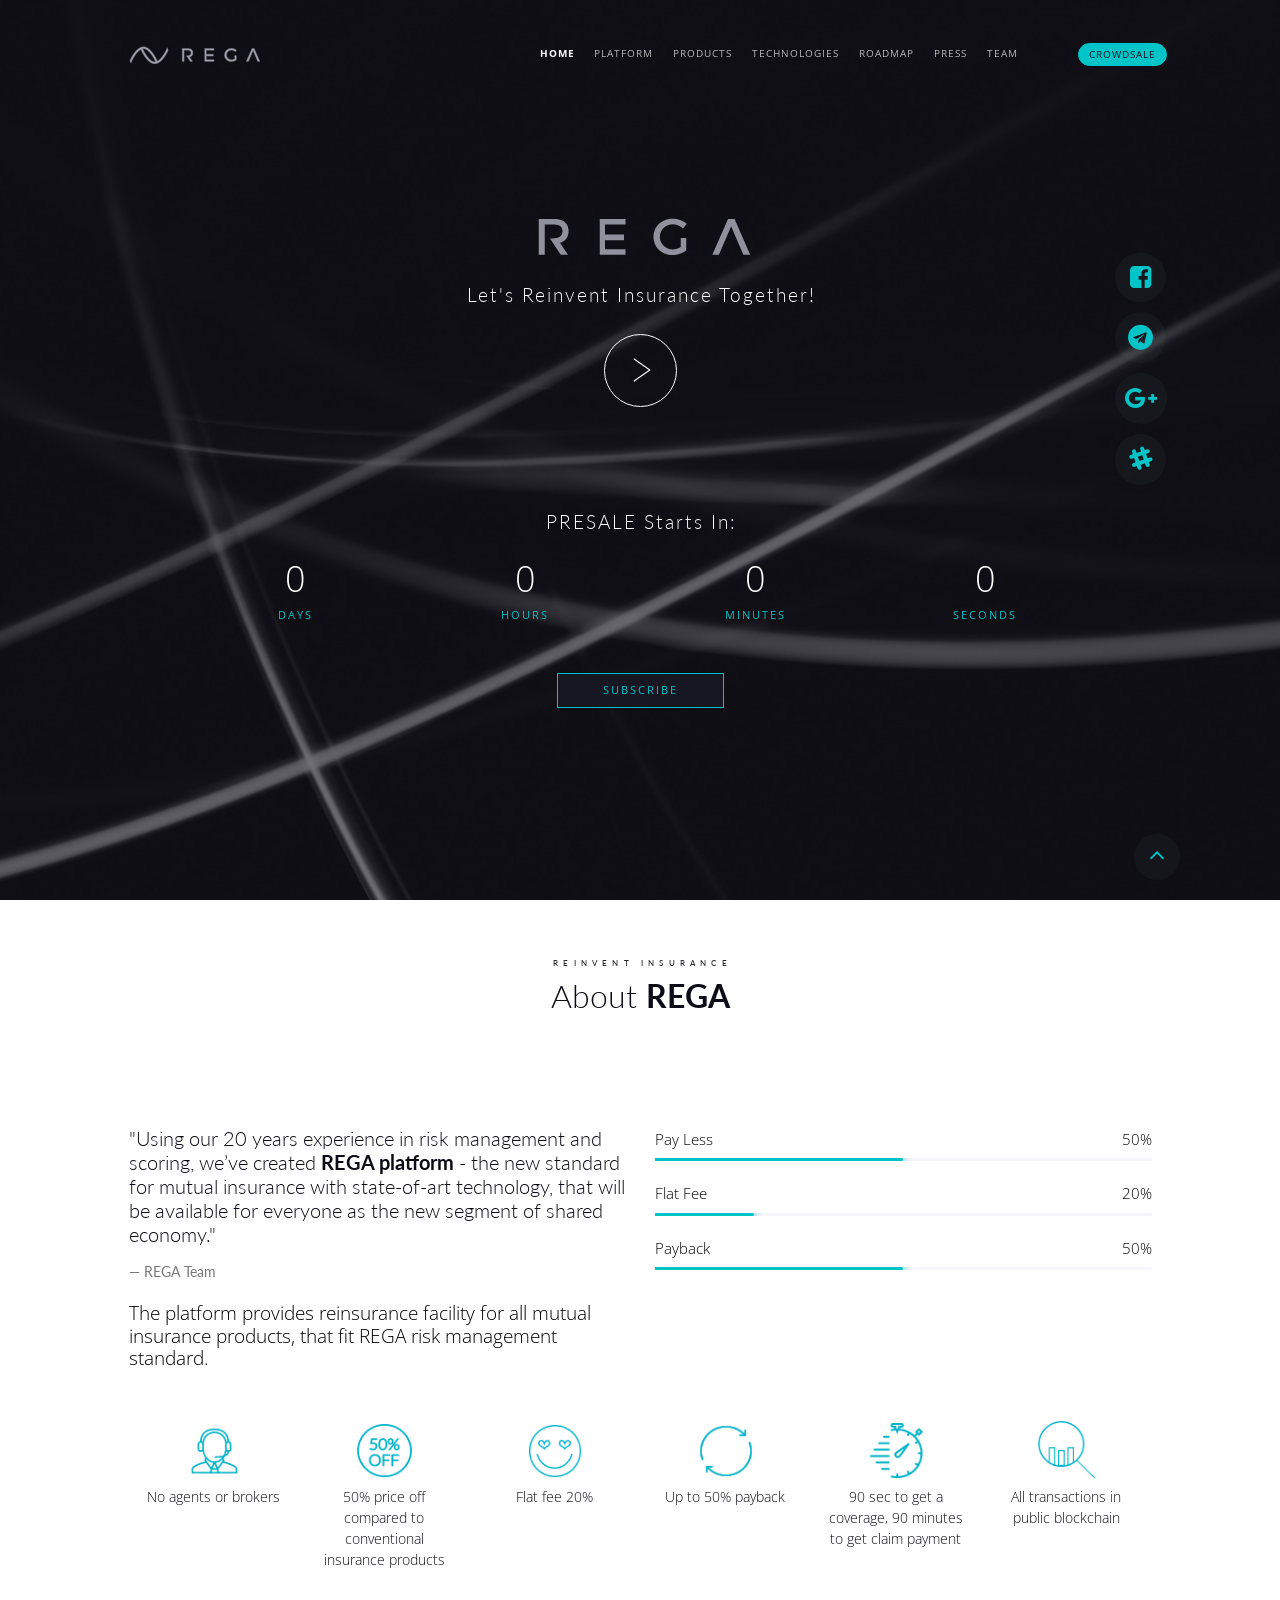
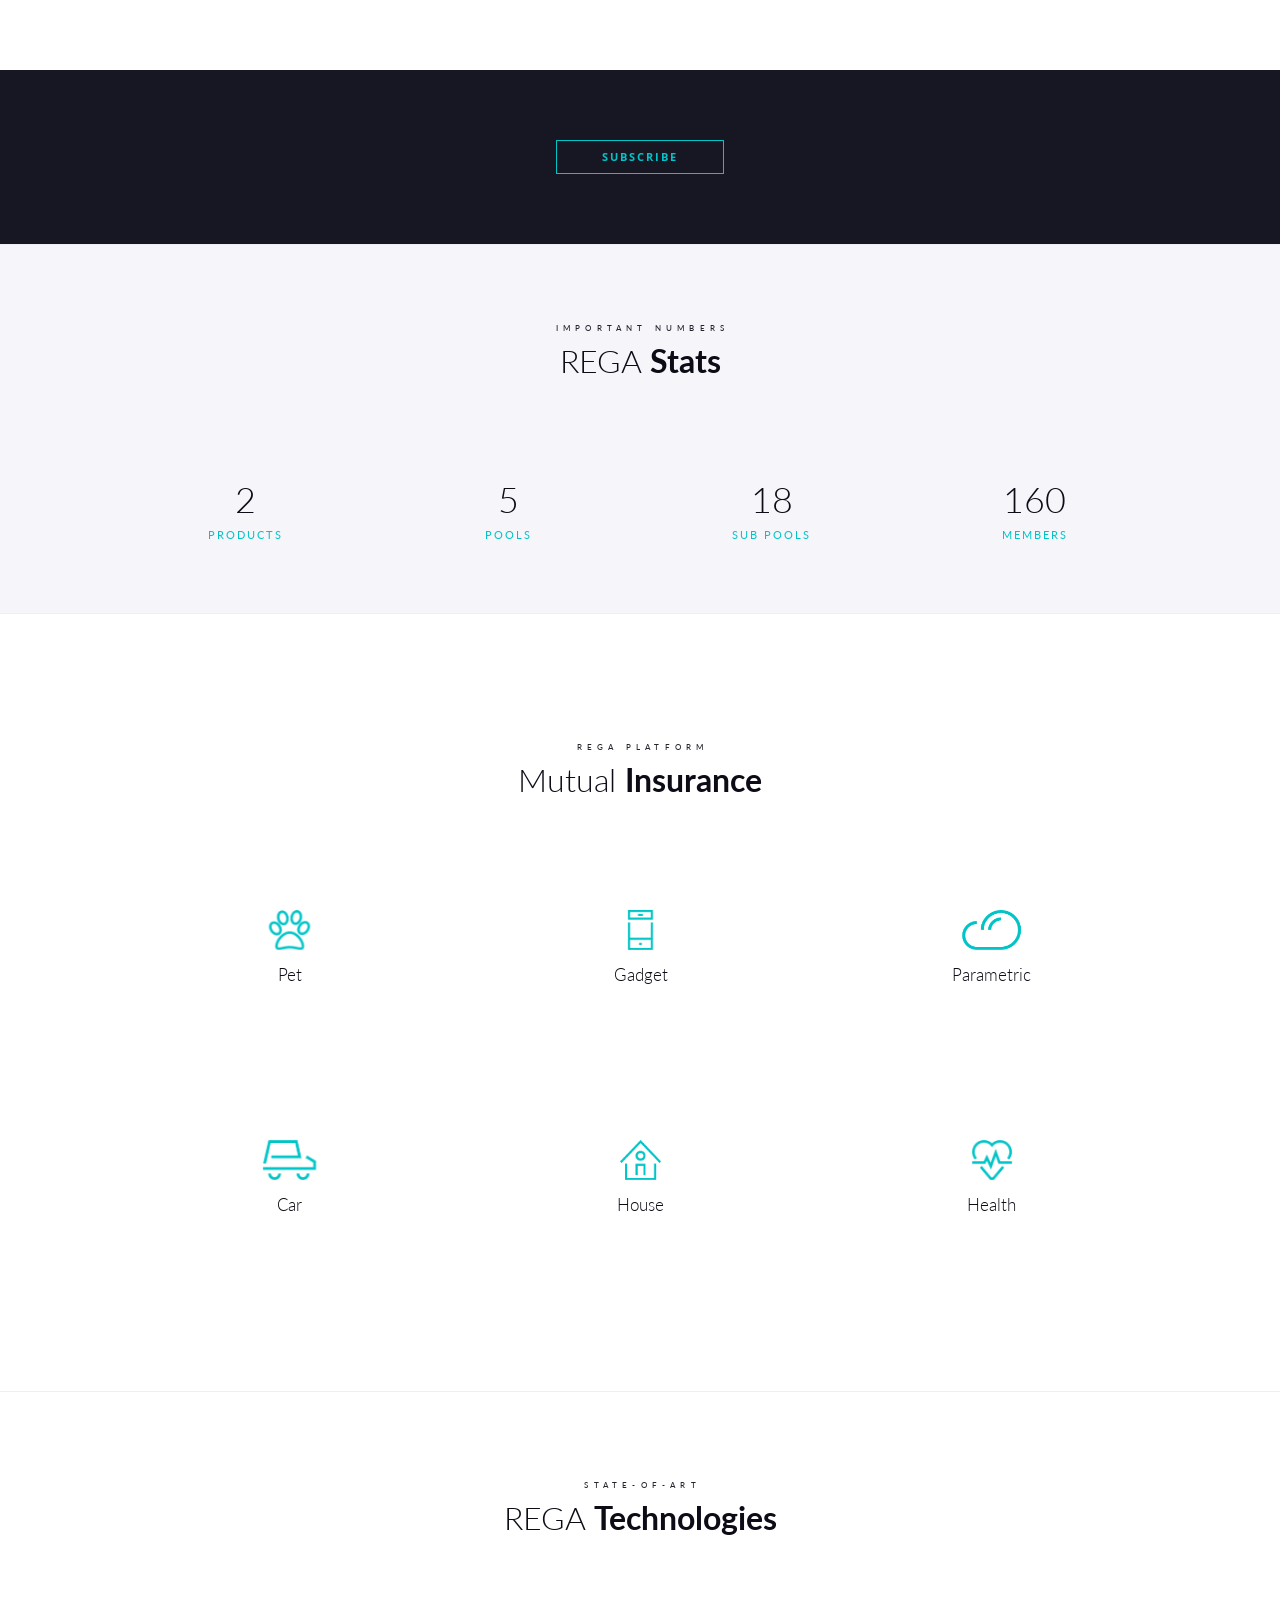
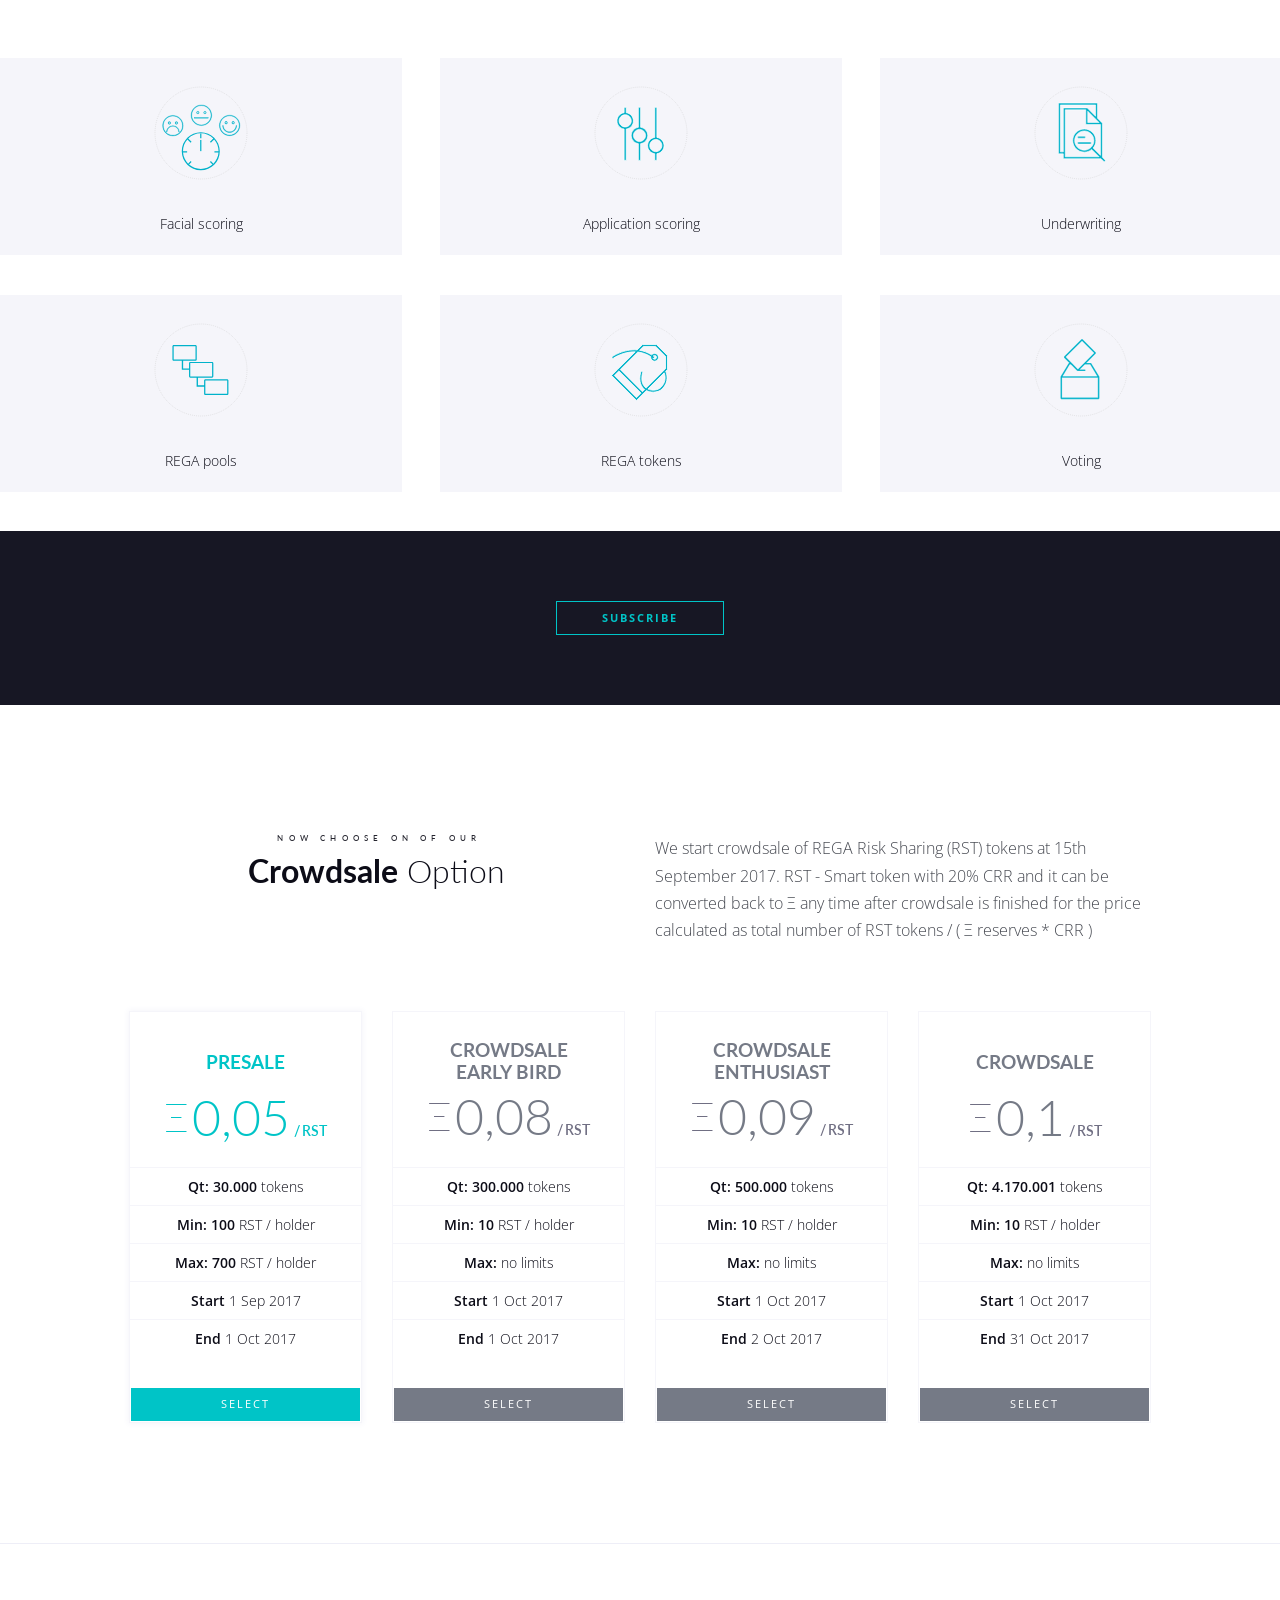
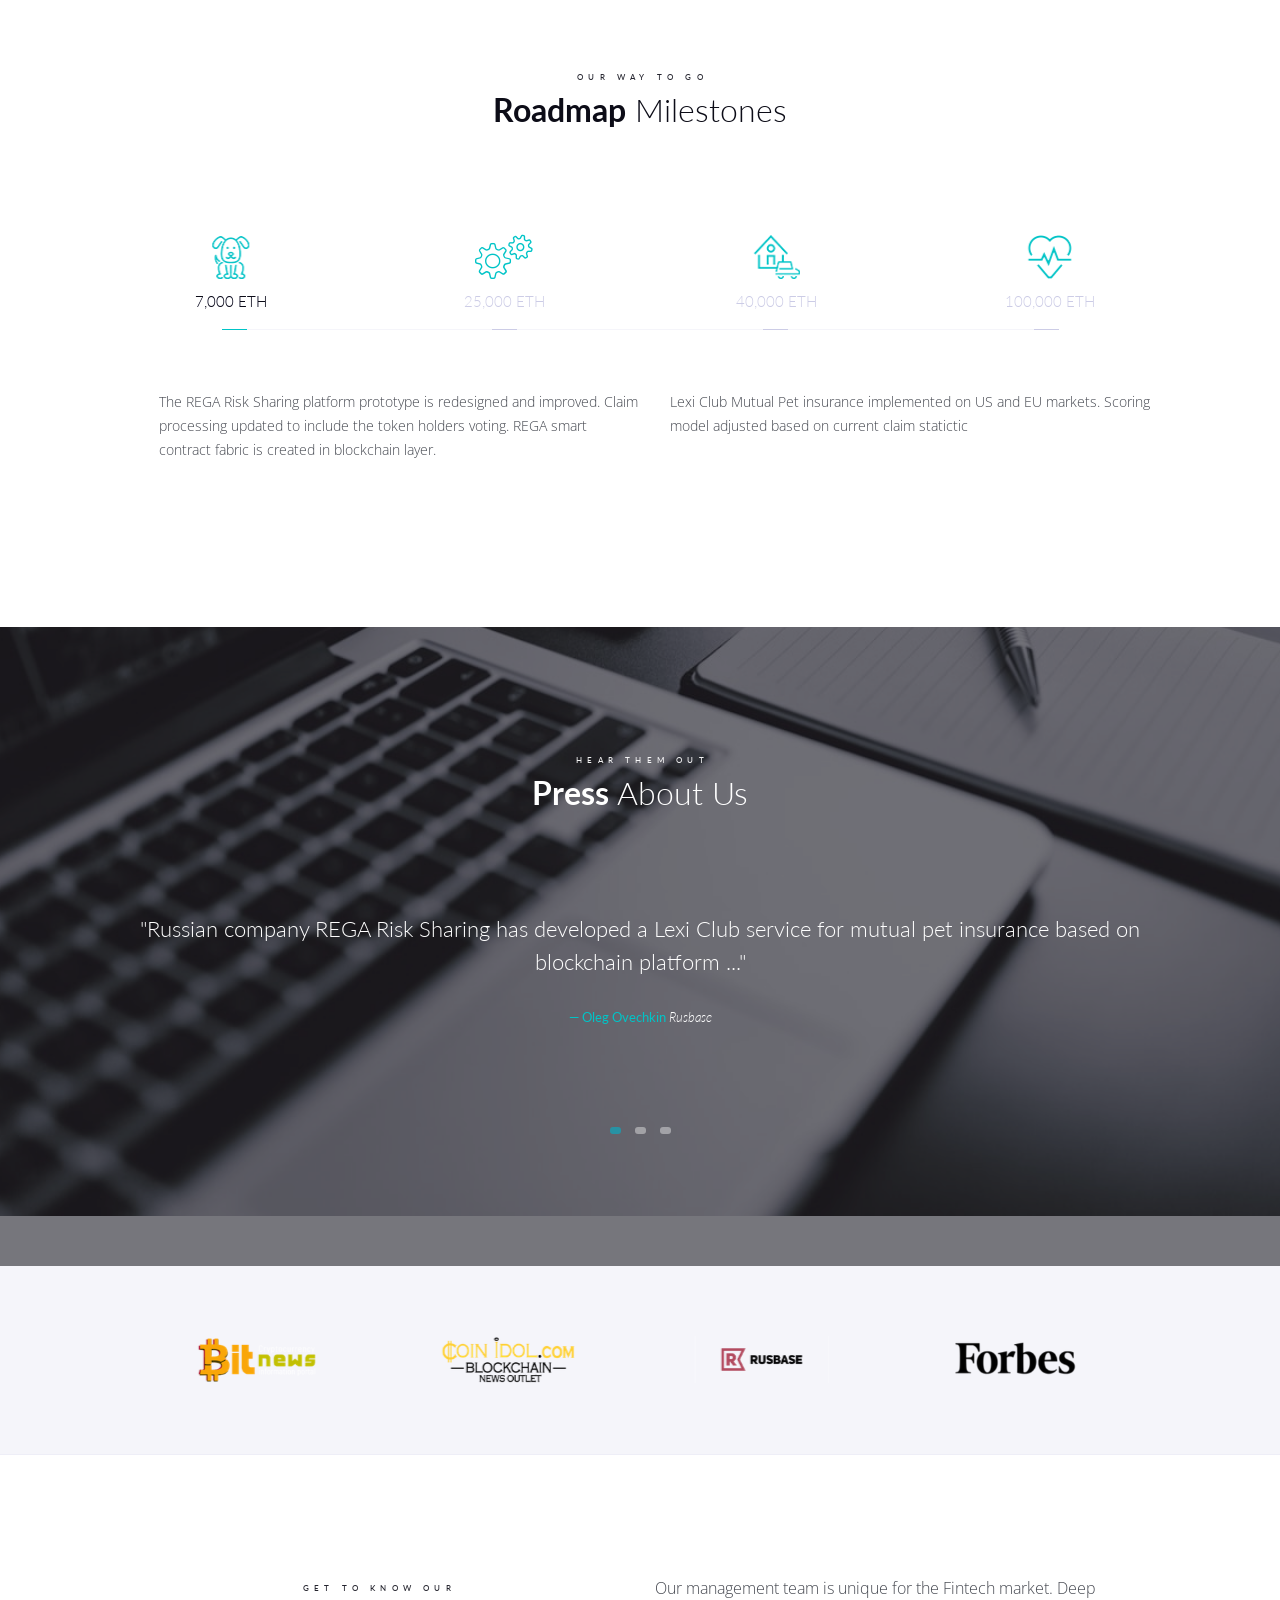
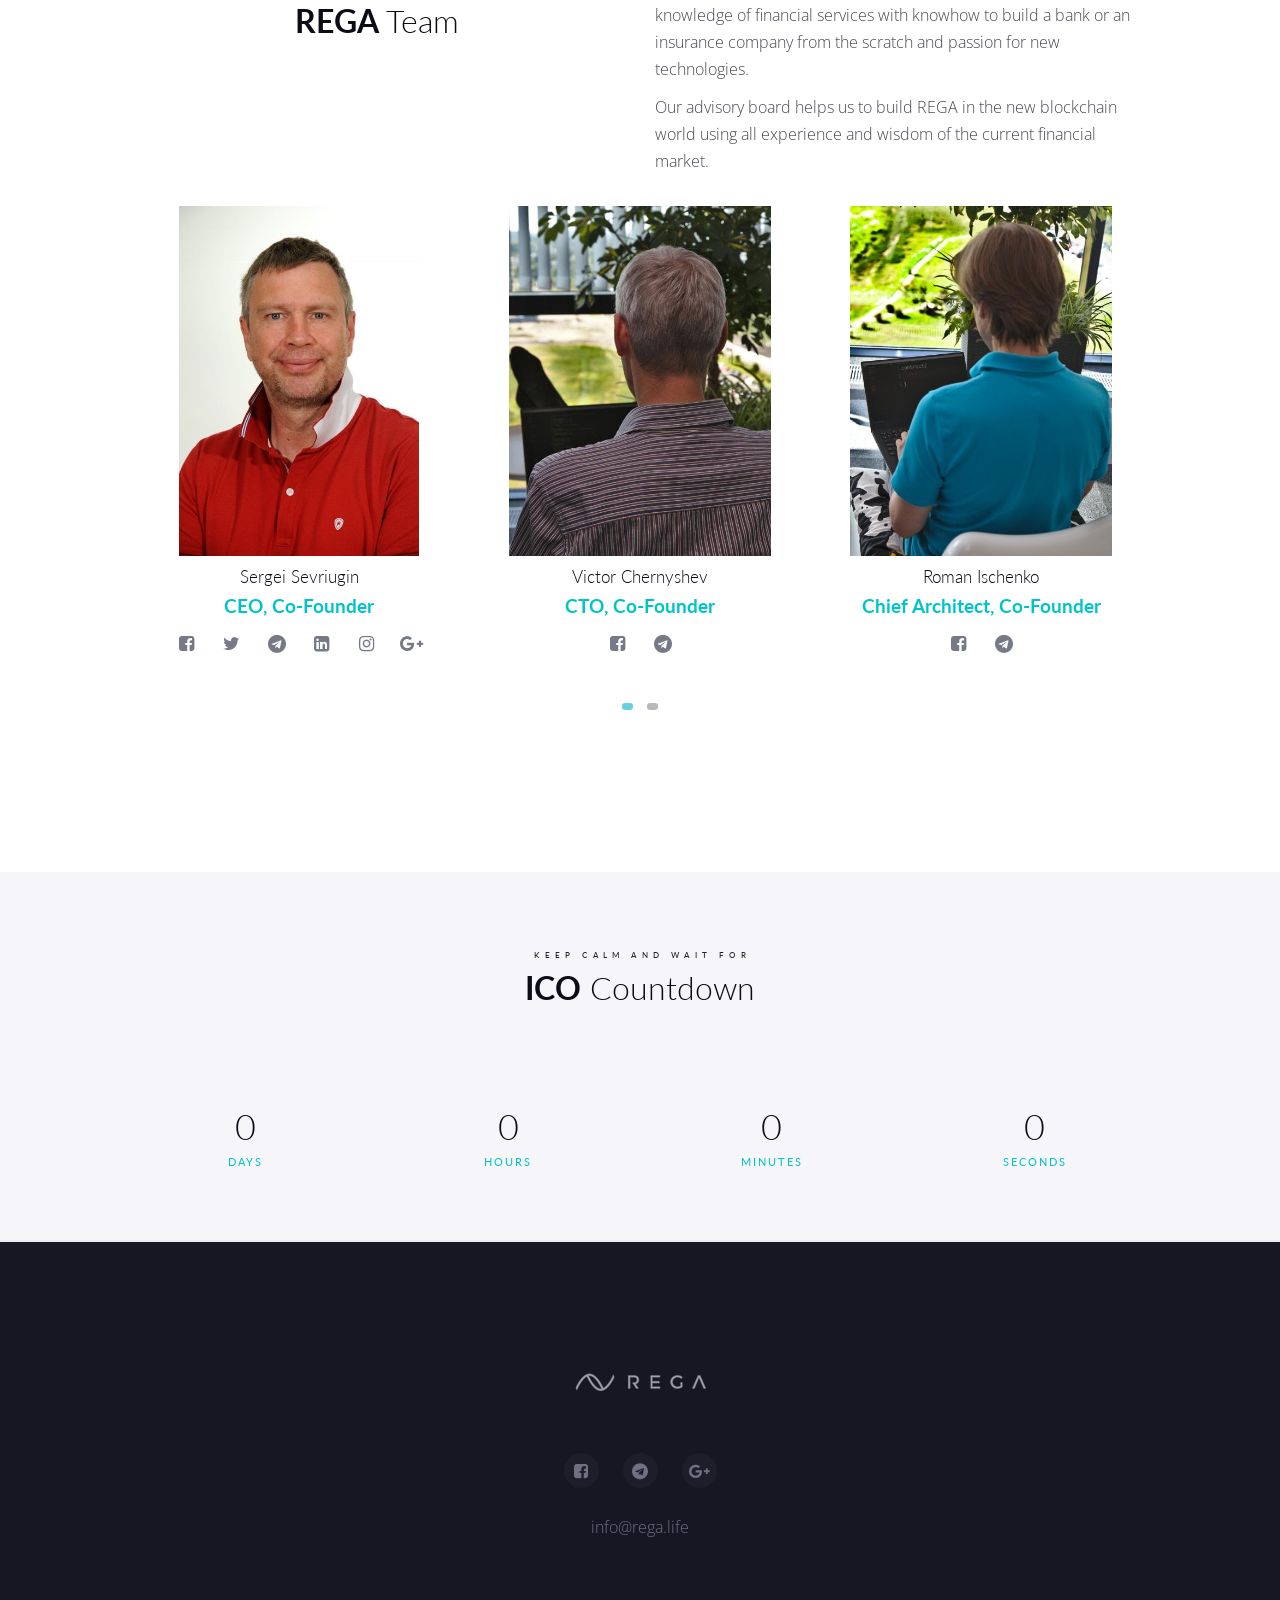
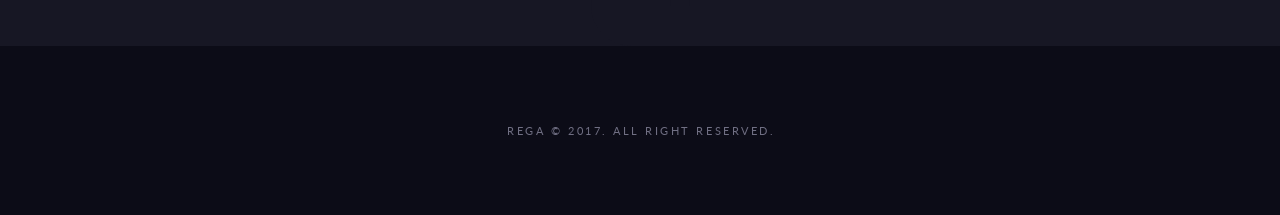
==== index.html @ 1d47ab86 "ver.1.5" ====
<!DOCTYPE html>
<html lang="en">
<head>
    <meta charset="utf-8">
    <meta http-equiv="X-UA-Compatible" content="IE=edge">
    <meta name="viewport" content="width=device-width, initial-scale=1.0, maximum-scale=1.0">
    <title>REGA</title>
    <!-- Bootstrap -->
    <link rel="stylesheet" href="css/bootstrap.min.css">
    <!-- Animation Libraries -->
    <link rel="stylesheet" href="css/animate.min.css">
    <link rel="stylesheet" href="css/magic.min.css">
    <!-- Google Fonts -->
    <link href='http://fonts.googleapis.com/css?family=Lato:100,300,400,700,900%7COpen+Sans:300,400,600,700' rel='stylesheet' type='text/css'>
    <!-- Fonts Icons -->
    <link rel="stylesheet" href="css/custom-icons.css">
    <link rel="stylesheet" href="css/et-line-icons.css">
    <link rel="stylesheet" href="http://maxcdn.bootstrapcdn.com/font-awesome/4.3.0/css/font-awesome.min.css">
    <!-- Owl Carousel -->
    <link rel="stylesheet" href="css/owl.carousel.min.css">
    <!-- Nivo Lightbox -->
    <link rel="stylesheet" href="css/nivo-lightbox/nivo-lightbox.css">
    <link rel="stylesheet" href="css/nivo-lightbox/lightbox-theme.css">
	<link rel="stylesheet" href="css/font-awesome.css">
    <!-- Animated Headlines -->
    <link rel="stylesheet" href="css/animated-hedlines.css">
    <!-- Youtube Background Player -->
    <link rel="stylesheet" href="css/YTPlayer.css">
    <!-- Main Styles -->
    <link href="css/styles.css" rel="stylesheet">
    <!-- Theme -->
    <link href="css/theme/scuba-blue.css" rel="stylesheet" data-color="" id="theme">
    <!-- Animsition -->
    <link href="css/animsition.min.css" rel="stylesheet">
    <!-- Favicon (retina) -->
    <link rel="apple-touch-icon-precomposed" sizes="57x57" href="apple-touch-icon-57x57.png" />
    <link rel="apple-touch-icon-precomposed" sizes="114x114" href="apple-touch-icon-114x114.png" />
    <link rel="apple-touch-icon-precomposed" sizes="72x72" href="apple-touch-icon-72x72.png" />
    <link rel="apple-touch-icon-precomposed" sizes="144x144" href="apple-touch-icon-144x144.png" />
    <link rel="apple-touch-icon-precomposed" sizes="120x120" href="apple-touch-icon-120x120.png" />
    <link rel="apple-touch-icon-precomposed" sizes="152x152" href="apple-touch-icon-152x152.png" />
    <link rel="icon" type="image/png" href="favicon-32x32.png" sizes="32x32" />
    <link rel="icon" type="image/png" href="favicon-16x16.png" sizes="16x16" />
    <meta name="application-name" content="&nbsp;" />
    <meta name="msapplication-TileColor" content="#FFFFFF" />
    <meta name="msapplication-TileImage" content="mstile-144x144.png" />
</head>

<body>
    <!-- Page Wrapper -->
    <div id="page" class="animsition equal" data-loader-type="loader2" data-page-loader-text="REGA" data-animsition-in="fade-in" data-animsition-out="fade-out-up-sm" style="transform-origin: 50% 50vh;">
        <div id="top"></div>
        <!-- Home Section -->
        <section id="home-section" class="home-section full-screen home-bg">
            <div class="parallax-hero full-screen overlay" data-top="transform: translate3d(0px, 0px, 0px)" data-top-bottom="transform: translate3d(0px, -200px, 0px)" data-anchor-target="#home-section">
                <div class="hs-content">
                    <div class="container container-main">
                        <div class="init-animation-2 delay0-2s hidden-xs">
                           <img src="img/rega.png" alt="logo" />
                        </div>
                        <div class="init-animation-2 delay0-4s padding-bottom-20">
                            <h1 style="line-height: 1.2; font-weight: 300; font-size: 19px;" class="font-second hs-text-8 transparent hmargin">Let's reinvent insurance together!</h1>
                        </div>
                        <div class="init-animation-5 delay0-5s">
                            <a id="btn-play" href="img/popup.jpg" class="btn-play lightbox" data-lightbox-gallery="gallery11" data-lightbox-hidpi="img/popup.jpg"></a>
                            <!--        <a class="play-vid-button big-icon lightbox" href="https://www.youtube.com/watch?v=3FaVQcEjHUc"><i class="ci-icon-uniE854"></i></a> -->
                        </div>
						<div class="home-social hidden-xs hidden-sm">
							<ul>
								<li>
									<a href="https://www.facebook.com/rega.site" class="fa fa-facebook-square wow fadeIn animated" data-wow-offset="150" data-wow-delay="0s" style="visibility: visible; animation-delay: 0s; animation-name: fadeIn;"></a>
								</li>
								<li>
									<a href="#" class="fa fa-telegram wow fadeIn animated" data-wow-offset="150" data-wow-delay=".15s" style="visibility: visible; animation-delay: 0.15s; animation-name: fadeIn;"></a>
								</li>
								<li>
									<a href="https://plus.google.com/+REGARiskSharing" class="fa fa-google-plus wow fadeIn animated" data-wow-offset="150" data-wow-delay=".3s" style="visibility: visible; animation-delay: 0.3s; animation-name: fadeIn;"></a>
								</li>
								<li>
									<a href="#" class="fa fa-slack wow fadeIn animated" data-wow-offset="150" data-wow-delay=".5s" style="visibility: visible; animation-delay: 0.5s; animation-name: fadeIn;"></a>
								</li>
							</ul>
						</div>
                    </div>
					<div class="init-animation-2 delay0-4s padding-bottom-20 fadeInUp text-center" style="opacity: 1;">
                            <h1 style="line-height: 1.2; font-weight: 300; font-size: 19px;" class="font-second hs-text-8 transparent hmargin">PRESALE starts in:</h1>
                        </div>
						<div class="hs-content-inner">
							<!-- Fact Item -->
							<div class="col-sm-3 fact-item col-xs-6 margin-bottom-xs-40">
								<div class="fact-number">
									<p id="ico-days-top">99</p>
								</div>
								<div class="fact-text">
									<p>days</p>
								</div>
							</div>
							<!--/ End Fact Item -->
							<div class="fact-item col-sm-3 col-xs-6 margin-bottom-xs-40">
								<div class="fact-number">
									<p id="ico-hours-top">23</p>
								</div>
								<div class="fact-text">
									<p>hours</p>
								</div>
							</div>
							<!--/ End Fact Item -->
							<div class="fact-item col-sm-3 col-xs-6 margin-bottom-xs-40">
								<div class="fact-number">
									<p id="ico-minutes-top">59</p>
								</div>
								<div class="fact-text">
									<p>minutes</p>
								</div>
							</div>
							<!--/ End Fact Item -->
							<div class="fact-item col-sm-3 col-xs-6">
								<div class="fact-number">
									<p id="ico-seconds-top">59</p>
								</div>
								<div class="fact-text">
									<p>seconds</p>
								</div>
							</div>
							<!--/ End Fact Item -->
						</div>
						<div class="subscribe">
								<a class="btn btn-animated btn-split btn-colored ripple-alone" data-text="Subscribe" data-toggle="modal" data-target="#Subscribe"><span>&nbsp;&nbsp;&nbsp;&nbsp;&nbsp;Subscribe&nbsp;&nbsp;&nbsp;&nbsp;&nbsp;</span></a>
						</div>
                </div>
            </div>
        </section>
        <!--/ End Home Section -->
        <!-- Navbar -->
        <div class="position-relative">
            <!-- sticky: 1) remove"transp-nav" class, add class="sticky-navbar" to #nav-wrapper | 2) remove navbar-fixed-top class from #nav [and navbar-transparent class too] -->
            <div id="nav-wrapper" class="transp-nav">
                <nav id="nav" class="navbar navbar-fixed-top navbar-transparent navbar-dark ripple-group-parent init-animation-1" role="navigation">
                    <div class="container in-page-scroll">
                        <!-- Brand and toggle get grouped for better mobile display -->
                        <div class="navbar-header">
                            <button type="button" id="animated-navicon" class="navbar-toggle" data-toggle="collapse" data-target="#mobile-navbar-collapse">
                                <span class="sr-only">Toggle navigation</span>
                                <span class="icon-bar"></span>
                                <span class="icon-bar"></span>
                                <span class="icon-bar"></span>
                            </button>
                            <a class="navbar-brand ripple-group" href="#top">
                                <div class="navbar-logo pull-left">
                                    <img src="img/rega_logo_rgb-01.png" alt="logo" />
                                </div>
                            </a>
                        </div>
                        <!-- Collect the nav links, forms, and other content for toggling -->
                        <div class="collapse navbar-collapse" id="mobile-navbar-collapse">
                            <ul class="nav navbar-nav navbar-right cl-effect-5">
                                <li>
                                    <a class="ripple-group" href="#top">
                                        <span data-hover="home">home</span>
                                    </a>
                                </li>
                                <li>
                                    <a class="ripple-group" href="#platform-section">
                                        <span data-hover="platform">platform</span>
                                    </a>
                                </li>
                                <li>
                                    <a class="ripple-group" href="#products-section">
                                        <span data-hover="products">products</span>
                                    </a>
                                </li>
                                <li>
                                    <a class="ripple-group" href="#technologies-section">
                                        <span data-hover="technologies">technologies</span>
                                    </a>
                                </li>
                                <li>
                                    <a class="ripple-group" href="#process-section">
                                        <span data-hover="roadmap">roadmap</span>
                                    </a>
                                </li>
                                <li>
                                    <a class="ripple-group" href="#client-testimonials">
                                        <span data-hover="press">press</span>
                                    </a>
                                </li>
                                <li>
                                    <a class="ripple-group" href="#team-section">
                                        <span data-hover="team">team</span>
                                    </a>
                                </li>
                                <li>
                                    <a class="ripple-group" href="#pricing-section">
                                        <span data-hover="crowdsale">crowdsale</span>
                                    </a>
                                </li>
                            </ul>
                        </div>
                        <!-- /.navbar-collapse -->
                    </div>
                    <!-- /.container -->
                </nav>
            </div>
        </div>
        <!--/ End Navbar -->
        <div id="page-2">
            <!-- About Section -->
            <section id="platform-section" class="about-section section">
                <div class="container">
                    <div class="section-title">
                        <div class=" section-title-more">
                            reinvent insurance
                        </div>
                        <div>
                            <h2 class="section-title-heading">about <span>REGA</span></h2>
                        </div>
                    </div>
                    <div class="row">
                        <div class="col-sm-6 wow fadeInUp margin-bottom-xs-40">
                            <blockquote class=" about-quote wow fadeInUp" data-wow-delay="0s">
                                <p>"Using our 20 years experience in risk management and scoring, we’ve created <b>REGA platform</b>  - the new standard for mutual insurance with state-of-art technology, that will be available for everyone as the new segment of shared economy."</p>
                                <footer class="">REGA team
                                </footer>
                            </blockquote>
                            <p style="color:#000; line-height: 1.2; font-weight: 300; font-size: 19px;" class="section-text wow fadeInUp" data-wow-delay=".3s">The platform provides reinsurance facility for all mutual insurance products, that fit REGA risk management standard.</p>
                        </div>
                        <!--/.col -->
                        <div id="skillbars" class="skillbars col-sm-6">
                            <div class="skillbar-container wow fadeInUp animated" data-wow-delay="0s">
                                <p class="skillbar-title">pay less
                                    <span>50%</span>
                                </p>
                                <!-- Skill Bar Precent_ to change the percent change the data-percent="..." -->
                                <div class="skillbar">
                                    <div class="skillbar-bar" data-percent="50%"></div>
                                </div>
                            </div>
                            <!--/ End Skill Bar -->
                            <div class="skillbar-container wow fadeInUp animated" data-wow-delay=".3s">
                                <p class="skillbar-title">flat fee
                                    <span>20%</span>
                                </p>
                                <div class="skillbar">
                                    <div class="skillbar-bar delay0-4s" data-percent="20%"></div>
                                </div>
                            </div>
                            <!--/ End Skill Bar -->
                            <div class="skillbar-container wow fadeInUp animated" data-wow-delay=".6s">
                                <p class="skillbar-title">payback
                                    <span>50%</span>
                                </p>
                                <div class="skillbar">
                                    <div class="skillbar-bar delay0-8s" data-percent="50%"></div>
                                </div>
                            </div>
                            <!--/ End Skill Bar -->
                        </div>
                        <!--/.col -->
                        <div class="col-sm-12 wow fadeInUp margin-bottom-xs-40">
                            <div class="col-sm-4 col-md-2 advantage">
								<img src="img/agent.png" class="img-responsive" alt="">
                                <p class="margin-top">No agents or brokers</p>
							</div>
							<div class="col-sm-4 col-md-2 advantage">
								<img src="img/50pro.png" class="img-responsive" alt="">
                                <p class="margin-top">50% price off compared to conventional insurance products</p>
							</div>
							<div class="col-sm-4 col-md-2 advantage">
								<img src="img/smile.png" class="img-responsive" alt="">
                                <p class="margin-top">Flat fee 20%</p>
							</div>
							<div class="col-sm-4 col-md-2 advantage">
								<img src="img/reload.png" class="img-responsive" alt="">
                                <p class="margin-top">Up to 50% payback</p>
							</div>
							<div class="col-sm-4 col-md-2 advantage">
								<img src="img/timer.png" class="img-responsive" alt="">
                                <p class="margin-top">90 sec to get a coverage, 90 minutes to get claim payment</p>
							</div>
							<div class="col-sm-4 col-md-2 advantage">
								<img src="img/magnifier.png" class="img-responsive" alt="">
                                <p class="margin-top">All transactions in public blockchain</p>
							</div>
                        </div>
                    </div>
                    <!--/.row -->
                </div>
                <!--/.container -->
            </section>
            <!--/ End About Section -->
            <!-- Project Order Section -->
            <div class="project-order-section in-page-scroll small-section text-center">
                <a class="btn btn-animated btn-split btn-colored ripple-alone" data-text="Subscribe" data-toggle="modal" data-target="#Subscribe"><span>&nbsp;&nbsp;&nbsp;&nbsp;&nbsp;Subscribe&nbsp;&nbsp;&nbsp;&nbsp;&nbsp;</span></a>
            </div>
            <!--/ End Project Order Section -->
            <hr />
            <!-- Facts Section -->
            <div id="facts-section" class="facts-section text-center font-second small-section">
                <div class="container">
                    <div class="row">
						<div class="section-title">
                        <div class=" section-title-more">
                            Important numbers
                        </div>
							<div>
								<h1 class="section-title-heading">REGA <span>stats</span></h1>
							</div>
						</div>
                        <!-- Fact Item -->
                        <div class="col-sm-3 fact-item col-xs-6 margin-bottom-xs-40">
                            <div class="fact-number">
                                <p class="counter">2</p>
                            </div>
                            <div class="fact-text">
                                <p>products</p>
                            </div>
                        </div>
                        <!--/ End Fact Item -->
                        <div class="fact-item col-sm-3 col-xs-6 margin-bottom-xs-40">
                            <div class="fact-number">
                                <p class="counter">5</p>
                            </div>
                            <div class="fact-text">
                                <p>Pools</p>
                            </div>
                        </div>
                        <!--/ End Fact Item -->
                        <div class="fact-item col-sm-3 col-xs-6 margin-bottom-xs-40">
                            <div class="fact-number">
                                <p class="counter">18</p>
                            </div>
                            <div class="fact-text">
                                <p>Sub Pools</p>
                            </div>
                        </div>
                        <!--/ End Fact Item -->
                        <div class="fact-item col-sm-3 col-xs-6 margin-bottom-xs-40">
                            <div class="fact-number">
                                <p class="counter">160</p>
                            </div>
                            <div class="fact-text">
                                <p>members</p>
                            </div>
                        </div>
                        <!--/ End Fact Item -->
                    </div>
                    <!-- /.row -->
                </div>
                <!-- /.container -->
            </div>
            <!--/ End Facts Section -->
            <hr />
            <!-- Services Section -->
            <section id="products-section" class="services-section section">
                <div class="container">
                    <div class="section-title">
                        <div class=" section-title-more">
                            REGA platform
                        </div>
                        <div>
                            <h1 class="section-title-heading">mutual <span>insurance</span></h1>
                        </div>
                    </div>
                    <div class="services-section-items padding-top-sm-10 row">
                        <div class="services-section-item col-sm-4 margin-bottom-xs-40 wow fadeInUpLeftScale">
                            <div class="services-section-item-icon">
                                <img src="img/pet.png" alt="pet">
                                <!--<i class="fa fa-paw" aria-hidden="true"></i>-->
                            </div>
                            <h4 class="services-item-title font-second">pet</h4>
                            <div class="services-section-item-text">
                                <p>Join Lexi Club mutual pet insurance and get up to 80% payback on vet bills. If nothing has happened with your pet get up to 50% investment back</p>
                                <a href="http://lexiclub.org/indexEN.html" class="btn" data-text="try">try</a>
                            </div>
                        </div>
                        <!--/ End Services Section Item -->
                        <div class="services-section-item col-sm-4 margin-bottom-xs-40 wow fadeInUpScale">
                            <div class="services-section-item-icon">
                                <img src="img/gadget.png" alt="pet">
                                <!--<i class="fa fa-mobile fa-lg" aria-hidden="true"></i>-->
                            </div>
                            <h4 class="services-item-title font-second">gadget</h4>
                            <div class="services-section-item-text">
                                <p>Invest around 2,5% of your gadget price to the REGA Pool to protect your gadget from selected risks without overhead of financial institutions</p>
                                <a href="https://play.google.com/store/apps/details?id=site.REGA.REGA" class="btn" data-text="try">try prototype</a>
                            </div>
                        </div>
                        <!--/ End Services Section Item -->
                        <div class="services-section-item col-sm-4 margin-bottom-xs-40 wow fadeInUpRightScale">
                            <div class="services-section-item-icon">
                                <img src="img/parametric.png" alt="parametric">
                                <!--<i class="fa fa-cloud" aria-hidden="true"></i>-->
                            </div>
                            <h4 class="services-item-title font-second">parametric</h4>
                            <div class="services-section-item-text">
                                <p>Use data from various sensors and detectors to trigger insurance payment upon occurrence of certain event</p><br>
                                <a href="regawhitepaper.pdf" class="btn" data-text="try">read</a>
                            </div>
                        </div>
                        <!--/ End Services Section Item -->
                        <div class="services-section-item col-sm-4 margin-bottom-xs-40 wow fadeInUpLeftScale">
                            <div class="services-section-item-icon">
                                <img src="img/car.png" alt="car">
                                <!--<i class="fa fa-car" aria-hidden="true"></i>-->
                            </div>
                            <h4 class="services-item-title font-second">car</h4>
                            <div class="services-section-item-text">
                                <p>Car owners can invest in REGA Car Protection Pool and in case of an accident the Pool funds will be used to cover cost of car repair</p>
                                <a href="regawhitepaper.pdf" class="btn" data-text="try">read</a>
                            </div>
                        </div>
                        <!--/ End Services Section Item -->
                        <div class="services-section-item col-sm-4 margin-bottom-xs-40 wow fadeInUpScale">
                            <div class="services-section-item-icon">
                                <img src="img/house.png" alt="house">
                                <!--<i class="fa fa-home" aria-hidden="true"></i>-->
                            </div>
                            <h4 class="services-item-title font-second">house</h4>
                            <div class="services-section-item-text">
                                <p>Drones can be used in REGA Mutual Real Estate Insurance to check the property condition and provide evidence, when insurance case has happened and the property is damaged</p>
                                <a href="regawhitepaper.pdf" class="btn" data-text="try">read</a>
                            </div>
                        </div>
                        <!--/ End Services Section Item -->
                        <div class="services-section-item col-sm-4 wow fadeInUpRightScale">
                            <div class="services-section-item-icon">
                                <img src="img/health.png" alt="health">
                                <!--<i class="fa fa-male" aria-hidden="true"></i>-->
                            </div>
                            <h4 class="services-item-title font-second">health</h4>
                            <div class="services-section-item-text">
                                <p>Parametric data from personal assistants, smart watches, fitness trackers, health applications will be used to adjust scoring models. REGA Mutual Health insurance products will provide price effective solution for everyone</p>
                                <a href="regawhitepaper.pdf" class="btn" data-text="try">read</a>
                            </div>
                        </div>
                        <!--/ End Services Section Item -->
                    </div>
                    <!--/.row -->
                </div>
                <!--/.container -->
            </section>
            <!--/ End Services Section -->
            <hr />
            <!--Start Works Section -->
            <section id="technologies-section" class="portfolio-section section text-center no-padding-bottom">
                <div class="container">
                    <div class="section-title">
                        <div class=" section-title-more">
                            state-of-art
                        </div>
                        <div>
                            <h1 class="section-title-heading">REGA <span>technologies</span></h1>
                        </div>
                    </div>
                    <!-- Start Works Buttons -->
					<!--
                    <div id="portfolio-filters" class="portfolio-filters margin-top-20 ripple-group-parent wow fadeIn" data-wow-offset="100" data-wow-delay=".1s">
                        <a class="btn btn-animated btn-split ripple-group" data-text="all" data-filter="*">
                            <span class="btn-icon icon-global"></span>
                        </a>
                        <span class="btn-seperator">|</span>
                        <a class="btn btn-animated btn-split ripple-group" data-text="blockchain" data-filter=".blockchain">
                            <span class="btn-icon icon-attachment"></span>
                        </a>
                        <span class="btn-seperator">|</span>
                        <a class="btn btn-animated btn-split ripple-group" data-text="scoring" data-filter=".scoring">
                            <span class="btn-icon icon-gears"></span>
                        </a>
                        <span class="btn-seperator">|</span>
                        <a class="btn btn-animated btn-split ripple-group" data-text="underwriting" data-filter=".underwriting">
                            <span class="btn-icon icon-lightbulb"></span>
                        </a>
                    </div>
					-->
                    <!--/ End Works Buttons -->
                </div>
                <!-- /.container -->
                <!-- Works Items -->
                <ul id="portfolio-container" class="portfolio-container colored-mask gapped clearlist row portfolio-hover-effect">
                    <li class="portfolio-item scoring col-sm-6 col-md-4 col-xs-12">
                        <div class="portfolio-item-img">
						<svg version="1.1" id="facial_scoring_1_" xmlns="http://www.w3.org/2000/svg" xmlns:xlink="http://www.w3.org/1999/xlink" x="0px"
							 y="0px" width="150px" height="150px" viewBox="0 0 150 150" enable-background="new 0 0 150 150" xml:space="preserve">
						<g id="facial_scoring">
							<g id="circle">
								
									<circle fill="none" stroke="#CCCCCC" stroke-width="0.5" stroke-miterlimit="10" stroke-dasharray="1.0033,1.0033" cx="75" cy="75" r="46"/>
							</g>
							<g id="Слой_10">
								<g>
									<g>
										<path fill="#00B2CA" d="M74.775,74.129c-10.483,0-19.012,8.529-19.012,19.014c0,10.483,8.528,19.017,19.012,19.017
											s19.014-8.529,19.014-19.017C93.789,82.658,85.26,74.129,74.775,74.129z M63.051,106.5l2.51-2.51l-0.867-0.867l-2.537,2.537
											c-2.887-2.91-4.773-6.813-5.107-11.143h4.081V93.29h-4.136c0-0.051-0.004-0.103-0.004-0.153c0-4.484,1.675-8.591,4.429-11.725
											l3.275,3.273l0.867-0.867l-3.305-3.305c3.218-3.188,7.643-5.167,12.521-5.167c4.876,0,9.303,1.979,12.519,5.167l-3.304,3.305
											l0.866,0.867l3.274-3.273c2.755,3.134,4.429,7.234,4.429,11.725c0,0.055-0.002,0.104-0.002,0.153h-4.138v1.228h4.082
											c-0.334,4.328-2.22,8.229-5.108,11.143l-2.537-2.537l-0.865,0.867l2.507,2.51c-3.133,2.752-7.235,4.428-11.725,4.428
											C70.287,110.928,66.186,109.252,63.051,106.5z"/>
										<rect x="74.163" y="81.948" fill="#00B2CA" width="1.228" height="11.188"/>
										<rect x="74.163" y="75.509" fill="#00B2CA" width="1.228" height="4.753"/>
									</g>
								</g>
							</g>
							<g id="Слой_11">
								<g>
									<g>
										<path fill="#00B2CA" stroke="#00B2CA" stroke-width="0.3" stroke-miterlimit="10" d="M46.894,77.885
											c-5.648,0-10.243-4.595-10.243-10.243c0-5.646,4.595-10.24,10.243-10.24c5.647,0,10.243,4.596,10.243,10.24
											C57.137,73.291,52.541,77.885,46.894,77.885z M46.894,58.061c-5.284,0-9.582,4.301-9.582,9.582c0,5.284,4.298,9.582,9.582,9.582
											c5.282,0,9.582-4.298,9.582-9.582C56.476,62.359,52.176,58.061,46.894,58.061z"/>
									</g>
									<g>
										<path fill="#00B2CA" stroke="#00B2CA" stroke-width="0.3" stroke-miterlimit="10" d="M53.32,74.069h-0.604
											c0-3.212-2.612-5.824-5.824-5.824s-5.825,2.612-5.825,5.824h-0.604c0-3.544,2.885-6.431,6.429-6.431S53.32,70.524,53.32,74.069z
											"/>
									</g>
									<g>
										<g>
											<path fill="#00B2CA" stroke="#00B2CA" stroke-width="0.1" stroke-miterlimit="10" d="M43.369,66.431
												c-0.79,0-1.432-0.642-1.432-1.432s0.643-1.432,1.432-1.432c0.79,0,1.432,0.643,1.432,1.432
												C44.8,65.789,44.159,66.431,43.369,66.431z M43.369,64.228c-0.425,0-0.771,0.35-0.771,0.771s0.347,0.771,0.771,0.771
												c0.425,0,0.771-0.346,0.771-0.771S43.794,64.228,43.369,64.228z"/>
										</g>
										<g>
											<path fill="#00B2CA" stroke="#00B2CA" stroke-width="0.1" stroke-miterlimit="10" d="M50.418,66.431
												c-0.79,0-1.432-0.642-1.432-1.432s0.642-1.432,1.432-1.432c0.789,0,1.432,0.643,1.432,1.432
												C51.85,65.789,51.207,66.431,50.418,66.431z M50.418,64.228c-0.426,0-0.771,0.35-0.771,0.771s0.346,0.771,0.771,0.771
												c0.424,0,0.771-0.346,0.771-0.771C51.188,64.574,50.842,64.228,50.418,64.228z"/>
										</g>
									</g>
								</g>
							</g>
							<g id="Слой_8">
								<g>
									<g>
										<path fill="#00B2CA" stroke="#00B2CA" stroke-width="0.3" stroke-miterlimit="10" d="M75.398,67.594
											c-5.688,0-10.317-4.629-10.317-10.316c0-5.688,4.629-10.317,10.317-10.317c5.69,0,10.319,4.629,10.319,10.317
											C85.718,62.965,81.089,67.594,75.398,67.594z M75.398,47.623c-5.321,0-9.652,4.331-9.652,9.651s4.331,9.65,9.652,9.65
											c5.323,0,9.652-4.33,9.652-9.65C85.051,51.953,80.721,47.623,75.398,47.623z"/>
									</g>
									<g>
										<g>
											<path fill="#00B2CA" stroke="#00B2CA" stroke-width="0.1" stroke-miterlimit="10" d="M71.85,56.055
												c-0.796,0-1.442-0.646-1.442-1.438s0.647-1.442,1.442-1.442s1.441,0.646,1.441,1.442C73.291,55.411,72.645,56.055,71.85,56.055
												z M71.85,53.835c-0.43,0-0.777,0.349-0.777,0.776c0,0.429,0.348,0.773,0.777,0.773c0.428,0,0.775-0.348,0.775-0.773
												C72.625,54.184,72.277,53.835,71.85,53.835z"/>
										</g>
										<g>
											<path fill="#00B2CA" stroke="#00B2CA" stroke-width="0.1" stroke-miterlimit="10" d="M78.95,56.055
												c-0.796,0-1.442-0.646-1.442-1.438s0.646-1.442,1.442-1.442c0.795,0,1.442,0.646,1.442,1.442
												C80.393,55.411,79.745,56.055,78.95,56.055z M78.95,53.835c-0.429,0-0.777,0.349-0.777,0.776c0,0.429,0.349,0.773,0.777,0.773
												c0.428,0,0.776-0.348,0.776-0.773C79.727,54.184,79.377,53.835,78.95,53.835z"/>
										</g>
									</g>
									<g>
										
											<rect x="68.243" y="59.52" fill="#00B2CA" stroke="#00B2CA" stroke-width="0.3" stroke-miterlimit="10" width="13.979" height="0.665"/>
									</g>
								</g>
							</g>
							<g id="Слой_7">
								<g>
									<g>
										<path fill="#00B2CA" stroke="#00B2CA" stroke-width="0.3" stroke-miterlimit="10" d="M103.641,77.668
											c-5.646,0-10.242-4.595-10.242-10.243c0-5.646,4.596-10.243,10.242-10.243c5.648,0,10.243,4.598,10.243,10.243
											C113.884,73.074,109.29,77.668,103.641,77.668z M103.641,57.843c-5.283,0-9.582,4.298-9.582,9.582
											c0,5.284,4.299,9.582,9.582,9.582c5.284,0,9.582-4.298,9.582-9.582C113.223,62.141,108.925,57.843,103.641,57.843z"/>
									</g>
									<g>
										<path fill="#00B2CA" stroke="#00B2CA" stroke-width="0.3" stroke-miterlimit="10" d="M103.641,74.474
											c-3.887,0-7.049-3.161-7.049-7.049h0.661c0,3.521,2.866,6.388,6.388,6.388c3.522,0,6.389-2.862,6.389-6.388h0.66
											C110.689,71.313,107.527,74.474,103.641,74.474z"/>
									</g>
									<g>
										<g>
											<path fill="#00B2CA" stroke="#00B2CA" stroke-width="0.1" stroke-miterlimit="10" d="M100.117,66.214
												c-0.79,0-1.432-0.644-1.432-1.432c0-0.789,0.642-1.436,1.432-1.436s1.432,0.646,1.432,1.436
												C101.549,65.571,100.907,66.214,100.117,66.214z M99.752,64.103c-0.242,0.131-0.406,0.388-0.406,0.679
												c0,0.425,0.346,0.771,0.771,0.771c0.425,0,0.771-0.346,0.771-0.771c0-0.425-0.348-0.771-0.771-0.771
												C99.984,64.01,99.859,64.043,99.752,64.103"/>
										</g>
										<g>
											<path fill="#00B2CA" stroke="#00B2CA" stroke-width="0.1" stroke-miterlimit="10" d="M107.166,66.214
												c-0.79,0-1.432-0.644-1.432-1.432c0-0.789,0.643-1.436,1.432-1.436s1.432,0.646,1.432,1.436
												C108.598,65.571,107.956,66.214,107.166,66.214z M107.166,64.01c-0.425,0-0.771,0.35-0.771,0.771
												c0,0.425,0.348,0.771,0.771,0.771s0.771-0.346,0.771-0.771C107.938,64.356,107.59,64.01,107.166,64.01z"/>
										</g>
									</g>
								</g>
							</g>
						</g>
						</svg>
							<p class="">Facial scoring</p>
                        </div>
                        <div class="portfolio-item-info font-second">
                            <h3 class="portfolio-item-title">facial scoring</h3>
                            <div class="portfolio-item-detail">
                                <p>scoring</p>
                                <a href="facialscoring.html" class="animsition-link icon-attachment"></a>
                            </div>
                        </div>
                    </li>
                    <!--/ End Work Item -->
                    <li class="portfolio-item scoring col-sm-6 col-md-4 col-xs-12">
                        <div class="portfolio-item-img">
                            <svg version="1.1" id="application_scoring_1_" xmlns="http://www.w3.org/2000/svg" xmlns:xlink="http://www.w3.org/1999/xlink"
								 x="0px" y="0px" width="150px" height="150px" viewBox="0 0 150 150" enable-background="new 0 0 150 150" xml:space="preserve">
							<g id="application_scoring">
								<g id="circle_1_">
									
										<circle fill="none" stroke="#CCCCCC" stroke-width="0.5" stroke-miterlimit="10" stroke-dasharray="1.0033,1.0033" cx="75" cy="75" r="46"/>
								</g>
								<g id="Слой_15">
									<g>
										<g>
											<path fill="#00B2CA" stroke="#FFFFFF" stroke-width="0.7" stroke-miterlimit="10" d="M81.779,77.466
												c0-4.183-3.123-7.643-7.157-8.188V49.269h-2.245v20.008c-4.033,0.549-7.155,4.009-7.155,8.188c0,4.188,3.122,7.646,7.155,8.193
												v16.729h2.245V85.66C78.656,85.109,81.779,81.648,81.779,77.466z M73.5,83.5c-3.326,0-6.033-2.707-6.033-6.034
												c0-3.327,2.707-6.032,6.033-6.032s6.033,2.705,6.033,6.032C79.533,80.793,76.826,83.5,73.5,83.5z"/>
											<path fill="#00B2CA" stroke="#FFFFFF" stroke-width="0.8" stroke-miterlimit="10" d="M98.09,87.568
												c0-4.187-3.121-7.646-7.156-8.192V49.269h-2.24v30.107c-4.032,0.551-7.153,4.011-7.153,8.192c0,4.184,3.121,7.643,7.153,8.189
												v6.626h2.24v-6.626C94.969,95.211,98.09,91.751,98.09,87.568z M89.811,93.602c-3.319,0-6.026-2.703-6.026-6.028
												c0-3.327,2.707-6.033,6.026-6.033c3.328,0,6.035,2.706,6.035,6.033C95.844,90.896,93.139,93.602,89.811,93.602z"/>
											<path fill="#00B2CA" stroke="#FFFFFF" stroke-width="0.8" stroke-miterlimit="10" d="M67.467,62.875
												c0-4.184-3.121-7.643-7.156-8.192V49.27h-2.24v5.413c-4.035,0.553-7.156,4.012-7.156,8.192s3.122,7.643,7.156,8.193v31.317h2.24
												V71.068C64.346,70.518,67.467,67.058,67.467,62.875z M59.188,68.908c-3.325,0-6.031-2.706-6.031-6.033s2.706-6.033,6.031-6.033
												c3.324,0,6.03,2.707,6.03,6.033C65.222,66.202,62.516,68.908,59.188,68.908z"/>
										</g>
									</g>
								</g>
							</g>
							</svg>
							<p class="">Application scoring</p>
						</div>
                        <div class="portfolio-item-info font-second">
                            <h3 class="portfolio-item-title">application scoring</h3>
                            <div class="portfolio-item-detail">
                                <p>scoring</p>
                                <a href="scoring.html" class="animsition-link icon-attachment"></a>
                            </div>
                        </div>
                    </li>
                    <!--/ End Work Item -->
                    <li class="portfolio-item underwriting col-sm-6 col-md-4 col-xs-12">
                        <div class="portfolio-item-img">
							<svg version="1.1" id="underwriting_1_" xmlns="http://www.w3.org/2000/svg" xmlns:xlink="http://www.w3.org/1999/xlink" x="0px"
								 y="0px" width="150px" height="150px" viewBox="0 0 150 150" enable-background="new 0 0 150 150" xml:space="preserve">
							<g id="underwriting">
								<g id="circle_2_">
									
										<circle fill="none" stroke="#CCCCCC" stroke-width="0.5" stroke-miterlimit="10" stroke-dasharray="1.0033,1.0033" cx="75" cy="75" r="46"/>
								</g>
								<g id="Слой_14">
									<g>
										<path fill="#00B2CA" stroke="#FFFFFF" stroke-width="0.6" stroke-miterlimit="10" d="M99.059,101.973l-2.646-2.646V65.118
											l-0.485-0.485l-4.396-4.397V45.001H52.434V95.82h4.891v4.889h37.711l2.646,2.646c0.19,0.188,0.44,0.285,0.69,0.285
											s0.5-0.098,0.688-0.285C99.439,102.971,99.439,102.354,99.059,101.973z M93.076,64.546H81.752V53.224l9.773,9.772L93.076,64.546z
											 M54.387,93.866V46.954h35.188v11.324l-7.906-7.906l-0.483-0.486H57.328v43.98H54.387L54.387,93.866z M59.273,98.752v-2.934
											V51.84h20.521V66.5h14.663v30.87l-7.344-7.345c1.699-2.017,2.729-4.609,2.729-7.445c0-6.375-5.186-11.563-11.56-11.563
											c-6.375,0-11.563,5.188-11.563,11.563c0,6.374,5.188,11.561,11.563,11.561c2.836,0,5.433-1.027,7.441-2.729l7.349,7.344
											L59.273,98.752L59.273,98.752z M78.286,92.188c-5.297,0-9.605-4.311-9.605-9.604s4.313-9.604,9.605-9.604
											s9.604,4.312,9.604,9.604C87.893,87.876,83.582,92.188,78.286,92.188z"/>
										<path fill="#00B2CA" stroke="#FFFFFF" stroke-width="0.5" stroke-miterlimit="10" d="M72.59,80.184h5.864
											c0.54,0,0.979-0.438,0.979-0.978s-0.438-0.979-0.979-0.979H72.59c-0.54,0-0.978,0.438-0.978,0.979S72.05,80.184,72.59,80.184z"/>
										<path fill="#00B2CA" stroke="#FFFFFF" stroke-width="0.5" stroke-miterlimit="10" d="M84.318,84.092H72.589
											c-0.54,0-0.978,0.438-0.978,0.979s0.438,0.979,0.978,0.979h11.729c0.539,0,0.977-0.438,0.977-0.979S84.857,84.092,84.318,84.092z
											"/>
									</g>
								</g>
							</g>
							</svg>
							<p class="">Underwriting</p>
						</div>
                        <div class="portfolio-item-info font-second">
                            <h3 class="portfolio-item-title">underwriting</h3>
                            <div class="portfolio-item-detail">
                                <p>architecture</p>
                                <a href="underwriting.html" class="animsition-link icon-attachment"></a>
                            </div>
                        </div>
                    </li>
                    <!--/ End Work Item -->
                    <li class="portfolio-item blockchain col-sm-6 col-md-4 col-xs-12">
                        <div class="portfolio-item-img">
							<svg version="1.1" id="cascade_pool_1_" xmlns="http://www.w3.org/2000/svg" xmlns:xlink="http://www.w3.org/1999/xlink" x="0px"
								 y="0px" width="150px" height="150px" viewBox="0 0 150 150" enable-background="new 0 0 150 150" xml:space="preserve">
							<g id="cascade_pool">
								<g id="circle_4_">
									
										<circle fill="none" stroke="#CCCCCC" stroke-width="0.5" stroke-miterlimit="10" stroke-dasharray="1.0033,1.0033" cx="75" cy="75" r="46"/>
								</g>
								<g id="Слой_16">
									<g>
										<path fill="#00B2CA" d="M101.141,84.193H79.387c-0.707,0-1.283,0.576-1.283,1.283v4.848H71.96v-7.688h14.104
											c0.705,0,1.283-0.575,1.283-1.282V68.158c0-0.707-0.578-1.279-1.283-1.279H64.312c-0.709,0-1.283,0.572-1.283,1.279v5.353h-5.885
											v-7.69h12.321c0.708,0,1.284-0.576,1.284-1.284V51.34c0-0.707-0.576-1.282-1.284-1.282H47.712c-0.706,0-1.283,0.575-1.283,1.282
											v13.189c0,0.709,0.577,1.284,1.283,1.284h8.082v9.04h7.234v6.499c0,0.705,0.576,1.282,1.283,1.282h6.299v9.041h7.496v6.997
											c0,0.707,0.574,1.278,1.281,1.278h21.754c0.707,0,1.282-0.571,1.282-1.278V85.479C102.422,84.77,101.848,84.193,101.141,84.193z
											 M47.712,64.563c-0.02,0-0.036-0.017-0.036-0.036v-13.19c0-0.021,0.015-0.034,0.036-0.034h21.753
											c0.021,0,0.036,0.015,0.036,0.034v13.19c0,0.021-0.018,0.035-0.036,0.035L47.712,64.563L47.712,64.563z M64.312,81.386
											c-0.02,0-0.035-0.021-0.035-0.038v-6.497v-1.352V68.15c0-0.021,0.016-0.036,0.035-0.036h21.752c0.021,0,0.035,0.02,0.035,0.036
											v13.193c0,0.019-0.016,0.038-0.035,0.038L64.312,81.386L64.312,81.386z M101.178,98.669c0,0.021-0.016,0.033-0.037,0.033H79.387
											c-0.02,0-0.037-0.017-0.037-0.033V85.477c0-0.021,0.019-0.035,0.037-0.035h21.754c0.021,0,0.037,0.018,0.037,0.035V98.669z"/>
									</g>
								</g>
							</g>
							</svg>
							<p class="">REGA pools</p>
						</div>
                        <div class="portfolio-item-info font-second">
                            <h3 class="portfolio-item-title">REGA pools</h3>
                            <div class="portfolio-item-detail">
                                <p>smart contracts</p>
                                <a href="pools.html" class="animsition-link icon-attachment"></a>
                            </div>
                        </div>
                    </li>
                    <!--/ End Work Item -->
                    <li class="portfolio-item blockchain col-sm-6 col-md-4 col-xs-12">
                        <div class="portfolio-item-img">
                            <svg version="1.1" id="Слой_3" xmlns="http://www.w3.org/2000/svg" xmlns:xlink="http://www.w3.org/1999/xlink" x="0px" y="0px"
								 width="150px" height="150px" viewBox="0 0 150 150" enable-background="new 0 0 150 150" xml:space="preserve">
							<g id="tokens">
								<g id="circle_5_">
									
										<circle fill="none" stroke="#CCCCCC" stroke-width="0.5" stroke-miterlimit="10" stroke-dasharray="1.0033,1.0033" cx="75" cy="75" r="46"/>
								</g>
								<g id="Слой_17">
									<g>
										<path fill="#00B2CA" stroke="#FFFFFF" stroke-width="0.8" stroke-miterlimit="10" d="M101.5,60.488L90.467,49.479H76.568
											l-5.479,5.46c-13.622-1.136-24.604,6.527-24.759,6.637c-0.446,0.318-0.55,0.938-0.23,1.389c0.194,0.27,0.498,0.415,0.812,0.415
											c0.2,0,0.397-0.063,0.576-0.188c0.137-0.097,9.641-6.727,21.721-6.37L51.462,74.51l0.008,0.007l-5.97,5.947l24.962,25.017
											l9.966-9.939c2.047,1.072,4.432,1.604,6.783,1.602c3.477,0,6.885-1.129,9.035-3.278c7.313-7.313,4.41-15.337,3.417-17.503
											l1.836-1.832L101.5,60.488L101.5,60.488z M89.646,51.465l9.865,9.846V73.7L80.118,93.031c-4.056-2.903-5.288-8.356-3.468-15.512
											c0.136-0.53-0.188-1.072-0.719-1.205c-0.531-0.144-1.068,0.185-1.206,0.715c-2.568,10.093,0.885,15.068,3.972,17.42l-2.276,2.271
											l-22.15-22.197l17.554-17.505c4.167,0.476,8.563,1.853,12.945,4.632c-0.035,0.219-0.063,0.444-0.063,0.674
											c0,2.153,1.752,3.907,3.906,3.907c2.148,0,3.902-1.754,3.902-3.907c0-2.152-1.754-3.906-3.902-3.906
											c-1.206,0-2.275,0.563-2.99,1.43c-4.063-2.539-8.129-3.954-12.03-4.588l3.795-3.787L89.646,51.465L89.646,51.465z M87.008,63.178
											c0.438,0.33,1.063,0.241,1.389-0.197c0.33-0.438,0.24-1.063-0.194-1.39c-0.312-0.229-0.615-0.437-0.923-0.646
											c0.349-0.337,0.813-0.547,1.336-0.547c1.06,0,1.922,0.861,1.922,1.923c0,1.06-0.86,1.921-1.922,1.921
											c-0.799,0-1.48-0.484-1.772-1.182C86.896,63.101,86.951,63.135,87.008,63.178z M48.307,80.468l4.563-4.547l22.159,22.203
											l-4.563,4.55L48.307,80.468z M94.843,92.455c-2.558,2.559-8.31,3.725-12.936,1.609l16.255-16.213
											C99.15,80.311,100.749,86.547,94.843,92.455z"/>
									</g>
								</g>
							</g>
							</svg>
							<p class="">REGA tokens</p>
						</div>
                        <div class="portfolio-item-info font-second">
                            <h3 class="portfolio-item-title">REGA tokens</h3>
                            <div class="portfolio-item-detail">
                                <p>smart contracts</p>
                                <a href="tokens.html" class="animsition-link icon-attachment"></a>
                            </div>
                        </div>
                    </li>
                    <!--/ End Work Item -->
                    <li class="portfolio-item underwriting col-sm-6 col-md-4 col-xs-12">
                        <div class="portfolio-item-img">
                            <svg version="1.1" id="Слой_2" xmlns="http://www.w3.org/2000/svg" xmlns:xlink="http://www.w3.org/1999/xlink" x="0px" y="0px"
								 width="150px" height="150px" viewBox="0 0 150 150" enable-background="new 0 0 150 150" xml:space="preserve">
							<g id="expert_voting">
								<g id="circle_6_">
									
										<circle fill="none" stroke="#CCCCCC" stroke-width="0.5" stroke-miterlimit="10" stroke-dasharray="1.0033,1.0033" cx="75" cy="75" r="46"/>
								</g>
								<g id="Слой_9">
									<g>
										<path fill="#00B2CA" stroke="#FFFFFF" stroke-width="0.2" stroke-miterlimit="10" d="M93.416,81.93
											c0-0.094-0.021-0.188-0.055-0.272c-0.01-0.021-0.021-0.044-0.029-0.063c-0.01-0.023-0.018-0.048-0.03-0.07l-8.022-13.246
											c-0.146-0.24-0.406-0.388-0.688-0.388h-4.134l9.316-9.32c0.313-0.313,0.313-0.821,0-1.135l-13.194-13.2
											c-0.313-0.313-0.821-0.313-1.137,0L58.128,61.55c-0.313,0.313-0.313,0.815,0,1.135l5.205,5.204h-0.021
											c-0.277,0-0.541,0.146-0.688,0.388l-8.028,13.247c-0.014,0.022-0.02,0.047-0.027,0.07c-0.013,0.021-0.021,0.043-0.027,0.063
											c-0.032,0.089-0.054,0.186-0.057,0.274c0,0.002-0.002,0.002-0.002,0.004v21.41c0,0.438,0.357,0.803,0.806,0.803H92.62
											c0.44,0,0.804-0.356,0.804-0.803V81.938C93.417,81.934,93.416,81.932,93.416,81.93z M76.007,45.933L88.07,57.995L71.89,74.179
											l-6.059-6.061l-6.007-6.007L76.007,45.933z M63.763,69.49h1.176l6.389,6.393c0.072,0.069,0.163,0.133,0.262,0.174
											c0.101,0.043,0.203,0.063,0.308,0.063h6.94c0.443,0,0.805-0.354,0.805-0.803s-0.355-0.804-0.805-0.804h-5.003l5.019-5.021h5.287
											l7.06,11.646H56.72L63.763,69.49z M91.811,102.543H56.082V82.736h35.729V102.543L91.811,102.543z"/>
									</g>
								</g>
							</g>
							</svg>
							<p class="">Voting</p>
						</div>
                        <div class="portfolio-item-info font-second">
                            <h3 class="portfolio-item-title">voting</h3>
                            <div class="portfolio-item-detail">
                                <p>expert community</p>
                                <a href="voting.html" class="animsition-link icon-attachment"></a>
                            </div>
                        </div>
                    </li>
                    <!--/ End Work Item -->
                </ul>
                <!--/ End Works Items -->
            </section>
            <!--/ End Works Section -->
            <!-- Project Order Section -->
            <div class="project-order-section in-page-scroll small-section text-center">
                <a class="btn btn-animated btn-split btn-colored ripple-alone" data-text="Subscribe" data-toggle="modal" data-target="#Subscribe"><span>&nbsp;&nbsp;&nbsp;&nbsp;&nbsp;Subscribe&nbsp;&nbsp;&nbsp;&nbsp;&nbsp;</span></a>
            </div>
            <!--/ End Project Order Section -->
<!-- Pricing Section -->
            <section id="pricing-section" class="pricing-section section">
                <div class="container">
                    <div class="row">
                        <div class="col-sm-6">
                            <div class="section-title">
                                <div class=" section-title-more">
                                    now choose on of our
                                </div>
                                <div>
                                    <h1 class="section-title-heading"><span>crowdsale</span> option</h1>
                                </div>
                            </div>
                        </div>
                        <div class="col-sm-6 padding-top-10">
                            <p class="section-text">We start crowdsale of REGA Risk Sharing (RST) tokens at 15th September 2017. RST - Smart token with 20% CRR and it can be converted back to Ξ any time after crowdsale is finished for the price calculated as total number of RST tokens / ( Ξ reserves * CRR )</p>
                        </div>
                    </div>
                    <div class="row padding-top-20">
						<div class="popular col-sm-3 margin-bottom-xs-40 wow fadeInUpLeftScale">
                            <div class="pricing-table">
                                <div class="pricing-header font-second">
                                    <h3 class="light">PRESALE</h3>
                                    <div class="price">
                                        <span class="currency">Ξ</span>
                                        <span class="value">0,05</span>
                                        <span class="duration">RST</span>
                                    </div>
                                </div>
                                <!--/ .pricing-header -->
                                <div class="pricing-body">
                                    <ul class="pricing-features">
                                        <li><em>Qt: 30.000</em> tokens</li>
                                        <li><em>Min: 100</em> RST / holder</li>
                                        <li><em>Max: 700</em> RST / holder</li>
                                        <li><em>Start</em> 1 Sep 2017</li>
                                        <li><em>End</em> 1 Oct 2017</li>
                                    </ul>
                                </div>
                                <!--/ .pricing-body -->
                                <footer class="pricing-footer">
                                    <a class="hidden-xs btn btn-animated btn-split ripple-alone btn-default" data-text="Select" data-toggle="modal" data-target="#PRESALE"><span>good choice</span></a>
                                    <a class="select visible-xs" href="#contact-section">
                                        <i class="icon ci-icon-uniE890"></i>
                                    </a>
                                </footer>
                                <!--/ .pricing-footer -->
                            </div>
                        </div>
                        <div class="col-sm-3 margin-bottom-xs-40 wow fadeInUpLeftScale">
                            <div class="pricing-table">
                                <div class="pricing-header font-second">
                                    <h3>CROWDSALE<br>EARLY BIRD</h3>
                                    <div class="price">
                                        <span class="currency">Ξ</span>
                                        <span class="value">0,08</span>
                                        <span class="duration">RST</span>
                                    </div>
                                </div>
                                <!--/ .pricing-header -->
                                <div class="pricing-body">
                                    <ul class="pricing-features">
										<li><em>Qt: 300.000</em> tokens</li>
                                        <li><em>Min: 10</em> RST / holder</li>
                                        <li><em>Max:</em> no limits</li>
                                        <li><em>Start</em> 1 Oct 2017</li>
                                        <li><em>End</em> 1 Oct 2017</li>
                                    </ul>
                                </div>
                                <!--/ .pricing-body -->
                                <footer class="pricing-footer">
                                    <a class="hidden-xs btn btn-animated btn-split ripple-alone btn-default" data-text="Select" data-toggle="" data-target="#early-bird"><span>good choice</span></a>
                                    <a class="select visible-xs" href="#contact-section">
                                        <i class="icon ci-icon-uniE890"></i>
                                    </a>
                                </footer>
                                <!--/ .pricing-footer -->
                            </div>
                        </div>
                        <!--/ .col -->
                        <div class="col-sm-3 margin-bottom-xs-40 wow fadeInUpScale">
                            <div class="pricing-table">
                                <div class="pricing-header font-second">
                                    <h3>CROWDSALE ENTHUSIAST</h3>
                                    <div class="price">
                                        <span class="currency">Ξ</span>
                                        <span class="value">0,09</span>
                                        <span class="duration">RST</span>
                                    </div>
                                </div>
                                <!--/ .pricing-header -->
                                <div class="pricing-body">
                                    <ul class="pricing-features">
										<li><em>Qt: 500.000</em> tokens</li>
                                        <li><em>Min: 10</em> RST / holder</li>
                                        <li><em>Max:</em> no limits</li>
                                        <li><em>Start</em> 1 Oct 2017</li>
                                        <li><em>End</em> 2 Oct 2017</li>
                                    </ul>
                                </div>
                                <!-- /.pricing-body -->
                                <footer class="pricing-footer">
                                    <a class="hidden-xs btn btn-animated btn-split ripple-alone btn-default" data-text="Select" data-toggle="" data-target="#early-bird"><span>exellent</span></a>
                                    <a class="select visible-xs" href="#contact-section">
                                        <i class="icon ci-icon-uniE890"></i>
                                    </a>
                                </footer>
                                <!--/ .pricing-footer -->
                            </div>
                        </div>
                        <!--/ .col -->
                        <div class="col-sm-3 wow fadeInUpRightScale">
                            <div class="pricing-table">
                                <div class="pricing-header font-second">
                                    <h3 class="light">CROWDSALE</h3>
                                    <div class="price">
                                        <span class="currency">Ξ</span>
                                        <span class="value">0,1</span>
                                        <span class="duration">RST</span>
                                    </div>
                                </div>
                                <!--/ .pricing-header -->
                                <div class="pricing-body">
                                    <ul class="pricing-features">
										<li><em>Qt:  4.170.001</em> tokens</li>
                                        <li><em>Min: 10</em> RST / holder</li>
                                        <li><em>Max:</em> no limits</li>
                                        <li><em>Start</em> 1 Oct 2017</li>
                                        <li><em>End</em> 31 Oct 2017</li>
                                    </ul>
                                </div>
                                <!--/ .pricing-body -->
                                <footer class="pricing-footer">
                                    <a class="hidden-xs btn btn-animated btn-split ripple-alone btn-default" data-text="select" data-toggle="" data-target="#ICO"><span>go for the top</span></a>
                                    <a class="select visible-xs" href="#contact-section">
                                        <i class="icon ci-icon-uniE890"></i>
                                    </a>
                                </footer>
                                <!--/ .pricing-footer -->
                            </div>
                        </div>
                        <!--/ .col -->
                    </div>
                    <!--/ .row -->
                </div>
                <!--/ .container -->
            </section>
            <!--/ End Pricing Section -->
            <hr />
            <!-- Process Section -->
            <section id="process-section" class="process-section section">
                <div class="container">
                    <div class="section-title">
                        <div class=" section-title-more">
                            our way to go
                        </div>
                        <div>
                            <h1 class="section-title-heading"><span>roadmap</span> milestones</h1>
                        </div>
                    </div>
                    <div class="position-relative padding-bottom-40 padding-top-100 padding-top-sm-120">
                        <!-- process headers -->
                        <ul class="process-labels font-second">
                            <!-- change [data-active] and list item to a same value -->
                            <li data-que="1" class="process-label-active wow fadeInDown" data-wow-offset="100" data-wow-delay="0s">
                                <i class="">
									<img src="img/icon_dog.png" alt="">
                                </i>
                                <span data-active="7,000&nbsp;ETH"> 7,000&nbsp;ETH</span>
                            </li>
                            <li data-que="2" class=" wow fadeInDown" data-wow-offset="100" data-wow-delay=".15s">
                                <i class="icon-gears">
                                </i>
                                <span data-active="25,000&nbsp;ETH"> 25,000&nbsp;ETH</span>
                            </li>
                            <li data-que="3" class=" wow fadeInDown" data-wow-offset="100" data-wow-delay=".3s">
                                <i class="">
									<img src="img/icon_car_home.png" alt="">
                                </i>
                                <span data-active="40,000&nbsp;ETH"> 40,000&nbsp;ETH</span>
                            </li>
                            <li data-que="4" class=" wow fadeInDown" data-wow-offset="100" data-wow-delay=".45s">
                                <i class="">
									<img src="img/health-2.png" alt="health">
                                </i>
                                <span data-active="100,000&nbsp;ETH"> 100,000&nbsp;ETH</span>
                            </li>
                        </ul>
                        <!--/ End process headers -->
                        <!-- process bar -->
                        <div class="line-process-parent">
                            <div class="line-process"></div>
                        </div>
                        <!--/ End process bar -->
                    </div>
                </div>
                <!-- /.container -->
                <!-- process contents -->
                <div id="process" class="process owl-carousel container">
                    <!-- process item -->
                    <div class="process-item section-text row container">
                        <div class="col-xs-12 col-sm-6">
                            <p>The REGA Risk Sharing platform prototype is redesigned and improved. Claim processing updated to include the token holders voting. REGA smart contract fabric is created in blockchain layer.</p>
                        </div>
                        <div class="col-xs-12 col-sm-6">
                            <p>Lexi Club Mutual Pet insurance implemented on US and EU markets. Scoring model adjusted based on current claim statictic</p>
                        </div>
                    </div>
                    <!--/ End process item -->
                    <!-- process item -->
                    <div class="process-item section-text row container">
                        <div class="col-xs-12 col-sm-6">
                            <p>REGA Risk Sharing Platform developed and available to 3rd party developers. The platform is open source.</p>
                        </div>
                        <div class="col-xs-12 col-sm-6">
                            <p>REGA gadget protection product to include Apple devices in the program. Start sale the gadget protection in US/EU markets. REGA Super Pool is capitalized and can provide reinsurance to the 3rd party products.</p>
                        </div>
                    </div>
                    <!--/ End process item -->
                    <!-- process item -->
                    <div class="process-item section-text row container">
                        <div class="col-xs-12 col-sm-6">
                            <p class="">REGA Risk Sharing platform includes new API for parametric, car and property insurance.</p>
                        </div>
                        <div class="col-xs-12 col-sm-6">
                            <p>Mutual products range is extended to include car and property insurance. Drone insurance products implemented. REGA Super Pool recapitalized to withhold new product risks. Scoring model adjusted based on current claim statictic.</p>
                        </div>
                    </div>
                    <!--/ End process item -->
                    <!-- process item -->
                    <div class="process-item section-text row container">
                        <div class="col-xs-12 col-sm-6">
                            <p class="">REGA Risk Sharing platform includes new API for the personal health insurance.</p>
                        </div>
                        <div class="col-xs-12 col-sm-6">
                            <p class="">Personal health insurance is added to the product range. Service part for the health insurance is added to the Platform. Additional capital provided to the super pool.</p>
                        </div>
                    </div>
                    <!--/ End process item -->
                </div>
                <!--/ End process contents -->
            </section>
            <!--/ End Process Section -->
            <!-- Clients Testimonials Section -->
            <section id="client-testimonials" class="client-testimonials section  overlay">
                <!-- Parallax Image Background -->
                <div class="parallax-section-bg client-testimonials-bg overlay full-screen" data-center="transform: translate3d(0px, -50%, 0px)" data-top-bottom="transform: translate3d(0px, -25%, 0px)" data-bottom-top="transform: translate3d(0px, -75%, 0px)" data-anchor-target="#client-testimonials"></div>
                <!--/ End Parallax Image Background -->
                <div class="container">
                    <div class="section-title padding-bottom-40">
                        <div class=" section-title-more">
                            hear them out
                        </div>
                        <div>
                            <h1 class="section-title-heading"><span>press</span> about us</h1>
                        </div>
                    </div>
                </div>
                <!--/ .container -->
                <div id="testimonials" class="testimonials owl-carousel carousel">
                    <div class="testimo-item">
                        <div class="container">
                            <blockquote>
                                <p>"Russian company REGA Risk Sharing has developed a Lexi Club service for mutual pet insurance based on blockchain platform ..."</p>
                                <footer class="">Oleg Ovechkin
                                    <cite title="Source Title">Rusbase</cite>
                                </footer>
                            </blockquote>
                        </div>
                        <!--/ .container -->
                    </div>
                    <!--/ End Testimonials Item -->
                    <div class="testimo-item">
                        <div class="container">
                            <blockquote>
                                <p>"About a year ago in Russia unique start-up started using the most leading edge technologies in scoring and underwriting ..."</p>
                                <footer class="">Olga Kucherova
                                    <cite title="Source Title">banki.ru</cite>
                                </footer>
                            </blockquote>
                        </div>
                        <!--/ .container -->
                    </div>
                    <!--/ End Testimonials Item -->
                    <div class="testimo-item">
                        <div class="container">
                            <blockquote>
                                <p>"REGA, a Russian Risk-Sharing startup, has developed a Blockchain-based insurance service for pets. The new service, called Lexi Club, allows signing a mutual pet health insurance using the Ethereum smart contracts platform."</p>
                                <footer class="">Nina Lyon
                                    <cite title="Source Title">coinidol.com</cite>
                                </footer>
                            </blockquote>
                        </div>
                        <!--/ .container -->
                    </div>
                    <!--/ End Testimonials Item -->
                </div>
                <!--/ End Testimonials Content -->
            </section>
            <!--/ End Clients Testimonials Section -->
            <!-- Clients Logos -->
            <div class="client-logos small-section">
                <div class="container">
                    <div id="client-logos" class="owl-carousel">
                        <div>
                            <a href="http://www.banki.ru/news/daytheme/?id=9613964">
                                <img src="img/banki.png" alt="client logo" />
                            </a>
                        </div>
                        <div>
                            <a href="https://bit.news/eng/platform-mutual-insurance-domestic-animals-using-smart-contracts-created-russia/">
                                <img src="img/bitnews.png" alt="client logo" />
                            </a>
                        </div>
                        <div>
                            <a href="https://coinidol.com/pet-health-insurance-service-on-ethereum/">
                                <img src="img/Coin-Idol.png" alt="client logo" />
                            </a>
                        </div>
                        <div>
                            <a href="https://rb.ru/news/blockchain-insurance/">
                                <img src="img/rusbase_logo.png" alt="client logo" />
                            </a>
                        </div>
                        <div>
                            <a href="http://www.forbes.ru/tehnologii/344683-pochemu-blokcheyn-v-strahovanii-eto-shans-dlya-predprinimatelya?from_alt_domain=1">
                             <img src="img/forbes-log.png" alt="client logo" />
                            </a>
                        </div>
                    </div>
                </div>
                <!--/ .container -->
            </div>
            <!--/ End Clients Logos -->
            <hr />
<!-- Team Section -->
            <section id="team-section" class="team-section section">
                <div class="container">
                    <div class="row">
                        <div class="col-sm-6">
                            <div class="section-title">
                                <div class=" section-title-more">
                                    get to know our
                                </div>
                                <div>
                                    <h2 class="section-title-heading"><span>REGA </span>team</h2>
                                </div>
                            </div>
                        </div>
                        <!-- /.col -->
                        <div class="col-sm-6 margin-bottom-xs-40">
                            <p class="section-text">Our management team is unique for the Fintech market. Deep knowledge of financial services with knowhow to build a bank or an insurance company from the scratch and passion for new technologies.</p>
                            <p class="section-text">Our advisory board helps us to build REGA in the new blockchain world using all experience and wisdom of the current financial market.</p>
                        </div>
                    </div>
                    <!-- /.col -->
                    <!-- /.row -->
                    <!-- Team Items -->
                    <div class="team-items">
                        <!-- Team Carousel -->
                        <div id="team-carousel-3" class="team-carousel owl-carousel carousel dots-under">
                            <!-- Team Item -->
                            <div class="team-item">
                                <!-- Team Item Image -->
                                <div class="team-item-img">
                                    <img src="img/sevriugin.jpg" alt="team member" />
                                </div>
                                <!--/ End Team Item Imagee -->
                                <!-- Team Item Name -->
                                <div class="team-item-name font-second">
                                    <h4 class="">sergei sevriugin</h4>
                                    <span>CEO, Co-Founder</span>
                                    <ul class="team-item-social clearlist">
                                        <li>
                                            <a href="https://facebook.com/sevriugin" class="fa fa-facebook-square"></a>
                                        </li>
                                        <li>
                                            <a href="https://twitter.com/colnagorider" class="fa fa-twitter"></a>
                                        </li>
                                        <li>
                                            <a href="https://telegram.me/sevriugin" class="fa fa-telegram"></a>
                                        </li>
                                        <li>
                                            <a href="https://www.linkedin.com/in/sevriugin/" class="fa fa-linkedin-square"></a>
                                        </li>
                                        <li>
                                            <a href="https://www.instagram.com/sevriugin/" class="fa fa-instagram"></a>
                                        </li>
                                        <li>
                                            <a href="https://plus.google.com/+%D0%A1%D0%B5%D1%80%D0%B3%D0%B5%D0%B9%D0%A1%D0%B5%D0%B2%D1%80%D1%8E%D0%B3%D0%B8%D0%BD" class="fa fa-google-plus"></a>
                                        </li>
                                    </ul>
                                </div>
                                <!--/ End Team Item Name -->
                                <!-- Team Item Info -->
								<!--
                                <div class="team-item-info">
                                    <div class="team-item-text">
                                        <h3 class="font-second">make<span> difference ..</span></h3>
                                        <p>We are trying to build new insurance market..</p>
                                    </div>
                                    <div class="skillbar-container">
                                        <p class="skillbar-title font-second">Banking
                                            <span>54%</span>
                                        </p>
                                        <div class="skillbar">
                                            <div class="skillbar-bar" data-percent="54%"></div>
                                        </div>
                                    </div>
                                    <div class="skillbar-container">
                                        <p class="skillbar-title font-second">Technology
                                            <span>46%</span>
                                        </p>
                                        <div class="skillbar">
                                            <div class="skillbar-bar delay0-2s" data-percent="46%"></div>
                                        </div>
                                    </div>
                                    <ul class="team-item-social clearlist">
                                        <li>
                                            <a href="#." class="fa fa-facebook-square"></a>
                                        </li>
                                        <li>
                                            <a href="#." class=" fa fa-twitter"></a>
                                        </li>
                                        <li>
                                            <a href="#." class="fa fa-pinterest"></a>
                                        </li>
                                    </ul>
                                </div>
								-->
                                <!--/ End Team Item Info -->
                            </div>
                            <!--/ End Team Item -->
                            <!-- Team Item -->
                            <div class="team-item">
                                <!-- Team Item Image -->
                                <div class="team-item-img">
                                    <img src="img/team/vc.jpg" alt="team member" />
                                </div>
                                <!--/ End Team Item Image -->
                                <!-- Team Item Name -->
                                <div class="team-item-name font-second">
                                    <h4 class="">Victor Chernyshev</h4>
                                    <span>CTO, Co-founder</span>
                                    <ul class="team-item-social clearlist">
                                        <li>
                                            <a href="https://facebook.com/victor.chernyshev.50" class="fa fa-facebook-square"></a>
                                        </li>
                                        <li>
                                            <a href="https://telegram.me/vc2402" class="fa fa-telegram"></a>
                                        </li>
                                    </ul>
                                </div>
                                <!--/ End Team Item Name -->
                                <!-- Team Item Info -->
								<!--
                                <div class="team-item-info">
                                    <div class="team-item-text">
                                        <h3 class="font-second">be <span>smart</span></h3>
                                        <p>We can make smarter everything around us! May be... except people</p>
                                    </div>
                                    <div class="skillbar-container">
                                        <p class="skillbar-title font-second">Smartcontracting
                                            <span>75%</span>
                                        </p>
                                        <div class="skillbar">
                                            <div class="skillbar-bar" data-percent="75%"></div>
                                        </div>
                                    </div>
                                    <div class="skillbar-container">
                                        <p class="skillbar-title font-second">Sociability
                                            <span>2%</span>
                                        </p>
                                        <div class="skillbar">
                                            <div class="skillbar-bar delay0-2s" data-percent="2%"></div>
                                        </div>
                                    </div>
                                    <ul class="team-item-social clearlist">
                                        <li>
                                            <a href="https://www.facebook.com/victor.chernyshev.50" class="fa fa-facebook-square"></a>
                                        </li>
                                    </ul>
                                </div>
								-->
                                <!--/ End Item Info -->
                            </div>
                            <!--/ End Team Item -->
                            <!-- Team Item -->
                            <div class="team-item">
                                <!-- Team Item Image -->
                                <div class="team-item-img">
                                    <img src="img/team/ri.jpg" alt="team member" />
                                </div>
                                <!--/ End Team Item Image -->
                                <!-- Team Item Name -->
                                <div class="team-item-name font-second">
                                    <h4 class="">Roman Ischenko</h4>
                                    <span>Chief Architect, Co-founder</span>
                                    <ul class="team-item-social clearlist">
                                        <li>
                                            <a href="https://facebook.com/rega.developer" class="fa fa-facebook-square"></a>
                                        </li>
                                        <li>
                                            <a href="https://telegram.me/sir_rois" class="fa fa-telegram"></a>
                                        </li>
                                    </ul>
                                </div>
                                <!--/ End Team Item Name -->
                                <!-- Team Item Info -->
								<!--
                                <div class="team-item-info">
                                    <div class="team-item-text">
                                        <h3 class="font-second">think <span>twice</span></h3>
                                        <p>Failing to plan is planning to fail</p>
                                    </div>
                                    <div class="skillbar-container">
                                        <p class="skillbar-title font-second">Machine learning
                                            <span>65%</span>
                                        </p>
                                        <div class="skillbar">
                                            <div class="skillbar-bar" data-percent="65%"></div>
                                        </div>
                                    </div>
                                    <div class="skillbar-container">
                                        <p class="skillbar-title font-second">Human learning
                                            <span>3%</span>
                                        </p>
                                        <div class="skillbar">
                                            <div class="skillbar-bar delay0-2s" data-percent="3%"></div>
                                        </div>
                                    </div>
                                    <ul class="team-item-social clearlist">
                                        <li>
                                            <a href="#." class=" fa fa-twitter"></a>
                                        </li>
                                        <li>
                                            <a href="#." class="fa fa-skype"></a>
                                        </li>
                                        <li>
                                            <a href="#." class="fa fa-pinterest"></a>
                                        </li>
                                    </ul>
                                </div>
								-->
                                <!--/ End Item Info -->
                            </div>
                            <!--/ End Team Item -->
                            <!-- Team Item -->
                            <div class="team-item">
                                <!-- Team Item Image -->
                                <div class="team-item-img">
                                    <img src="img/kiselev.jpg" alt="team member" />
                                </div>
                                <!--/ End Team Item Image -->
                                <!-- Team Item Name -->
                                <div class="team-item-name font-second">
                                    <h4 class="">Sergey Kiselev</h4>
                                    <span>Biz Dev & CMO, Co-founder</span>
                                    <ul class="team-item-social clearlist">
                                        <li>
                                            <a href="https://facebook.com/profile.php?id=100011269903251" class="fa fa-facebook-square"></a>
                                        </li>
                                        <li>
                                            <a href="https://telegram.me/sergkis" class="fa fa-telegram"></a>
                                        </li>
                                        <li>
                                            <a href="https://www.linkedin.com/in/sergey-kiselev-03b3ab12a/" class="fa fa-linkedin-square"></a>
                                        </li>
                                    </ul>
                                </div>
                                <!--/ End Team Item Name -->
                                <!-- Team Item Info -->
								<!--
                                <div class="team-item-info">
                                    <div class="team-item-text">
                                        <h3 class="font-second"><span>believe</span> in yourself - !</h3>
                                        <p>Simos ni nemo veritatis asperiores averienetur rati.</p>
                                    </div>
                                    <div class="skillbar-container">
                                        <p class="skillbar-title font-second">Insurance
                                            <span>50%</span>
                                        </p>
                                        <div class="skillbar">
                                            <div class="skillbar-bar" data-percent="81%"></div>
                                        </div>
                                    </div>
                                    <div class="skillbar-container">
                                        <p class="skillbar-title font-second">Sale & Marketing
                                            <span>50%</span>
                                        </p>
                                        <div class="skillbar">
                                            <div class="skillbar-bar delay0-2s" data-percent="50%"></div>
                                        </div>
                                    </div>
                                    <ul class="team-item-social clearlist">
                                        <li>
                                            <a href="#." class="fa fa-facebook-square"></a>
                                        </li>
                                        <li>
                                            <a href="#." class=" fa fa-twitter"></a>
                                        </li>
                                        <li>
                                            <a href="#." class="fa fa-skype"></a>
                                        </li>
                                        <li>
                                            <a href="#." class="fa fa-pinterest"></a>
                                        </li>
                                    </ul>
                                </div>
								-->
                                <!--/ End Item Info -->
                            </div>
                            <!--/ End Team Item -->
                            <!-- Team Item -->
                            <div class="team-item">
                                <!-- Team Item Image -->
                                <div class="team-item-img">
                                    <img src="img/urazaev.jpg" alt="team member" />
                                </div>
                                <!--/ End Team Item Image -->
                                <!-- Team Item Name -->
                                <div class="team-item-name font-second">
                                    <h4 class="">Maxim Urazaev</h4>
                                    <span>Lexi Pet CEO, Co-founder</span>
                                    <ul class="team-item-social clearlist">
                                        <li>
                                            <a href="https://facebook.com/max.urazaev" class="fa fa-facebook-square"></a>
                                        </li>
                                        <li>
                                            <a href="https://twitter.com/max_urazaev" class=" fa fa-twitter"></a>
                                        </li>
                                        <li>
                                            <a href="https://telegram.me/maxurazaev" class="fa fa-telegram"></a>
                                        </li>
                                        <li>
                                            <a href="https://www.linkedin.com/in/maxurazaev/" class="fa fa-linkedin-square"></a>
                                        </li>
                                    </ul>
                                </div>
                                <!--/ End Team Item Name -->
                                <!-- Team Item Info -->
								<!--
                                <div class="team-item-info">
                                    <div class="team-item-text">
                                        <h3 class="font-second"><span>Fly</span> with me ..</h3>
                                        <p>Noi nemo veritatis asperiores fimos averienetur rati.</p>
                                    </div>
                                    <div class="skillbar-container">
                                        <p class="skillbar-title font-second">Veterinary
                                            <span>75%</span>
                                        </p>
                                        <div class="skillbar">
                                            <div class="skillbar-bar" data-percent="75%"></div>
                                        </div>
                                    </div>
                                    <div class="skillbar-container">
                                        <p class="skillbar-title font-second">Technology
                                            <span>25%</span>
                                        </p>
                                        <div class="skillbar">
                                            <div class="skillbar-bar delay0-2s" data-percent="25%"></div>
                                        </div>
                                    </div>
                                    <ul class="team-item-social clearlist">
                                        <li>
                                            <a href="#." class="fa fa-facebook-square"></a>
                                        </li>
                                        <li>
                                            <a href="#." class=" fa fa-twitter"></a>
                                        </li>
                                        <li>
                                            <a href="#." class="fa fa-skype"></a>
                                        </li>
                                    </ul>
                                </div>
								-->
                                <!--/ End Item Info -->
                            </div>
                            <!--/ End Team Item -->
                            <!-- Team Item -->
                            <div class="team-item">
                                <!-- Team Item Image -->
                                <div class="team-item-img">
                                    <img src="img/morozovskii.jpg" alt="team member" />
                                </div>
                                <!--/ End Team Item Image -->
                                <!-- Team Item Name -->
                                <div class="team-item-name font-second">
                                    <h4 class="">Leonid Morozovskii</h4>
                                    <span>Co-founder</span>
                                    <ul class="team-item-social clearlist">
                                        <li>
                                            <a href="https://facebook.com/profile.php?id=100001386195909" class="fa fa-facebook-square"></a>
                                        </li>
                                        <li>
                                            <a href="https://twitter.com/LeoMorozovskii?s=07" class=" fa fa-twitter"></a>
                                        </li>
                                        <li>
                                            <a href="https://t.me/Leomoroz" class="fa fa-telegram"></a>
                                        </li>
                                        <li>
                                            <a href="https://www.linkedin.com/in/leonid-morozovskiy-83823651/" class="fa fa-linkedin-square"></a>
                                        </li>
                                    </ul>
                                </div>
                                <!--/ End Team Item Name -->
                                <!-- Team Item Info -->
								<!--
                                <div class="team-item-info">
                                    <div class="team-item-text">
                                        <h3 class="font-second"><span>Fly</span> with me ..</h3>
                                        <p>Noi nemo veritatis asperiores fimos averienetur rati.</p>
                                    </div>
                                    <div class="skillbar-container">
                                        <p class="skillbar-title font-second">Banking
                                            <span>75%</span>
                                        </p>
                                        <div class="skillbar">
                                            <div class="skillbar-bar" data-percent="75%"></div>
                                        </div>
                                    </div>
                                    <div class="skillbar-container">
                                        <p class="skillbar-title font-second">Insurance
                                            <span>25%</span>
                                        </p>
                                        <div class="skillbar">
                                            <div class="skillbar-bar delay0-2s" data-percent="25%"></div>
                                        </div>
                                    </div>
                                    <ul class="team-item-social clearlist">
                                        <li>
                                            <a href="#." class="fa fa-facebook-square"></a>
                                        </li>
                                        <li>
                                            <a href="#." class=" fa fa-twitter"></a>
                                        </li>
                                        <li>
                                            <a href="#." class="fa fa-skype"></a>
                                        </li>
                                    </ul>
                                </div>
								-->
                                <!--/ End Item Info -->
                            </div>
                            <!--/ End Team Item -->
                        </div>
                        <!--/ End Team Carousel -->
                    </div>
                    <!--/ End Team Items -->
                </div>
                <!-- /.container -->
            </section>
            <!--/ End Team Section -->
            <div id="facts-section-2" class="facts-section text-center font-second small-section">
                <div class="container">
                    <div class="row">
                        <div class="section-title">
                            <div class=" section-title-more">
                                keep calm and wait for
                            </div>
                            <div>
                                <h1 class="section-title-heading"><span>ICO</span> countdown</h1>
                            </div>
                        </div>
                        <!-- Fact Item -->
                        <div class="col-sm-3 fact-item col-xs-6 margin-bottom-xs-40">
                            <div class="fact-number">
                                <p id="ico-days-bottom">99</p>
                            </div>
                            <div class="fact-text">
                                <p>days</p>
                            </div>
                        </div>
                        <!--/ End Fact Item -->
                        <div class="fact-item col-sm-3 col-xs-6 margin-bottom-xs-40">
                            <div class="fact-number">
                                <p id="ico-hours-bottom">23</p>
                            </div>
                            <div class="fact-text">
                                <p>hours</p>
                            </div>
                        </div>
                        <!--/ End Fact Item -->
                        <div class="fact-item col-sm-3 col-xs-6 margin-bottom-xs-40">
                            <div class="fact-number">
                                <p id="ico-minutes-bottom">59</p>
                            </div>
                            <div class="fact-text">
                                <p>minutes</p>
                            </div>
                        </div>
                        <!--/ End Fact Item -->
                        <div class="fact-item col-sm-3 col-xs-6">
                            <div class="fact-number">
                                <p id="ico-seconds-bottom">59</p>
                            </div>
                            <div class="fact-text">
                                <p>seconds</p>
                            </div>
                        </div>
                        <!--/ End Fact Item -->
                    </div>
                    <!-- /.row -->
                </div>
                <!-- /.container -->
            </div>
            <hr />
            <hr />
            <!--/ End Facts Section -->
            <!-- Footer Section -->
            <footer class="footer-section section no-padding-bottom">
                <!-- footer logo -->
                <div class="footer-logo">
                    <img src="img/rega_logo_rgb-01.png" alt="logo" />
                </div>
                <!--/ End footer logo -->
                <!-- Social icons -->
                <div class="footer-social">
                    <a href="https://www.facebook.com/REGA.site" class="fa fa-facebook-square wow fadeIn" data-wow-offset="150" data-wow-delay="0s"></a>
					<a href="#" class="fa fa-telegram wow fadeIn" data-wow-offset="150" data-wow-delay=".15s"></a>
                    <a href="https://plus.google.com/+REGARiskSharing" class="fa fa-google-plus wow fadeIn" data-wow-offset="150" data-wow-delay=".3s"></a>
					<br><br>
					<a href="mailto:info@rega.life">info@rega.life</a>
					<!--<a href="#." class="fa fa-twitter wow fadeIn" data-wow-offset="150" data-wow-delay=".15s"></a>
                    <a href="#." class="fa fa-pinterest wow fadeIn" data-wow-offset="150" data-wow-delay=".45s"></a>
                    <a href="#." class="fa fa-youtube-play wow fadeIn" data-wow-offset="150" data-wow-delay=".6s"></a>-->
                </div>
                <!--/ End Social icons -->
				<div class="hidden-xs hidden-sm up-btn go-top-out in-page-scroll">
					<a href="#top"><i class="fa fa-angle-up" aria-hidden="true"></i></a>
				</div>
                <!-- go top pop-up -->
                <div id="go-top" class="go-top go-top-out in-page-scroll">
                    <div class="circle1"></div>
                    <a href="#top" class="square"><span></span></a>
                    <div class="rectangle"></div>
                    <div class="circle2"></div>
                </div>
                <!--/ End go top pop-up -->
                <div class="footer-bottom">
                    <!-- Copyright -->
                    <a class="footer-bottom-text font-second" href="http://themeforest.net/item/volar-one-page-parallax-template/11698815" target="_blank">REGA © 2017. All Right Reserved.</a>
                    <!-- End Copyright -->
                </div>
            </footer>
            <!--/ End Footer Section -->
        </div>
        <!--/ #page-2 -->
    </div>
	<div class="modal fade" id="Subscribe" tabindex="-1" role="dialog" aria-labelledby="Subscribe" aria-hidden="true">
        <div class="modal-dialog">
            <div class="modal-content">
                <div class="modal-header">
                    <button type="button" class="close" data-dismiss="modal" aria-hidden="true">&times;</button>
                    <h4 class="modal-title" id="Subscribe">Subscribe for our PRESALE</h4>
                </div>
                <div class="modal-body">
                <fieldset>
                    <div class="row">
                        <div class="input col-xs-12 col-sm-12 padding-bottom-xs-50 padding-bottom-40">
                            <label class="input-label" for="name">
                                <span class="input-label-content font-second" data-content="name">name *</span>
                            </label>
                            <input class="input-field" type="text" name="name" id="name" required />
                        </div>
                        <div class="input col-xs-12 col-sm-6 padding-bottom-xs-50 padding-bottom-50">
                            <label class="input-label" for="email">
                                <span class="input-label-content font-second" data-content="e-mail">e-mail *</span>
                            </label>
                            <input class="input-field" type="email" name="dEmail" id="fmc-email-app" required />
                        </div>
                        <div class="input col-xs-12 col-sm-6 padding-bottom-xs-60 padding-bottom-50">
                            <label class="input-label" for="company">
                                <span class="input-label-content font-second" data-content="Estimated investment">Estimated investment</span>
                            </label>
                            <input class="input-field" type="text" name="company" id="tokents" />
                        </div>
                    </div>
					<p class="text-center">PRESALE starts on Sep 1st. Book now RST tokens and we'll contact you personally</p>
                    <div id="form-messages" class="form-message"></div>
                    <div class="col-xs-12 margin-top-30 text-center">
                        <button id="btn-submit" type="submit" class="btn btn-animated btn-contact ripple-alone" for="fmc-email-app" data-text="send it"><span class="btn-icon"><span class="loader-parent"><span class="loader3"></span></span></span>
                        </button>
                    </div>
                </fieldset>
              </div>
            </div>
        </div>
    </div>
    <div class="modal fade" id="PRESALE" tabindex="-1" role="dialog" aria-labelledby="PRESALE" aria-hidden="true">
        <div class="modal-dialog">
            <div class="modal-content">
                <div class="modal-header">
                    <button type="button" class="close" data-dismiss="modal" aria-hidden="true">&times;</button>
                    <h4 class="modal-title" id="PRESALE">PRESALE</h4>
                </div>
                <div class="modal-body">
                <fieldset>
                    <div class="row">
                        <div class="input col-xs-12 col-sm-12 padding-bottom-xs-50 padding-bottom-40">
                            <label class="input-label" for="name">
                                <span class="input-label-content font-second" data-content="name">name *</span>
                            </label>
                            <input class="input-field" type="text" name="name" id="name" required />
                        </div>
                        <div class="input col-xs-12 col-sm-6 padding-bottom-xs-50 padding-bottom-50">
                            <label class="input-label" for="email">
                                <span class="input-label-content font-second" data-content="e-mail">e-mail *</span>
                            </label>
                            <input class="input-field" type="email" name="dEmail" id="fmc-email-app" required />
                        </div>
                        <div class="input col-xs-12 col-sm-6 padding-bottom-xs-60 padding-bottom-50">
                            <label class="input-label" for="company">
                                <span class="input-label-content font-second" data-content="Estimated investment">Estimated investment</span>
                            </label>
                            <input class="input-field" type="text" name="company" id="tokents" />
                        </div>
                    </div>
                    <div id="form-messages" class="form-message"></div>
                    <div class="col-xs-12 margin-top-30 text-center">
                        <button id="btn-submit" type="submit" class="btn btn-animated btn-contact ripple-alone" for="fmc-email-app" data-text="send it"><span class="btn-icon"><span class="loader-parent"><span class="loader3"></span></span></span>
                        </button>
                    </div>
                </fieldset>
              </div>
            </div>
        </div>
    </div>
    <div class="modal fade" id="early-bird" tabindex="-1" role="dialog" aria-labelledby="early-bird" aria-hidden="true">
        <div class="modal-dialog">
            <div class="modal-content">
                <div class="modal-header">
                    <button type="button" class="close" data-dismiss="modal" aria-hidden="true">&times;</button>
                    <h4 class="modal-title" id="early-bird">CROWDSALE EARLY BIRD</h4>
                </div>
                <div class="modal-body">
                <fieldset>
                    <div class="row">
                        <div class="input col-xs-12 col-sm-12 padding-bottom-xs-50 padding-bottom-40">
                            <label class="input-label" for="name">
                                <span class="input-label-content font-second" data-content="name">name *</span>
                            </label>
                            <input class="input-field" type="text" name="name" id="name" required />
                        </div>
                        <div class="input col-xs-12 col-sm-6 padding-bottom-xs-50 padding-bottom-50">
                            <label class="input-label" for="email">
                                <span class="input-label-content font-second" data-content="e-mail">e-mail *</span>
                            </label>
                            <input class="input-field" type="email" name="dEmail" id="fmc-email-app" required />
                        </div>
                        <div class="input col-xs-12 col-sm-6 padding-bottom-xs-60 padding-bottom-50">
                            <label class="input-label" for="company">
                                <span class="input-label-content font-second" data-content="Estimated investment">Estimated investment</span>
                            </label>
                            <input class="input-field" type="text" name="company" id="tokents" />
                        </div>
                    </div>
                    <div id="form-messages" class="form-message"></div>
                    <div class="col-xs-12 margin-top-30 text-center">
                        <button id="btn-submit" type="submit" class="btn btn-animated btn-contact ripple-alone" for="fmc-email-app" data-text="send it"><span class="btn-icon"><span class="loader-parent"><span class="loader3"></span></span></span>
                        </button>
                    </div>
                </fieldset>
              </div>
            </div>
        </div>
    </div>
	<div class="modal fade" id="early-bird" tabindex="-1" role="dialog" aria-labelledby="early-bird" aria-hidden="true">
        <div class="modal-dialog">
            <div class="modal-content">
                <div class="modal-header">
                    <button type="button" class="close" data-dismiss="modal" aria-hidden="true">&times;</button>
                    <h4 class="modal-title" id="early-bird">CROWDSALE ENTHUSIAST</h4>
                </div>
                <div class="modal-body">
                <fieldset>
                    <div class="row">
                        <div class="input col-xs-12 col-sm-12 padding-bottom-xs-50 padding-bottom-40">
                            <label class="input-label" for="name">
                                <span class="input-label-content font-second" data-content="name">name *</span>
                            </label>
                            <input class="input-field" type="text" name="name" id="name" required />
                        </div>
                        <div class="input col-xs-12 col-sm-6 padding-bottom-xs-50 padding-bottom-50">
                            <label class="input-label" for="email">
                                <span class="input-label-content font-second" data-content="e-mail">e-mail *</span>
                            </label>
                            <input class="input-field" type="email" name="dEmail" id="fmc-email-app" required />
                        </div>
                        <div class="input col-xs-12 col-sm-6 padding-bottom-xs-60 padding-bottom-50">
                            <label class="input-label" for="company">
                                <span class="input-label-content font-second" data-content="Estimated investment">Estimated investment</span>
                            </label>
                            <input class="input-field" type="text" name="company" id="tokents" />
                        </div>
                    </div>
                    <div id="form-messages" class="form-message"></div>
                    <div class="col-xs-12 margin-top-30 text-center">
                        <button id="btn-submit" type="submit" class="btn btn-animated btn-contact ripple-alone" for="fmc-email-app" data-text="send it"><span class="btn-icon"><span class="loader-parent"><span class="loader3"></span></span></span>
                        </button>
                    </div>
                </fieldset>
              </div>
            </div>
        </div>
    </div>
    <div class="modal fade" id="ICO" tabindex="-1" role="dialog" aria-labelledby="ICO" aria-hidden="true">
        <div class="modal-dialog">
            <div class="modal-content">
                <div class="modal-header">
                    <button type="button" class="close" data-dismiss="modal" aria-hidden="true">&times;</button>
                    <h4 class="modal-title" id="ICO">CROWDSALE</h4>
                </div>
                <div class="modal-body">
                <fieldset>
                    <div class="row">
                        <div class="input col-xs-12 col-sm-12 padding-bottom-xs-50 padding-bottom-40">
                            <label class="input-label" for="name">
                                <span class="input-label-content font-second" data-content="name">name *</span>
                            </label>
                            <input class="input-field" type="text" name="name" id="name" required />
                        </div>
                        <div class="input col-xs-12 col-sm-6 padding-bottom-xs-50 padding-bottom-50">
                            <label class="input-label" for="email">
                                <span class="input-label-content font-second" data-content="e-mail">e-mail *</span>
                            </label>
                            <input class="input-field" type="email" name="dEmail" id="fmc-email-app" required />
                        </div>
                        <div class="input col-xs-12 col-sm-6 padding-bottom-xs-60 padding-bottom-50">
                            <label class="input-label" for="company">
                                <span class="input-label-content font-second" data-content="Estimated investment">Estimated investment</span>
                            </label>
                            <input class="input-field" type="text" name="company" id="tokents" />
                        </div>
                    </div>
                    <div id="form-messages" class="form-message"></div>
                    <div class="col-xs-12 margin-top-30 text-center">
                        <button id="btn-submit" type="submit" class="btn btn-animated btn-contact ripple-alone" for="fmc-email-app" data-text="send it"><span class="btn-icon"><span class="loader-parent"><span class="loader3"></span></span></span>
                        </button>
                    </div>
                </fieldset>
              </div>
            </div>
        </div>
    </div>
    <!--/ #page -->
    <!-- JS Scripts -->
    <script src="js/modernizr.min.js"></script>
    <script src="js/jquery-2.1.1.min.js"></script>
    <script src="js/jquery.easing.1.3.min.js"></script>
    <script src="js/jquery.animsition.min.js"></script>
    <script src="js/smoothscroll.js"></script>
    <script src="js/skrollr.min.js"></script>
    <script src="js/wow.min.js"></script>
    <script src="js/waypoints.min.js"></script>
    <script src="js/bootstrap.min.js"></script>
    <script src="js/jquery.counterup.min.js"></script>
    <script src="js/owl.carousel.min.js"></script>
    <script src="js/animateSlider.js"></script>
    <script src="js/animated-headlines.js"></script>
    <script src="js/jquery.mb.YTPlayer.min.js"></script>
    <script src="js/jquery.vide.min.js"></script>
    <script src="js/jquery.particleground.min.js"></script>
    <script src="js/fss.min.js"></script>
    <script src="js/fssinit.js"></script>
    <script src="js/retina.min.js"></script>
    <script src="js/isotope.pkgd.min.js"></script>
    <script src="js/nivo-lightbox.min.js"></script>
    <script src="js/contactForm.js"></script>
    <script src="js/scripts.min.js"></script>
    <script src="js/countdown-bottom.js"></script>
	<script src="js/countdown.js"></script>
    <script src="js/mail.js"></script>
    <!--/ End JS Scripts -->
</body>

</html>
---- css/magic.min.css ----
@charset "UTF-8";.magictime{-webkit-animation-duration:1s;-moz-animation-duration:1s;-ms-animation-duration:1s;-o-animation-duration:1s;animation-duration:1s;-webkit-animation-fill-mode:both;-moz-animation-fill-mode:both;-ms-animation-fill-mode:both;-o-animation-fill-mode:both;animation-fill-mode:both;}.magic{-webkit-animation-name:magic;-moz-animation-name:magic;-ms-animation-name:magic;-o-animation-name:magic;animation-name:magic;}.openDownLeft{-webkit-animation-name:openDownLeft;-moz-animation-name:openDownLeft;-ms-animation-name:openDownLeft;-o-animation-name:openDownLeft;animation-name:openDownLeft;}.openDownRight{-webkit-animation-name:openDownRight;-moz-animation-name:openDownRight;-ms-animation-name:openDownRight;-o-animation-name:openDownRight;animation-name:openDownRight;}.openUpLeft{-webkit-animation-name:openUpLeft;-moz-animation-name:openUpLeft;-ms-animation-name:openUpLeft;-o-animation-name:openUpLeft;animation-name:openUpLeft;}.openUpRight{-webkit-animation-name:openUpRight;-moz-animation-name:openUpRight;-ms-animation-name:openUpRight;-o-animation-name:openUpRight;animation-name:openUpRight;}.openDownLeftRetourn{-webkit-animation-name:openDownLeftRetourn;-moz-animation-name:openDownLeftRetourn;-ms-animation-name:openDownLeftRetourn;-o-animation-name:openDownLeftRetourn;animation-name:openDownLeftRetourn;}.openDownRightRetourn{-webkit-animation-name:openDownRightRetourn;-moz-animation-name:openDownRightRetourn;-ms-animation-name:openDownRightRetourn;-o-animation-name:openDownRightRetourn;animation-name:openDownRightRetourn;}.openUpLeftRetourn{-webkit-animation-name:openUpLeftRetourn;-moz-animation-name:openUpLeftRetourn;-ms-animation-name:openUpLeftRetourn;-o-animation-name:openUpLeftRetourn;animation-name:openUpLeftRetourn;}.openUpRightRetourn{-webkit-animation-name:openUpRightRetourn;-moz-animation-name:openUpRightRetourn;-ms-animation-name:openUpRightRetourn;-o-animation-name:openUpRightRetourn;animation-name:openUpRightRetourn;}.openDownLeftOut{-webkit-animation-name:openDownLeftOut;-moz-animation-name:openDownLeftOut;-ms-animation-name:openDownLeftOut;-o-animation-name:openDownLeftOut;animation-name:openDownLeftOut;}.openDownRightOut{-webkit-animation-name:openDownRightOut;-moz-animation-name:openDownRightOut;-ms-animation-name:openDownRightOut;-o-animation-name:openDownRightOut;animation-name:openDownRightOut;}.openUpLeftOut{-webkit-animation-name:openUpLeftOut;-moz-animation-name:openUpLeftOut;-ms-animation-name:openUpLeftOut;-o-animation-name:openUpLeftOut;animation-name:openUpLeftOut;}.openUpRightOut{-webkit-animation-name:openUpRightOut;-moz-animation-name:openUpRightOut;-ms-animation-name:openUpRightOut;-o-animation-name:openUpRightOut;animation-name:openUpRightOut;}.perspectiveDown{-webkit-backface-visibility:visible !important;-moz-backface-visibility:visible !important;-ms-backface-visibility:visible !important;-o-backface-visibility:visible !important;backface-visibility:visible !important;-webkit-animation-name:perspectiveDown;-moz-animation-name:perspectiveDown;-ms-animation-name:perspectiveDown;-o-animation-name:perspectiveDown;animation-name:perspectiveDown;}.perspectiveLeft{-webkit-backface-visibility:visible !important;-moz-backface-visibility:visible !important;-ms-backface-visibility:visible !important;-o-backface-visibility:visible !important;backface-visibility:visible !important;-webkit-animation-name:perspectiveLeft;-moz-animation-name:perspectiveLeft;-ms-animation-name:perspectiveLeft;-o-animation-name:perspectiveLeft;animation-name:perspectiveLeft;}.perspectiveRight{-webkit-backface-visibility:visible !important;-moz-backface-visibility:visible !important;-ms-backface-visibility:visible !important;-o-backface-visibility:visible !important;backface-visibility:visible !important;-webkit-animation-name:perspectiveRight;-moz-animation-name:perspectiveRight;-ms-animation-name:perspectiveRight;-o-animation-name:perspectiveRight;animation-name:perspectiveRight;}.perspectiveUp{-webkit-backface-visibility:visible !important;-moz-backface-visibility:visible !important;-ms-backface-visibility:visible !important;-o-backface-visibility:visible !important;backface-visibility:visible !important;-webkit-animation-name:perspectiveUp;-moz-animation-name:perspectiveUp;-ms-animation-name:perspectiveUp;-o-animation-name:perspectiveUp;animation-name:perspectiveUp;}.perspectiveDownRetourn{-webkit-backface-visibility:visible !important;-moz-backface-visibility:visible !important;-ms-backface-visibility:visible !important;-o-backface-visibility:visible !important;backface-visibility:visible !important;-webkit-animation-name:perspectiveDownRetourn;-moz-animation-name:perspectiveDownRetourn;-ms-animation-name:perspectiveDownRetourn;-o-animation-name:perspectiveDownRetourn;animation-name:perspectiveDownRetourn;}.perspectiveLeftRetourn{-webkit-backface-visibility:visible !important;-moz-backface-visibility:visible !important;-ms-backface-visibility:visible !important;-o-backface-visibility:visible !important;backface-visibility:visible !important;-webkit-animation-name:perspectiveLeftRetourn;-moz-animation-name:perspectiveLeftRetourn;-ms-animation-name:perspectiveLeftRetourn;-o-animation-name:perspectiveLeftRetourn;animation-name:perspectiveLeftRetourn;}.perspectiveRightRetourn{-webkit-backface-visibility:visible !important;-moz-backface-visibility:visible !important;-ms-backface-visibility:visible !important;-o-backface-visibility:visible !important;backface-visibility:visible !important;-webkit-animation-name:perspectiveRightRetourn;-moz-animation-name:perspectiveRightRetourn;-ms-animation-name:perspectiveRightRetourn;-o-animation-name:perspectiveRightRetourn;animation-name:perspectiveRightRetourn;}.perspectiveUpRetourn{-webkit-backface-visibility:visible !important;-moz-backface-visibility:visible !important;-ms-backface-visibility:visible !important;-o-backface-visibility:visible !important;backface-visibility:visible !important;-webkit-animation-name:perspectiveUpRetourn;-moz-animation-name:perspectiveUpRetourn;-ms-animation-name:perspectiveUpRetourn;-o-animation-name:perspectiveUpRetourn;animation-name:perspectiveUpRetourn;}.puffIn{-webkit-animation-name:puffIn;-moz-animation-name:puffIn;-ms-animation-name:puffIn;-o-animation-name:puffIn;animation-name:puffIn;}.puffOut{-webkit-animation-name:puffOut;-moz-animation-name:puffOut;-ms-animation-name:puffOut;-o-animation-name:puffOut;animation-name:puffOut;}.rotateDown{-webkit-backface-visibility:visible !important;-moz-backface-visibility:visible !important;-ms-backface-visibility:visible !important;-o-backface-visibility:visible !important;backface-visibility:visible !important;-webkit-animation-name:rotateDown;-moz-animation-name:rotateDown;-ms-animation-name:rotateDown;-o-animation-name:rotateDown;animation-name:rotateDown;}.rotateLeft{-webkit-backface-visibility:visible !important;-moz-backface-visibility:visible !important;-ms-backface-visibility:visible !important;-o-backface-visibility:visible !important;backface-visibility:visible !important;-webkit-animation-name:rotateLeft;-moz-animation-name:rotateLeft;-ms-animation-name:rotateLeft;-o-animation-name:rotateLeft;animation-name:rotateLeft;}.rotateRight{-webkit-backface-visibility:visible !important;-moz-backface-visibility:visible !important;-ms-backface-visibility:visible !important;-o-backface-visibility:visible !important;backface-visibility:visible !important;-webkit-animation-name:rotateRight;-moz-animation-name:rotateRight;-ms-animation-name:rotateRight;-o-animation-name:rotateRight;animation-name:rotateRight;}.rotateUp{-webkit-backface-visibility:visible !important;-moz-backface-visibility:visible !important;-ms-backface-visibility:visible !important;-o-backface-visibility:visible !important;backface-visibility:visible !important;-webkit-animation-name:rotateUp;-moz-animation-name:rotateUp;-ms-animation-name:rotateUp;-o-animation-name:rotateUp;animation-name:rotateUp;}.slideDown{-webkit-animation-name:slideDown;-moz-animation-name:slideDown;-ms-animation-name:slideDown;-o-animation-name:slideDown;animation-name:slideDown;}.slideLeft{-webkit-animation-name:slideLeft;-moz-animation-name:slideLeft;-ms-animation-name:slideLeft;-o-animation-name:slideLeft;animation-name:slideLeft;}.slideRight{-webkit-animation-name:slideRight;-moz-animation-name:slideRight;-ms-animation-name:slideRight;-o-animation-name:slideRight;animation-name:slideRight;}.slideUp{-webkit-animation-name:slideUp;-moz-animation-name:slideUp;-ms-animation-name:slideUp;-o-animation-name:slideUp;animation-name:slideUp;}.slideDownRetourn{-webkit-animation-name:slideDownRetourn;-moz-animation-name:slideDownRetourn;-ms-animation-name:slideDownRetourn;-o-animation-name:slideDownRetourn;animation-name:slideDownRetourn;}.slideLeftRetourn{-webkit-animation-name:slideLeftRetourn;-moz-animation-name:slideLeftRetourn;-ms-animation-name:slideLeftRetourn;-o-animation-name:slideLeftRetourn;animation-name:slideLeftRetourn;}.slideRightRetourn{-webkit-animation-name:slideRightRetourn;-moz-animation-name:slideRightRetourn;-ms-animation-name:slideRightRetourn;-o-animation-name:slideRightRetourn;animation-name:slideRightRetourn;}.slideUpRetourn{-webkit-animation-name:slideUpRetourn;-moz-animation-name:slideUpRetourn;-ms-animation-name:slideUpRetourn;-o-animation-name:slideUpRetourn;animation-name:slideUpRetourn;}.swap{-webkit-animation-name:swap;-moz-animation-name:swap;-ms-animation-name:swap;-o-animation-name:swap;animation-name:swap;}.twisterInDown{-webkit-animation-name:twisterInDown;-moz-animation-name:twisterInDown;-ms-animation-name:twisterInDown;-o-animation-name:twisterInDown;animation-name:twisterInDown;}.twisterInUp{-webkit-animation-name:twisterInUp;-moz-animation-name:twisterInUp;-ms-animation-name:twisterInUp;-o-animation-name:twisterInUp;animation-name:twisterInUp;}.vanishIn{-webkit-animation-name:vanishIn;-moz-animation-name:vanishIn;-ms-animation-name:vanishIn;-o-animation-name:vanishIn;animation-name:vanishIn;}.vanishOut{-webkit-animation-name:vanishOut;-moz-animation-name:vanishOut;-ms-animation-name:vanishOut;-o-animation-name:vanishOut;animation-name:vanishOut;}.swashOut{-webkit-animation-name:swashOut;-moz-animation-name:swashOut;-ms-animation-name:swashOut;-o-animation-name:swashOut;animation-name:swashOut;}.swashIn{-webkit-animation-name:swashIn;-moz-animation-name:swashIn;-ms-animation-name:swashIn;-o-animation-name:swashIn;animation-name:swashIn;}.foolishOut{-webkit-animation-name:foolishOut;-moz-animation-name:foolishOut;-ms-animation-name:foolishOut;-o-animation-name:foolishOut;animation-name:foolishOut;}.foolishIn{-webkit-animation-name:foolishIn;-moz-animation-name:foolishIn;-ms-animation-name:foolishIn;-o-animation-name:foolishIn;animation-name:foolishIn;}.holeOut{-webkit-animation-name:holeOut;-moz-animation-name:holeOut;-ms-animation-name:holeOut;-o-animation-name:holeOut;animation-name:holeOut;}.tinRightOut{-webkit-animation-name:tinRightOut;-moz-animation-name:tinRightOut;-ms-animation-name:tinRightOut;-o-animation-name:tinRightOut;animation-name:tinRightOut;}.tinLeftOut{-webkit-animation-name:tinLeftOut;-moz-animation-name:tinLeftOut;-ms-animation-name:tinLeftOut;-o-animation-name:tinLeftOut;animation-name:tinLeftOut;}.tinUpOut{-webkit-animation-name:tinUpOut;-moz-animation-name:tinUpOut;-ms-animation-name:tinUpOut;-o-animation-name:tinUpOut;animation-name:tinUpOut;}.tinDownOut{-webkit-animation-name:tinDownOut;-moz-animation-name:tinDownOut;-ms-animation-name:tinDownOut;-o-animation-name:tinDownOut;animation-name:tinDownOut;}.tinRightIn{-webkit-animation-name:tinRightIn;-moz-animation-name:tinRightIn;-ms-animation-name:tinRightIn;-o-animation-name:tinRightIn;animation-name:tinRightIn;}.tinLeftIn{-webkit-animation-name:tinLeftIn;-moz-animation-name:tinLeftIn;-ms-animation-name:tinLeftIn;-o-animation-name:tinLeftIn;animation-name:tinLeftIn;}.tinUpIn{-webkit-animation-name:tinUpIn;-moz-animation-name:tinUpIn;-ms-animation-name:tinUpIn;-o-animation-name:tinUpIn;animation-name:tinUpIn;}.tinDownIn{-webkit-animation-name:tinDownIn;-moz-animation-name:tinDownIn;-ms-animation-name:tinDownIn;-o-animation-name:tinDownIn;animation-name:tinDownIn;}.bombRightOut{-webkit-animation-name:bombRightOut;-moz-animation-name:bombRightOut;-ms-animation-name:bombRightOut;-o-animation-name:bombRightOut;animation-name:bombRightOut;}.bombLeftOut{-webkit-animation-name:bombLeftOut;-moz-animation-name:bombLeftOut;-ms-animation-name:bombLeftOut;-o-animation-name:bombLeftOut;animation-name:bombLeftOut;}.boingInUp{-webkit-animation-name:boingInUp;-moz-animation-name:boingInUp;-ms-animation-name:boingInUp;-o-animation-name:boingInUp;animation-name:boingInUp;}.boingOutDown{-webkit-animation-name:boingOutDown;-moz-animation-name:boingOutDown;-ms-animation-name:boingOutDown;-o-animation-name:boingOutDown;animation-name:boingOutDown;}.spaceOutUp{-webkit-animation-name:spaceOutUp;-moz-animation-name:spaceOutUp;-ms-animation-name:spaceOutUp;-o-animation-name:spaceOutUp;animation-name:spaceOutUp;}.spaceOutRight{-webkit-animation-name:spaceOutRight;-moz-animation-name:spaceOutRight;-ms-animation-name:spaceOutRight;-o-animation-name:spaceOutRight;animation-name:spaceOutRight;}.spaceOutDown{-webkit-animation-name:spaceOutDown;-moz-animation-name:spaceOutDown;-ms-animation-name:spaceOutDown;-o-animation-name:spaceOutDown;animation-name:spaceOutDown;}.spaceOutLeft{-webkit-animation-name:spaceOutLeft;-moz-animation-name:spaceOutLeft;-ms-animation-name:spaceOutLeft;-o-animation-name:spaceOutLeft;animation-name:spaceOutLeft;}.spaceInUp{-webkit-animation-name:spaceInUp;-moz-animation-name:spaceInUp;-ms-animation-name:spaceInUp;-o-animation-name:spaceInUp;animation-name:spaceInUp;}.spaceInRight{-webkit-animation-name:spaceInRight;-moz-animation-name:spaceInRight;-ms-animation-name:spaceInRight;-o-animation-name:spaceInRight;animation-name:spaceInRight;}.spaceInDown{-webkit-animation-name:spaceInDown;-moz-animation-name:spaceInDown;-ms-animation-name:spaceInDown;-o-animation-name:spaceInDown;animation-name:spaceInDown;}.spaceInLeft{-webkit-animation-name:spaceInLeft;-moz-animation-name:spaceInLeft;-ms-animation-name:spaceInLeft;-o-animation-name:spaceInLeft;animation-name:spaceInLeft;}@-moz-keyframes magic{0%{opacity:1;-moz-transform-origin:100% 200%;-moz-transform:scale(1,1) rotate(0deg);}100%{opacity:0;-moz-transform-origin:200% 500%;-moz-transform:scale(0,0) rotate(270deg);}}@-webkit-keyframes magic{0%{opacity:1;-webkit-transform-origin:100% 200%;-webkit-transform:scale(1,1) rotate(0deg);}100%{opacity:0;-webkit-transform-origin:200% 500%;-webkit-transform:scale(0,0) rotate(270deg);}}@-o-keyframes magic{0%{opacity:1;-o-transform-origin:100% 200%;-o-transform:scale(1,1) rotate(0deg);}100%{opacity:0;-o-transform-origin:200% 500%;-o-transform:scale(0,0) rotate(270deg);}}@-ms-keyframes magic{0%{opacity:1;-ms-transform-origin:100% 200%;-ms-transform:scale(1,1) rotate(0deg);}100%{opacity:0;-ms-transform-origin:200% 500%;-ms-transform:scale(0,0) rotate(270deg);}}@keyframes magic{0%{opacity:1;transform-origin:100% 200%;transform:scale(1,1) rotate(0deg);}100%{opacity:0;transform-origin:200% 500%;transform:scale(0,0) rotate(270deg);}}@-moz-keyframes openDownLeft{0%{-moz-transform-origin:bottom left;-moz-transform:rotate(0deg);-moz-animation-timing-function:ease-out;}100%{-moz-transform-origin:bottom left;-moz-transform:rotate(-110deg);-moz-animation-timing-function:ease-in-out;}}@-webkit-keyframes openDownLeft{0%{-webkit-transform-origin:bottom left;-webkit-transform:rotate(0deg);-webkit-animation-timing-function:ease-out;}100%{-webkit-transform-origin:bottom left;-webkit-transform:rotate(-110deg);-webkit-animation-timing-function:ease-in-out;}}@-o-keyframes openDownLeft{0%{-o-transform-origin:bottom left;-o-transform:rotate(0deg);-o-animation-timing-function:ease-out;}100%{-o-transform-origin:bottom left;-o-transform:rotate(-110deg);-o-animation-timing-function:ease-in-out;}}@-ms-keyframes openDownLeft{0%{-ms-transform-origin:bottom left;-ms-transform:rotate(0deg);-ms-animation-timing-function:ease-out;}100%{-ms-transform-origin:bottom left;-ms-transform:rotate(-110deg);-ms-animation-timing-function:ease-in-out;}}@keyframes openDownLeft{0%{transform-origin:bottom left;transform:rotate(0deg);animation-timing-function:ease-out;}100%{transform-origin:bottom left;transform:rotate(-110deg);animation-timing-function:ease-in-out;}}@-moz-keyframes openDownRight{0%{-moz-transform-origin:bottom right;-moz-transform:rotate(0deg);-moz-animation-timing-function:ease-out;}100%{-moz-transform-origin:bottom right;-moz-transform:rotate(110deg);-moz-animation-timing-function:ease-in-out;}}@-webkit-keyframes openDownRight{0%{-webkit-transform-origin:bottom right;-webkit-transform:rotate(0deg);-webkit-animation-timing-function:ease-out;}100%{-webkit-transform-origin:bottom right;-webkit-transform:rotate(110deg);-webkit-animation-timing-function:ease-in-out;}}@-o-keyframes openDownRight{0%{-o-transform-origin:bottom right;-o-transform:rotate(0deg);-o-animation-timing-function:ease-out;}100%{-o-transform-origin:bottom right;-o-transform:rotate(110deg);-o-animation-timing-function:ease-in-out;}}@-ms-keyframes openDownRight{0%{-ms-transform-origin:bottom right;-ms-transform:rotate(0deg);-ms-animation-timing-function:ease-out;}100%{-ms-transform-origin:bottom right;-ms-transform:rotate(110deg);-ms-animation-timing-function:ease-in-out;}}@keyframes openDownRight{0%{transform-origin:bottom right;transform:rotate(0deg);animation-timing-function:ease-out;}100%{transform-origin:bottom right;transform:rotate(110deg);animation-timing-function:ease-in-out;}}@-moz-keyframes openUpLeft{0%{-moz-transform-origin:top left;-moz-transform:rotate(0deg);-moz-animation-timing-function:ease-out;}100%{-moz-transform-origin:top left;-moz-transform:rotate(110deg);-moz-animation-timing-function:ease-in-out;}}@-webkit-keyframes openUpLeft{0%{-webkit-transform-origin:top left;-webkit-transform:rotate(0deg);-webkit-animation-timing-function:ease-out;}100%{-webkit-transform-origin:top left;-webkit-transform:rotate(110deg);-webkit-animation-timing-function:ease-in-out;}}@-o-keyframes openUpLeft{0%{-o-transform-origin:top left;-o-transform:rotate(0deg);-o-animation-timing-function:ease-out;}100%{-o-transform-origin:top left;-o-transform:rotate(110deg);-o-animation-timing-function:ease-in-out;}}@-ms-keyframes openUpLeft{0%{-ms-transform-origin:top left;-ms-transform:rotate(0deg);-ms-animation-timing-function:ease-out;}100%{-ms-transform-origin:top left;-ms-transform:rotate(110deg);-ms-animation-timing-function:ease-in-out;}}@keyframes openUpLeft{0%{transform-origin:top left;transform:rotate(0deg);animation-timing-function:ease-out;}100%{transform-origin:top left;transform:rotate(110deg);animation-timing-function:ease-in-out;}}@-moz-keyframes openUpRight{0%{-moz-transform-origin:top right;-moz-transform:rotate(0deg);-moz-animation-timing-function:ease-out;}100%{-moz-transform-origin:top right;-moz-transform:rotate(-110deg);-moz-animation-timing-function:ease-in-out;}}@-webkit-keyframes openUpRight{0%{-webkit-transform-origin:top right;-webkit-transform:rotate(0deg);-webkit-animation-timing-function:ease-out;}100%{-webkit-transform-origin:top right;-webkit-transform:rotate(-110deg);-webkit-animation-timing-function:ease-in-out;}}@-o-keyframes openUpRight{0%{-o-transform-origin:top right;-o-transform:rotate(0deg);-o-animation-timing-function:ease-out;}100%{-o-transform-origin:top right;-o-transform:rotate(-110deg);-o-animation-timing-function:ease-in-out;}}@-ms-keyframes openUpRight{0%{-ms-transform-origin:top right;-ms-transform:rotate(0deg);-ms-animation-timing-function:ease-out;}100%{-ms-transform-origin:top right;-ms-transform:rotate(-110deg);-ms-animation-timing-function:ease-in-out;}}@keyframes openUpRight{0%{transform-origin:top right;transform:rotate(0deg);animation-timing-function:ease-out;}100%{transform-origin:top right;transform:rotate(-110deg);animation-timing-function:ease-in-out;}}@-moz-keyframes openDownLeftRetourn{0%{-moz-transform-origin:bottom left;-moz-transform:rotate(-110deg);-moz-animation-timing-function:ease-in-out;}100%{-moz-transform-origin:bottom left;-moz-transform:rotate(0deg);-moz-animation-timing-function:ease-out;}}@-webkit-keyframes openDownLeftRetourn{0%{-webkit-transform-origin:bottom left;-webkit-transform:rotate(-110deg);-webkit-animation-timing-function:ease-in-out;}100%{-webkit-transform-origin:bottom left;-webkit-transform:rotate(0deg);-webkit-animation-timing-function:ease-out;}}@-o-keyframes openDownLeftRetourn{0%{-o-transform-origin:bottom left;-o-transform:rotate(-110deg);-o-animation-timing-function:ease-in-out;}100%{-o-transform-origin:bottom left;-o-transform:rotate(0deg);-o-animation-timing-function:ease-out;}}@-ms-keyframes openDownLeftRetourn{0%{-ms-transform-origin:bottom left;-ms-transform:rotate(-110deg);-ms-animation-timing-function:ease-in-out;}100%{-ms-transform-origin:bottom left;-ms-transform:rotate(0deg);-ms-animation-timing-function:ease-out;}}@keyframes openDownLeftRetourn{0%{transform-origin:bottom left;transform:rotate(-110deg);animation-timing-function:ease-in-out;}100%{transform-origin:bottom left;transform:rotate(0deg);animation-timing-function:ease-out;}}@-moz-keyframes openDownRightRetourn{0%{-moz-transform-origin:bottom right;-moz-transform:rotate(110deg);-moz-animation-timing-function:ease-in-out;}100%{-moz-transform-origin:bottom right;-moz-transform:rotate(0deg);-moz-animation-timing-function:ease-out;}}@-webkit-keyframes openDownRightRetourn{0%{-webkit-transform-origin:bottom right;-webkit-transform:rotate(110deg);-webkit-animation-timing-function:ease-in-out;}100%{-webkit-transform-origin:bottom right;-webkit-transform:rotate(0deg);-webkit-animation-timing-function:ease-out;}}@-o-keyframes openDownRightRetourn{0%{-o-transform-origin:bottom right;-o-transform:rotate(110deg);-o-animation-timing-function:ease-in-out;}100%{-o-transform-origin:bottom right;-o-transform:rotate(0deg);-o-animation-timing-function:ease-out;}}@-ms-keyframes openDownRightRetourn{0%{-ms-transform-origin:bottom right;-ms-transform:rotate(110deg);-ms-animation-timing-function:ease-in-out;}100%{-ms-transform-origin:bottom right;-ms-transform:rotate(0deg);-ms-animation-timing-function:ease-out;}}@keyframes openDownRightRetourn{0%{transform-origin:bottom right;transform:rotate(110deg);animation-timing-function:ease-in-out;}100%{transform-origin:bottom right;transform:rotate(0deg);animation-timing-function:ease-out;}}@-moz-keyframes openUpLeftRetourn{0%{-moz-transform-origin:top left;-moz-transform:rotate(110deg);-moz-animation-timing-function:ease-in-out;}100%{-moz-transform-origin:top left;-moz-transform:rotate(0deg);-moz-animation-timing-function:ease-out;}}@-webkit-keyframes openUpLeftRetourn{0%{-webkit-transform-origin:top left;-webkit-transform:rotate(110deg);-webkit-animation-timing-function:ease-in-out;}100%{-webkit-transform-origin:top left;-webkit-transform:rotate(0deg);-webkit-animation-timing-function:ease-out;}}@-o-keyframes openUpLeftRetourn{0%{-o-transform-origin:top left;-o-transform:rotate(110deg);-o-animation-timing-function:ease-in-out;}100%{-o-transform-origin:top left;-o-transform:rotate(0deg);-o-animation-timing-function:ease-out;}}@-ms-keyframes openUpLeftRetourn{0%{-ms-transform-origin:top left;-ms-transform:rotate(110deg);-ms-animation-timing-function:ease-in-out;}100%{-ms-transform-origin:top left;-ms-transform:rotate(0deg);-ms-animation-timing-function:ease-out;}}@keyframes openUpLeftRetourn{0%{transform-origin:top left;transform:rotate(110deg);animation-timing-function:ease-in-out;}100%{transform-origin:top left;transform:rotate(0deg);animation-timing-function:ease-out;}}@-moz-keyframes openUpRightRetourn{0%{-moz-transform-origin:top right;-moz-transform:rotate(-110deg);-moz-animation-timing-function:ease-in-out;}100%{-moz-transform-origin:top right;-moz-transform:rotate(0deg);-moz-animation-timing-function:ease-out;}}@-webkit-keyframes openUpRightRetourn{0%{-webkit-transform-origin:top right;-webkit-transform:rotate(-110deg);-webkit-animation-timing-function:ease-in-out;}100%{-webkit-transform-origin:top right;-webkit-transform:rotate(0deg);-webkit-animation-timing-function:ease-out;}}@-o-keyframes openUpRightRetourn{0%{-o-transform-origin:top right;-o-transform:rotate(-110deg);-o-animation-timing-function:ease-in-out;}100%{-o-transform-origin:top right;-o-transform:rotate(0deg);-o-animation-timing-function:ease-out;}}@-ms-keyframes openUpRightRetourn{0%{-ms-transform-origin:top right;-ms-transform:rotate(-110deg);-ms-animation-timing-function:ease-in-out;}100%{-ms-transform-origin:top right;-ms-transform:rotate(0deg);-ms-animation-timing-function:ease-out;}}@keyframes openUpRightRetourn{0%{transform-origin:top right;transform:rotate(-110deg);animation-timing-function:ease-in-out;}100%{transform-origin:top right;transform:rotate(0deg);animation-timing-function:ease-out;}}@-moz-keyframes openDownLeftOut{0%{opacity:1;-moz-transform-origin:bottom left;-moz-transform:rotate(0deg);-moz-animation-timing-function:ease-out;}100%{opacity:0;-moz-transform-origin:bottom left;-moz-transform:rotate(-110deg);-moz-animation-timing-function:ease-in-out;}}@-webkit-keyframes openDownLeftOut{0%{opacity:1;-webkit-transform-origin:bottom left;-webkit-transform:rotate(0deg);-webkit-animation-timing-function:ease-out;}100%{opacity:0;-webkit-transform-origin:bottom left;-webkit-transform:rotate(-110deg);-webkit-animation-timing-function:ease-in-out;}}@-o-keyframes openDownLeftOut{0%{opacity:1;-o-transform-origin:bottom left;-o-transform:rotate(0deg);-o-animation-timing-function:ease-out;}100%{opacity:0;-o-transform-origin:bottom left;-o-transform:rotate(-110deg);-o-animation-timing-function:ease-in-out;}}@-ms-keyframes openDownLeftOut{0%{opacity:1;-ms-transform-origin:bottom left;-ms-transform:rotate(0deg);-ms-animation-timing-function:ease-out;}100%{opacity:0;-ms-transform-origin:bottom left;-ms-transform:rotate(-110deg);-ms-animation-timing-function:ease-in-out;}}@keyframes openDownLeftOut{0%{opacity:1;transform-origin:bottom left;transform:rotate(0deg);animation-timing-function:ease-out;}100%{opacity:0;transform-origin:bottom left;transform:rotate(-110deg);animation-timing-function:ease-in-out;}}@-moz-keyframes openDownRightOut{0%{opacity:1;-moz-transform-origin:bottom right;-moz-transform:rotate(0deg);-moz-animation-timing-function:ease-out;}100%{opacity:0;-moz-transform-origin:bottom right;-moz-transform:rotate(110deg);-moz-animation-timing-function:ease-in-out;}}@-webkit-keyframes openDownRightOut{0%{opacity:1;-webkit-transform-origin:bottom right;-webkit-transform:rotate(0deg);-webkit-animation-timing-function:ease-out;}100%{opacity:0;-webkit-transform-origin:bottom right;-webkit-transform:rotate(110deg);-webkit-animation-timing-function:ease-in-out;}}@-o-keyframes openDownRightOut{0%{opacity:1;-o-transform-origin:bottom right;-o-transform:rotate(0deg);-o-animation-timing-function:ease-out;}100%{opacity:0;-o-transform-origin:bottom right;-o-transform:rotate(110deg);-o-animation-timing-function:ease-in-out;}}@-ms-keyframes openDownRightOut{0%{opacity:1;-ms-transform-origin:bottom right;-ms-transform:rotate(0deg);-ms-animation-timing-function:ease-out;}100%{opacity:0;-ms-transform-origin:bottom right;-ms-transform:rotate(110deg);-ms-animation-timing-function:ease-in-out;}}@keyframes openDownRightOut{0%{opacity:1;transform-origin:bottom right;transform:rotate(0deg);animation-timing-function:ease-out;}100%{opacity:0;transform-origin:bottom right;transform:rotate(110deg);animation-timing-function:ease-in-out;}}@-moz-keyframes openUpLeftOut{0%{opacity:1;-moz-transform-origin:top left;-moz-transform:rotate(0deg);-moz-animation-timing-function:ease-out;}100%{opacity:0;-moz-transform-origin:top left;-moz-transform:rotate(110deg);-moz-animation-timing-function:ease-in-out;}}@-webkit-keyframes openUpLeftOut{0%{opacity:1;-webkit-transform-origin:top left;-webkit-transform:rotate(0deg);-webkit-animation-timing-function:ease-out;}100%{opacity:0;-webkit-transform-origin:top left;-webkit-transform:rotate(110deg);-webkit-animation-timing-function:ease-in-out;}}@-o-keyframes openUpLeftOut{0%{opacity:1;-o-transform-origin:top left;-o-transform:rotate(0deg);-o-animation-timing-function:ease-out;}100%{opacity:0;-o-transform-origin:top left;-o-transform:rotate(110deg);-o-animation-timing-function:ease-in-out;}}@-ms-keyframes openUpLeftOut{0%{opacity:1;-ms-transform-origin:top left;-ms-transform:rotate(0deg);-ms-animation-timing-function:ease-out;}100%{opacity:0;-ms-transform-origin:top left;-ms-transform:rotate(110deg);-ms-animation-timing-function:ease-in-out;}}@keyframes openUpLeftOut{0%{opacity:1;transform-origin:top left;transform:rotate(0deg);animation-timing-function:ease-out;}100%{opacity:0;transform-origin:top left;transform:rotate(110deg);animation-timing-function:ease-in-out;}}@-moz-keyframes openUpRightOut{0%{opacity:1;-moz-transform-origin:top right;-moz-transform:rotate(0deg);-moz-animation-timing-function:ease-out;}100%{opacity:0;-moz-transform-origin:top right;-moz-transform:rotate(-110deg);-moz-animation-timing-function:ease-in-out;}}@-webkit-keyframes openUpRightOut{0%{opacity:1;-webkit-transform-origin:top right;-webkit-transform:rotate(0deg);-webkit-animation-timing-function:ease-out;}100%{opacity:0;-webkit-transform-origin:top right;-webkit-transform:rotate(-110deg);-webkit-animation-timing-function:ease-in-out;}}@-o-keyframes openUpRightOut{0%{opacity:1;-o-transform-origin:top right;-o-transform:rotate(0deg);-o-animation-timing-function:ease-out;}100%{opacity:0;-o-transform-origin:top right;-o-transform:rotate(-110deg);-o-animation-timing-function:ease-in-out;}}@-ms-keyframes openUpRightOut{0%{opacity:1;-ms-transform-origin:top right;-ms-transform:rotate(0deg);-ms-animation-timing-function:ease-out;}100%{opacity:0;-ms-transform-origin:top right;-ms-transform:rotate(-110deg);-ms-animation-timing-function:ease-in-out;}}@keyframes openUpRightOut{0%{opacity:1;transform-origin:top right;transform:rotate(0deg);animation-timing-function:ease-out;}100%{opacity:0;transform-origin:top right;transform:rotate(-110deg);animation-timing-function:ease-in-out;}}@-moz-keyframes perspectiveDown{0%{-moz-transform-origin:0 100%;-moz-transform:perspective(800px) rotateX(0deg);}100%{-moz-transform-origin:0 100%;-moz-transform:perspective(800px) rotateX(-180deg);}}@-webkit-keyframes perspectiveDown{0%{-webkit-transform-origin:0 100%;-webkit-transform:perspective(800px) rotateX(0deg);}100%{-webkit-transform-origin:0 100%;-webkit-transform:perspective(800px) rotateX(-180deg);}}@-o-keyframes perspectiveDown{0%{-o-transform-origin:0 100%;-o-transform:perspective(800px) rotateX(0deg);}100%{-o-transform-origin:0 100%;-o-transform:perspective(800px) rotateX(-180deg);}}@-ms-keyframes perspectiveDown{0%{-ms-transform-origin:0 100%;-ms-transform:perspective(800px) rotateX(0deg);}100%{-ms-transform-origin:0 100%;-ms-transform:perspective(800px) rotateX(-180deg);}}@keyframes perspectiveDown{0%{transform-origin:0 100%;transform:perspective(800px) rotateX(0deg);}100%{transform-origin:0 100%;transform:perspective(800px) rotateX(-180deg);}}@-moz-keyframes perspectiveLeft{0%{-moz-transform-origin:0 0;-moz-transform:perspective(800px) rotateY(0deg);}100%{-moz-transform-origin:0 0;-moz-transform:perspective(800px) rotateY(-180deg);}}@-webkit-keyframes perspectiveLeft{0%{-webkit-transform-origin:0 0;-webkit-transform:perspective(800px) rotateY(0deg);}100%{-webkit-transform-origin:0 0;-webkit-transform:perspective(800px) rotateY(-180deg);}}@-o-keyframes perspectiveLeft{0%{-o-transform-origin:0 0;-o-transform:perspective(800px) rotateY(0deg);}100%{-o-transform-origin:0 0;-o-transform:perspective(800px) rotateY(-180deg);}}@-ms-keyframes perspectiveLeft{0%{-ms-transform-origin:0 0;-ms-transform:perspective(800px) rotateY(0deg);}100%{-ms-transform-origin:0 0;-ms-transform:perspective(800px) rotateY(-180deg);}}@keyframes perspectiveLeft{0%{transform-origin:0 0;transform:perspective(800px) rotateY(0deg);}100%{transform-origin:0 0;transform:perspective(800px) rotateY(-180deg);}}@-moz-keyframes perspectiveRight{0%{-moz-transform-origin:100% 0;-moz-transform:perspective(800px) rotateY(0deg);}100%{-moz-transform-origin:100% 0;-moz-transform:perspective(800px) rotateY(180deg);}}@-webkit-keyframes perspectiveRight{0%{-webkit-transform-origin:100% 0;-webkit-transform:perspective(800px) rotateY(0deg);}100%{-webkit-transform-origin:100% 0;-webkit-transform:perspective(800px) rotateY(180deg);}}@-o-keyframes perspectiveRight{0%{-o-transform-origin:100% 0;-o-transform:perspective(800px) rotateY(0deg);}100%{-o-transform-origin:100% 0;-o-transform:perspective(800px) rotateY(180deg);}}@-ms-keyframes perspectiveRight{0%{-ms-transform-origin:100% 0;-ms-transform:perspective(800px) rotateY(0deg);}100%{-ms-transform-origin:100% 0;-ms-transform:perspective(800px) rotateY(180deg);}}@keyframes perspectiveRight{0%{transform-origin:100% 0;transform:perspective(800px) rotateY(0deg);}100%{transform-origin:100% 0;transform:perspective(800px) rotateY(180deg);}}@-moz-keyframes perspectiveUp{0%{-moz-transform-origin:0 0;-moz-transform:perspective(800px) rotateX(0deg);}100%{-moz-transform-origin:0 0;-moz-transform:perspective(800px) rotateX(180deg);}}@-webkit-keyframes perspectiveUp{0%{-webkit-transform-origin:0 0;-webkit-transform:perspective(800px) rotateX(0deg);}100%{-webkit-transform-origin:0 0;-webkit-transform:perspective(800px) rotateX(180deg);}}@-o-keyframes perspectiveUp{0%{-o-transform-origin:0 0;-o-transform:perspective(800px) rotateX(0deg);}100%{-o-transform-origin:0 0;-o-transform:perspective(800px) rotateX(180deg);}}@-ms-keyframes perspectiveUp{0%{-ms-transform-origin:0 0;-ms-transform:perspective(800px) rotateX(0deg);}100%{-ms-transform-origin:0 0;-ms-transform:perspective(800px) rotateX(180deg);}}@keyframes perspectiveUp{0%{transform-origin:0 0;transform:perspective(800px) rotateX(0deg);}100%{transform-origin:0 0;transform:perspective(800px) rotateX(180deg);}}@-moz-keyframes perspectiveDownRetourn{0%{-moz-transform-origin:0 100%;-moz-transform:perspective(800px) rotateX(-180deg);}100%{-moz-transform-origin:0 100%;-moz-transform:perspective(800px) rotateX(0deg);}}@-webkit-keyframes perspectiveDownRetourn{0%{-webkit-transform-origin:0 100%;-webkit-transform:perspective(800px) rotateX(-180deg);}100%{-webkit-transform-origin:0 100%;-webkit-transform:perspective(800px) rotateX(0deg);}}@-o-keyframes perspectiveDownRetourn{0%{-o-transform-origin:0 100%;-o-transform:perspective(800px) rotateX(-180deg);}100%{-o-transform-origin:0 100%;-o-transform:perspective(800px) rotateX(0deg);}}@-ms-keyframes perspectiveDownRetourn{0%{-ms-transform-origin:0 100%;-ms-transform:perspective(800px) rotateX(-180deg);}100%{-ms-transform-origin:0 100%;-ms-transform:perspective(800px) rotateX(0deg);}}@keyframes perspectiveDownRetourn{0%{transform-origin:0 100%;transform:perspective(800px) rotateX(-180deg);}100%{transform-origin:0 100%;transform:perspective(800px) rotateX(0deg);}}@-moz-keyframes perspectiveLeftRetourn{0%{-moz-transform-origin:0 0;-moz-transform:perspective(800px) rotateY(-180deg);}100%{-moz-transform-origin:0 0;-moz-transform:perspective(800px) rotateY(0deg);}}@-webkit-keyframes perspectiveLeftRetourn{0%{-webkit-transform-origin:0 0;-webkit-transform:perspective(800px) rotateY(-180deg);}100%{-webkit-transform-origin:0 0;-webkit-transform:perspective(800px) rotateY(0deg);}}@-o-keyframes perspectiveLeftRetourn{0%{-o-transform-origin:0 0;-o-transform:perspective(800px) rotateY(-180deg);}100%{-o-transform-origin:0 0;-o-transform:perspective(800px) rotateY(0deg);}}@-ms-keyframes perspectiveLeftRetourn{0%{-ms-transform-origin:0 0;-ms-transform:perspective(800px) rotateY(-180deg);}100%{-ms-transform-origin:0 0;-ms-transform:perspective(800px) rotateY(0deg);}}@keyframes perspectiveLeftRetourn{0%{transform-origin:0 0;transform:perspective(800px) rotateY(-180deg);}100%{transform-origin:0 0;transform:perspective(800px) rotateY(0deg);}}@-moz-keyframes perspectiveRightRetourn{0%{-moz-transform-origin:100% 0;-moz-transform:perspective(800px) rotateY(180deg);}100%{-moz-transform-origin:100% 0;-moz-transform:perspective(800px) rotateY(0deg);}}@-webkit-keyframes perspectiveRightRetourn{0%{-webkit-transform-origin:100% 0;-webkit-transform:perspective(800px) rotateY(180deg);}100%{-webkit-transform-origin:100% 0;-webkit-transform:perspective(800px) rotateY(0deg);}}@-o-keyframes perspectiveRightRetourn{0%{-o-transform-origin:100% 0;-o-transform:perspective(800px) rotateY(180deg);}100%{-o-transform-origin:100% 0;-o-transform:perspective(800px) rotateY(0deg);}}@-ms-keyframes perspectiveRightRetourn{0%{-ms-transform-origin:100% 0;-ms-transform:perspective(800px) rotateY(180deg);}100%{-ms-transform-origin:100% 0;-ms-transform:perspective(800px) rotateY(0deg);}}@keyframes perspectiveRightRetourn{0%{transform-origin:100% 0;transform:perspective(800px) rotateY(180deg);}100%{transform-origin:100% 0;transform:perspective(800px) rotateY(0deg);}}@-moz-keyframes perspectiveUpRetourn{0%{-moz-transform-origin:0 0;-moz-transform:perspective(800px) rotateX(180deg);}100%{-moz-transform-origin:0 0;-moz-transform:perspective(800px) rotateX(0deg);}}@-webkit-keyframes perspectiveUpRetourn{0%{-webkit-transform-origin:0 0;-webkit-transform:perspective(800px) rotateX(180deg);}100%{-webkit-transform-origin:0 0;-webkit-transform:perspective(800px) rotateX(0deg);}}@-o-keyframes perspectiveUpRetourn{0%{-o-transform-origin:0 0;-o-transform:perspective(800px) rotateX(180deg);}100%{-o-transform-origin:0 0;-o-transform:perspective(800px) rotateX(0deg);}}@-ms-keyframes perspectiveUpRetourn{0%{-ms-transform-origin:0 0;-ms-transform:perspective(800px) rotateX(180deg);}100%{-ms-transform-origin:0 0;-ms-transform:perspective(800px) rotateX(0deg);}}@keyframes perspectiveUpRetourn{0%{transform-origin:0 0;transform:perspective(800px) rotateX(180deg);}100%{transform-origin:0 0;transform:perspective(800px) rotateX(0deg);}}@-moz-keyframes puffIn{0%{opacity:0;-moz-transform-origin:50% 50%;-moz-transform:scale(2,2);-moz-filter:blur(2px);}100%{opacity:1;-moz-transform-origin:50% 50%;-moz-transform:scale(1,1);-moz-filter:blur(0px);}}@-webkit-keyframes puffIn{0%{opacity:0;-webkit-transform-origin:50% 50%;-webkit-transform:scale(2,2);-webkit-filter:blur(2px);}100%{opacity:1;-webkit-transform-origin:50% 50%;-webkit-transform:scale(1,1);-webkit-filter:blur(0px);}}@-o-keyframes puffIn{0%{opacity:0;-o-transform-origin:50% 50%;-o-transform:scale(2,2);-webkit-filter:blur(2px);}100%{opacity:1;-o-transform-origin:50% 50%;-o-transform:scale(1,1);-webkit-filter:blur(0px);}}@-ms-keyframes puffIn{0%{opacity:0;filter:alpha(opacity=0);-ms-transform-origin:50% 50%;-ms-transform:scale(2,2);filter:blur(2px);}100%{opacity:1;filter:alpha(opacity=100);-ms-transform-origin:50% 50%;-ms-transform:scale(1,1);filter:blur(0px);}}@keyframes puffIn{0%{opacity:0;transform-origin:50% 50%;transform:scale(2,2);filter:blur(2px);}100%{opacity:1;transform-origin:50% 50%;transform:scale(1,1);filter:blur(0px);}}@-moz-keyframes puffOut{0%{opacity:1;-moz-transform-origin:50% 50%;-moz-transform:scale(1,1);-moz-filter:blur(0px);}100%{opacity:0;-moz-transform-origin:50% 50%;-moz-transform:scale(2,2);-moz-filter:blur(2px);}}@-webkit-keyframes puffOut{0%{opacity:1;-webkit-transform-origin:50% 50%;-webkit-transform:scale(1,1);-webkit-filter:blur(0px);}100%{opacity:0;-webkit-transform-origin:50% 50%;-webkit-transform:scale(2,2);-webkit-filter:blur(2px);}}@-o-keyframes puffOut{0%{opacity:1;-o-transform-origin:50% 50%;-o-transform:scale(1,1);-webkit-filter:blur(0px);}100%{opacity:0;-o-transform-origin:50% 50%;-o-transform:scale(2,2);-webkit-filter:blur(2px);}}@-ms-keyframes puffOut{0%{opacity:1;filter:alpha(opacity=100);-ms-transform-origin:50% 50%;-ms-transform:scale(1,1);filter:blur(0px);}100%{opacity:0;filter:alpha(opacity=0);-ms-transform-origin:50% 50%;-ms-transform:scale(2,2);filter:blur(2px);}}@keyframes puffOut{0%{opacity:1;transform-origin:50% 50%;transform:scale(1,1);-webkit-filter:blur(0px);}100%{opacity:0;transform-origin:50% 50%;transform:scale(2,2);-webkit-filter:blur(2px);}}@-moz-keyframes rotateDown{0%{opacity:1;-moz-transform-origin:0 0;-moz-transform:perspective(800px) rotateX(0deg) translateZ(0px);}100%{opacity:0;-moz-transform-origin:50% 100%;-moz-transform:perspective(800px) rotateX(-180deg) translateZ(300px);}}@-webkit-keyframes rotateDown{0%{opacity:1;-webkit-transform-origin:0 0;-webkit-transform:perspective(800px) rotateX(0deg) translateZ(0px);}100%{opacity:0;-webkit-transform-origin:50% 100%;-webkit-transform:perspective(800px) rotateX(-180deg) translateZ(300px);}}@-o-keyframes rotateDown{0%{opacity:1;-o-transform-origin:0 0;-o-transform:perspective(800px) rotateX(0deg) translateZ(0px);}100%{opacity:0;-o-transform-origin:50% 100%;-o-transform:perspective(800px) rotateX(-180deg) translateZ(300px);}}@-ms-keyframes rotateDown{0%{opacity:1;filter:alpha(opacity=100);-ms-transform-origin:0 0;-ms-transform:perspective(800px) rotateX(0deg) translateZ(0px);}100%{opacity:0;filter:alpha(opacity=0);-ms-transform-origin:50% 100%;-ms-transform:perspective(800px) rotateX(-180deg) translateZ(300px);}}@keyframes rotateDown{0%{opacity:1;transform-origin:0 0;transform:perspective(800px) rotateX(0deg) translateZ(0px);}100%{opacity:0;transform-origin:50% 100%;transform:perspective(800px) rotateX(-180deg) translateZ(300px);}}@-moz-keyframes rotateLeft{0%{opacity:1;-moz-transform-origin:0 0;-moz-transform:perspective(800px) rotateY(0deg) translateZ(0px);}100%{opacity:0;-moz-transform-origin:50% 0;-moz-transform:perspective(800px) rotateY(180deg) translateZ(300px);}}@-webkit-keyframes rotateLeft{0%{opacity:1;-webkit-transform-origin:0 0;-webkit-transform:perspective(800px) rotateY(0deg) translateZ(0px);}100%{opacity:0;-webkit-transform-origin:50% 0;-webkit-transform:perspective(800px) rotateY(180deg) translateZ(300px);}}@-o-keyframes rotateLeft{0%{opacity:1;-o-transform-origin:0 0;-o-transform:perspective(800px) rotateY(0deg) translateZ(0px);}100%{opacity:0;-o-transform-origin:50% 0;-o-transform:perspective(800px) rotateY(180deg) translateZ(300px);}}@-ms-keyframes rotateLeft{0%{opacity:1;filter:alpha(opacity=100);-ms-transform-origin:0 0;-ms-transform:perspective(800px) rotateY(0deg) translateZ(0px);}100%{opacity:0;filter:alpha(opacity=0);-ms-transform-origin:50% 0;-ms-transform:perspective(800px) rotateY(180deg) translateZ(300px);}}@keyframes rotateLeft{0%{opacity:1;transform-origin:0 0;transform:perspective(800px) rotateY(0deg) translateZ(0px);}100%{opacity:0;transform-origin:50% 0;transform:perspective(800px) rotateY(180deg) translateZ(300px);}}@-moz-keyframes rotateRight{0%{opacity:1;-moz-transform-origin:0 0;-moz-transform:perspective(800px) rotateY(0deg) translate3d(0px);}100%{opacity:0;-moz-transform-origin:50% 0;-moz-transform:perspective(800px) rotateY(-180deg) translateZ(150px);}}@-webkit-keyframes rotateRight{0%{opacity:1;-webkit-transform-origin:0 0;-webkit-transform:perspective(800px) rotateY(0deg) translate3d(0px);}100%{opacity:0;-webkit-transform-origin:50% 0;-webkit-transform:perspective(800px) rotateY(-180deg) translateZ(150px);}}@-o-keyframes rotateRight{0%{opacity:1;-o-transform-origin:0 0;-o-transform:perspective(800px) rotateY(0deg) translate3d(0px);}100%{opacity:0;-o-transform-origin:50% 0;-o-transform:perspective(800px) rotateY(-180deg) translateZ(150px);}}@-ms-keyframes rotateRight{0%{opacity:1;filter:alpha(opacity=100);-ms-transform-origin:0 0;-ms-transform:perspective(800px) rotateY(0deg) translate3d(0px);}100%{opacity:0;filter:alpha(opacity=0);-ms-transform-origin:50% 0;-ms-transform:perspective(800px) rotateY(-180deg) translateZ(150px);}}@keyframes rotateRight{0%{opacity:1;transform-origin:0 0;transform:perspective(800px) rotateY(0deg) translate3d(0px);}100%{opacity:0;transform-origin:50% 0;transform:perspective(800px) rotateY(-180deg) translateZ(150px);}}@-moz-keyframes rotateUp{0%{opacity:1;-moz-transform-origin:0 0;-moz-transform:perspective(800px) rotateX(0deg) translateZ(0px);}100%{opacity:0;-moz-transform-origin:50% 0;-moz-transform:perspective(800px) rotateX(180deg) translateZ(100px);}}@-webkit-keyframes rotateUp{0%{opacity:1;-webkit-transform-origin:0 0;-webkit-transform:perspective(800px) rotateX(0deg) translateZ(0px);}100%{opacity:0;-webkit-transform-origin:50% 0;-webkit-transform:perspective(800px) rotateX(180deg) translateZ(100px);}}@-o-keyframes rotateUp{0%{opacity:1;-o-transform-origin:0 0;-o-transform:perspective(800px) rotateX(0deg) translateZ(0px);}100%{opacity:0;-o-transform-origin:50% 0;-o-transform:perspective(800px) rotateX(180deg) translateZ(100px);}}@-ms-keyframes rotateUp{0%{opacity:1;filter:alpha(opacity=100);-ms-transform-origin:0 0;-ms-transform:perspective(800px) rotateX(0deg) translateZ(0px);}100%{opacity:0;filter:alpha(opacity=0);-ms-transform-origin:50% 0;-ms-transform:perspective(800px) rotateX(180deg) translateZ(100px);}}@keyframes rotateUp{0%{opacity:1;transform-origin:0 0;transform:perspective(800px) rotateX(0deg) translateZ(0px);}100%{opacity:0;transform-origin:50% 0;transform:perspective(800px) rotateX(180deg) translateZ(100px);}}@-moz-keyframes slideDown{0%{-moz-transform-origin:0 0;-moz-transform:translateY(0%);}100%{-moz-transform-origin:0 0;-moz-transform:translateY(100%);}}@-webkit-keyframes slideDown{0%{-webkit-transform-origin:0 0;-webkit-transform:translateY(0%);}100%{-webkit-transform-origin:0 0;-webkit-transform:translateY(100%);}}@-o-keyframes slideDown{0%{-o-transform-origin:0 0;-o-transform:translateY(0%);}100%{-o-transform-origin:0 0;-o-transform:translateY(100%);}}@-ms-keyframes slideDown{0%{-ms-transform-origin:0 0;-ms-transform:translateY(0%);}100%{-ms-transform-origin:0 0;-ms-transform:translateY(100%);}}@keyframes slideDown{0%{transform-origin:0 0;transform:translateY(0%);}100%{transform-origin:0 0;transform:translateY(100%);}}@-moz-keyframes slideLeft{0%{-moz-transform-origin:0 0;-moz-transform:translateX(0%);}100%{-moz-transform-origin:0 0;-moz-transform:translateX(-100%);}}@-webkit-keyframes slideLeft{0%{-webkit-transform-origin:0 0;;-webkit-transform:translateX(0%);}100%{-webkit-transform-origin:0 0;-webkit-transform:translateX(-100%);}}@-o-keyframes slideLeft{0%{-o-transform-origin:0 0;-o-transform:translateX(0%);}100%{-o-transform-origin:0 0;-o-transform:translateX(-100%);}}@-ms-keyframes slideLeft{0%{-ms-transform-origin:0 0;-ms-transform:translateX(0%);}100%{-ms-transform-origin:0 0;-ms-transform:translateX(-100%);}}@keyframes slideLeft{0%{transform-origin:0 0;transform:translateX(0%);}100%{transform-origin:0 0;transform:translateX(-100%);}}@-moz-keyframes slideRight{0%{-moz-transform-origin:0 0;-moz-transform:translateX(0%);}100%{-moz-transform-origin:0 0;-moz-transform:translateX(100%);}}@-webkit-keyframes slideRight{0%{-webkit-transform-origin:0 0;-webkit-transform:translateX(0%);}100%{-webkit-transform-origin:0 0;-webkit-transform:translateX(100%);}}@-o-keyframes slideRight{0%{-o-transform-origin:0 0;-o-transform:translateX(0%);}100%{-o-transform-origin:0 0;-o-transform:translateX(100%);}}@-ms-keyframes slideRight{0%{-ms-transform-origin:0 0;-ms-transform:translateX(0%);}100%{-ms-transform-origin:0 0;-ms-transform:translateX(100%);}}@keyframes slideRight{0%{transform-origin:0 0;transform:translateX(0%);}100%{transform-origin:0 0;transform:translateX(100%);}}@-moz-keyframes slideUp{0%{-moz-transform-origin:0 0;-moz-transform:translateY(0%);}100%{-moz-transform-origin:0 0;-moz-transform:translateY(-100%);}}@-webkit-keyframes slideUp{0%{-webkit-transform-origin:0 0;-webkit-transform:translateY(0%);}100%{-webkit-transform-origin:0 0;-webkit-transform:translateY(-100%);}}@-o-keyframes slideUp{0%{-o-transform-origin:0 0;-o-transform:translateY(0%);}100%{-o-transform-origin:0 0;-o-transform:translateY(-100%);}}@-ms-keyframes slideUp{0%{-ms-transform-origin:0 0;-ms-transform:translateY(0%);}100%{-ms-transform-origin:0 0;-ms-transform:translateY(-100%);}}@keyframes slideUp{0%{transform-origin:0 0;transform:translateY(0%);}100%{transform-origin:0 0;transform:translateY(-100%);}}@-moz-keyframes slideDownRetourn{0%{-moz-transform-origin:0 0;-moz-transform:translateY(100%);}100%{-moz-transform-origin:0 0;-moz-transform:translateY(0%);}}@-webkit-keyframes slideDownRetourn{0%{-webkit-transform-origin:0 0;-webkit-transform:translateY(100%);}100%{-webkit-transform-origin:0 0;-webkit-transform:translateY(0%);}}@-o-keyframes slideDownRetourn{0%{-o-transform-origin:0 0;-o-transform:translateY(100%);}100%{-o-transform-origin:0 0;-o-transform:translateY(0%);}}@-ms-keyframes slideDownRetourn{0%{-ms-transform-origin:0 0;-ms-transform:translateY(100%);}100%{-ms-transform-origin:0 0;-ms-transform:translateY(0%);}}@keyframes slideDownRetourn{0%{transform-origin:0 0;transform:translateY(100%);}100%{transform-origin:0 0;transform:translateY(0%);}}@-moz-keyframes slideLeftRetourn{0%{-moz-transform-origin:0 0;-moz-transform:translateX(-100%);}100%{-moz-transform-origin:0 0;-moz-transform:translateX(0%);}}@-webkit-keyframes slideLeftRetourn{0%{-webkit-transform-origin:0 0;-webkit-transform:translateX(-100%);}100%{-webkit-transform-origin:0 0;-webkit-transform:translateX(0%);}}@-o-keyframes slideLeftRetourn{0%{-o-transform-origin:0 0;-o-transform:translateX(-100%);}100%{-o-transform-origin:0 0;-o-transform:translateX(0%);}}@-ms-keyframes slideLeftRetourn{0%{-ms-transform-origin:0 0;-ms-transform:translateX(-100%);}100%{-ms-transform-origin:0 0;-ms-transform:translateX(0%);}}@keyframes slideLeftRetourn{0%{transform-origin:0 0;transform:translateX(-100%);}100%{transform-origin:0 0;transform:translateX(0%);}}@-moz-keyframes slideRightRetourn{0%{-moz-transform-origin:0 0;-moz-transform:translateX(100%);}100%{-moz-transform-origin:0 0;-moz-transform:translateX(0%);}}@-webkit-keyframes slideRightRetourn{0%{-webkit-transform-origin:0 0;-webkit-transform:translateX(100%);}100%{-webkit-transform-origin:0 0;-webkit-transform:translateX(0%);}}@-o-keyframes slideRightRetourn{0%{-o-transform-origin:0 0;-o-transform:translateX(100%);}100%{-o-transform-origin:0 0;-o-transform:translateX(0%);}}@-ms-keyframes slideRightRetourn{0%{-ms-transform-origin:0 0;-ms-transform:translateX(100%);}100%{-ms-transform-origin:0 0;-ms-transform:translateX(0%);}}@keyframes slideRightRetourn{0%{transform-origin:0 0;transform:translateX(100%);}100%{transform-origin:0 0;transform:translateX(0%);}}@-moz-keyframes slideUpRetourn{0%{-moz-transform-origin:0 0;-moz-transform:translateY(-100%);}100%{-moz-transform-origin:0 0;-moz-transform:translateY(0%);}}@-webkit-keyframes slideUpRetourn{0%{-webkit-transform-origin:0 0;-webkit-transform:translateY(-100%);}100%{-webkit-transform-origin:0 0;-webkit-transform:translateY(0%);}}@-o-keyframes slideUpRetourn{0%{-o-transform-origin:0 0;-o-transform:translateY(-100%);}100%{-o-transform-origin:0 0;-o-transform:translateY(0%);}}@-ms-keyframes slideUpRetourn{0%{-ms-transform-origin:0 0;-ms-transform:translateY(-100%);}100%{-ms-transform-origin:0 0;-ms-transform:translateY(0%);}}@keyframes slideUpRetourn{0%{transform-origin:0 0;transform:translateY(-100%);}100%{transform-origin:0 0;transform:translateY(0%);}}@-moz-keyframes swap{0%{opacity:0;-moz-transform-origin:0 100%;-moz-transform:scale(0,0) translate(-700px,0px);}100%{opacity:1;-moz-transform-origin:100% 100%;-moz-transform:scale(1,1) translate(0px,0px);}}@-webkit-keyframes swap{0%{opacity:0;-webkit-transform-origin:0 100%;-webkit-transform:scale(0,0) translate(-700px,0px);}100%{opacity:1;-webkit-transform-origin:100% 100%;-webkit-transform:scale(1,1) translate(0px,0px);;}}@-o-keyframes swap{0%{opacity:0;-o-transform-origin:0 100%;-o-transform:scale(0,0) translate(-700px,0px);}100%{opacity:1;-o-transform-origin:100% 100%;-o-transform:scale(1,1) translate(0px,0px);}}@-ms-keyframes swap{0%{opacity:0;filter:alpha(opacity=0);-ms-transform-origin:0 100%;-ms-transform:scale(0,0) translate(-700px,0px);}100%{opacity:1;filter:alpha(opacity=100);-ms-transform-origin:100% 100%;-ms-transform:scale(1,1) translate(0px,0px);}}@keyframes swap{0%{opacity:0;transform-origin:0 100%;transform:scale(0,0) translate(-700px,0px);}100%{opacity:1;transform-origin:100% 100%;transform:scale(1,1) translate(0px,0px);}}@-moz-keyframes twisterInDown{0%{opacity:0;-moz-transform-origin:0 100%;-moz-transform:scale(0,0) rotate(360deg) translateY(-100%);}30%{-moz-transform-origin:0 100%;-moz-transform:scale(0,0) rotate(360deg) translateY(-100%);}100%{opacity:1;-moz-transform-origin:100% 100%;-moz-transform:scale(1,1) rotate(0deg) translateY(0%);}}@-webkit-keyframes twisterInDown{0%{opacity:0;-webkit-transform-origin:0 100%;-webkit-transform:scale(0,0) rotate(360deg) translateY(-100%);}30%{-webkit-transform-origin:0 100%;-webkit-transform:scale(0,0) rotate(360deg) translateY(-100%);}100%{opacity:1;-webkit-transform-origin:100% 100%;-webkit-transform:scale(1,1) rotate(0deg) translateY(0%);}}@-o-keyframes twisterInDown{0%{opacity:0;-o-transform-origin:0 100%;-o-transform:scale(0,0) rotate(360deg) translateY(-100%);}30%{-o-transform-origin:0 100%;-o-transform:scale(0,0) rotate(360deg) translateY(-100%);}100%{opacity:1;-o-transform-origin:100% 100%;-o-transform:scale(1,1) rotate(0deg) translateY(0%);}}@-ms-keyframes twisterInDown{0%{opacity:0;filter:alpha(opacity=0);-ms-transform-origin:0 100%;-ms-transform:scale(0,0) rotate(360deg) translateY(-100%);}30%{-ms-transform-origin:0 100%;-ms-transform:scale(0,0) rotate(360deg) translateY(-100%);}100%{opacity:1;filter:alpha(opacity=100);-ms-transform-origin:100% 100%;-ms-transform:scale(1,1) rotate(0deg) translateY(0%);}}@keyframes twisterInDown{0%{opacity:0;transform-origin:0 100%;transform:scale(0,0) rotate(360deg) translateY(-100%);}30%{transform-origin:0 100%;transform:scale(0,0) rotate(360deg) translateY(-100%);}100%{opacity:1;transform-origin:100% 100%;transform:scale(1,1) rotate(0deg) translateY(0%);}}@-moz-keyframes twisterInUp{0%{opacity:0;-moz-transform-origin:100% 0;-moz-transform:scale(0,0) rotate(360deg) translateY(100%);}30%{-moz-transform-origin:100% 0;-moz-transform:scale(0,0) rotate(360deg) translateY(100%);}100%{opacity:1;-moz-transform-origin:0 0;-moz-transform:scale(1,1) rotate(0deg) translateY(0);}}@-webkit-keyframes twisterInUp{0%{opacity:0;-webkit-transform-origin:100% 0;-webkit-transform:scale(0,0) rotate(360deg) translateY(100%);}30%{-webkit-transform-origin:100% 0;-webkit-transform:scale(0,0) rotate(360deg) translateY(100%);}100%{opacity:1;-webkit-transform-origin:0 0;-webkit-transform:scale(1,1) rotate(0deg) translateY(0);}}@-o-keyframes twisterInUp{0%{opacity:0;-o-transform-origin:100% 0;-o-transform:scale(0,0) rotate(360deg) translateY(100%);}30%{-o-transform-origin:100% 0;-o-transform:scale(0,0) rotate(360deg) translateY(100%);}100%{opacity:1;-o-transform-origin:0 0;-o-transform:scale(1,1) rotate(0deg) translateY(0);}}@-ms-keyframes twisterInUp{0%{opacity:0;filter:alpha(opacity=0);-ms-transform-origin:100% 0;-ms-transform:scale(0,0) rotate(360deg) translateY(100%);}30%{;-ms-transform-origin:100% 0;-ms-transform:scale(0,0) rotate(360deg) translateY(100%);}100%{opacity:1;filter:alpha(opacity=100);-ms-transform-origin:0 0;-ms-transform:scale(1,1) rotate(0deg) translateY(0);}}@keyframes twisterInUp{0%{opacity:0;transform-origin:100% 0;transform:scale(0,0) rotate(360deg) translateY(100%);}30%{transform-origin:100% 0;transform:scale(0,0) rotate(360deg) translateY(100%);}100%{opacity:1;transform-origin:0 0;transform:scale(1,1) rotate(0deg) translateY(0);}}@-moz-keyframes vanishIn{0%{opacity:0;-moz-transform-origin:50% 50%;-moz-transform:scale(2,2);-webkit-filter:blur(90px);}100%{opacity:1;-moz-transform-origin:50% 50%;-moz-transform:scale(1,1);-webkit-filter:blur(0px);}}@-webkit-keyframes vanishIn{0%{opacity:0;-webkit-transform-origin:50% 50%;-webkit-transform:scale(2,2);-webkit-filter:blur(90px);}100%{opacity:1;-webkit-transform-origin:50% 50%;-webkit-transform:scale(1,1);-webkit-filter:blur(0px);}}@-o-keyframes vanishIn{0%{opacity:0;-o-transform-origin:50% 50%;-o-transform:scale(2,2);-webkit-filter:blur(90px);}100%{opacity:1;-o-transform-origin:50% 50%;-o-transform:scale(1,1);-webkit-filter:blur(0px);}}@-ms-keyframes vanishIn{0%{opacity:0;filter:alpha(opacity=0);-ms-transform-origin:50% 50%;-ms-transform:scale(2,2);-webkit-filter:blur(90px);}100%{opacity:1;filter:alpha(opacity=100);-ms-transform-origin:50% 50%;-ms-transform:scale(1,1);-webkit-filter:blur(0px);}}@keyframes vanishIn{0%{opacity:0;transform-origin:50% 50%;transform:scale(2,2);-webkit-filter:blur(90px);}100%{opacity:1;transform-origin:50% 50%;transform:scale(1,1);-webkit-filter:blur(0px);}}@-moz-keyframes vanishOut{0%{opacity:1;-moz-transform-origin:50% 50%;-moz-transform:scale(1,1);-webkit-filter:blur(0px);}100%{opacity:0;-moz-transform-origin:50% 50%;-moz-transform:scale(2,2);-webkit-filter:blur(20px);}}@-webkit-keyframes vanishOut{0%{opacity:1;-webkit-transform-origin:50% 50%;-webkit-transform:scale(1,1);-webkit-filter:blur(0px);}100%{opacity:0;-webkit-transform-origin:50% 50%;-webkit-transform:scale(2,2);-webkit-filter:blur(20px);}}@-o-keyframes vanishOut{0%{opacity:1;-o-transform-origin:50% 50%;-o-transform:scale(1,1);-webkit-filter:blur(0px);}100%{opacity:0;-o-transform-origin:50% 50%;-o-transform:scale(2,2);-webkit-filter:blur(20px);}}@-ms-keyframes vanishOut{0%{opacity:1;filter:alpha(opacity=100);-ms-transform-origin:50% 50%;-ms-transform:scale(1,1);-webkit-filter:blur(0px);}100%{opacity:0;filter:alpha(opacity=0);-ms-transform-origin:50% 50%;-ms-transform:scale(2,2);-webkit-filter:blur(20px);}}@keyframes vanishOut{0%{opacity:1;transform-origin:50% 50%;transform:scale(1,1);-webkit-filter:blur(0px);}100%{opacity:0;transform-origin:50% 50%;transform:scale(2,2);-webkit-filter:blur(20px);}}@-moz-keyframes swashOut{0%{opacity:1;-moz-transform-origin:50% 50%;-moz-transform:scale(1,1);}80%{opacity:1;-moz-transform-origin:50% 50%;-moz-transform:scale(0.9,0.9);}100%{opacity:0;-moz-transform-origin:50% 50%;-moz-transform:scale(0,0);}}@-webkit-keyframes swashOut{0%{opacity:1;-webkit-transform-origin:50% 50%;-webkit-transform:scale(1,1);transform:scale(1,1);}80%{opacity:1;-webkit-transform-origin:50% 50%;-webkit-transform:scale(0.9,0.9);}100%{opacity:0;-webkit-transform-origin:50% 50%;-webkit-transform:scale(0,0);}}@-o-keyframes swashOut{0%{opacity:1;-o-transform-origin:50% 50%;-o-transform:scale(1,1);}80%{opacity:1;-o-transform-origin:50% 50%;-o-transform:scale(0.9,0.9);}100%{opacity:0;-o-transform-origin:50% 50%;-o-transform:scale(0,0);}}@-ms-keyframes swashOut{0%{opacity:1;filter:alpha(opacity=100);-ms-transform-origin:50% 50%;-ms-transform:scale(1,1);}80%{opacity:1;filter:alpha(opacity=100);-ms-transform-origin:50% 50%;-ms-transform:scale(0.9,0.9);}100%{opacity:0;filter:alpha(opacity=0);-ms-transform-origin:50% 50%;-ms-transform:scale(0,0);}}@keyframes swashOut{0%{opacity:1;transform-origin:50% 50%;transform:scale(1,1);}80%{opacity:1;transform-origin:50% 50%;transform:scale(0.9,0.9);}100%{opacity:0;transform-origin:50% 50%;transform:scale(0,0);}}@-moz-keyframes swashIn{0%{opacity:0;-moz-transform-origin:50% 50%;-moz-transform:scale(0,0);}90%{opacity:1;-moz-transform-origin:50% 50%;-moz-transform:scale(0.9,0.9);}100%{opacity:1;-moz-transform-origin:50% 50%;-moz-transform:scale(1,1);}}@-webkit-keyframes swashIn{0%{opacity:0;-webkit-transform-origin:50% 50%;-webkit-transform:scale(0,0);}90%{opacity:1;-webkit-transform-origin:50% 50%;-webkit-transform:scale(0.9,0.9);}100%{opacity:1;-webkit-transform-origin:50% 50%;-webkit-transform:scale(1,1);}}@-o-keyframes swashIn{0%{opacity:0;-o-transform-origin:50% 50%;-o-transform:scale(0,0);}90%{opacity:1;-o-transform-origin:50% 50%;-o-transform:scale(0.9,0.9);}100%{opacity:1;-o-transform-origin:50% 50%;-o-transform:scale(1,1);}}@-ms-keyframes swashIn{0%{opacity:0;filter:alpha(opacity=0);-ms-transform-origin:50% 50%;-ms-transform:scale(0,0);}90%{opacity:1;filter:alpha(opacity=100);-ms-transform-origin:50% 50%;-ms-transform:scale(0.9,0.9);}100%{opacity:1;filter:alpha(opacity=100);-ms-transform-origin:50% 50%;-ms-transform:scale(1,1);}}@keyframes swashIn{0%{opacity:0;transform-origin:50% 50%;transform:scale(0,0);}90%{opacity:1;transform-origin:50% 50%;transform:scale(0.9,0.9);}100%{opacity:1;transform-origin:50% 50%;transform:scale(1,1);}}@-moz-keyframes foolishOut{0%{opacity:1;-moz-transform-origin:50% 50%;-moz-transform:scale(1,1) rotate(360deg);}20%{opacity:1;-moz-transform-origin:0% 0%;-moz-transform:scale(0.5,0.5) rotate(0deg);}40%{opacity:1;-moz-transform-origin:100% 0%;-moz-transform:scale(0.5,0.5) rotate(0deg);}60%{opacity:1;-moz-transform-origin:0%;-moz-transform:scale(0.5,0.5) rotate(0deg);}80%{opacity:1;-moz-transform-origin:0% 100%;-moz-transform:scale(0.5,0.5) rotate(0deg);}100%{opacity:0;-moz-transform-origin:50% 50%;-moz-transform:scale(0,0) rotate(0deg);}}@-webkit-keyframes foolishOut{0%{opacity:1;-webkit-transform-origin:50% 50%;-webkit-transform:scale(1,1) rotate(360deg);}20%{opacity:1;-webkit-transform-origin:0% 0%;-webkit-transform:scale(0.5,0.5) rotate(0deg);}40%{opacity:1;-webkit-transform-origin:100% 0%;-webkit-transform:scale(0.5,0.5) rotate(0deg);}60%{opacity:1;-webkit-transform-origin:0%;-webkit-transform:scale(0.5,0.5) rotate(0deg);}80%{opacity:1;-webkit-transform-origin:0% 100%;-webkit-transform:scale(0.5,0.5) rotate(0deg);}100%{opacity:0;-webkit-transform-origin:50% 50%;-webkit-transform:scale(0,0) rotate(0deg);}}@-o-keyframes foolishOut{0%{opacity:1;-o-transform-origin:50% 50%;-o-transform:scale(1,1) rotate(360deg);}20%{opacity:1;-o-transform-origin:0% 0%;-o-transform:scale(0.5,0.5) rotate(0deg);}40%{opacity:1;-o-transform-origin:100% 0%;-o-transform:scale(0.5,0.5) rotate(0deg);}60%{opacity:1;-o-transform-origin:0%;-o-transform:scale(0.5,0.5) rotate(0deg);}80%{opacity:1;-o-transform-origin:0% 100%;-o-transform:scale(0.5,0.5) rotate(0deg);}100%{opacity:0;-o-transform-origin:50% 50%;-o-transform:scale(0,0) rotate(0deg);}}@-ms-keyframes foolishOut{0%{opacity:1;filter:alpha(opacity=100);-ms-transform-origin:50% 50%;-ms-transform:scale(1,1) rotate(360deg);}20%{opacity:1;filter:alpha(opacity=100);-ms-transform-origin:0% 0%;-ms-transform:scale(0.5,0.5) rotate(0deg);}40%{opacity:1;filter:alpha(opacity=100);-ms-transform-origin:100% 0%;-ms-transform:scale(0.5,0.5) rotate(0deg);}60%{opacity:1;filter:alpha(opacity=100);-ms-transform-origin:0%;-ms-transform:scale(0.5,0.5) rotate(0deg);}80%{opacity:1;filter:alpha(opacity=100);-ms-transform-origin:0% 100%;-ms-transform:scale(0.5,0.5) rotate(0deg);}100%{opacity:0;filter:alpha(opacity=0);-ms-transform-origin:50% 50%;-ms-transform:scale(0,0) rotate(0deg);}}@keyframes foolishOut{0%{opacity:1;transform-origin:50% 50%;transform:scale(1,1) rotate(360deg);}20%{opacity:1;transform-origin:0% 0%;transform:scale(0.5,0.5) rotate(0deg);}40%{opacity:1;transform-origin:100% 0%;transform:scale(0.5,0.5) rotate(0deg);}60%{opacity:1;transform-origin:0%;transform:scale(0.5,0.5) rotate(0deg);}80%{opacity:1;transform-origin:0% 100%;transform:scale(0.5,0.5) rotate(0deg);}100%{opacity:0;transform-origin:50% 50%;transform:scale(0,0) rotate(0deg);}}@-moz-keyframes foolishIn{0%{opacity:0;-moz-transform-origin:50% 50%;-moz-transform:scale(0,0) rotate(360deg);}20%{opacity:1;-moz-transform-origin:0% 100%;-moz-transform:scale(0.5,0.5) rotate(0deg);}40%{opacity:1;-moz-transform-origin:100% 100%;-moz-transform:scale(0.5,0.5) rotate(0deg);}60%{opacity:1;-moz-transform-origin:0%;-moz-transform:scale(0.5,0.5) rotate(0deg);}80%{opacity:1;-moz-transform-origin:0% 0%;-moz-transform:scale(0.5,0.5) rotate(0deg);}100%{opacity:1;-moz-transform-origin:50% 50%;-moz-transform:scale(1,1) rotate(0deg);}}@-webkit-keyframes foolishIn{0%{opacity:0;-webkit-transform-origin:50% 50%;-webkit-transform:scale(0,0) rotate(360deg);}20%{opacity:1;-webkit-transform-origin:0% 100%;-webkit-transform:scale(0.5,0.5) rotate(0deg);}40%{opacity:1;-webkit-transform-origin:100% 100%;-webkit-transform:scale(0.5,0.5) rotate(0deg);}60%{opacity:1;-webkit-transform-origin:0%;-webkit-transform:scale(0.5,0.5) rotate(0deg);}80%{opacity:1;-webkit-transform-origin:0% 0%;-webkit-transform:scale(0.5,0.5) rotate(0deg);}100%{opacity:1;-webkit-transform-origin:50% 50%;-webkit-transform:scale(1,1) rotate(0deg);}}@-o-keyframes foolishIn{0%{opacity:0;-o-transform-origin:50% 50%;-o-transform:scale(0,0) rotate(360deg);}20%{opacity:1;-o-transform-origin:0% 100%;-o-transform:scale(0.5,0.5) rotate(0deg);}40%{opacity:1;-o-transform-origin:100% 100%;-o-transform:scale(0.5,0.5) rotate(0deg);}60%{opacity:1;-o-transform-origin:0%;-o-transform:scale(0.5,0.5) rotate(0deg);}80%{opacity:1;-o-transform-origin:0% 0%;-o-transform:scale(0.5,0.5) rotate(0deg);}100%{opacity:1;-o-transform-origin:50% 50%;-o-transform:scale(1,1) rotate(0deg);}}@-ms-keyframes foolishIn{0%{opacity:0;filter:alpha(opacity=0);-ms-transform-origin:50% 50%;-ms-transform:scale(0,0) rotate(360deg);}20%{opacity:1;filter:alpha(opacity=100);-ms-transform-origin:0% 100%;-ms-transform:scale(0.5,0.5) rotate(0deg);}40%{opacity:1;filter:alpha(opacity=100);-ms-transform-origin:100% 100%;-ms-transform:scale(0.5,0.5) rotate(0deg);}60%{opacity:1;filter:alpha(opacity=100);-ms-transform-origin:0%;-ms-transform:scale(0.5,0.5) rotate(0deg);}80%{opacity:1;filter:alpha(opacity=100);-ms-transform-origin:0% 0%;-ms-transform:scale(0.5,0.5) rotate(0deg);}100%{opacity:1;filter:alpha(opacity=100);-ms-transform-origin:50% 50%;-ms-transform:scale(1,1) rotate(0deg);}}@keyframes foolishIn{0%{opacity:0;transform-origin:50% 50%;transform:scale(0,0) rotate(360deg);}20%{opacity:1;transform-origin:0% 100%;transform:scale(0.5,0.5) rotate(0deg);}40%{opacity:1;transform-origin:100% 100%;transform:scale(0.5,0.5) rotate(0deg);}60%{opacity:1;transform-origin:0%;transform:scale(0.5,0.5) rotate(0deg);}80%{opacity:1;transform-origin:0% 0%;transform:scale(0.5,0.5) rotate(0deg);}100%{opacity:1;transform-origin:50% 50%;transform:scale(1,1) rotate(0deg);}}@-moz-keyframes holeOut{0%{opacity:1;-moz-transform-origin:50% 50%;-moz-transform:scale(1,1) rotateY(0deg);}100%{opacity:0;-moz-transform-origin:50% 50%;-moz-transform:scale(0,0) rotateY(180deg);}}@-webkit-keyframes holeOut{0%{opacity:1;-webkit-transform-origin:50% 50%;-webkit-transform:scale(1,1) rotateY(0deg);}100%{opacity:0;-webkit-transform-origin:50% 50%;-webkit-transform:scale(0,0) rotateY(180deg);}}@-o-keyframes holeOut{0%{opacity:1;-o-transform-origin:50% 50%;-o-transform:scale(1,1) rotateY(0deg);}100%{opacity:0;-o-transform-origin:50% 50%;-o-transform:scale(0,0) rotateY(180deg);}}@-ms-keyframes holeOut{0%{opacity:1;filter:alpha(opacity=100);-ms-transform-origin:50% 50%;-ms-transform:scale(1,1) rotateY(0deg);}100%{opacity:0;filter:alpha(opacity=0);-ms-transform-origin:50% 50%;-ms-transform:scale(0,0) rotateY(180deg);}}@keyframes holeOut{0%{opacity:1;transform-origin:50% 50%;transform:scale(1,1) rotateY(0deg);}100%{opacity:0;transform-origin:50% 50%;transform:scale(0,0) rotateY(180deg);}}@-moz-keyframes tinRightOut{0%,20%,40%,50%{opacity:1;-moz-transform:scale(1,1) translateX(0);}10%,30%{opacity:1;-moz-transform:scale(1.1,1.1) translateX(0);}100%{opacity:0;-moz-transform:scale(1,1) translateX(900%);}}@-webkit-keyframes tinRightOut{0%,20%,40%,50%{opacity:1;-webkit-transform:scale(1,1) translateX(0);}10%,30%{opacity:1;-webkit-transform:scale(1.1,1.1) translateX(0);}100%{opacity:0;-webkit-transform:scale(1,1) translateX(900%);}}@-o-keyframes tinRightOut{0%,20%,40%,50%{opacity:1;-o-transform:scale(1,1) translateX(0);}10%,30%{opacity:1;-o-transform:scale(1.1,1.1) translateX(0);}100%{opacity:0;-o-transform:scale(1,1) translateX(900%);}}@-ms-keyframes tinRightOut{0%,20%,40%,50%{opacity:1;filter:alpha(opacity=100);-ms-transform:scale(1,1) translateX(0);}10%,30%{opacity:1;filter:alpha(opacity=100);-ms-transform:scale(1.1,1.1) translateX(0);}100%{opacity:0;filter:alpha(opacity=0);-ms-transform:scale(1,1) translateX(900%);}}@keyframes tinRightOut{0%,20%,40%,50%{opacity:1;transform:scale(1,1) translateX(0);}10%,30%{opacity:1;transform:scale(1.1,1.1) translateX(0);}100%{opacity:0;transform:scale(1,1) translateX(900%);}}@-moz-keyframes tinLeftOut{0%,20%,40%,50%{opacity:1;-moz-transform:scale(1,1) translateX(0);}10%,30%{opacity:1;-moz-transform:scale(1.1,1.1) translateX(0);}100%{opacity:0;-moz-transform:scale(1,1) translateX(-900%);}}@-webkit-keyframes tinLeftOut{0%,20%,40%,50%{opacity:1;-webkit-transform:scale(1,1) translateX(0);}10%,30%{opacity:1;-webkit-transform:scale(1.1,1.1) translateX(0);}100%{opacity:0;-webkit-transform:scale(1,1) translateX(-900%);}}@-o-keyframes tinLeftOut{0%,20%,40%,50%{opacity:1;-o-transform:scale(1,1) translateX(0);}10%,30%{opacity:1;-o-transform:scale(1.1,1.1) translateX(0);}100%{opacity:0;-o-transform:scale(1,1) translateX(-900%);}}@-ms-keyframes tinLeftOut{0%,20%,40%,50%{opacity:1;filter:alpha(opacity=100);-ms-transform:scale(1,1) translateX(0);}10%,30%{opacity:1;filter:alpha(opacity=100);-ms-transform:scale(1.1,1.1) translateX(0);}100%{opacity:0;filter:alpha(opacity=0);-ms-transform:scale(1,1) translateX(-900%);}}@keyframes tinLeftOut{0%,20%,40%,50%{opacity:1;transform:scale(1,1) translateX(0);}10%,30%{opacity:1;transform:scale(1.1,1.1) translateX(0);}100%{opacity:0;transform:scale(1,1) translateX(-900%);}}@-moz-keyframes tinUpOut{0%,20%,40%,50%{opacity:1;-moz-transform:scale(1,1) translateY(0);}10%,30%{opacity:1;-moz-transform:scale(1.1,1.1) translateY(0);}100%{opacity:0;-moz-transform:scale(1,1) translateY(-900%);}}@-webkit-keyframes tinUpOut{0%,20%,40%,50%{opacity:1;-webkit-transform:scale(1,1) translateY(0);}10%,30%{opacity:1;-webkit-transform:scale(1.1,1.1) translateY(0);}100%{opacity:0;-webkit-transform:scale(1,1) translateY(-900%);}}@-o-keyframes tinUpOut{0%,20%,40%,50%{opacity:1;-o-transform:scale(1,1) translateY(0);}10%,30%{opacity:1;-o-transform:scale(1.1,1.1) translateY(0);}100%{opacity:0;-o-transform:scale(1,1) translateY(-900%);}}@-ms-keyframes tinUpOut{0%,20%,40%,50%{opacity:1;filter:alpha(opacity=100);-ms-transform:scale(1,1) translateY(0);}10%,30%{opacity:1;filter:alpha(opacity=100);-ms-transform:scale(1.1,1.1) translateY(0);}100%{opacity:0;filter:alpha(opacity=0);-ms-transform:scale(1,1) translateY(-900%);}}@keyframes tinUpOut{0%,20%,40%,50%{opacity:1;transform:scale(1,1) translateY(0);}10%,30%{opacity:1;transform:scale(1.1,1.1) translateY(0);}100%{opacity:0;transform:scale(1,1) translateY(-900%);}}@-moz-keyframes tinDownOut{0%,20%,40%,50%{opacity:1;-moz-transform:scale(1,1) translateY(0);}10%,30%{opacity:1;-moz-transform:scale(1.1,1.1) translateY(0);}100%{opacity:0;-moz-transform:scale(1,1) translateY(900%);}}@-webkit-keyframes tinDownOut{0%,20%,40%,50%{opacity:1;-webkit-transform:scale(1,1) translateY(0);}10%,30%{opacity:1;-webkit-transform:scale(1.1,1.1) translateY(0);}100%{opacity:0;-webkit-transform:scale(1,1) translateY(900%);}}@-o-keyframes tinDownOut{0%,20%,40%,50%{opacity:1;-o-transform:scale(1,1) translateY(0);}10%,30%{opacity:1;-o-transform:scale(1.1,1.1) translateY(0);}100%{opacity:0;-o-transform:scale(1,1) translateY(900%);}}@-ms-keyframes tinDownOut{0%,20%,40%,50%{opacity:1;filter:alpha(opacity=100);-ms-transform:scale(1,1) translateY(0);}10%,30%{opacity:1;filter:alpha(opacity=100);-ms-transform:scale(1.1,1.1) translateY(0);}100%{opacity:0;filter:alpha(opacity=0);-ms-transform:scale(1,1) translateY(900%);}}@keyframes tinDownOut{0%,20%,40%,50%{opacity:1;transform:scale(1,1) translateY(0);}10%,30%{opacity:1;transform:scale(1.1,1.1) translateY(0);}100%{opacity:0;transform:scale(1,1) translateY(900%);}}@-moz-keyframes tinRightIn{0%{opacity:0;-moz-transform:scale(1,1) translateX(900%);}50%,70%,90%{opacity:1;-moz-transform:scale(1.1,1.1) translateX(0);}60%,80%,100%{opacity:1;-moz-transform:scale(1,1) translateX(0);}}@-webkit-keyframes tinRightIn{0%{opacity:0;-webkit-transform:scale(1,1) translateX(900%);}50%,70%,90%{opacity:1;-webkit-transform:scale(1.1,1.1) translateX(0);}60%,80%,100%{opacity:1;-webkit-transform:scale(1,1) translateX(0);}}@-o-keyframes tinRightIn{0%{opacity:0;-o-transform:scale(1,1) translateX(900%);}50%,70%,90%{opacity:1;-o-transform:scale(1.1,1.1) translateX(0);}60%,80%,100%{opacity:1;-o-transform:scale(1,1) translateX(0);}}@-ms-keyframes tinRightIn{0%{opacity:0;filter:alpha(opacity=0);-ms-transform:scale(1,1) translateX(900%);}50%,70%,90%{opacity:1;filter:alpha(opacity=100);-ms-transform:scale(1.1,1.1) translateX(0);}60%,80%,100%{opacity:1;filter:alpha(opacity=100);-ms-transform:scale(1,1) translateX(0);}}@keyframes tinRightIn{0%{opacity:0;transform:scale(1,1) translateX(900%);}50%,70%,90%{opacity:1;transform:scale(1.1,1.1) translateX(0);}60%,80%,100%{opacity:1;transform:scale(1,1) translateX(0);}}@-moz-keyframes tinLeftIn{0%{opacity:0;-moz-transform:scale(1,1) translateX(-900%);}50%,70%,90%{opacity:1;-moz-transform:scale(1.1,1.1) translateX(0);}60%,80%,100%{opacity:1;-moz-transform:scale(1,1) translateX(0);}}@-webkit-keyframes tinLeftIn{0%{opacity:0;-webkit-transform:scale(1,1) translateX(-900%);}50%,70%,90%{opacity:1;-webkit-transform:scale(1.1,1.1) translateX(0);}60%,80%,100%{opacity:1;-webkit-transform:scale(1,1) translateX(0);}}@-o-keyframes tinLeftIn{0%{opacity:0;-o-transform:scale(1,1) translateX(-900%);}50%,70%,90%{opacity:1;-o-transform:scale(1.1,1.1) translateX(0);}60%,80%,100%{opacity:1;-o-transform:scale(1,1) translateX(0);}}@-ms-keyframes tinLeftIn{0%{opacity:0;filter:alpha(opacity=0);-ms-transform:scale(1,1) translateX(-900%);}50%,70%,90%{opacity:1;filter:alpha(opacity=100);-ms-transform:scale(1.1,1.1) translateX(0);}60%,80%,100%{opacity:1;filter:alpha(opacity=100);-ms-transform:scale(1,1) translateX(0);}}@keyframes tinLeftIn{0%{opacity:0;transform:scale(1,1) translateX(-900%);}50%,70%,90%{opacity:1;transform:scale(1.1,1.1) translateX(0);}60%,80%,100%{opacity:1;transform:scale(1,1) translateX(0);}}@-moz-keyframes tinUpIn{0%{opacity:0;-moz-transform:scale(1,1) translateY(-900%);}50%,70%,90%{opacity:1;-moz-transform:scale(1.1,1.1) translateY(0);}60%,80%,100%{opacity:1;-moz-transform:scale(1,1) translateY(0);}}@-webkit-keyframes tinUpIn{0%{opacity:0;-webkit-transform:scale(1,1) translateY(-900%);}50%,70%,90%{opacity:1;-webkit-transform:scale(1.1,1.1) translateY(0);}60%,80%,100%{opacity:1;-webkit-transform:scale(1,1) translateY(0);}}@-o-keyframes tinUpIn{0%{opacity:0;-o-transform:scale(1,1) translateY(-900%);}50%,70%,90%{opacity:1;-o-transform:scale(1.1,1.1) translateY(0);}60%,80%,100%{opacity:1;-o-transform:scale(1,1) translateY(0);}}@-ms-keyframes tinUpIn{0%{opacity:0;filter:alpha(opacity=0);-ms-transform:scale(1,1) translateY(-900%);}50%,70%,90%{opacity:1;filter:alpha(opacity=100);-ms-transform:scale(1.1,1.1) translateY(0);}60%,80%,100%{opacity:1;filter:alpha(opacity=100);-ms-transform:scale(1,1) translateY(0);}}@keyframes tinUpIn{0%{opacity:0;transform:scale(1,1) translateY(-900%);}50%,70%,90%{opacity:1;transform:scale(1.1,1.1) translateY(0);}60%,80%,100%{opacity:1;transform:scale(1,1) translateY(0);}}@-moz-keyframes tinDownIn{0%{opacity:0;-moz-transform:scale(1,1) translateY(900%);}50%,70%,90%{opacity:1;-moz-transform:scale(1.1,1.1) translateY(0);}60%,80%,100%{opacity:1;-moz-transform:scale(1,1) translateY(0);}}@-webkit-keyframes tinDownIn{0%{opacity:0;-webkit-transform:scale(1,1) translateY(900%);}50%,70%,90%{opacity:1;-webkit-transform:scale(1.1,1.1) translateY(0);}60%,80%,100%{opacity:1;-webkit-transform:scale(1,1) translateY(0);}}@-o-keyframes tinDownIn{0%{opacity:0;-o-transform:scale(1,1) translateY(900%);}50%,70%,90%{opacity:1;-o-transform:scale(1.1,1.1) translateY(0);}60%,80%,100%{opacity:1;-o-transform:scale(1,1) translateY(0);}}@-ms-keyframes tinDownIn{0%{opacity:0;filter:alpha(opacity=0);-ms-transform:scale(1,1) translateY(900%);}50%,70%,90%{opacity:1;filter:alpha(opacity=100);-ms-transform:scale(1.1,1.1) translateY(0);}60%,80%,100%{opacity:1;filter:alpha(opacity=100);-ms-transform:scale(1,1) translateY(0);}}@keyframes tinDownIn{0%{opacity:0;transform:scale(1,1) translateY(900%);}50%,70%,90%{opacity:1;transform:scale(1.1,1.1) translateY(0);}60%,80%,100%{opacity:1;transform:scale(1,1) translateY(0);}}@-moz-keyframes bombRightOut{0%{opacity:1;-moz-transform-origin:50% 50%;-moz-transform:rotate(0deg);-webkit-filter:blur(0px);}50%{opacity:1;-moz-transform-origin:200% 50%;-moz-transform:rotate(160deg);-webkit-filter:blur(0px);}100%{opacity:0;-moz-transform-origin:200% 50%;-moz-transform:rotate(160deg);-webkit-filter:blur(20px);}}@-webkit-keyframes bombRightOut{0%{opacity:1;-webkit-transform-origin:50% 50%;-webkit-transform:rotate(0deg);-webkit-filter:blur(0px);}50%{opacity:1;-webkit-transform-origin:200% 50%;-webkit-transform:rotate(160deg);-webkit-filter:blur(0px);}100%{opacity:0;-webkit-transform-origin:200% 50%;-webkit-transform:rotate(160deg);-webkit-filter:blur(20px);}}@-o-keyframes bombRightOut{0%{opacity:1;-o-transform-origin:50% 50%;-o-transform:rotate(0deg);-webkit-filter:blur(0px);}50%{opacity:1;-o-transform-origin:200% 50%;-o-transform:rotate(160deg);-webkit-filter:blur(0px);}100%{opacity:0;-o-transform-origin:200% 50%;-o-transform:rotate(160deg);-webkit-filter:blur(20px);}}@-ms-keyframes bombRightOut{0%{opacity:1;filter:alpha(opacity=100);-ms-transform-origin:50% 50%;-ms-transform:rotate(0deg);-webkit-filter:blur(0px);}50%{opacity:1;filter:alpha(opacity=100);-ms-transform-origin:200% 50%;-ms-transform:rotate(160deg);-webkit-filter:blur(0px);}100%{opacity:0;filter:alpha(opacity=0);-ms-transform-origin:200% 50%;-ms-transform:rotate(160deg);-webkit-filter:blur(20px);}}@keyframes bombRightOut{0%{opacity:1;transform-origin:50% 50%;transform:rotate(0deg);-webkit-filter:blur(0px);}50%{opacity:1;transform-origin:200% 50%;transform:rotate(160deg);-webkit-filter:blur(0px);}100%{opacity:0;transform-origin:200% 50%;transform:rotate(160deg);-webkit-filter:blur(20px);}}@-moz-keyframes bombLeftOut{0%{opacity:1;-moz-transform-origin:50% 50%;-moz-transform:rotate(0deg);-webkit-filter:blur(0px);}50%{opacity:1;-moz-transform-origin:-100% 50%;-moz-transform:rotate(-160deg);-webkit-filter:blur(0px);}100%{opacity:0;-moz-transform-origin:-100% 50%;-moz-transform:rotate(-160deg);-webkit-filter:blur(20px);}}@-webkit-keyframes bombLeftOut{0%{opacity:1;-webkit-transform-origin:50% 50%;-webkit-transform:rotate(0deg);-webkit-filter:blur(0px);}50%{opacity:1;-webkit-transform-origin:-100% 50%;-webkit-transform:rotate(-160deg);-webkit-filter:blur(0px);}100%{opacity:0;-webkit-transform-origin:-100% 50%;-webkit-transform:rotate(-160deg);-webkit-filter:blur(20px);}}@-o-keyframes bombLeftOut{0%{opacity:1;-o-transform-origin:50% 50%;-o-transform:rotate(0deg);-webkit-filter:blur(0px);}50%{opacity:1;-o-transform-origin:-100% 50%;-o-transform:rotate(-160deg);-webkit-filter:blur(0px);}100%{opacity:0;-o-transform-origin:-100% 50%;-o-transform:rotate(-160deg);-webkit-filter:blur(20px);}}@-ms-keyframes bombLeftOut{0%{opacity:1;filter:alpha(opacity=100);-ms-transform-origin:50% 50%;-ms-transform:rotate(0deg);-webkit-filter:blur(0px);}50%{opacity:1;filter:alpha(opacity=100);-ms-transform-origin:-100% 50%;-ms-transform:rotate(-160deg);-webkit-filter:blur(0px);}100%{opacity:0;filter:alpha(opacity=0);-ms-transform-origin:-100% 50%;-ms-transform:rotate(-160deg);-webkit-filter:blur(20px);}}@keyframes bombLeftOut{0%{opacity:1;transform-origin:50% 50%;transform:rotate(0deg);-webkit-filter:blur(0px);}50%{opacity:1;transform-origin:-100% 50%;transform:rotate(-160deg);-webkit-filter:blur(0px);}100%{opacity:0;transform-origin:-100% 50%;transform:rotate(-160deg);-webkit-filter:blur(20px);}}@-moz-keyframes boingInUp{0%{opacity:0;-moz-transform-origin:50% 0%;-moz-transform:perspective(800px) rotateX(-90deg);}50%{opacity:1;-moz-transform-origin:50% 0%;-moz-transform:perspective(800px) rotateX(50deg);}100%{opacity:1;-moz-transform-origin:50% 0%;-moz-transform:perspective(800px) rotateX(0deg);}}@-webkit-keyframes boingInUp{0%{opacity:0;-webkit-transform-origin:50% 0%;-webkit-transform:perspective(800px) rotateX(-90deg);}50%{opacity:1;-webkit-transform-origin:50% 0%;-webkit-transform:perspective(800px) rotateX(50deg);}100%{opacity:1;-webkit-transform-origin:50% 0%;-webkit-transform:perspective(800px) rotateX(0deg);}}@-o-keyframes boingInUp{0%{opacity:0;-o-transform-origin:50% 0%;-o-transform:perspective(800px) rotateX(-90deg);}50%{opacity:1;-o-transform-origin:50% 0%;-o-transform:perspective(800px) rotateX(50deg);}100%{opacity:1;-o-transform-origin:50% 0%;-o-transform:perspective(800px) rotateX(0deg);}}@-ms-keyframes boingInUp{0%{opacity:0;-ms-transform-origin:50% 0%;-ms-transform:perspective(800px) rotateX(-90deg);}50%{opacity:1;-ms-transform-origin:50% 0%;-ms-transform:perspective(800px) rotateX(50deg);}100%{opacity:1;-ms-transform-origin:50% 0%;-ms-transform:perspective(800px) rotateX(0deg);}}@keyframes boingInUp{0%{opacity:0;transform-origin:50% 0%;transform:perspective(800px) rotateX(-90deg);}50%{opacity:1;transform-origin:50% 0%;transform:perspective(800px) rotateX(50deg);}100%{opacity:1;transform-origin:50% 0%;transform:perspective(800px) rotateX(0deg);}}@-moz-keyframes boingOutDown{0%{opacity:1;-moz-transform-origin:100% 100%;-moz-transform:perspective(800px) rotateX(0deg) rotateY(0deg);}20%{opacity:1;-moz-transform-origin:100% 100%;-moz-transform:perspective(800px) rotateX(0deg) rotateY(10deg);}30%{opacity:1;-moz-transform-origin:0% 100%;-moz-transform:perspective(800px) rotateX(0deg) rotateY(0deg);}40%{opacity:1;-moz-transform-origin:0% 100%;-moz-transform:perspective(800px) rotateX(10deg) rotateY(10deg);}100%{opacity:0;-moz-transform-origin:100% 100%;-moz-transform:perspective(800px) rotateX(90deg) rotateY(0deg);}}@-webkit-keyframes boingOutDown{0%{opacity:1;-webkit-transform-origin:100% 100%;-webkit-transform:perspective(800px) rotateX(0deg) rotateY(0deg);}20%{opacity:1;-webkit-transform-origin:100% 100%;-webkit-transform:perspective(800px) rotateX(0deg) rotateY(10deg);}30%{opacity:1;-webkit-transform-origin:0% 100%;-webkit-transform:perspective(800px) rotateX(0deg) rotateY(0deg);}40%{opacity:1;-webkit-transform-origin:0% 100%;-webkit-transform:perspective(800px) rotateX(10deg) rotateY(10deg);}100%{opacity:0;-webkit-transform-origin:100% 100%;-webkit-transform:perspective(800px) rotateX(90deg) rotateY(0deg);}}@-o-keyframes boingOutDown{0%{opacity:1;-o-transform-origin:100% 100%;-o-transform:perspective(800px) rotateX(0deg) rotateY(0deg);}20%{opacity:1;-o-transform-origin:100% 100%;-o-transform:perspective(800px) rotateX(0deg) rotateY(10deg);}30%{opacity:1;-o-transform-origin:0% 100%;-o-transform:perspective(800px) rotateX(0deg) rotateY(0deg);}40%{opacity:1;-o-transform-origin:0% 100%;-o-transform:perspective(800px) rotateX(10deg) rotateY(10deg);}100%{opacity:0;-o-transform-origin:100% 100%;-o-transform:perspective(800px) rotateX(90deg) rotateY(0deg);}}@-ms-keyframes boingOutDown{0%{opacity:1;-ms-transform-origin:100% 100%;-ms-transform:perspective(800px) rotateX(0deg) rotateY(0deg);}20%{opacity:1;-ms-transform-origin:100% 100%;-ms-transform:perspective(800px) rotateX(0deg) rotateY(10deg);}30%{opacity:1;-ms-transform-origin:0% 100%;-ms-transform:perspective(800px) rotateX(0deg) rotateY(0deg);}40%{opacity:1;-ms-transform-origin:0% 100%;-ms-transform:perspective(800px) rotateX(10deg) rotateY(10deg);}100%{opacity:0;-ms-transform-origin:100% 100%;-ms-transform:perspective(800px) rotateX(90deg) rotateY(0deg);}}@keyframes boingOutDown{0%{opacity:1;transform-origin:100% 100%;transform:perspective(800px) rotateX(0deg) rotateY(0deg);}20%{opacity:1;transform-origin:100% 100%;transform:perspective(800px) rotateX(0deg) rotateY(10deg);}30%{opacity:1;transform-origin:0% 100%;transform:perspective(800px) rotateX(0deg) rotateY(0deg);}40%{opacity:1;transform-origin:0% 100%;transform:perspective(800px) rotateX(10deg) rotateY(10deg);}100%{opacity:0;transform-origin:100% 100%;transform:perspective(800px) rotateX(90deg) rotateY(0deg);}}@-moz-keyframes spaceOutUp{0%{opacity:1;-moz-transform-origin:50% 0%;-moz-transform:scale(1) translate(0%,0%);}100%{opacity:0;-moz-transform-origin:50% 0%;-moz-transform:scale(.2) translate(0%,-200%);}}@-webkit-keyframes spaceOutUp{0%{opacity:1;-webkit-transform-origin:50% 0%;-webkit-transform:scale(1) translate(0%,0%);}100%{opacity:0;-webkit-transform-origin:50% 0%;-webkit-transform:scale(.2) translate(0%,-200%);}}@-o-keyframes spaceOutUp{0%{opacity:1;-o-transform-origin:50% 0%;-o-transform:scale(1) translate(0%,0%);}100%{opacity:0;-o-transform-origin:50% 0%;-o-transform:scale(.2) translate(0%,-200%);}}@-ms-keyframes spaceOutUp{0%{opacity:1;-ms-transform-origin:50% 0%;-ms-transform:scale(1) translate(0%,0%);}100%{opacity:0;-ms-transform-origin:50% 0%;-ms-transform:scale(.2) translate(0%,-200%);}}@keyframes spaceOutUp{0%{opacity:1;transform-origin:50% 0%;transform:scale(1) translate(0%,0%);}100%{opacity:0;transform-origin:50% 0%;transform:scale(.2) translate(0%,-200%);}}@-moz-keyframes spaceOutRight{0%{opacity:1;-moz-transform-origin:100% 50%;-moz-transform:scale(1) translate(0%,0%);}100%{opacity:0;-moz-transform-origin:100% 50%;-moz-transform:scale(.2) translate(200%,0%);}}@-webkit-keyframes spaceOutRight{0%{opacity:1;-webkit-transform-origin:100% 50%;-webkit-transform:scale(1) translate(0%,0%);}100%{opacity:0;-webkit-transform-origin:100% 50%;-webkit-transform:scale(.2) translate(200%,0%);}}@-o-keyframes spaceOutRight{0%{opacity:1;-o-transform-origin:100% 50%;-o-transform:scale(1) translate(0%,0%);}100%{opacity:0;-o-transform-origin:100% 50%;-o-transform:scale(.2) translate(200%,0%);}}@-ms-keyframes spaceOutRight{0%{opacity:1;-ms-transform-origin:100% 50%;-ms-transform:scale(1) translate(0%,0%);}100%{opacity:0;-ms-transform-origin:100% 50%;-ms-transform:scale(.2) translate(200%,0%);}}@keyframes spaceOutRight{0%{opacity:1;transform-origin:100% 50%;transform:scale(1) translate(0%,0%);}100%{opacity:0;transform-origin:100% 50%;transform:scale(.2) translate(200%,0%);}}@-moz-keyframes spaceOutDown{0%{opacity:1;-moz-transform-origin:50% 100%;-moz-transform:scale(1) translate(0%,0%);}100%{opacity:0;-moz-transform-origin:50% 100%;-moz-transform:scale(.2) translate(0%,200%);}}@-webkit-keyframes spaceOutDown{0%{opacity:1;-webkit-transform-origin:50% 100%;-webkit-transform:scale(1) translate(0%,0%);}100%{opacity:0;-webkit-transform-origin:50% 100%;-webkit-transform:scale(.2) translate(0%,200%);}}@-o-keyframes spaceOutDown{0%{opacity:1;-o-transform-origin:50% 100%;-o-transform:scale(1) translate(0%,0%);}100%{opacity:0;-o-transform-origin:50% 100%;-o-transform:scale(.2) translate(0%,200%);}}@-ms-keyframes spaceOutDown{0%{opacity:1;-ms-transform-origin:50% 100%;-ms-transform:scale(1) translate(0%,0%);}100%{opacity:0;-ms-transform-origin:50% 100%;-ms-transform:scale(.2) translate(0%,200%);}}@keyframes spaceOutDown{0%{opacity:1;transform-origin:50% 100%;transform:scale(1) translate(0%,0%);}100%{opacity:0;transform-origin:50% 100%;transform:scale(.2) translate(0%,200%);}}@-moz-keyframes spaceOutLeft{0%{opacity:1;-moz-transform-origin:0% 50%;-moz-transform:scale(1) translate(0%,0%);}100%{opacity:0;-moz-transform-origin:0% 50%;-moz-transform:scale(.2) translate(-200%,0%);}}@-webkit-keyframes spaceOutLeft{0%{opacity:1;-webkit-transform-origin:0% 50%;-webkit-transform:scale(1) translate(0%,0%);}100%{opacity:0;-webkit-transform-origin:0% 50%;-webkit-transform:scale(.2) translate(-200%,0%);}}@-o-keyframes spaceOutLeft{0%{opacity:1;-o-transform-origin:0% 50%;-o-transform:scale(1) translate(0%,0%);}100%{opacity:0;-o-transform-origin:0% 50%;-o-transform:scale(.2) translate(-200%,0%);}}@-ms-keyframes spaceOutLeft{0%{opacity:1;-ms-transform-origin:0% 50%;-ms-transform:scale(1) translate(0%,0%);}100%{opacity:0;-ms-transform-origin:0% 50%;-ms-transform:scale(.2) translate(-200%,0%);}}@keyframes spaceOutLeft{0%{opacity:1;transform-origin:0% 50%;transform:scale(1) translate(0%,0%);}100%{opacity:0;transform-origin:0% 50%;transform:scale(.2) translate(-200%,0%);}}@-moz-keyframes spaceInUp{0%{opacity:0;-moz-transform-origin:50% 0%;-moz-transform:scale(.2) translate(0%,-200%);}100%{opacity:1;-moz-transform-origin:50% 0%;-moz-transform:scale(1) translate(0%,0%);}}@-webkit-keyframes spaceInUp{0%{opacity:0;-webkit-transform-origin:50% 0%;-webkit-transform:scale(.2) translate(0%,-200%);}100%{opacity:1;-webkit-transform-origin:50% 0%;-webkit-transform:scale(1) translate(0%,0%);}}@-o-keyframes spaceInUp{0%{opacity:0;-o-transform-origin:50% 0%;-o-transform:scale(.2) translate(0%,-200%);}100%{opacity:1;-o-transform-origin:50% 0%;-o-transform:scale(1) translate(0%,0%);}}@-ms-keyframes spaceInUp{0%{opacity:0;-ms-transform-origin:50% 0%;-ms-transform:scale(.2) translate(0%,-200%);}100%{opacity:1;-ms-transform-origin:50% 0%;-ms-transform:scale(1) translate(0%,0%);}}@keyframes spaceInUp{0%{opacity:0;transform-origin:50% 0%;transform:scale(.2) translate(0%,-200%);}100%{opacity:1;transform-origin:50% 0%;transform:scale(1) translate(0%,0%);}}@-moz-keyframes spaceInRight{0%{opacity:0;-moz-transform-origin:100% 50%;-moz-transform:scale(.2) translate(200%,0%);}100%{opacity:1;-moz-transform-origin:100% 50%;-moz-transform:scale(1) translate(0%,0%);}}@-webkit-keyframes spaceInRight{0%{opacity:0;-webkit-transform-origin:100% 50%;-webkit-transform:scale(.2) translate(200%,0%);}100%{opacity:1;-webkit-transform-origin:100% 50%;-webkit-transform:scale(1) translate(0%,0%);}}@-o-keyframes spaceInRight{0%{opacity:0;-o-transform-origin:100% 50%;-o-transform:scale(.2) translate(200%,0%);}100%{opacity:1;-o-transform-origin:100% 50%;-o-transform:scale(1) translate(0%,0%);}}@-ms-keyframes spaceInRight{0%{opacity:0;-ms-transform-origin:100% 50%;-ms-transform:scale(.2) translate(200%,0%);}100%{opacity:1;-ms-transform-origin:100% 50%;-ms-transform:scale(1) translate(0%,0%);}}@keyframes spaceInRight{0%{opacity:0;transform-origin:100% 50%;transform:scale(.2) translate(200%,0%);}100%{opacity:1;transform-origin:100% 50%;transform:scale(1) translate(0%,0%);}}@-moz-keyframes spaceInDown{0%{opacity:0;-moz-transform-origin:50% 100%;-moz-transform:scale(.2) translate(0%,200%);}100%{opacity:1;-moz-transform-origin:50% 100%;-moz-transform:scale(1) translate(0%,0%);}}@-webkit-keyframes spaceInDown{0%{opacity:0;-webkit-transform-origin:50% 100%;-webkit-transform:scale(.2) translate(0%,200%);}100%{opacity:1;-webkit-transform-origin:50% 100%;-webkit-transform:scale(1) translate(0%,0%);}}@-o-keyframes spaceInDown{0%{opacity:0;-o-transform-origin:50% 100%;-o-transform:scale(.2) translate(0%,200%);}100%{opacity:1;-o-transform-origin:50% 100%;-o-transform:scale(1) translate(0%,0%);}}@-ms-keyframes spaceInDown{0%{opacity:0;-ms-transform-origin:50% 100%;-ms-transform:scale(.2) translate(0%,200%);}100%{opacity:1;-ms-transform-origin:50% 100%;-ms-transform:scale(1) translate(0%,0%);}}@keyframes spaceInDown{0%{opacity:0;transform-origin:50% 100%;transform:scale(.2) translate(0%,200%);}100%{opacity:1;transform-origin:50% 100%;transform:scale(1) translate(0%,0%);}}@-moz-keyframes spaceInLeft{0%{opacity:0;-moz-transform-origin:0% 50%;-moz-transform:scale(.2) translate(-200%,0%);}100%{opacity:1;-moz-transform-origin:0% 50%;-moz-transform:scale(1) translate(0%,0%);}}@-webkit-keyframes spaceInLeft{0%{opacity:0;-webkit-transform-origin:0% 50%;-webkit-transform:scale(.2) translate(-200%,0%);}100%{opacity:1;-webkit-transform-origin:0% 50%;-webkit-transform:scale(1) translate(0%,0%);}}@-o-keyframes spaceInLeft{0%{opacity:0;-o-transform-origin:0% 50%;-o-transform:scale(.2) translate(-200%,0%);}100%{opacity:1;-o-transform-origin:0% 50%;-o-transform:scale(1) translate(0%,0%);}}@-ms-keyframes spaceInLeft{0%{opacity:0;-ms-transform-origin:0% 50%;-ms-transform:scale(.2) translate(-200%,0%);}100%{opacity:1;-ms-transform-origin:0% 50%;-ms-transform:scale(1) translate(0%,0%);}}@keyframes spaceInLeft{0%{opacity:0;transform-origin:0% 50%;transform:scale(.2) translate(-200%,0%);}100%{opacity:1;transform-origin:0% 50%;transform:scale(1) translate(0%,0%);}}
---- css/custom-icons.css ----
@font-face {
	font-family: 'custom-icons';
	src:url('../fonts/custom-icons.eot?-tdhzc7');
	src:url('../fonts/custom-icons.eot?#iefix-tdhzc7') format('embedded-opentype'),
		url('../fonts/custom-icons.woff?-tdhzc7') format('woff'),
		url('../fonts/custom-icons.ttf?-tdhzc7') format('truetype'),
		url('../fonts/custom-icons.svg?-tdhzc7#custom-icons') format('svg');
	font-weight: normal;
	font-style: normal;
}

[class^="ci-icon-"], [class*=" ci-icon-"] {
	font-family: 'custom-icons';
	speak: none;
	font-style: normal;
	font-weight: normal;
	font-variant: normal;
	text-transform: none;
	line-height: 1;

	/* Better Font Rendering =========== */
	-webkit-font-smoothing: antialiased;
	-moz-osx-font-smoothing: grayscale;
}

.ci-icon-uniE01B:before {
	content: "\e01b";
}

.ci-icon-uniE810:before {
	content: "\e810";
}

.ci-icon-uniE821:before {
	content: "\e821";
}

.ci-icon-uniE854:before {
	content: "\e854";
}

.ci-icon-uniE855:before {
	content: "\e855";
}

.ci-icon-uniE883:before {
	content: "\e883";
}

.ci-icon-uniE890:before {
	content: "\e890";
}

.ci-icon-uniE893:before {
	content: "\e893";
}

.ci-icon-uniE894:before {
	content: "\e894";
}

.ci-icon-uniE8BD:before {
	content: "\e8bd";
}

.ci-icon-uniE8BE:before {
	content: "\e8be";
}

.ci-icon-uniE8D0:before {
	content: "\e8d0";
}

.ci-icon-uniE8D1:before {
	content: "\e8d1";
}

.ci-icon-uniE8D3:before {
	content: "\e8d3";
}

.ci-icon-uniE8D4:before {
	content: "\e8d4";
}

.ci-icon-uniE8D5:before {
	content: "\e8d5";
}

.ci-icon-uniE8DE:before {
	content: "\e8de";
}

.ci-icon-uniE8E0:before {
	content: "\e8e0";
}

.ci-icon-uniE8F4:before {
	content: "\e8f4";
}

.ci-icon-uniE8F5:before {
	content: "\e8f5";
}

.ci-icon-uniE92F:before {
	content: "\e92f";
}

.ci-icon-uniE930:before {
	content: "\e930";
}

.ci-icon-uniE937:before {
	content: "\e937";
}

.ci-icon-uniE938:before {
	content: "\e938";
}
---- css/animated-hedlines.css ----
/* -------------------------------- 

Primary style

-------------------------------- */
/*.cd-title {
  position: relative;
  height: 160px;
  line-height: 230px;
  text-align: center;
}
.cd-title h1 {
  font-size: 2.4rem;
  font-weight: 700;
}
@media only screen and (min-width: 768px) {
  .cd-title {
    line-height: 250px;
  }
}
@media only screen and (min-width: 1170px) {
  .cd-title {
    height: 200px;
    line-height: 300px;
  }
  .cd-title h1 {
    font-size: 3rem;
  }
}

.cd-intro {
  width: 90%;
  max-width: 768px;
  text-align: center;
}

.cd-intro {
  margin: 4em auto;
}
@media only screen and (min-width: 768px) {
  .cd-intro {
    margin: 5em auto;
  }
}
@media only screen and (min-width: 1170px) {
  .cd-intro {
    margin: 6em auto;
  }
}

.cd-headline {
  font-size: 3rem;
  line-height: 1.2;
}
@media only screen and (min-width: 768px) {
  .cd-headline {
    font-size: 4.4rem;
    font-weight: 300;
  }
}
@media only screen and (min-width: 1170px) {
  .cd-headline {
    font-size: 6rem;
  }
}*/
.cd-words-wrapper {
  display: inline-block;
  position: relative;
  text-align: left;
}
.cd-words-wrapper b {
  display: inline-block;
  position: absolute;
  white-space: nowrap;
  left: 0;
  top: 0;
  font-weight: inherit;
}
.letters .cd-words-wrapper b {
  left: 50%;
  -webkit-transform: translateX(-50%);
      -ms-transform: translateX(-50%);
          transform: translateX(-50%);
}
.cd-words-wrapper i,
.cd-words-wrapper em {
  font-style: normal;
}
.cd-words-wrapper b.is-visible {
  position: relative;
}
.no-js .cd-words-wrapper b {
  opacity: 0;
}
.no-js .cd-words-wrapper b.is-visible {
  opacity: 1;
}
/* -------------------------------- 

xrotate-1 

-------------------------------- */
.cd-headline.rotate-1 .cd-words-wrapper {
  -webkit-perspective: 300px;
  perspective: 300px;
}
.cd-headline.rotate-1 b {
  opacity: 0;
  -webkit-transform-origin: 50% 100%;
  -ms-transform-origin: 50% 100%;
  transform-origin: 50% 100%;
  -webkit-transform: rotateX(180deg);
  -ms-transform: rotateX(180deg);
  transform: rotateX(180deg);
}
.cd-headline.rotate-1 b.is-visible {
  opacity: 1;
  -webkit-transform: rotateX(0deg);
  -ms-transform: rotateX(0deg);
  transform: rotateX(0deg);
  -webkit-animation: cd-rotate-1-in 1.5s;
  animation: cd-rotate-1-in 1.5s;
}
.cd-headline.rotate-1 b.is-hidden {
  -webkit-transform: rotateX(180deg);
  -ms-transform: rotateX(180deg);
  transform: rotateX(180deg);
  -webkit-animation: cd-rotate-1-out 1.5s;
  animation: cd-rotate-1-out 1.5s;
}
@-webkit-keyframes cd-rotate-1-in {
  0% {
    -webkit-transform: rotateX(180deg);
    opacity: 0;
  }
  35% {
    -webkit-transform: rotateX(120deg);
    opacity: 0;
  }
  65% {
    opacity: 0;
  }
  100% {
    -webkit-transform: rotateX(360deg);
    opacity: 1;
  }
}
@keyframes cd-rotate-1-in {
  0% {
    -webkit-transform: rotateX(180deg);
    -ms-transform: rotateX(180deg);
    transform: rotateX(180deg);
    opacity: 0;
  }
  35% {
    -webkit-transform: rotateX(120deg);
    -ms-transform: rotateX(120deg);
    transform: rotateX(120deg);
    opacity: 0;
  }
  65% {
    opacity: 0;
  }
  100% {
    -webkit-transform: rotateX(360deg);
    -ms-transform: rotateX(360deg);
    transform: rotateX(360deg);
    opacity: 1;
  }
}
@-webkit-keyframes cd-rotate-1-out {
  0% {
    -webkit-transform: rotateX(0deg);
    opacity: 1;
  }
  35% {
    -webkit-transform: rotateX(-40deg);
    opacity: 1;
  }
  65% {
    opacity: 0;
  }
  100% {
    -webkit-transform: rotateX(180deg);
    opacity: 0;
  }
}
@keyframes cd-rotate-1-out {
  0% {
    -webkit-transform: rotateX(0deg);
    -ms-transform: rotateX(0deg);
    transform: rotateX(0deg);
    opacity: 1;
  }
  35% {
    -webkit-transform: rotateX(-40deg);
    -ms-transform: rotateX(-40deg);
    transform: rotateX(-40deg);
    opacity: 1;
  }
  65% {
    opacity: 0;
  }
  100% {
    -webkit-transform: rotateX(180deg);
    -ms-transform: rotateX(180deg);
    transform: rotateX(180deg);
    opacity: 0;
  }
}
/* -------------------------------- 

xtype 

-------------------------------- */
.cd-headline.type .cd-words-wrapper {
  vertical-align: top;
  overflow: hidden;
}
.cd-headline.type .cd-words-wrapper::after {
  /* vertical bar */
  content: '';
  position: absolute;
  right: 0;
  top: 50%;
  bottom: auto;
  -webkit-transform: translateY(-50%);
  -ms-transform: translateY(-50%);
  transform: translateY(-50%);
  height: 90%;
  width: 1px;
  background-color: rgba(255, 255, 255, 0.5);
}
.cd-headline.type .cd-words-wrapper.waiting::after {
  -webkit-animation: cd-pulse 1s infinite;
  animation: cd-pulse 1s infinite;
}
.cd-headline.type .cd-words-wrapper.selected {
  background-color: rgba(255, 255, 255, 0.5);
}
.cd-headline.type .cd-words-wrapper.selected::after {
  visibility: hidden;
}
.cd-headline.type .cd-words-wrapper.selected b {
  color: #0d0d0d;
}
.cd-headline.type b {
  visibility: hidden;
}
.cd-headline.type b.is-visible {
  visibility: visible;
}
.cd-headline.type i {
  position: absolute;
  visibility: hidden;
}
.cd-headline.type i.in {
  position: relative;
  visibility: visible;
}
@-webkit-keyframes cd-pulse {
  0% {
    -webkit-transform: translateY(-50%) scale(1);
    opacity: 1;
  }
  40% {
    -webkit-transform: translateY(-50%) scale(0.9);
    opacity: 0;
  }
  100% {
    -webkit-transform: translateY(-50%) scale(0);
    opacity: 0;
  }
}
@keyframes cd-pulse {
  0% {
    -webkit-transform: translateY(-50%) scale(1);
    -ms-transform: translateY(-50%) scale(1);
    transform: translateY(-50%) scale(1);
    opacity: 1;
  }
  40% {
    -webkit-transform: translateY(-50%) scale(0.9);
    -ms-transform: translateY(-50%) scale(0.9);
    transform: translateY(-50%) scale(0.9);
    opacity: 0;
  }
  100% {
    -webkit-transform: translateY(-50%) scale(0);
    -ms-transform: translateY(-50%) scale(0);
    transform: translateY(-50%) scale(0);
    opacity: 0;
  }
}
/* -------------------------------- 

xrotate-2 

-------------------------------- */
.cd-headline.rotate-2 .cd-words-wrapper {
  -webkit-perspective: 300px;
  perspective: 300px;
}
.cd-headline.rotate-2 i,
.cd-headline.rotate-2 em {
  display: inline-block;
  -webkit-backface-visibility: hidden;
  backface-visibility: hidden;
}
.cd-headline.rotate-2 b {
  opacity: 0;
}
.cd-headline.rotate-2 i {
  -webkit-transform-style: preserve-3d;
  -ms-transform-style: preserve-3d;
  -o-transform-style: preserve-3d;
  transform-style: preserve-3d;
  -webkit-transform: translate3d(0, 0, -20px) rotateX(90deg);
  -ms-transform: translate3d(0, 0, -20px) rotateX(90deg);
  transform: translate3d(0, 0, -20px) rotateX(90deg);
  opacity: 0;
}
.is-visible .cd-headline.rotate-2 i {
  opacity: 1;
}
.cd-headline.rotate-2 i.in {
  -webkit-animation: cd-rotate-2-in 0.5s forwards;
  animation: cd-rotate-2-in 0.5s forwards;
}
.cd-headline.rotate-2 i.out {
  -webkit-animation: cd-rotate-2-out 0.5s forwards;
  animation: cd-rotate-2-out 0.5s forwards;
}
.cd-headline.rotate-2 em {
  -webkit-transform: translateZ(20px);
  -ms-transform: translateZ(20px);
  transform: translateZ(20px);
}
.no-csstransitions .cd-headline.rotate-2 i {
  -webkit-transform: rotateX(0deg);
  -ms-transform: rotateX(0deg);
  transform: rotateX(0deg);
  opacity: 0;
}
.no-csstransitions .cd-headline.rotate-2 i em {
  -webkit-transform: scale(1);
  -ms-transform: scale(1);
  transform: scale(1);
}
.no-csstransitions .cd-headline.rotate-2 .is-visible i {
  opacity: 1;
}
@-webkit-keyframes cd-rotate-2-in {
  0% {
    opacity: 0;
    -webkit-transform: translateZ(-20px) rotateX(90deg);
  }
  60% {
    opacity: 1;
    -webkit-transform: translateZ(-20px) rotateX(-10deg);
  }
  100% {
    opacity: 1;
    -webkit-transform: translateZ(-20px) rotateX(0deg);
  }
}
@keyframes cd-rotate-2-in {
  0% {
    opacity: 0;
    -webkit-transform: translateZ(-20px) rotateX(90deg);
    -ms-transform: translateZ(-20px) rotateX(90deg);
    transform: translateZ(-20px) rotateX(90deg);
  }
  60% {
    opacity: 1;
    -webkit-transform: translateZ(-20px) rotateX(-10deg);
    -ms-transform: translateZ(-20px) rotateX(-10deg);
    transform: translateZ(-20px) rotateX(-10deg);
  }
  100% {
    opacity: 1;
    -webkit-transform: translateZ(-20px) rotateX(0deg);
    -ms-transform: translateZ(-20px) rotateX(0deg);
    transform: translateZ(-20px) rotateX(0deg);
  }
}
@-webkit-keyframes cd-rotate-2-out {
  0% {
    opacity: 1;
    -webkit-transform: translateZ(-20px) rotateX(0);
  }
  60% {
    opacity: 0;
    -webkit-transform: translateZ(-20px) rotateX(-100deg);
  }
  100% {
    opacity: 0;
    -webkit-transform: translateZ(-20px) rotateX(-90deg);
  }
}
@keyframes cd-rotate-2-out {
  0% {
    opacity: 1;
    -webkit-transform: translateZ(-20px) rotateX(0);
    -ms-transform: translateZ(-20px) rotateX(0);
    transform: translateZ(-20px) rotateX(0);
  }
  60% {
    opacity: 0;
    -webkit-transform: translateZ(-20px) rotateX(-100deg);
    -ms-transform: translateZ(-20px) rotateX(-100deg);
    transform: translateZ(-20px) rotateX(-100deg);
  }
  100% {
    opacity: 0;
    -webkit-transform: translateZ(-20px) rotateX(-90deg);
    -ms-transform: translateZ(-20px) rotateX(-90deg);
    transform: translateZ(-20px) rotateX(-90deg);
  }
}
/* -------------------------------- 

xloading-bar 

-------------------------------- */
.cd-headline.loading-bar span {
  display: inline-block;
  padding: .2em 0;
}
.cd-headline.loading-bar .cd-words-wrapper {
  overflow: hidden;
  vertical-align: top;
}
.cd-headline.loading-bar .cd-words-wrapper::after {
  /* loading bar */
  content: '';
  position: absolute;
  left: 0;
  bottom: 0;
  height: 3px;
  width: 0;
  background: #ffffff;
  z-index: 2;
  -webkit-transition: width 0.3s -0.1s;
  transition: width 0.3s -0.1s;
}
.cd-headline.loading-bar .cd-words-wrapper.is-loading::after {
  width: 100%;
  -webkit-transition: width 3s;
  transition: width 3s;
}
.cd-headline.loading-bar b {
  top: .2em;
  opacity: 0;
  -webkit-transition: opacity 0.3s;
  transition: opacity 0.3s;
}
.cd-headline.loading-bar b.is-visible {
  opacity: 1;
  top: 0;
}
/* -------------------------------- 

xslide 

-------------------------------- */
.cd-headline.slide span {
  display: inline-block;
  padding: .2em 0;
}
.cd-headline.slide .cd-words-wrapper {
  overflow: hidden;
  vertical-align: top;
}
.cd-headline.slide b {
  opacity: 0;
  top: .2em;
}
.cd-headline.slide b.is-visible {
  top: 0;
  opacity: 1;
  -webkit-animation: slide-in 0.6s;
  animation: slide-in 0.6s;
}
.cd-headline.slide b.is-hidden {
  -webkit-animation: slide-out 0.6s;
  animation: slide-out 0.6s;
}
@-webkit-keyframes slide-in {
  0% {
    opacity: 0;
    -webkit-transform: translateY(-100%);
  }
  60% {
    opacity: 1;
    -webkit-transform: translateY(20%);
  }
  100% {
    opacity: 1;
    -webkit-transform: translateY(0);
  }
}
@keyframes slide-in {
  0% {
    opacity: 0;
    -webkit-transform: translateY(-100%);
    -ms-transform: translateY(-100%);
    transform: translateY(-100%);
  }
  60% {
    opacity: 1;
    -webkit-transform: translateY(20%);
    -ms-transform: translateY(20%);
    transform: translateY(20%);
  }
  100% {
    opacity: 1;
    -webkit-transform: translateY(0);
    -ms-transform: translateY(0);
    transform: translateY(0);
  }
}
@-webkit-keyframes slide-out {
  0% {
    opacity: 1;
    -webkit-transform: translateY(0);
  }
  60% {
    opacity: 0;
    -webkit-transform: translateY(120%);
  }
  100% {
    opacity: 0;
    -webkit-transform: translateY(100%);
  }
}
@keyframes slide-out {
  0% {
    opacity: 1;
    -webkit-transform: translateY(0);
    -ms-transform: translateY(0);
    transform: translateY(0);
  }
  60% {
    opacity: 0;
    -webkit-transform: translateY(120%);
    -ms-transform: translateY(120%);
    transform: translateY(120%);
  }
  100% {
    opacity: 0;
    -webkit-transform: translateY(100%);
    -ms-transform: translateY(100%);
    transform: translateY(100%);
  }
}
/* -------------------------------- 

xclip 

-------------------------------- */
.cd-headline.clip span {
  display: inline-block;
  padding: .2em 0;
}
.cd-headline.clip .cd-words-wrapper {
  overflow: hidden;
  vertical-align: top;
}
.cd-headline.clip .cd-words-wrapper::after {
  /* line */
  content: '';
  position: absolute;
  top: 50%;
  -webkit-transform: translateY(-50%);
      -ms-transform: translateY(-50%);
          transform: translateY(-50%);
  right: 0;
  width: 1px;
  height: 70%;
  background-color: rgba(255, 255, 255, 0.5);
}
.cd-headline.clip b {
  opacity: 0;
}
.cd-headline.clip b.is-visible {
  opacity: 1;
}
/* -------------------------------- 

xzoom 

-------------------------------- */
.cd-headline.zoom .cd-words-wrapper {
  -webkit-perspective: 300px;
  perspective: 300px;
}
.cd-headline.zoom b {
  opacity: 0;
}
.cd-headline.zoom b.is-visible {
  opacity: 1;
  -webkit-animation: zoom-in 0.8s;
  animation: zoom-in 0.8s;
}
.cd-headline.zoom b.is-hidden {
  -webkit-animation: zoom-out 0.8s;
  animation: zoom-out 0.8s;
}
@-webkit-keyframes zoom-in {
  0% {
    opacity: 0;
    -webkit-transform: translateZ(100px);
  }
  100% {
    opacity: 1;
    -webkit-transform: translateZ(0);
  }
}
@keyframes zoom-in {
  0% {
    opacity: 0;
    -webkit-transform: translateZ(100px);
    -ms-transform: translateZ(100px);
    transform: translateZ(100px);
  }
  100% {
    opacity: 1;
    -webkit-transform: translateZ(0);
    -ms-transform: translateZ(0);
    transform: translateZ(0);
  }
}
@-webkit-keyframes zoom-out {
  0% {
    opacity: 1;
    -webkit-transform: translateZ(0);
  }
  100% {
    opacity: 0;
    -webkit-transform: translateZ(-100px);
  }
}
@keyframes zoom-out {
  0% {
    opacity: 1;
    -webkit-transform: translateZ(0);
    -ms-transform: translateZ(0);
    transform: translateZ(0);
  }
  100% {
    opacity: 0;
    -webkit-transform: translateZ(-100px);
    -ms-transform: translateZ(-100px);
    transform: translateZ(-100px);
  }
}
/* -------------------------------- 

xrotate-3 

-------------------------------- */
.cd-headline.rotate-3 .cd-words-wrapper {
  -webkit-perspective: 250px;
  perspective: 250px;
}
.cd-headline.rotate-3 b {
  opacity: 0;
}
.cd-headline.rotate-3 i {
  display: inline-block;
  -webkit-transform: translateX(150%) rotateY(180deg);
  -ms-transform: translateX(150%) rotateY(180deg);
  transform: translateX(150%) rotateY(180deg);
  -webkit-backface-visibility: hidden;
  backface-visibility: hidden;
}
.is-visible .cd-headline.rotate-3 i {
  -webkit-transform: translateX(0%) rotateY(0deg);
  -ms-transform: translateX(0%) rotateY(0deg);
  transform: translateX(0%) rotateY(0deg);
}
.cd-headline.rotate-3 i.in {
  -webkit-animation: cd-rotate-3-in 0.8s forwards;
  animation: cd-rotate-3-in 0.8s forwards;
}
.cd-headline.rotate-3 i.out {
  -webkit-animation: cd-rotate-3-out 0.8s forwards;
  animation: cd-rotate-3-out 0.8s forwards;
}
.no-csstransitions .cd-headline.rotate-3 i {
  -webkit-transform: translateX(0%) rotateY(0deg);
  -ms-transform: translateX(0%) rotateY(0deg);
  transform: translateX(0%) rotateY(0deg);
  opacity: 0;
}
.no-csstransitions .cd-headline.rotate-3 .is-visible i {
  opacity: 1;
}
@-webkit-keyframes cd-rotate-3-in {
  0% {
    -webkit-transform: rotateY(180deg);
  }
  100% {
    -webkit-transform: rotateY(0deg);
  }
}
@keyframes cd-rotate-3-in {
  0% {
    -webkit-transform: translateX(150%) rotateY(180deg);
    -ms-transform: translateX(150%) rotateY(180deg);
    transform: translateX(150%) rotateY(180deg);
  }
  100% {
    -webkit-transform: translateX(0%) rotateY(0deg);
    -ms-transform: translateX(0%) rotateY(0deg);
    transform: translateX(0%) rotateY(0deg);
  }
}
@-webkit-keyframes cd-rotate-3-out {
  0% {
    -webkit-transform: rotateY(0);
  }
  100% {
    -webkit-transform: rotateY(-180deg);
  }
}
@keyframes cd-rotate-3-out {
  0% {
    -webkit-transform: rotateY(0);
    -ms-transform: rotateY(0);
    transform: rotateY(0);
  }
  100% {
    -webkit-transform: translateX(-150%) rotateY(-180deg);
    -ms-transform: translateX(-150%) rotateY(-180deg);
    transform: translateX(-150%) rotateY(-180deg);
  }
}
/* -------------------------------- 

xscale 

-------------------------------- */
.cd-headline.scale b {
  opacity: 0;
}
.cd-headline.scale i {
  display: inline-block;
  opacity: 0;
  -webkit-transform: scale(0);
  -ms-transform: scale(0);
  transform: scale(0);
}
.is-visible .cd-headline.scale i {
  opacity: 1;
}
.cd-headline.scale i.in {
  -webkit-animation: scale-up 0.6s forwards;
  animation: scale-up 0.6s forwards;
}
.cd-headline.scale i.out {
  -webkit-animation: scale-down 0.6s forwards;
  animation: scale-down 0.6s forwards;
}
.no-csstransitions .cd-headline.scale i {
  -webkit-transform: scale(1);
  -ms-transform: scale(1);
  transform: scale(1);
  opacity: 0;
}
.no-csstransitions .cd-headline.scale .is-visible i {
  opacity: 1;
}
@-webkit-keyframes scale-up {
  0% {
    -webkit-transform: scale(0);
    opacity: 0;
  }
  60% {
    -webkit-transform: scale(1.2);
    opacity: 1;
  }
  100% {
    -webkit-transform: scale(1);
    opacity: 1;
  }
}
@keyframes scale-up {
  0% {
    -webkit-transform: scale(0);
    -ms-transform: scale(0);
    transform: scale(0);
    opacity: 0;
  }
  60% {
    -webkit-transform: scale(1.2);
    -ms-transform: scale(1.2);
    transform: scale(1.2);
    opacity: 1;
  }
  100% {
    -webkit-transform: scale(1);
    -ms-transform: scale(1);
    transform: scale(1);
    opacity: 1;
  }
}
@-webkit-keyframes scale-down {
  0% {
    -webkit-transform: scale(1);
    opacity: 1;
  }
  60% {
    -webkit-transform: scale(0);
    opacity: 0;
  }
}
@keyframes scale-down {
  0% {
    -webkit-transform: scale(1);
    -ms-transform: scale(1);
    transform: scale(1);
    opacity: 1;
  }
  60% {
    -webkit-transform: scale(0);
    -ms-transform: scale(0);
    transform: scale(0);
    opacity: 0;
  }
}
/* -------------------------------- 

xpush 

-------------------------------- */
.cd-headline.push b {
  opacity: 0;
}
.cd-headline.push b.is-visible {
  opacity: 1;
  -webkit-animation: push-in 0.6s;
  animation: push-in 0.6s;
}
.cd-headline.push b.is-hidden {
  -webkit-animation: push-out 0.6s;
  animation: push-out 0.6s;
}
@-webkit-keyframes push-in {
  0% {
    opacity: 0;
    -webkit-transform: translateX(-100%);
  }
  60% {
    opacity: 1;
    -webkit-transform: translateX(10%);
  }
  100% {
    opacity: 1;
    -webkit-transform: translateX(0);
  }
}
@keyframes push-in {
  0% {
    opacity: 0;
    -webkit-transform: translateX(-100%);
    -ms-transform: translateX(-100%);
    transform: translateX(-100%);
  }
  60% {
    opacity: 1;
    -webkit-transform: translateX(10%);
    -ms-transform: translateX(10%);
    transform: translateX(10%);
  }
  100% {
    opacity: 1;
    -webkit-transform: translateX(0);
    -ms-transform: translateX(0);
    transform: translateX(0);
  }
}
@-webkit-keyframes push-out {
  0% {
    opacity: 1;
    -webkit-transform: translateX(0);
  }
  60% {
    opacity: 0;
    -webkit-transform: translateX(110%);
  }
  100% {
    opacity: 0;
    -webkit-transform: translateX(100%);
  }
}
@keyframes push-out {
  0% {
    opacity: 1;
    -webkit-transform: translateX(0);
    -ms-transform: translateX(0);
    transform: translateX(0);
  }
  60% {
    opacity: 0;
    -webkit-transform: translateX(110%);
    -ms-transform: translateX(110%);
    transform: translateX(110%);
  }
  100% {
    opacity: 0;
    -webkit-transform: translateX(100%);
    -ms-transform: translateX(100%);
    transform: translateX(100%);
  }
}
---- css/YTPlayer.css ----
/*___________________________________________________________________________________________________________________________________________________
 _ jquery.mb.components                                                                                                                             _
 _                                                                                                                                                  _
 _ file: mb.YTPlayer.css                                                                                                                            _
 _ last modified: 19/08/14 19.57                                                                                                                    _
 _                                                                                                                                                  _
 _ Open Lab s.r.l., Florence - Italy                                                                                                                _
 _                                                                                                                                                  _
 _ email: matteo@open-lab.com                                                                                                                       _
 _ site: http://pupunzi.com                                                                                                                         _
 _       http://open-lab.com                                                                                                                        _
 _ blog: http://pupunzi.open-lab.com                                                                                                                _
 _ Q&A:  http://jquery.pupunzi.com                                                                                                                  _
 _                                                                                                                                                  _
 _ Licences: MIT, GPL                                                                                                                               _
 _    http://www.opensource.org/licenses/mit-license.php                                                                                            _
 _    http://www.gnu.org/licenses/gpl.html                                                                                                          _
 _                                                                                                                                                  _
 _ Copyright (c) 2001-2014. Matteo Bicocchi (Pupunzi);                                                                                              _
 ___________________________________________________________________________________________________________________________________________________*/


@charset"UTF-8";

@font-face {
  font-family: 'ytpregular';
  src: url('ytp-regular.eot');
}

@font-face {
  font-family: 'ytpregular';
  src: url([data-uri]) format('woff'),
  url('ytp-regular.ttf') format('truetype');
  font-weight: normal;
  font-style: normal;

}
.mb_YTPlayer :focus {
  outline: 0;
}

.mb_YTPlayer{
  display:block;
  transform:translateZ(0);
  transform-style: preserve-3d;
  perspective: 1000;
  backface-visibility: hidden;
  transform:translate3d(0,0,0);
  animation-timing-function: linear;
  box-sizing: border-box;
}

.mb_YTPlayer.fullscreen{
  display:block!important;
  position: fixed!important;
  width: 100%!important;
  height: 100%!important;
  top: 0!important;
  left: 0!important;
  margin: 0!important;
  border: none !important;
}

.mb_YTPlayer.fullscreen .mbYTP_wrapper{
  opacity:1 !important;
}

.mbYTP_wrapper iframe {
  max-width: 4000px !important;
}

.inline_YTPlayer{
  margin-bottom: 20px;
  vertical-align:top;
  position:relative;
  left:0;
  overflow: hidden;
  border-radius: 4px;
  box-shadow: 0 0 5px rgba(0,0,0,.7);
  background: rgba(0,0,0,.5);
}

.inline_YTPlayer img{
  border: none!important;
  margin:0!important;
  padding:0!important;
  -moz-transform: none!important;
  -webkit-transform: none!important;
  -o-transform: none!important;
  transform: none!important;
}

/*CONTROL BAR*/

.mb_YTPBar .ytpicon{
  font-size: 20px;
  font-family: 'ytpregular';
}

.mb_YTPBar .mb_YTPUrl.ytpicon{
  font-size: 30px;
}

.mb_YTPBar{
  transition: opacity 1s;
  -moz-transition: opacity 1s;
  -webkit-transition: opacity 1s;
  -o-transition: opacity 1s;
  display:block;
  width:100%;
  height:10px;
  padding:5px;
  background:#333;
  position:fixed;
  bottom:0;
  left:0;
  -moz-box-sizing:padding-box;
  -webkit-box-sizing:border-box;
  text-align:left;
  z-index: 1000;
  font: 14px/16px sans-serif;
  color:white;
  opacity:.1;
}

.mb_YTPBar.visible, .mb_YTPBar:hover{
  opacity:1;
}

.mb_YTPBar .buttonBar{
  -moz-transition: all 1s;
  -webkit-transition: all 1s;
  -o-transition: all 1s;
  transition: all 1s;
  background:transparent;
  font:12px/14px Calibri;
  position:absolute;
  top:-30px;
  left:0;
  padding: 5px;
  width:100%;
  -moz-box-sizing: border-box;
  -webkit-box-sizing: border-box;
  -o-box-sizing: border-box;
  box-sizing: border-box;
}

.mb_YTPBar:hover .buttonBar{
  background: rgba(0,0,0,0.4);
}

.mb_YTPBar span{
  display:inline-block;
  font:16px/20px Calibri, sans-serif;
  position:relative;
  width: 30px;
  height: 25px;
  vertical-align: middle;
}

.mb_YTPBar span.mb_YTPTime{
  width: 130px;
}

.mb_YTPBar span.mb_YTPUrl,.mb_YTPBar span.mb_OnlyYT {
  position: absolute;
  width: auto;
  display:block;
  top:6px;
  right:10px;
  cursor: pointer;
}

.mb_YTPBar span.mb_YTPUrl img{
  width: 60px;
}

.mb_YTPBar span.mb_OnlyYT {
  left:185px;
  right: auto;
}
.mb_YTPBar span.mb_OnlyYT img{
  width: 25px;
}

.mb_YTPBar span.mb_YTPUrl a{
  color:white;
}

.mb_YTPPlaypause,.mb_YTPlayer .mb_YTPPlaypause img{
  cursor:pointer;
}

.mb_YTPMuteUnmute{
  cursor:pointer;
}

/*PROGRESS BAR*/
.mb_YTPProgress{
  height:10px;
  width:100%;
  background:#222;
  bottom:0;
  left:0;
}

.mb_YTPLoaded{
  height:10px;
  width:0;
  background:#444;
  left:0;
}

.mb_YTPseekbar{
  height:10px;
  width:0;
  background:#fff;
  bottom:0;
  left:0;
  box-shadow: rgba(82, 82, 82, 0.47) 1px 1px 3px;
}

.YTPOverlay{
  backface-visibility: hidden;
  -webkit-backface-visibility: hidden;
  -webkit-transform-style: "flat";
  box-sizing: border-box;
}

/*RASTER OVERLAY*/
.YTPOverlay.raster{
  background: url("../images/raster.png");
}

.YTPOverlay.raster.retina{
  background: url("../images/raster@2x.png");
}

.YTPOverlay.raster-dot{
  background: url("../images/raster_dot.png");
}

.YTPOverlay.raster-dot.retina{
  background: url("../images/raster_dot@2x.png");
}
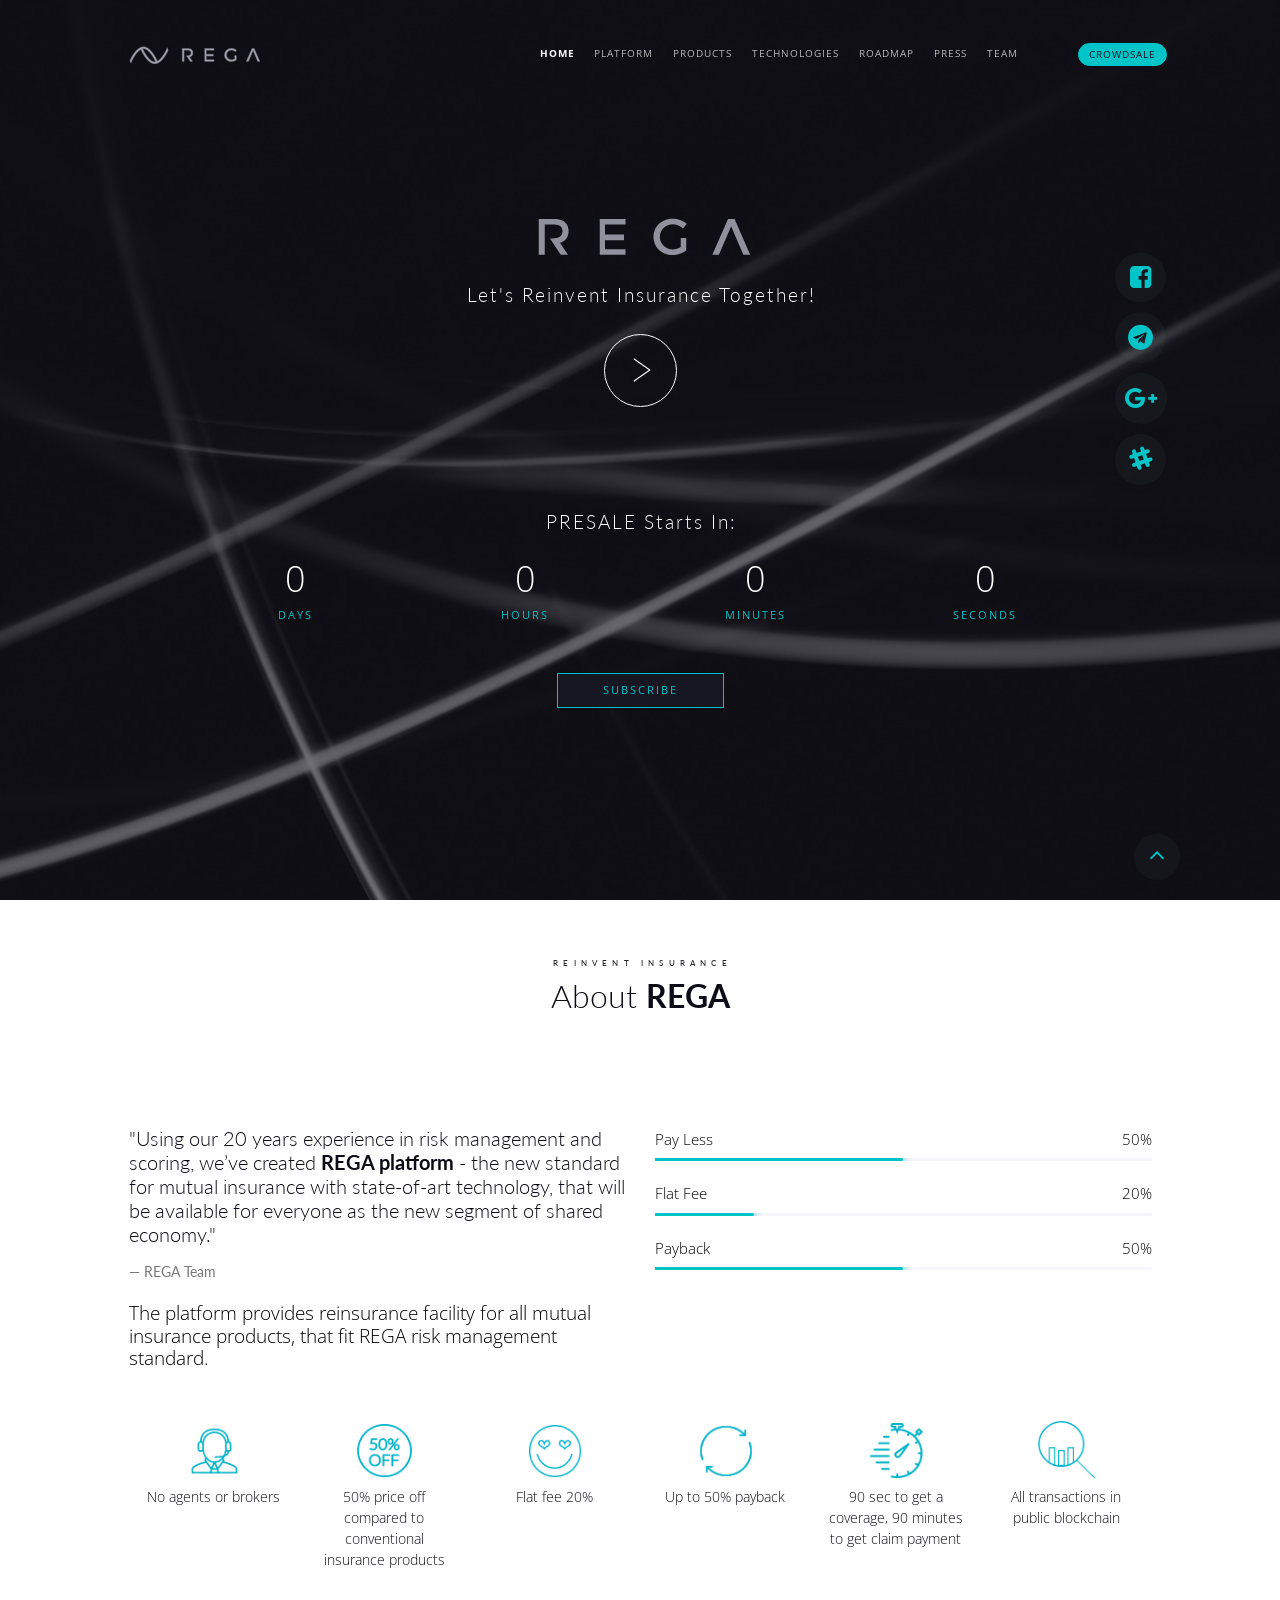
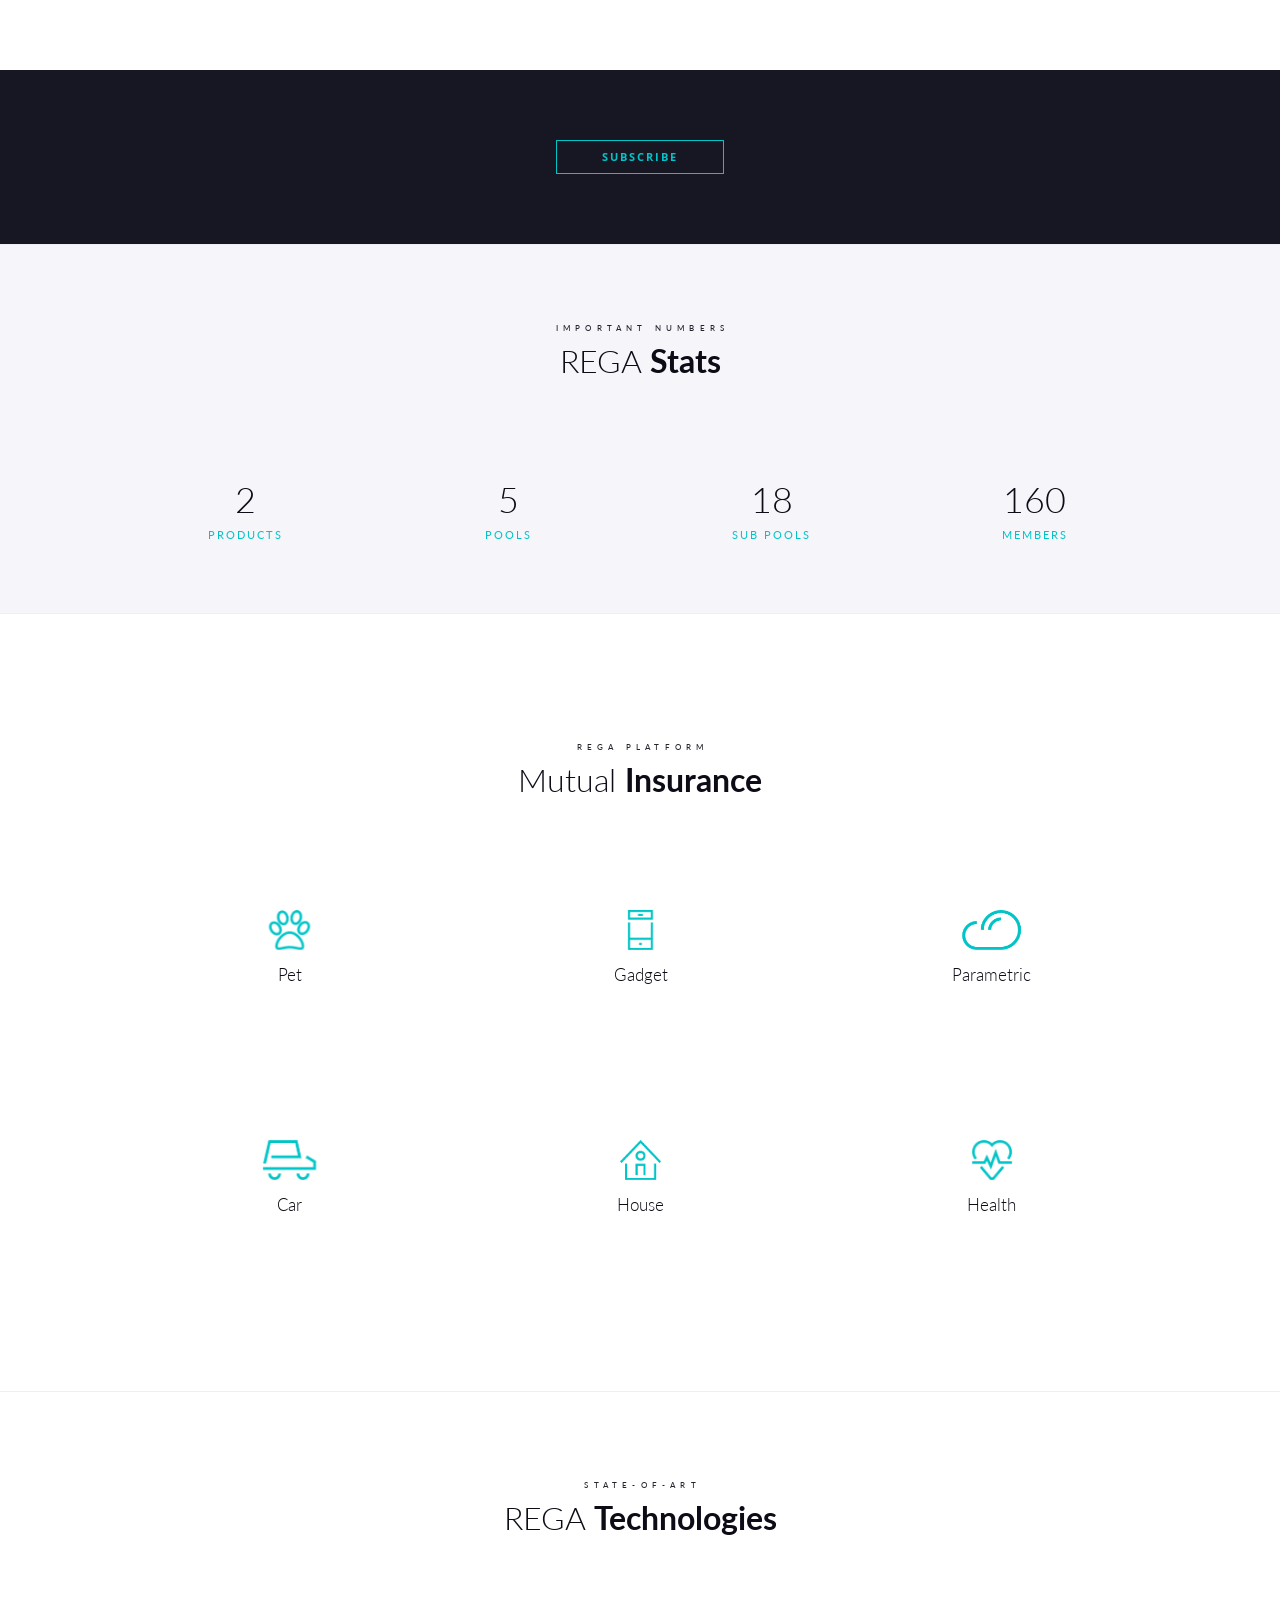
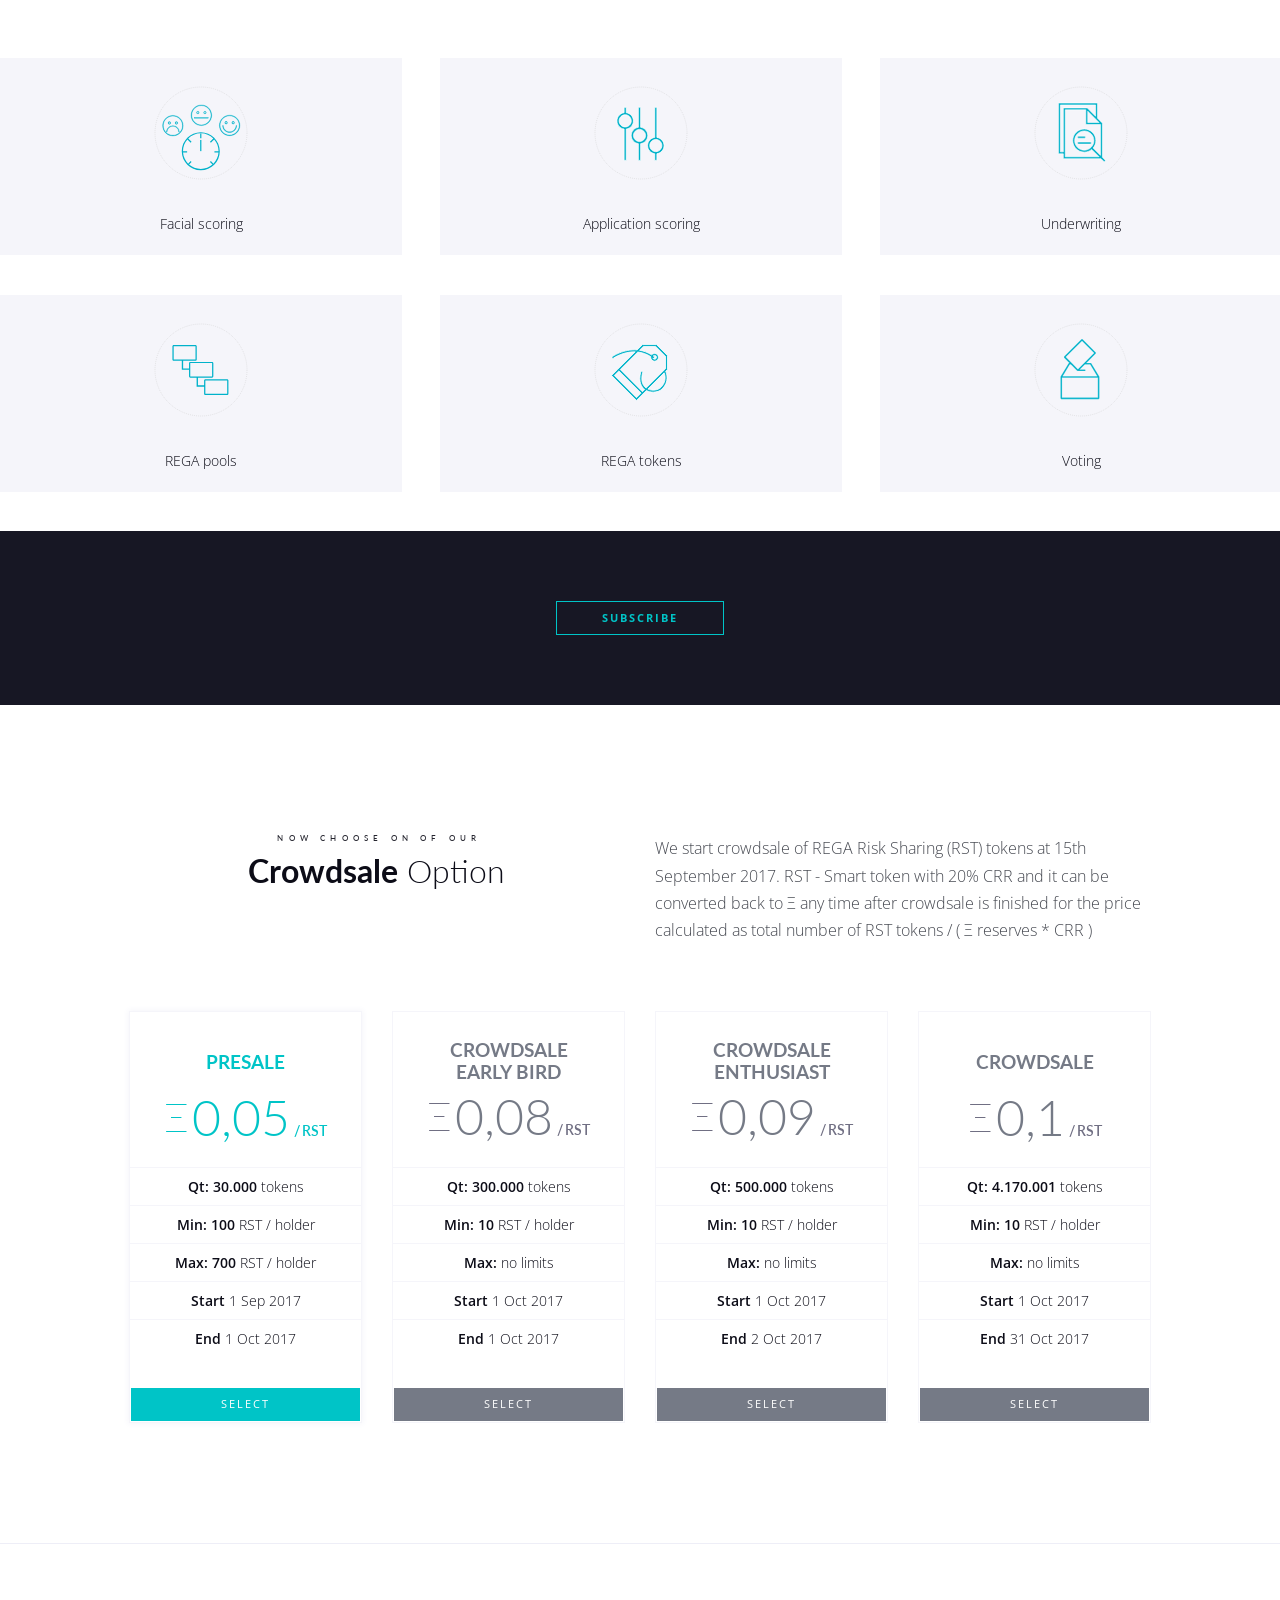
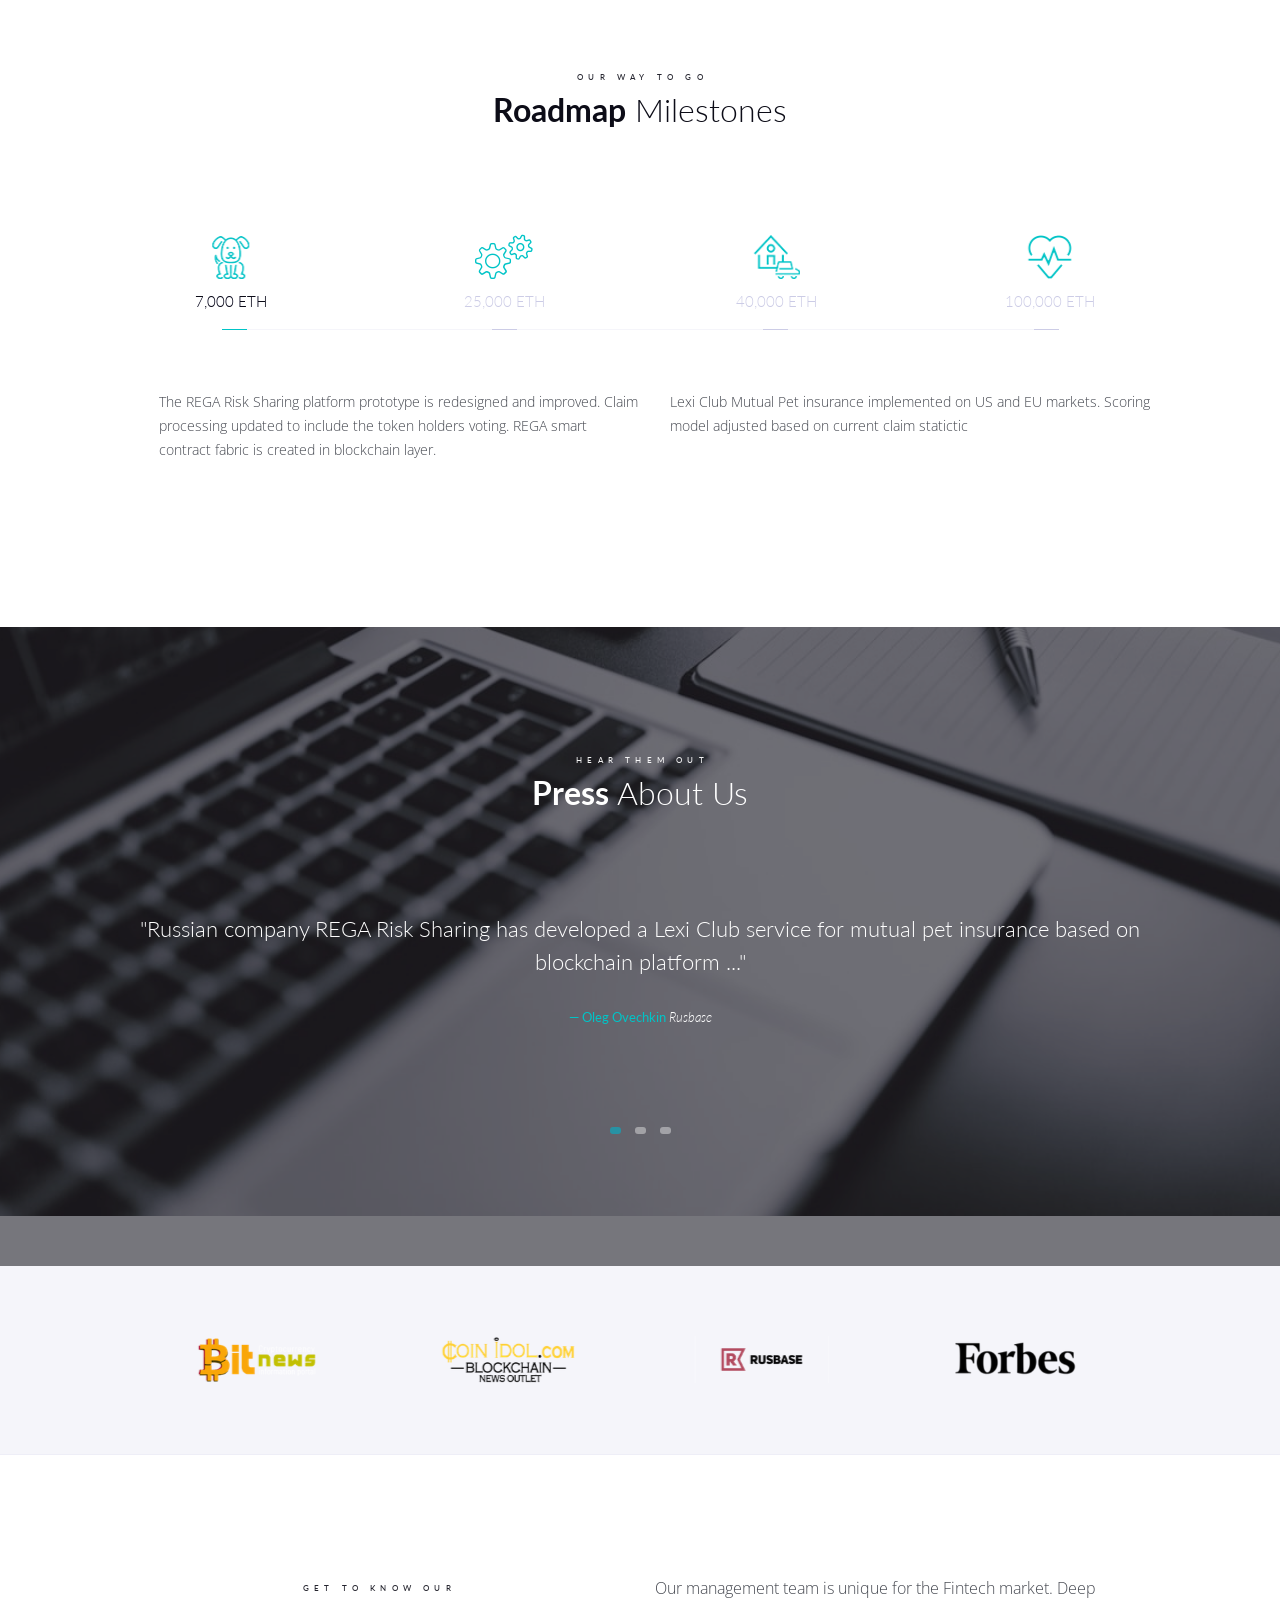
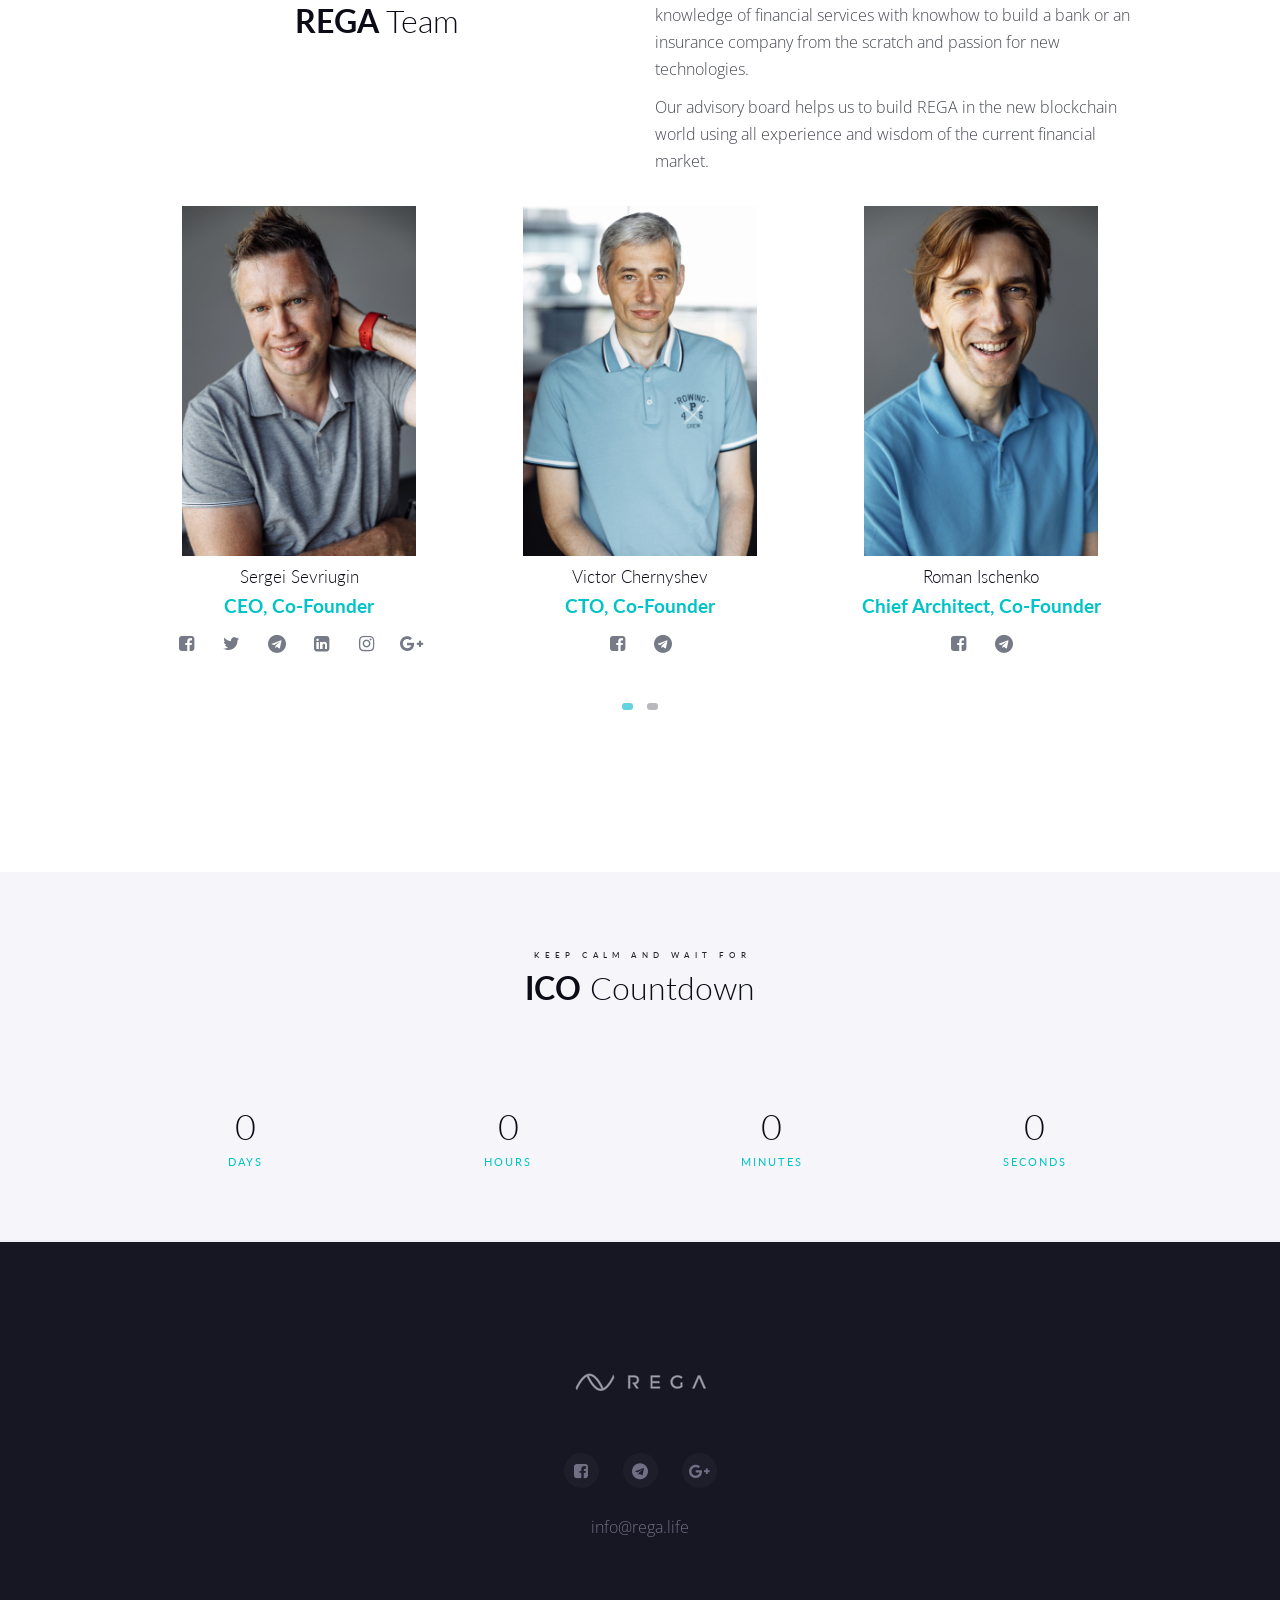
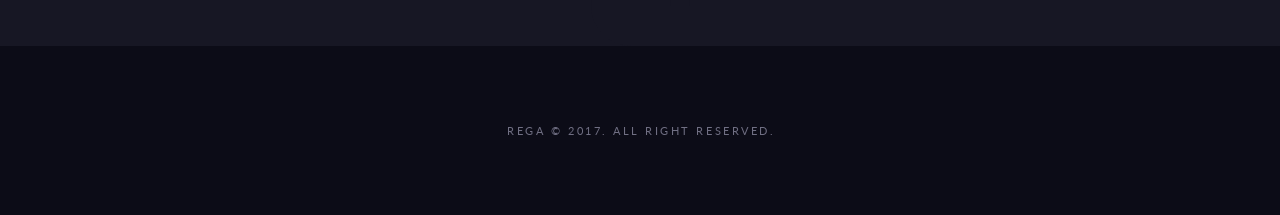
==== commit 548a0441: "ver.1.6" ====
--- a/index.html
+++ b/index.html
@@ -842,7 +842,7 @@
                                 </div>
                                 <!--/ .pricing-body -->
                                 <footer class="pricing-footer">
-                                    <a class="hidden-xs btn btn-animated btn-split ripple-alone btn-default" data-text="Select" data-toggle="modal" data-target="#PRESALE"><span>good choice</span></a>
+                                    <a class="btn btn-animated btn-split ripple-alone btn-default" data-text="Select" data-toggle="modal" data-target="#PRESALE"><span>good choice</span></a>
                                     <a class="select visible-xs" href="#contact-section">
                                         <i class="icon ci-icon-uniE890"></i>
                                     </a>
@@ -872,7 +872,7 @@
                                 </div>
                                 <!--/ .pricing-body -->
                                 <footer class="pricing-footer">
-                                    <a class="hidden-xs btn btn-animated btn-split ripple-alone btn-default" data-text="Select" data-toggle="" data-target="#early-bird"><span>good choice</span></a>
+                                    <a class="btn btn-animated btn-split ripple-alone btn-default" data-text="Select" data-toggle="" data-target="#early-bird"><span>good choice</span></a>
                                     <a class="select visible-xs" href="#contact-section">
                                         <i class="icon ci-icon-uniE890"></i>
                                     </a>
@@ -903,7 +903,7 @@
                                 </div>
                                 <!-- /.pricing-body -->
                                 <footer class="pricing-footer">
-                                    <a class="hidden-xs btn btn-animated btn-split ripple-alone btn-default" data-text="Select" data-toggle="" data-target="#early-bird"><span>exellent</span></a>
+                                    <a class="btn btn-animated btn-split ripple-alone btn-default" data-text="Select" data-toggle="" data-target="#early-bird"><span>exellent</span></a>
                                     <a class="select visible-xs" href="#contact-section">
                                         <i class="icon ci-icon-uniE890"></i>
                                     </a>
@@ -934,7 +934,7 @@
                                 </div>
                                 <!--/ .pricing-body -->
                                 <footer class="pricing-footer">
-                                    <a class="hidden-xs btn btn-animated btn-split ripple-alone btn-default" data-text="select" data-toggle="" data-target="#ICO"><span>go for the top</span></a>
+                                    <a class="btn btn-animated btn-split ripple-alone btn-default" data-text="select" data-toggle="" data-target="#ICO"><span>go for the top</span></a>
                                     <a class="select visible-xs" href="#contact-section">
                                         <i class="icon ci-icon-uniE890"></i>
                                     </a>
@@ -1136,7 +1136,7 @@
             </div>
             <!--/ End Clients Logos -->
             <hr />
-<!-- Team Section -->
+			<!-- Team Section -->
             <section id="team-section" class="team-section section">
                 <div class="container">
                     <div class="row">
@@ -1238,7 +1238,7 @@
                             <div class="team-item">
                                 <!-- Team Item Image -->
                                 <div class="team-item-img">
-                                    <img src="img/team/vc.jpg" alt="team member" />
+                                    <img src="img/chernyshev.jpg" alt="team member" />
                                 </div>
                                 <!--/ End Team Item Image -->
                                 <!-- Team Item Name -->
@@ -1292,7 +1292,7 @@
                             <div class="team-item">
                                 <!-- Team Item Image -->
                                 <div class="team-item-img">
-                                    <img src="img/team/ri.jpg" alt="team member" />
+                                    <img src="img/ischenko.jpg" alt="team member" />
                                 </div>
                                 <!--/ End Team Item Image -->
                                 <!-- Team Item Name -->
--- a/css/styles.css
+++ b/css/styles.css
@@ -3602,8 +3602,7 @@
   -webkit-overflow-scrolling: touch;
 }
 .pricing-features {
-  width: 700px;
-  margin-bottom: 0;
+  padding: 0;
   list-style: none;
 }
 .pricing-features:after {
@@ -3612,14 +3611,9 @@
   clear: both;
 }
 .pricing-features li {
-  width: 100px;
-  float: left;
   padding: 1.6em 14px;
   font-size: 1.4rem;
   text-align: center;
-  white-space: nowrap;
-  overflow: hidden;
-  text-overflow: ellipsis;
 }
 .pricing-features em {
   display: block;
@@ -3629,10 +3623,10 @@
 .pricing-footer {
   position: absolute;
   z-index: 1;
-  top: 0;
+  bottom: 0;
   left: 0;
+  text-align: center;
   /* on mobile it covers the .pricing-header */
-  height: 80px;
   width: 100%;
 }
 .pricing-footer::after {
@@ -3670,6 +3664,21 @@
 @media only screen and (max-width: 768px) {
 	.hmargin {
 		margin-top: 30px;
+	}
+	.pricing-header.font-second br {
+		display: none;
+	}
+	.pricing-header .light {
+		padding: 0;
+	}
+	.navbar-nav li:last-child {
+		margin: 0;
+	}
+	.navbar-nav > li:last-child > a {
+		padding-bottom: 10px !important;
+	}
+	.navbar-nav > li:last-child > a:hover span {
+		color: #fff !important;
 	}
 }
 @media only screen and (min-width: 768px) {
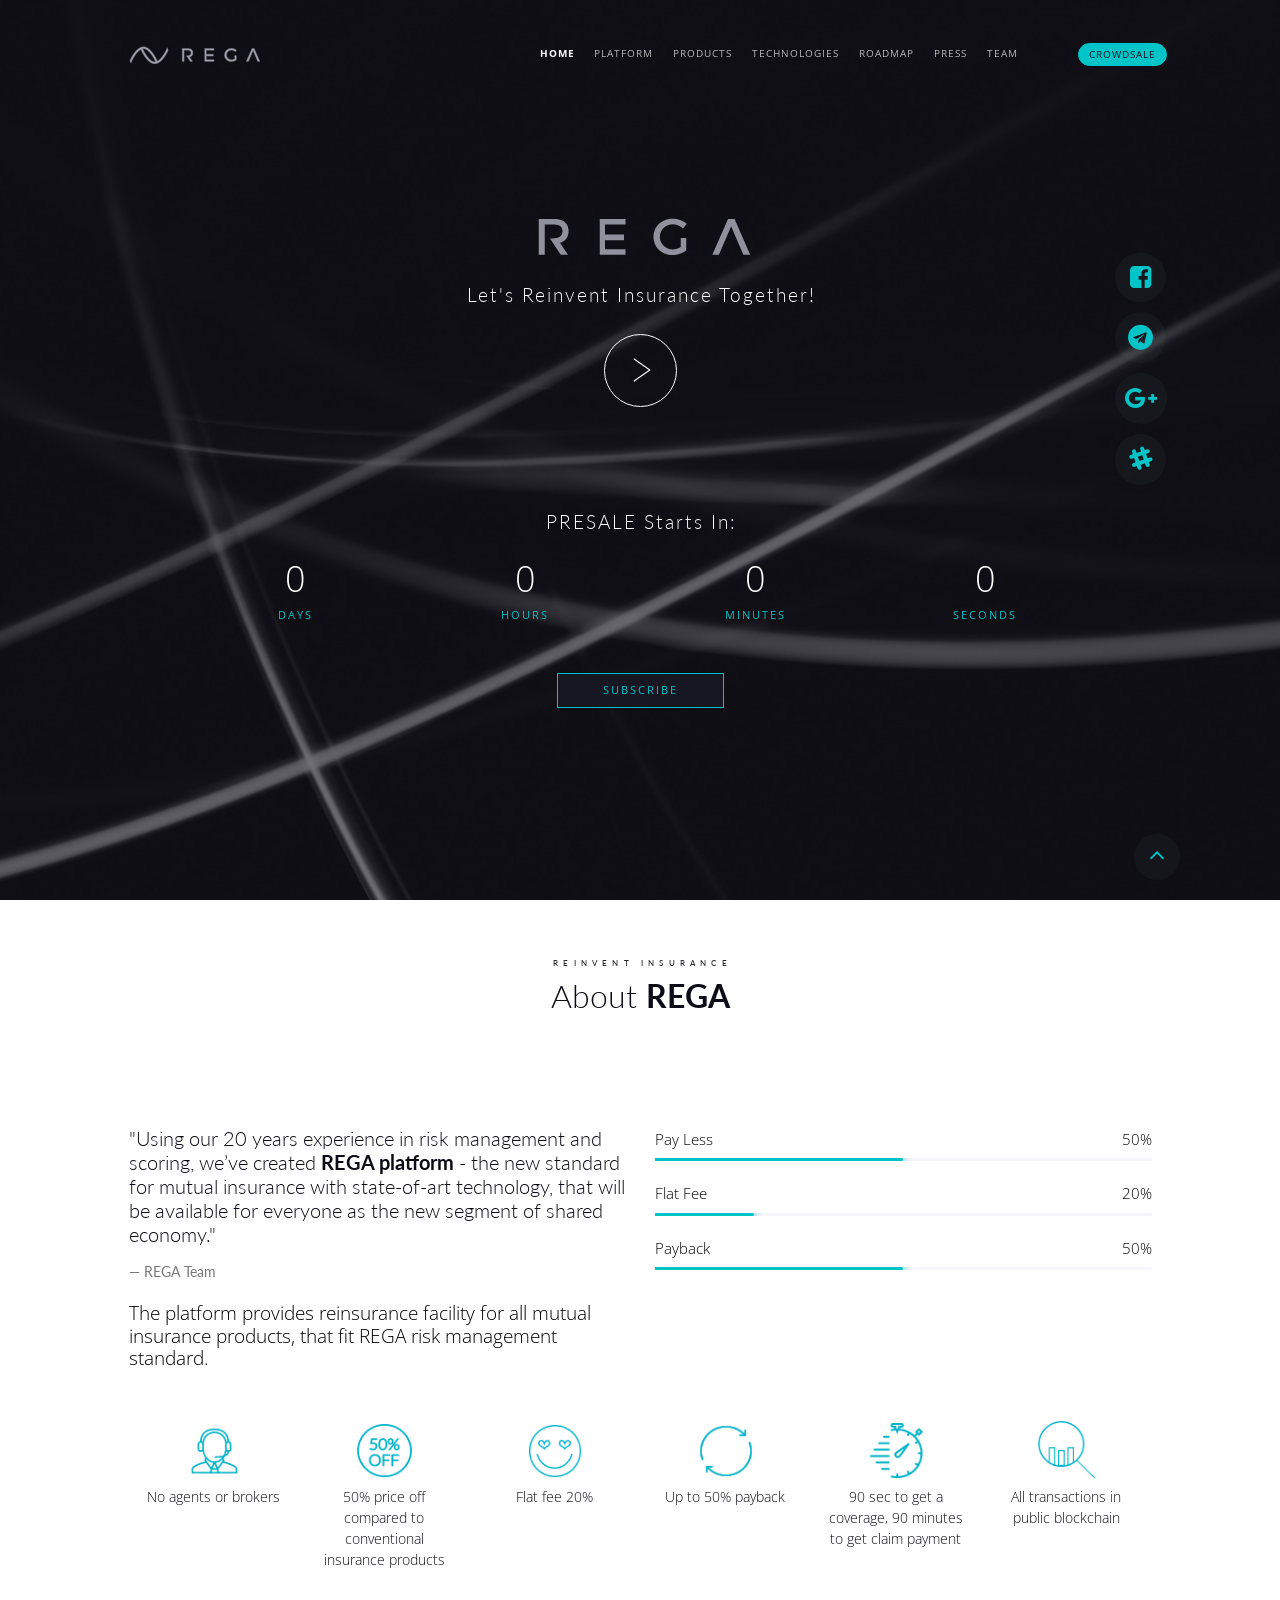
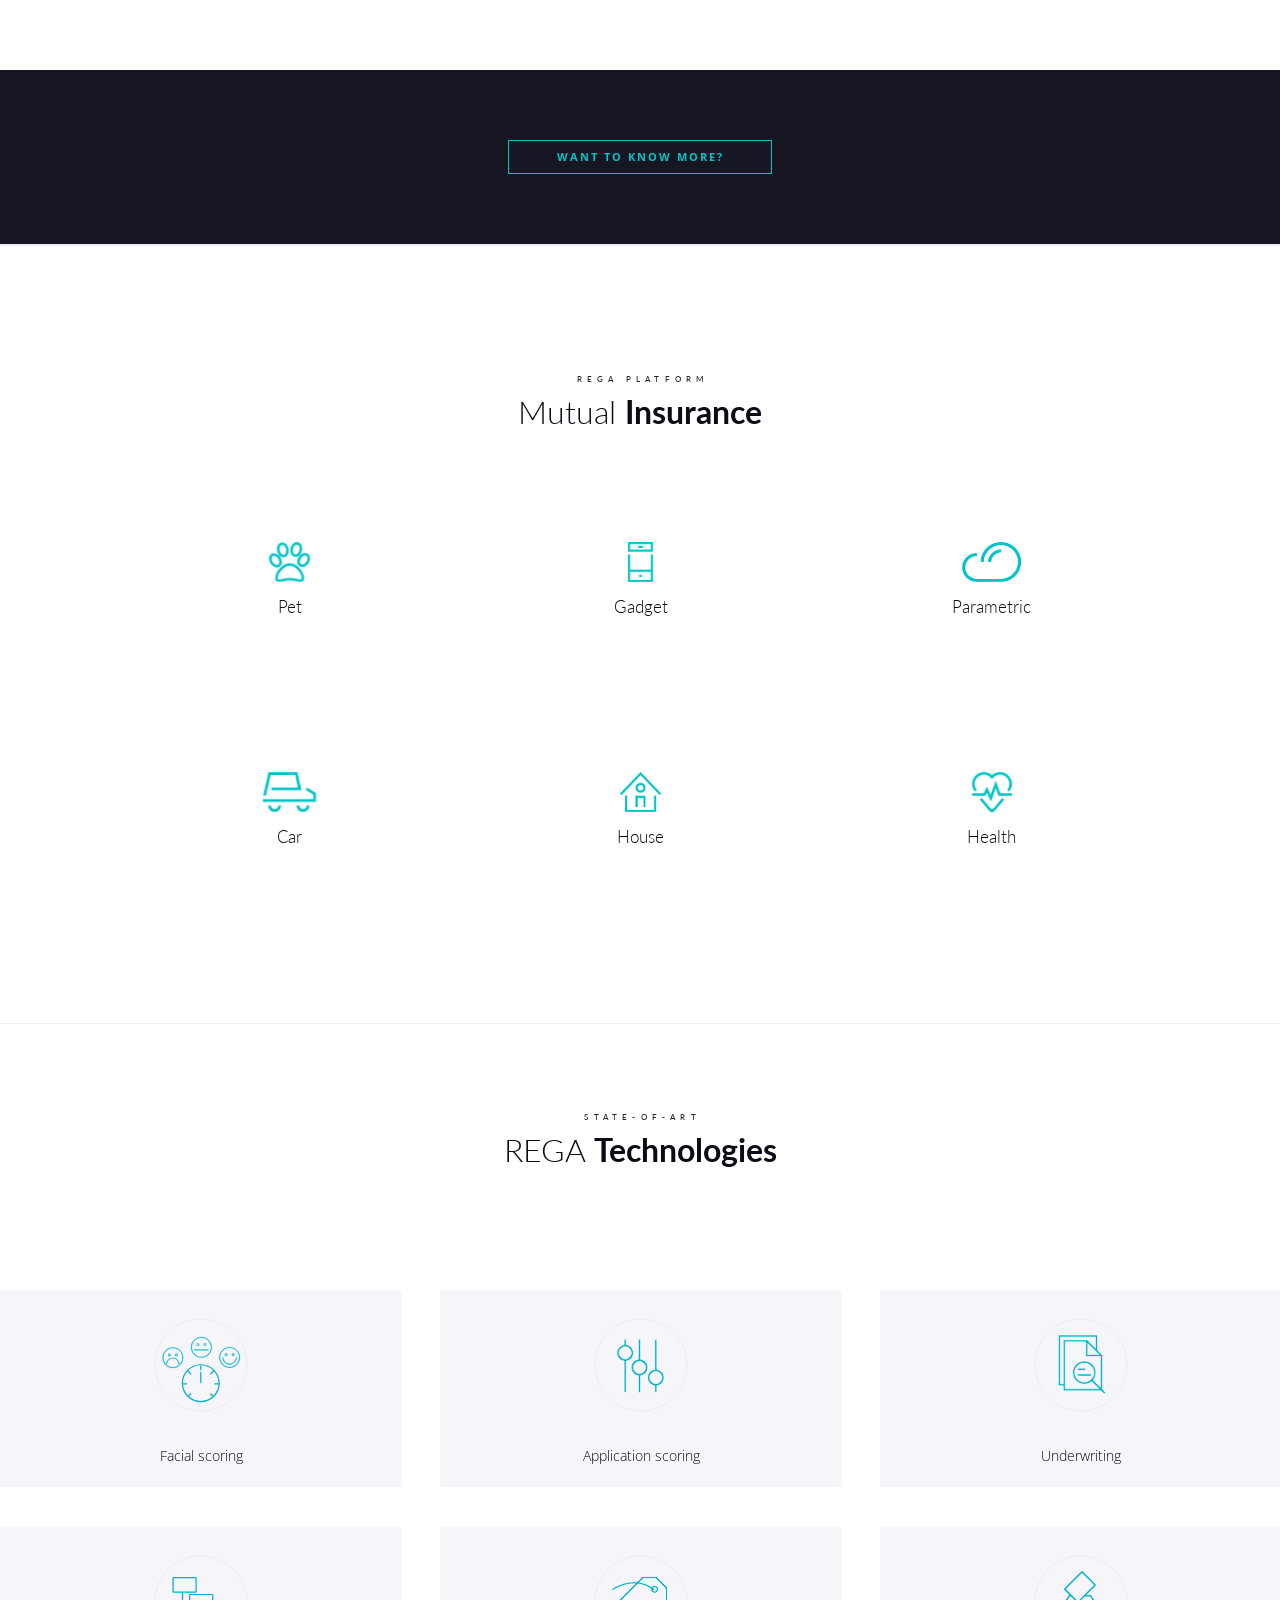
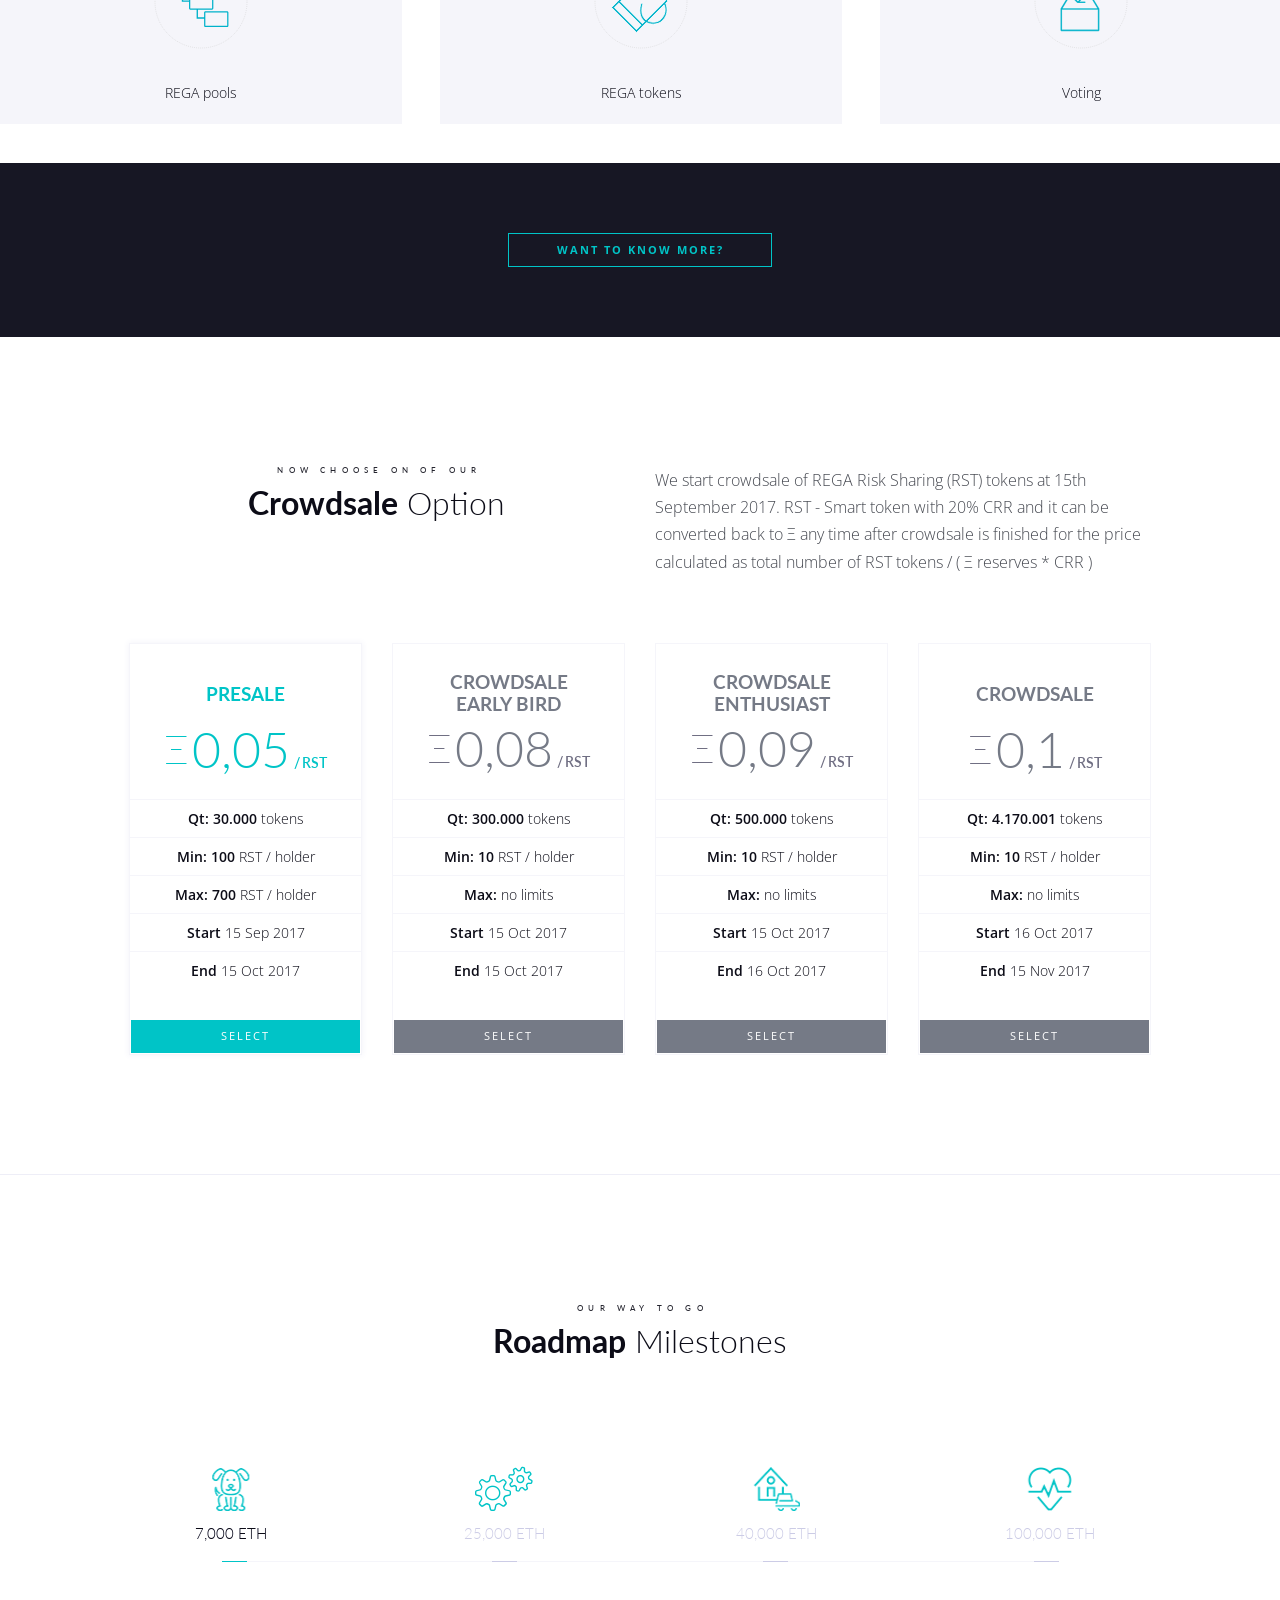
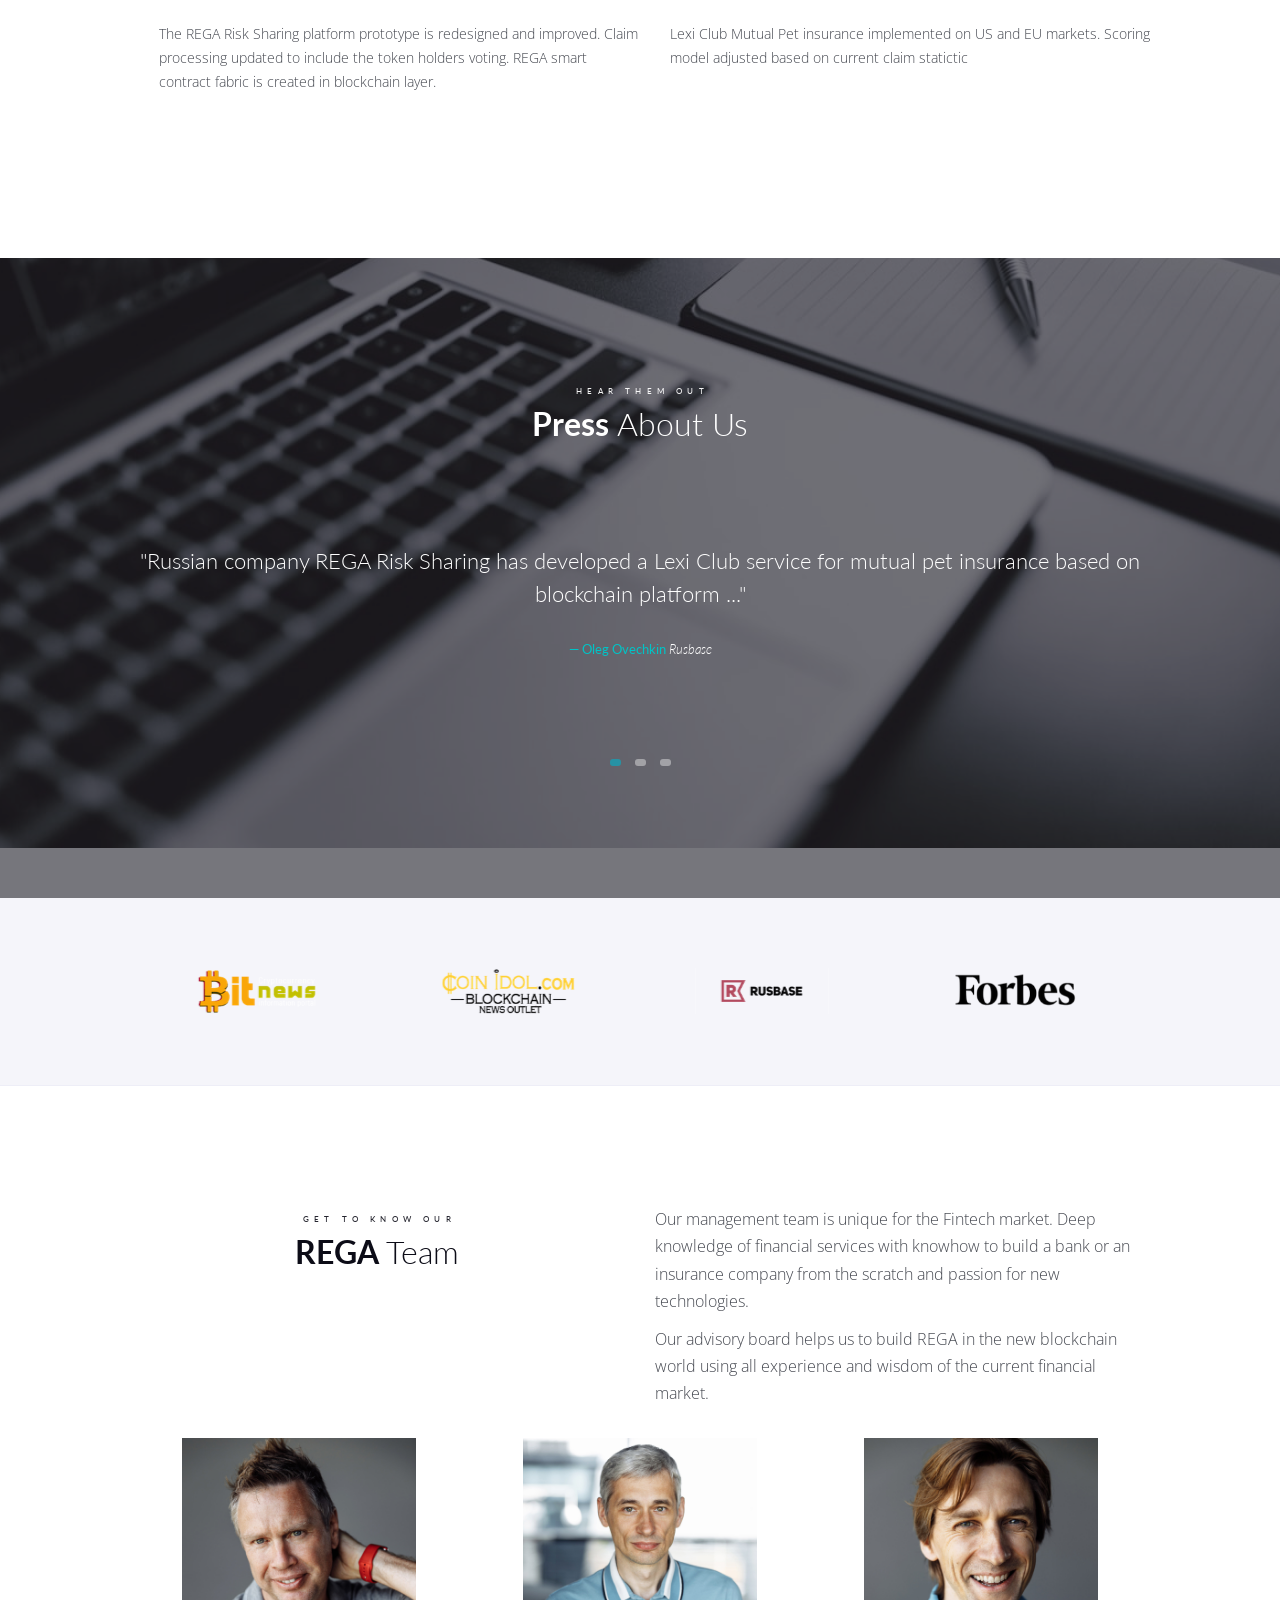
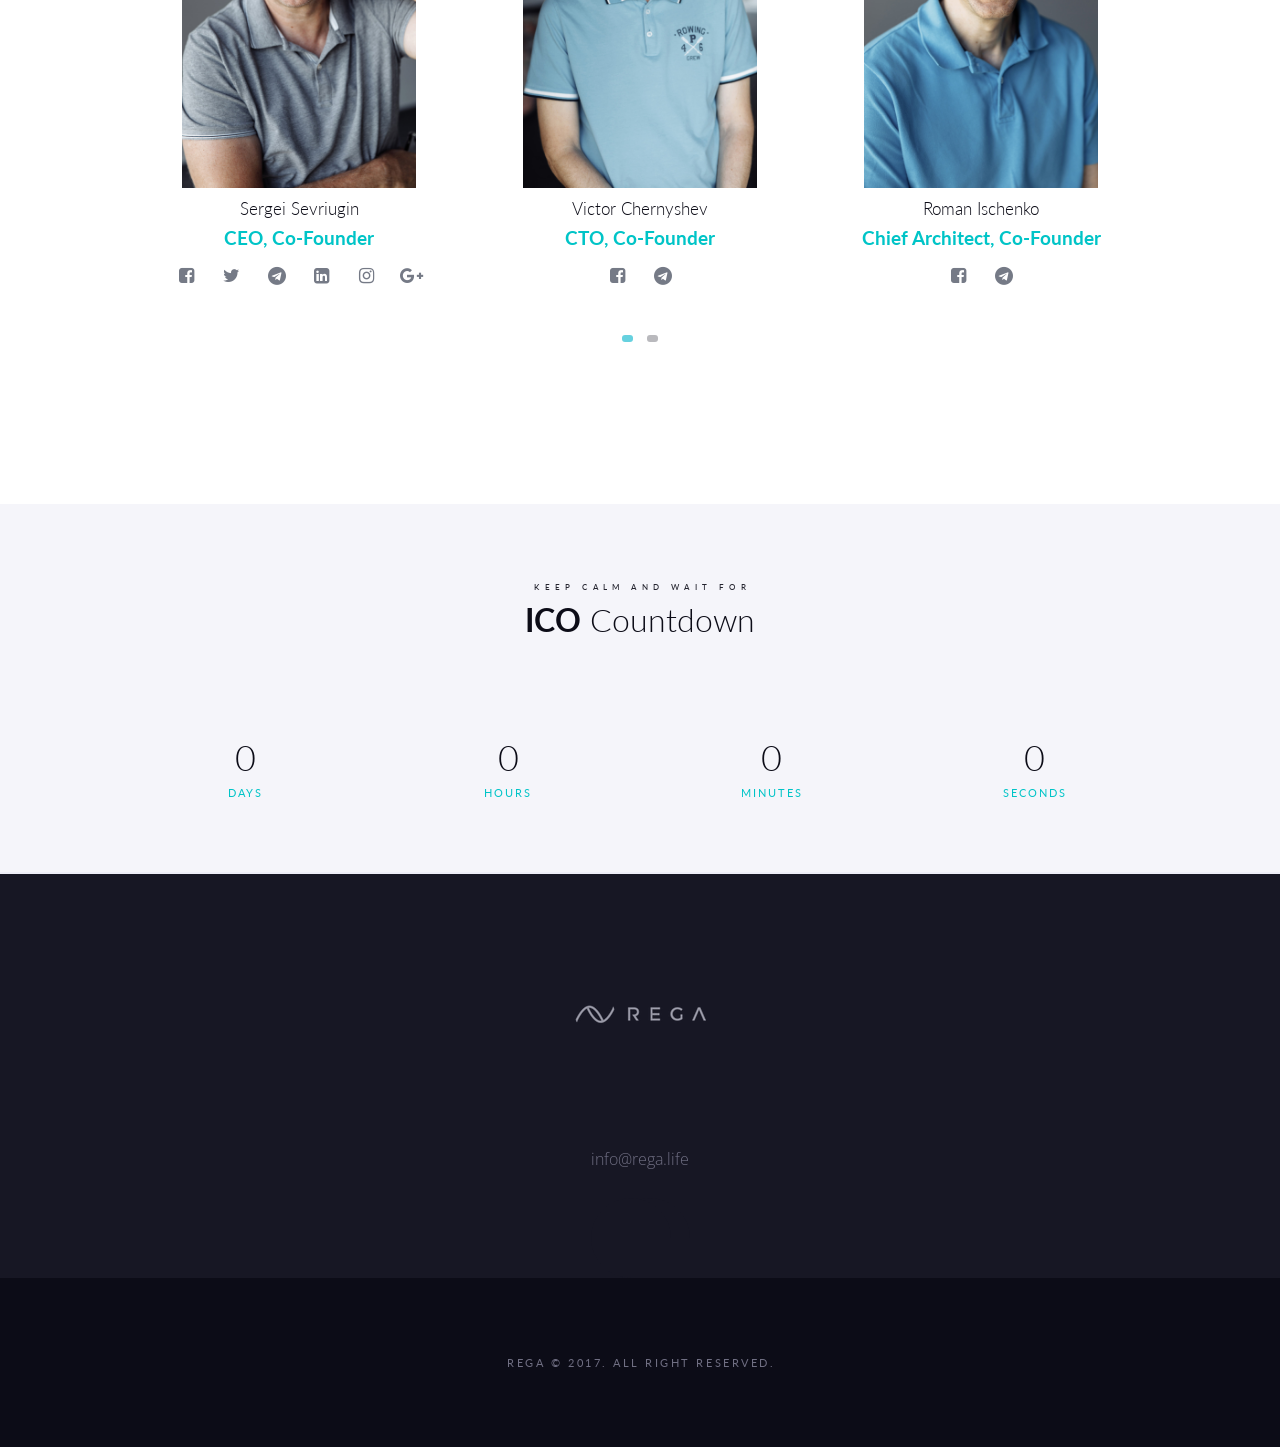
==== commit fb5b5946: "ver.1.7" ====
--- a/index.html
+++ b/index.html
@@ -289,12 +289,13 @@
             </section>
             <!--/ End About Section -->
             <!-- Project Order Section -->
-            <div class="project-order-section in-page-scroll small-section text-center">
-                <a class="btn btn-animated btn-split btn-colored ripple-alone" data-text="Subscribe" data-toggle="modal" data-target="#Subscribe"><span>&nbsp;&nbsp;&nbsp;&nbsp;&nbsp;Subscribe&nbsp;&nbsp;&nbsp;&nbsp;&nbsp;</span></a>
+			<div class="project-order-section in-page-scroll small-section text-center">
+				<a href="regawhitepaper.pdf" class="btn btn-animated btn-split btn-colored ripple-alone" data-text="Want to know more?"><span>&nbsp;&nbsp;&nbsp;&nbsp;&nbsp;read our white paper&nbsp;&nbsp;&nbsp;&nbsp;&nbsp;</span></a>
             </div>
             <!--/ End Project Order Section -->
             <hr />
             <!-- Facts Section -->
+			<!--
             <div id="facts-section" class="facts-section text-center font-second small-section">
                 <div class="container">
                     <div class="row">
@@ -306,7 +307,6 @@
 								<h1 class="section-title-heading">REGA <span>stats</span></h1>
 							</div>
 						</div>
-                        <!-- Fact Item -->
                         <div class="col-sm-3 fact-item col-xs-6 margin-bottom-xs-40">
                             <div class="fact-number">
                                 <p class="counter">2</p>
@@ -315,7 +315,6 @@
                                 <p>products</p>
                             </div>
                         </div>
-                        <!--/ End Fact Item -->
                         <div class="fact-item col-sm-3 col-xs-6 margin-bottom-xs-40">
                             <div class="fact-number">
                                 <p class="counter">5</p>
@@ -324,7 +323,6 @@
                                 <p>Pools</p>
                             </div>
                         </div>
-                        <!--/ End Fact Item -->
                         <div class="fact-item col-sm-3 col-xs-6 margin-bottom-xs-40">
                             <div class="fact-number">
                                 <p class="counter">18</p>
@@ -333,7 +331,6 @@
                                 <p>Sub Pools</p>
                             </div>
                         </div>
-                        <!--/ End Fact Item -->
                         <div class="fact-item col-sm-3 col-xs-6 margin-bottom-xs-40">
                             <div class="fact-number">
                                 <p class="counter">160</p>
@@ -342,12 +339,10 @@
                                 <p>members</p>
                             </div>
                         </div>
-                        <!--/ End Fact Item -->
-                    </div>
-                    <!-- /.row -->
-                </div>
-                <!-- /.container -->
+                    </div>
+                </div>
             </div>
+			-->
             <!--/ End Facts Section -->
             <hr />
             <!-- Services Section -->
@@ -797,11 +792,11 @@
             </section>
             <!--/ End Works Section -->
             <!-- Project Order Section -->
-            <div class="project-order-section in-page-scroll small-section text-center">
-                <a class="btn btn-animated btn-split btn-colored ripple-alone" data-text="Subscribe" data-toggle="modal" data-target="#Subscribe"><span>&nbsp;&nbsp;&nbsp;&nbsp;&nbsp;Subscribe&nbsp;&nbsp;&nbsp;&nbsp;&nbsp;</span></a>
+			<div class="project-order-section in-page-scroll small-section text-center">
+				<a href="regawhitepaper.pdf" class="btn btn-animated btn-split btn-colored ripple-alone" data-text="Want to know more?"><span>&nbsp;&nbsp;&nbsp;&nbsp;&nbsp;read our white paper&nbsp;&nbsp;&nbsp;&nbsp;&nbsp;</span></a>
             </div>
             <!--/ End Project Order Section -->
-<!-- Pricing Section -->
+			<!-- Pricing Section -->
             <section id="pricing-section" class="pricing-section section">
                 <div class="container">
                     <div class="row">
@@ -836,8 +831,8 @@
                                         <li><em>Qt: 30.000</em> tokens</li>
                                         <li><em>Min: 100</em> RST / holder</li>
                                         <li><em>Max: 700</em> RST / holder</li>
-                                        <li><em>Start</em> 1 Sep 2017</li>
-                                        <li><em>End</em> 1 Oct 2017</li>
+                                        <li><em>Start</em> 15 Sep 2017</li>
+                                        <li><em>End</em> 15 Oct 2017</li>
                                     </ul>
                                 </div>
                                 <!--/ .pricing-body -->
@@ -866,8 +861,8 @@
 										<li><em>Qt: 300.000</em> tokens</li>
                                         <li><em>Min: 10</em> RST / holder</li>
                                         <li><em>Max:</em> no limits</li>
-                                        <li><em>Start</em> 1 Oct 2017</li>
-                                        <li><em>End</em> 1 Oct 2017</li>
+                                        <li><em>Start</em> 15 Oct 2017</li>
+                                        <li><em>End</em> 15 Oct 2017</li>
                                     </ul>
                                 </div>
                                 <!--/ .pricing-body -->
@@ -897,8 +892,8 @@
 										<li><em>Qt: 500.000</em> tokens</li>
                                         <li><em>Min: 10</em> RST / holder</li>
                                         <li><em>Max:</em> no limits</li>
-                                        <li><em>Start</em> 1 Oct 2017</li>
-                                        <li><em>End</em> 2 Oct 2017</li>
+                                        <li><em>Start</em> 15 Oct 2017</li>
+                                        <li><em>End</em> 16 Oct 2017</li>
                                     </ul>
                                 </div>
                                 <!-- /.pricing-body -->
@@ -928,8 +923,8 @@
 										<li><em>Qt:  4.170.001</em> tokens</li>
                                         <li><em>Min: 10</em> RST / holder</li>
                                         <li><em>Max:</em> no limits</li>
-                                        <li><em>Start</em> 1 Oct 2017</li>
-                                        <li><em>End</em> 31 Oct 2017</li>
+                                        <li><em>Start</em> 16 Oct 2017</li>
+                                        <li><em>End</em> 15 Nov 2017</li>
                                     </ul>
                                 </div>
                                 <!--/ .pricing-body -->
--- a/css/styles.css
+++ b/css/styles.css
@@ -3001,6 +3001,10 @@
 .pricing-header .light {
 	padding: 12px 0;
 }
+.lightbox p {
+	margin-bottom: 10px;
+	text-align: center;
+}
 .container-main {
 	position:relative;
 	margin: 21vh auto 6vh;
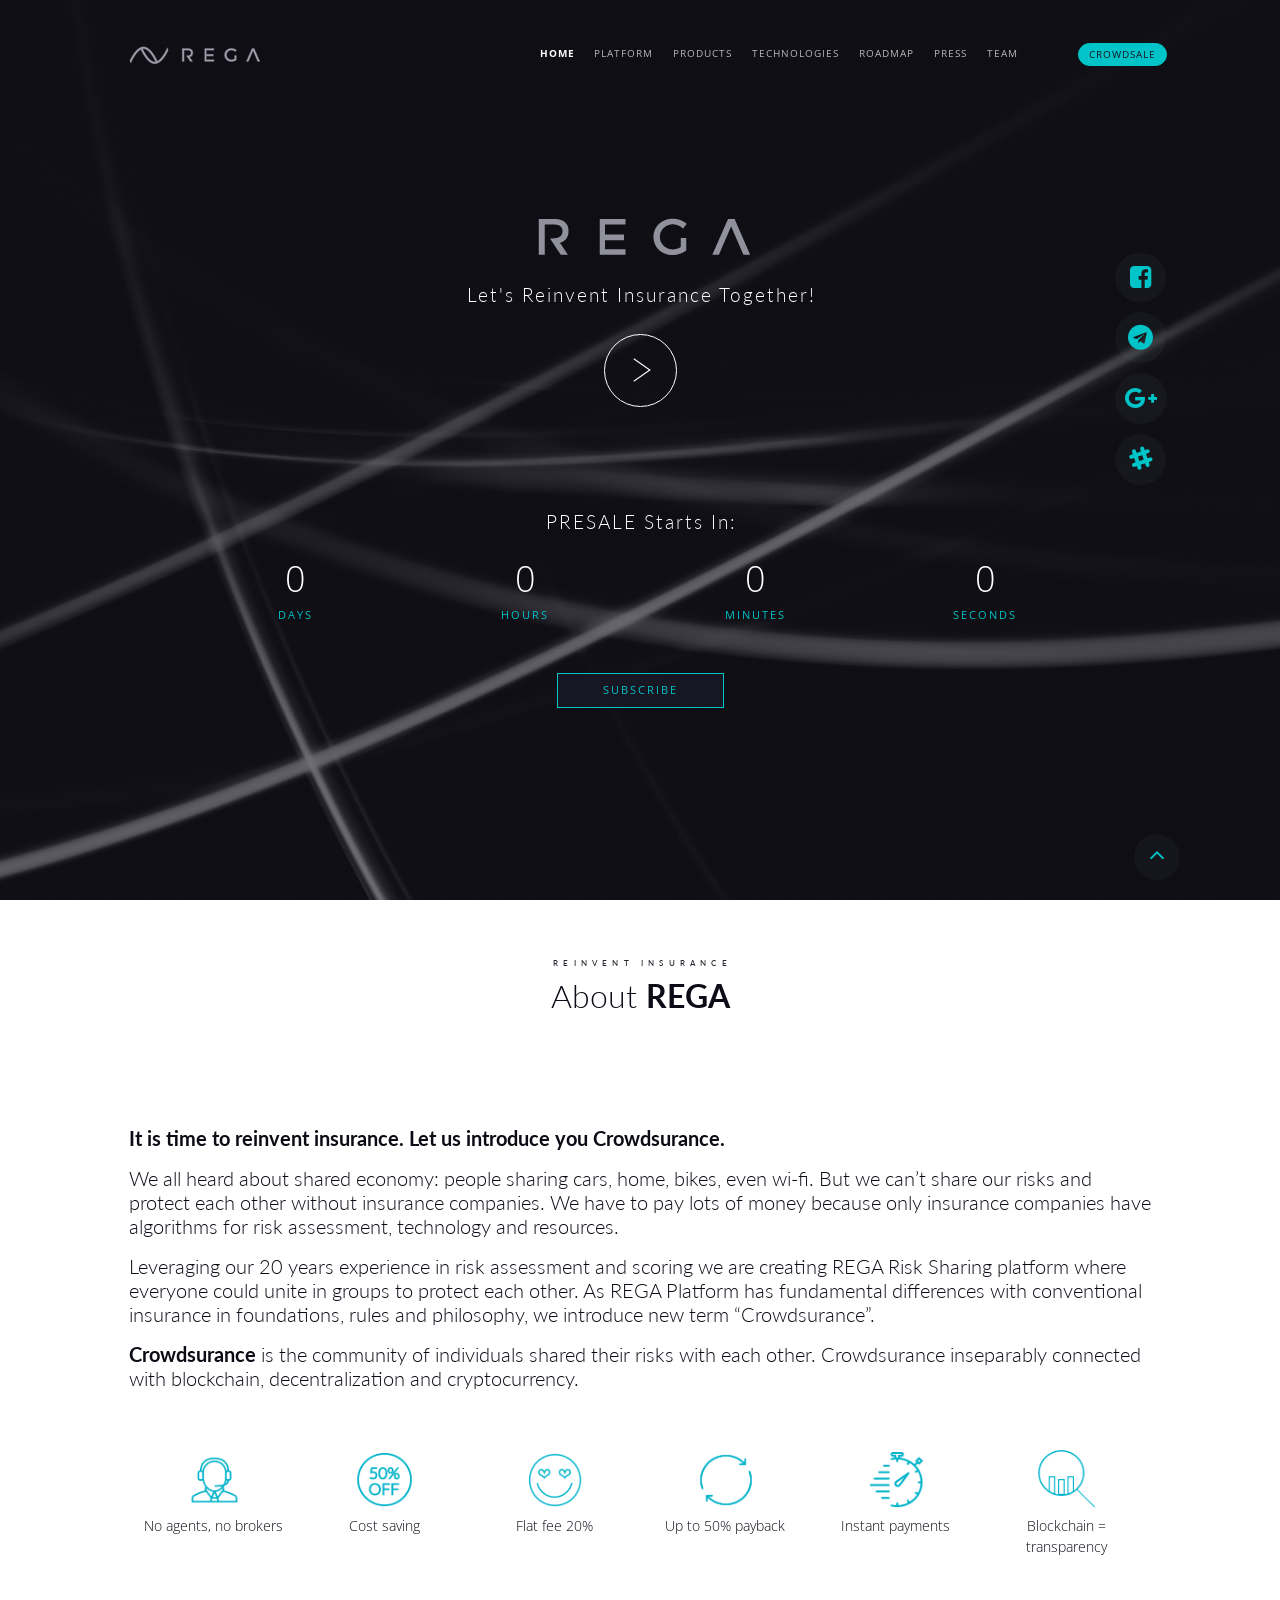
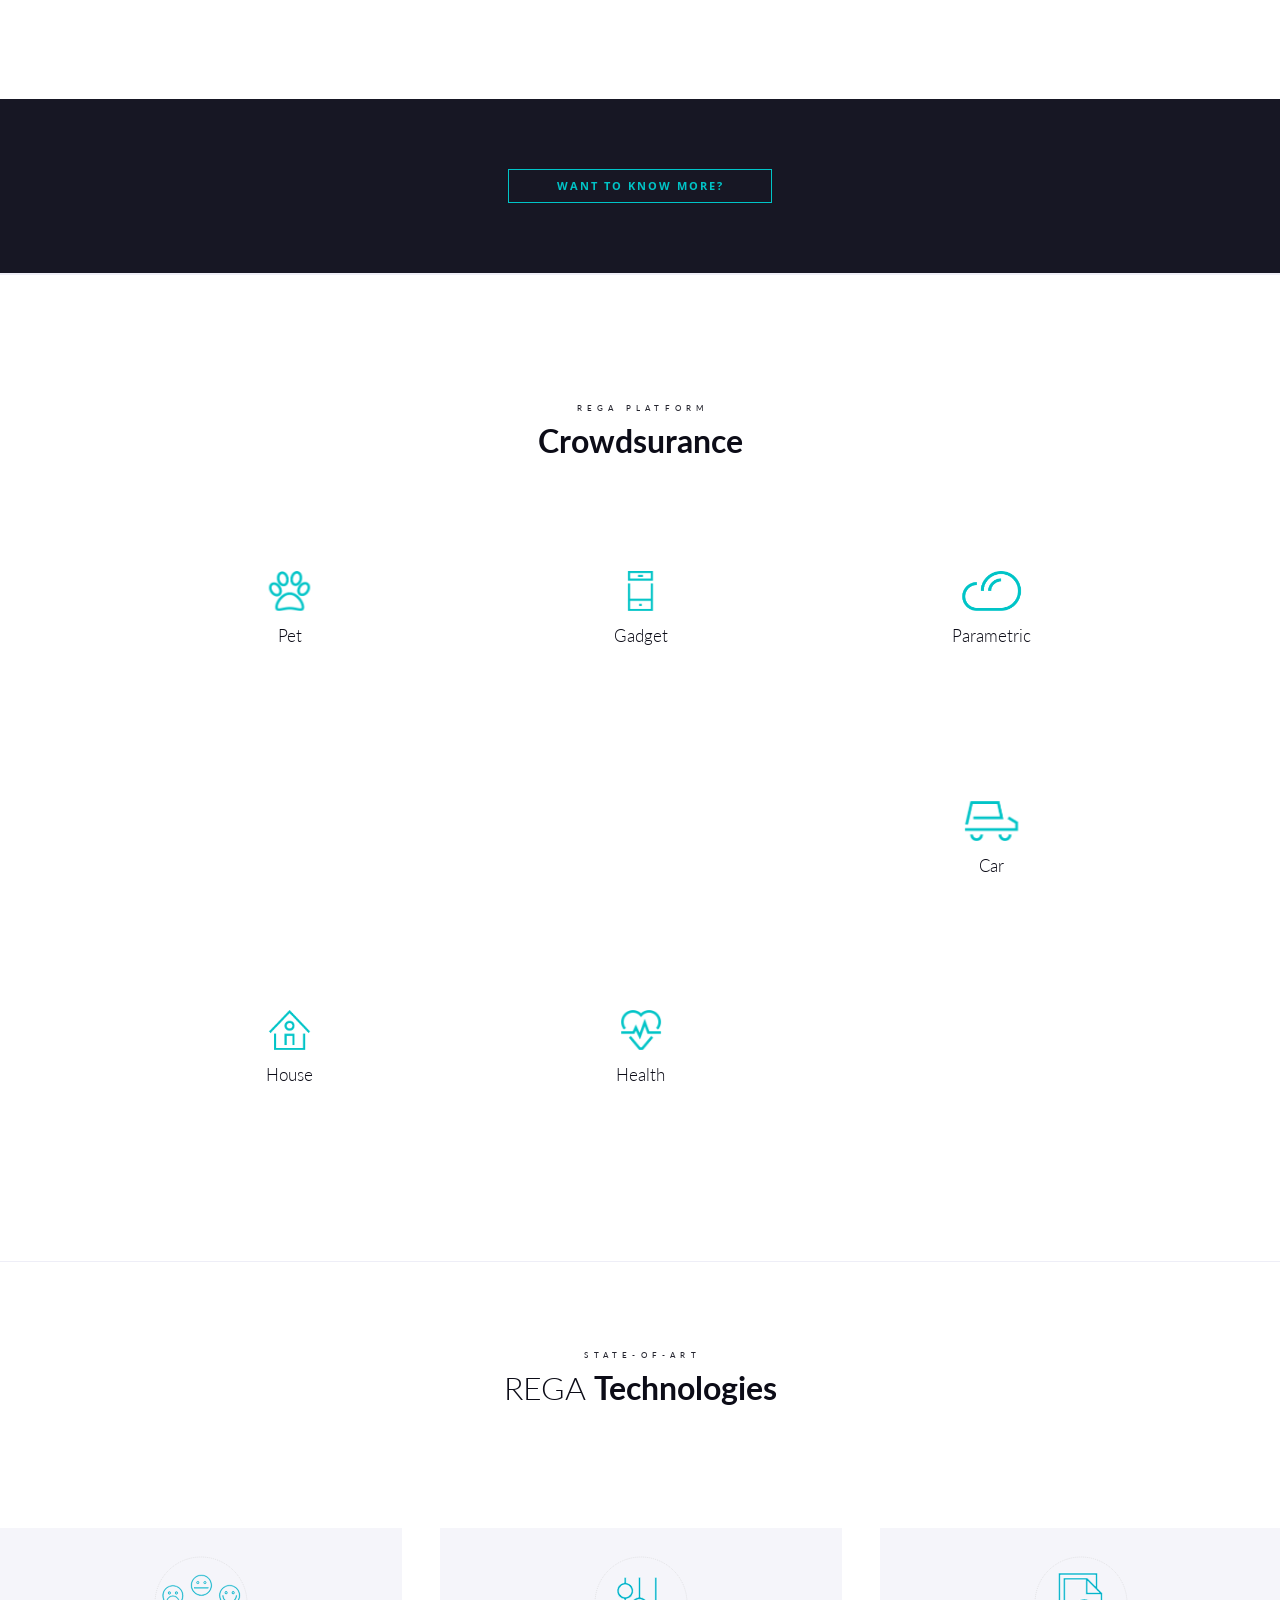
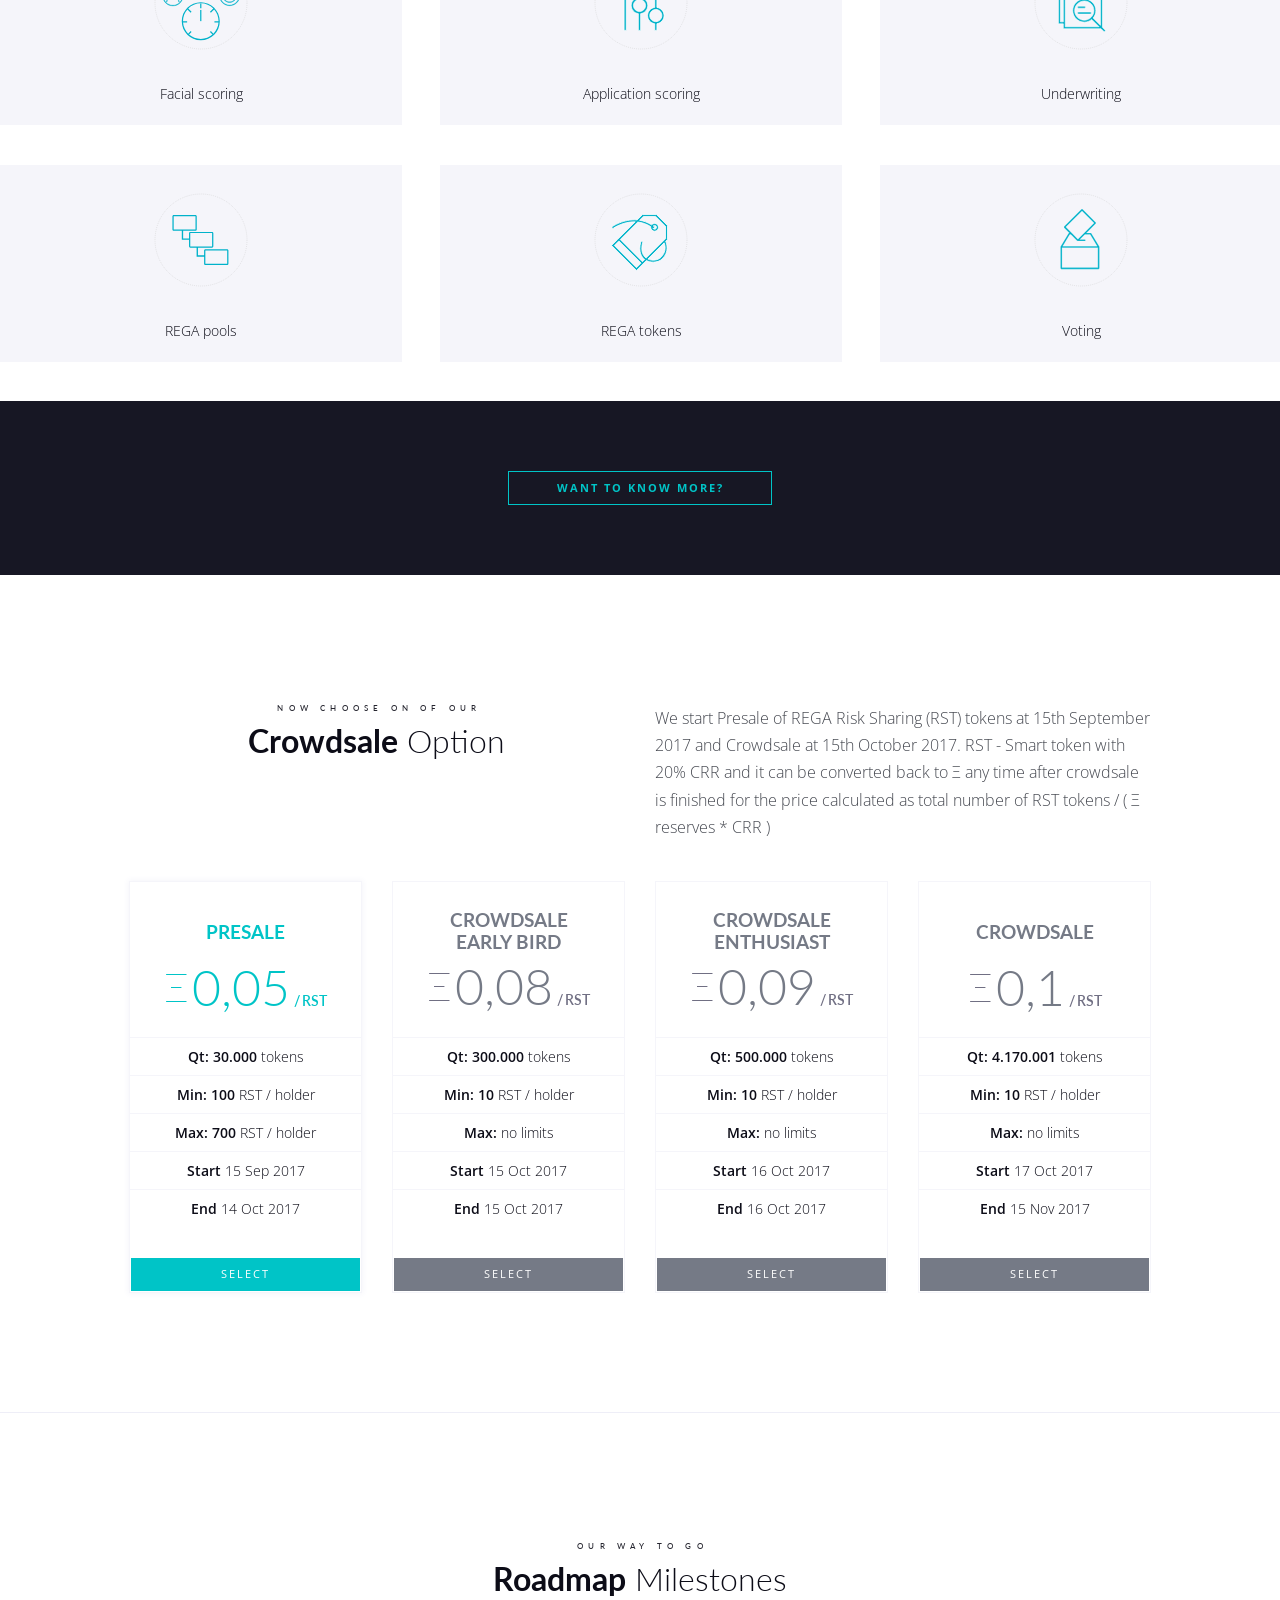
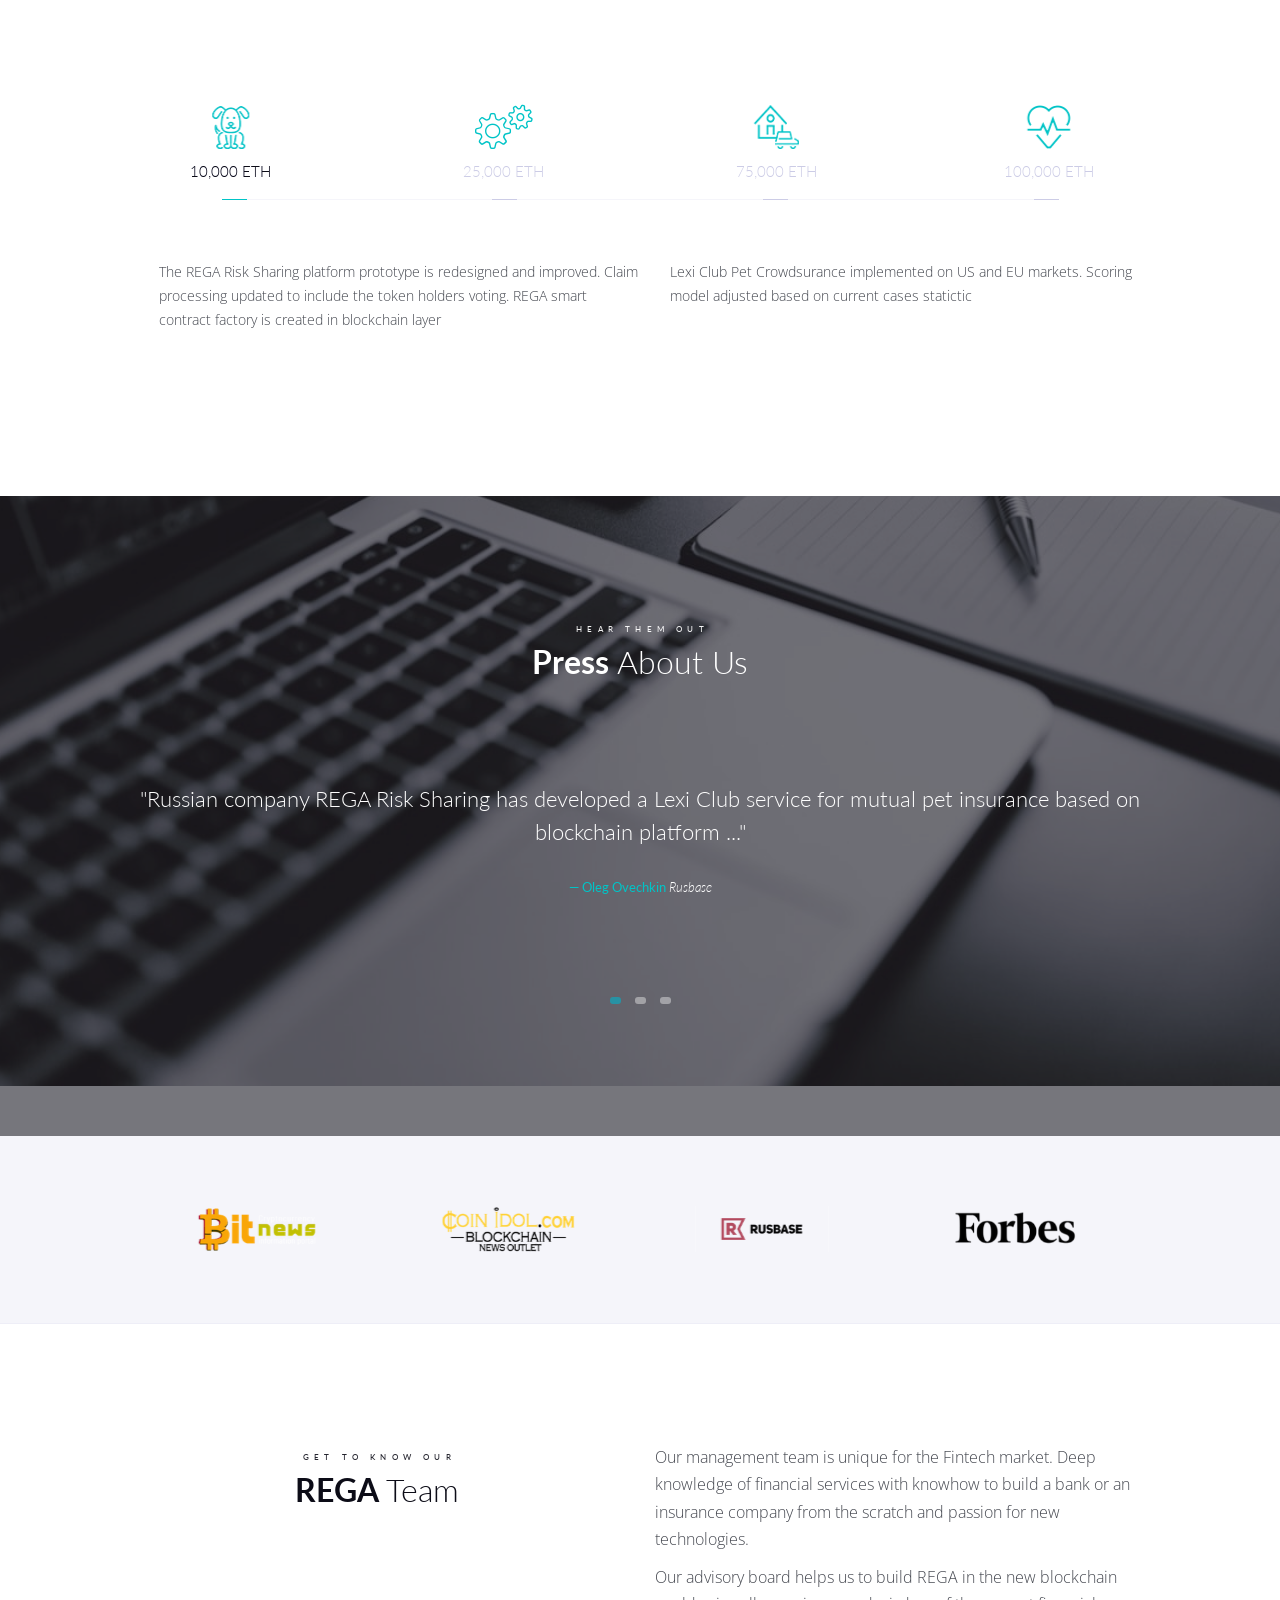
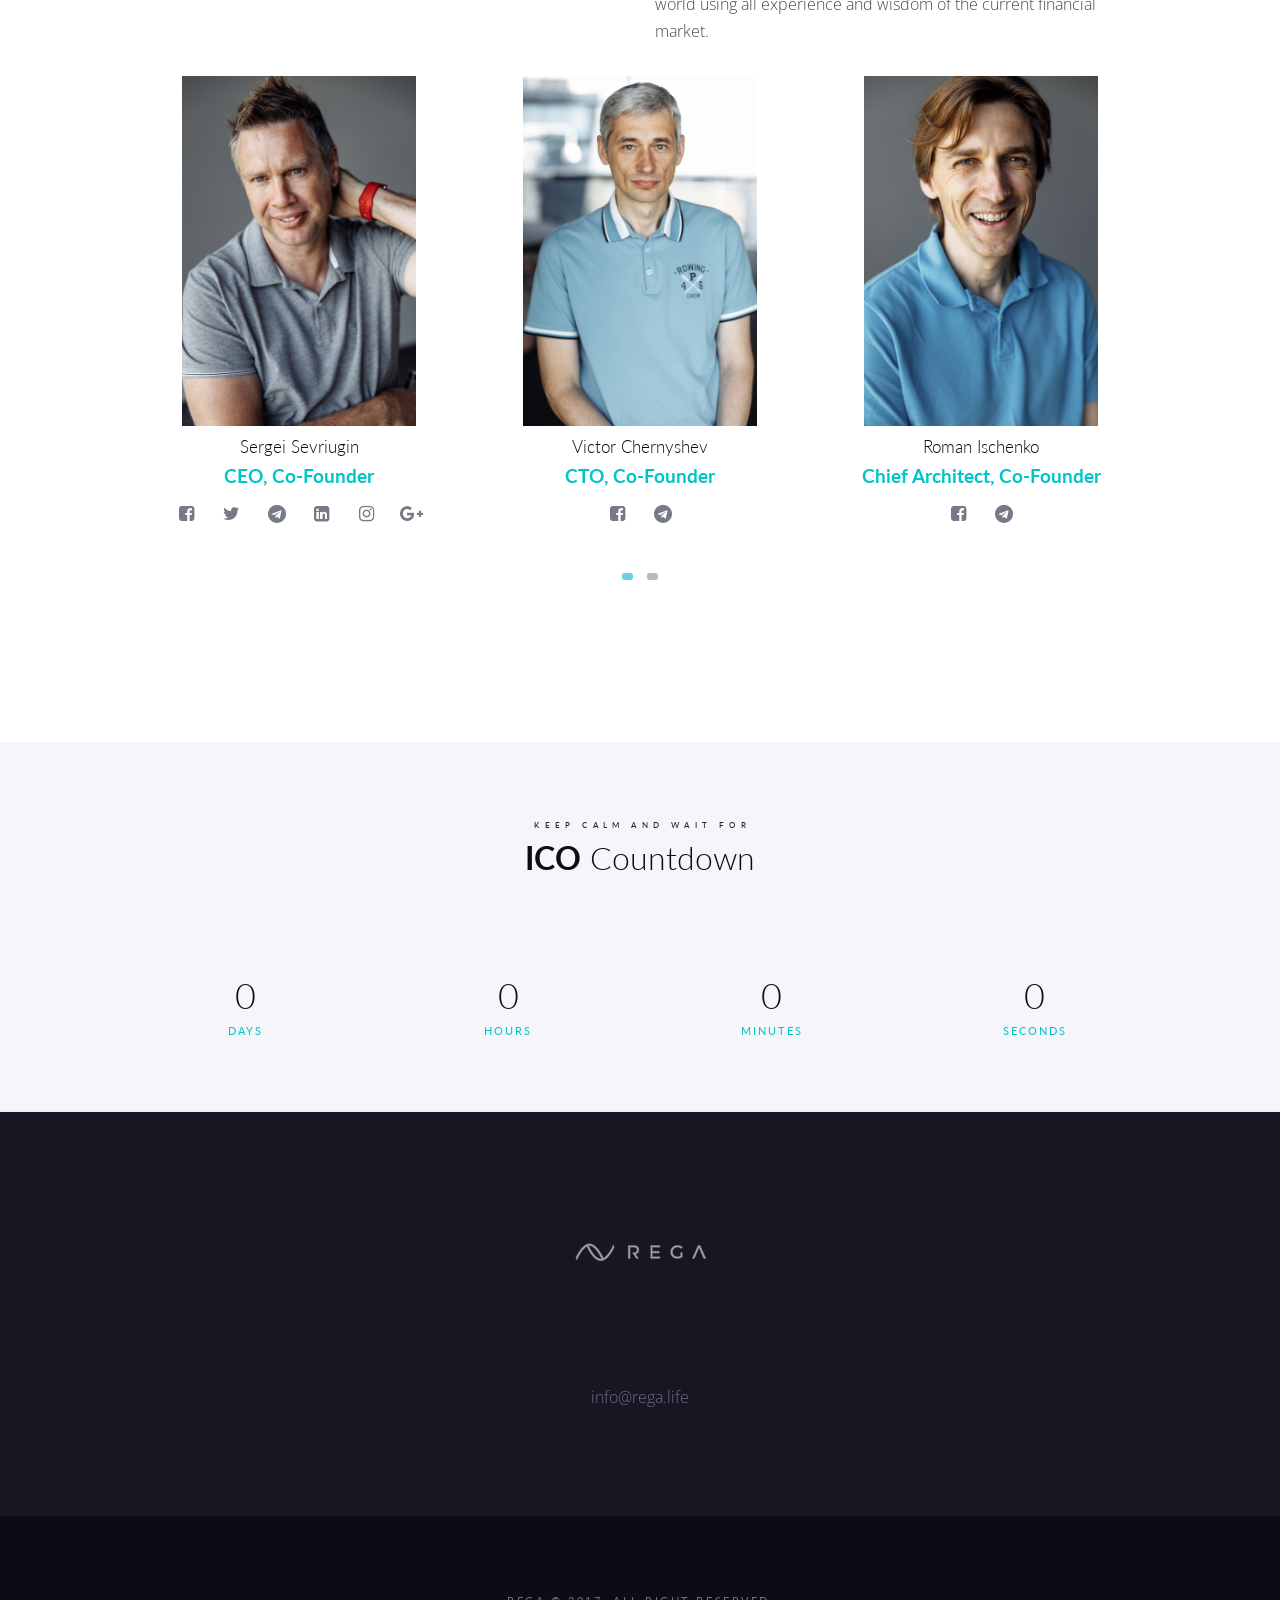
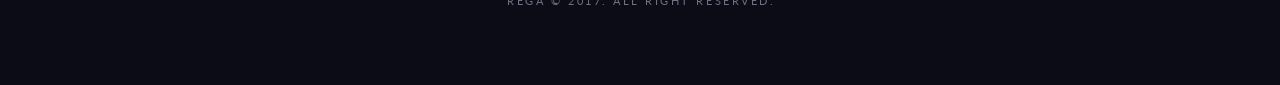
==== commit f9f5255d: "ver.1.8" ====
--- a/index.html
+++ b/index.html
@@ -68,16 +68,16 @@
 						<div class="home-social hidden-xs hidden-sm">
 							<ul>
 								<li>
-									<a href="https://www.facebook.com/rega.site" class="fa fa-facebook-square wow fadeIn animated" data-wow-offset="150" data-wow-delay="0s" style="visibility: visible; animation-delay: 0s; animation-name: fadeIn;"></a>
+									<a onclick="return !window.open(this.href) href="https://www.facebook.com/rega.site" class="fa fa-facebook-square wow fadeIn animated" data-wow-offset="150" data-wow-delay="0s" style="visibility: visible; animation-delay: 0s; animation-name: fadeIn;"></a>
 								</li>
 								<li>
-									<a href="#" class="fa fa-telegram wow fadeIn animated" data-wow-offset="150" data-wow-delay=".15s" style="visibility: visible; animation-delay: 0.15s; animation-name: fadeIn;"></a>
+									<a onclick="return !window.open(this.href) href="#" class="fa fa-telegram wow fadeIn animated" data-wow-offset="150" data-wow-delay=".15s" style="visibility: visible; animation-delay: 0.15s; animation-name: fadeIn;"></a>
 								</li>
 								<li>
-									<a href="https://plus.google.com/+REGARiskSharing" class="fa fa-google-plus wow fadeIn animated" data-wow-offset="150" data-wow-delay=".3s" style="visibility: visible; animation-delay: 0.3s; animation-name: fadeIn;"></a>
+									<a onclick="return !window.open(this.href) href="https://plus.google.com/+REGARiskSharing" class="fa fa-google-plus wow fadeIn animated" data-wow-offset="150" data-wow-delay=".3s" style="visibility: visible; animation-delay: 0.3s; animation-name: fadeIn;"></a>
 								</li>
 								<li>
-									<a href="#" class="fa fa-slack wow fadeIn animated" data-wow-offset="150" data-wow-delay=".5s" style="visibility: visible; animation-delay: 0.5s; animation-name: fadeIn;"></a>
+									<a onclick="return !window.open(this.href) href="#" class="fa fa-slack wow fadeIn animated" data-wow-offset="150" data-wow-delay=".5s" style="visibility: visible; animation-delay: 0.5s; animation-name: fadeIn;"></a>
 								</li>
 							</ul>
 						</div>
@@ -216,26 +216,24 @@
                         </div>
                     </div>
                     <div class="row">
-                        <div class="col-sm-6 wow fadeInUp margin-bottom-xs-40">
+                        <div class="col-sm-12 wow fadeInUp margin-bottom-xs-40">
                             <blockquote class=" about-quote wow fadeInUp" data-wow-delay="0s">
-                                <p>"Using our 20 years experience in risk management and scoring, we’ve created <b>REGA platform</b>  - the new standard for mutual insurance with state-of-art technology, that will be available for everyone as the new segment of shared economy."</p>
-                                <footer class="">REGA team
-                                </footer>
+                                <p><b>It is time to reinvent insurance. Let us introduce you Crowdsurance.</b></p>
+								<p>We all heard about shared economy: people sharing cars, home, bikes, even wi-fi. But we can’t share our risks and protect each other without insurance companies. We have to pay lots of money because only insurance companies have algorithms for risk assessment, technology and resources.</p>
+								<p>Leveraging our 20 years experience in risk assessment and scoring we are creating REGA Risk Sharing platform where everyone could unite in groups to protect each other. As REGA Platform has fundamental differences with conventional insurance in foundations, rules and philosophy, we introduce new term “Crowdsurance”.</p>
+								<p><b>Crowdsurance</b> is the community of individuals shared their risks with each other. Crowdsurance inseparably connected with blockchain, decentralization and cryptocurrency.</p>
                             </blockquote>
-                            <p style="color:#000; line-height: 1.2; font-weight: 300; font-size: 19px;" class="section-text wow fadeInUp" data-wow-delay=".3s">The platform provides reinsurance facility for all mutual insurance products, that fit REGA risk management standard.</p>
-                        </div>
-                        <!--/.col -->
+                        </div>
+                        <!--
                         <div id="skillbars" class="skillbars col-sm-6">
                             <div class="skillbar-container wow fadeInUp animated" data-wow-delay="0s">
                                 <p class="skillbar-title">pay less
                                     <span>50%</span>
                                 </p>
-                                <!-- Skill Bar Precent_ to change the percent change the data-percent="..." -->
                                 <div class="skillbar">
                                     <div class="skillbar-bar" data-percent="50%"></div>
                                 </div>
                             </div>
-                            <!--/ End Skill Bar -->
                             <div class="skillbar-container wow fadeInUp animated" data-wow-delay=".3s">
                                 <p class="skillbar-title">flat fee
                                     <span>20%</span>
@@ -244,7 +242,6 @@
                                     <div class="skillbar-bar delay0-4s" data-percent="20%"></div>
                                 </div>
                             </div>
-                            <!--/ End Skill Bar -->
                             <div class="skillbar-container wow fadeInUp animated" data-wow-delay=".6s">
                                 <p class="skillbar-title">payback
                                     <span>50%</span>
@@ -253,17 +250,17 @@
                                     <div class="skillbar-bar delay0-8s" data-percent="50%"></div>
                                 </div>
                             </div>
-                            <!--/ End Skill Bar -->
-                        </div>
-                        <!--/.col -->
+
+                        </div>
+						-->
                         <div class="col-sm-12 wow fadeInUp margin-bottom-xs-40">
                             <div class="col-sm-4 col-md-2 advantage">
 								<img src="img/agent.png" class="img-responsive" alt="">
-                                <p class="margin-top">No agents or brokers</p>
+                                <p class="margin-top">No agents, no brokers</p>
 							</div>
 							<div class="col-sm-4 col-md-2 advantage">
 								<img src="img/50pro.png" class="img-responsive" alt="">
-                                <p class="margin-top">50% price off compared to conventional insurance products</p>
+                                <p class="margin-top">Cost saving</p>
 							</div>
 							<div class="col-sm-4 col-md-2 advantage">
 								<img src="img/smile.png" class="img-responsive" alt="">
@@ -275,11 +272,11 @@
 							</div>
 							<div class="col-sm-4 col-md-2 advantage">
 								<img src="img/timer.png" class="img-responsive" alt="">
-                                <p class="margin-top">90 sec to get a coverage, 90 minutes to get claim payment</p>
+                                <p class="margin-top">Instant payments</p>
 							</div>
 							<div class="col-sm-4 col-md-2 advantage">
 								<img src="img/magnifier.png" class="img-responsive" alt="">
-                                <p class="margin-top">All transactions in public blockchain</p>
+                                <p class="margin-top">Blockchain = transparency</p>
 							</div>
                         </div>
                     </div>
@@ -353,7 +350,7 @@
                             REGA platform
                         </div>
                         <div>
-                            <h1 class="section-title-heading">mutual <span>insurance</span></h1>
+                            <h1 class="section-title-heading"><span>Crowdsurance</span></h1>
                         </div>
                     </div>
                     <div class="services-section-items padding-top-sm-10 row">
@@ -364,7 +361,7 @@
                             </div>
                             <h4 class="services-item-title font-second">pet</h4>
                             <div class="services-section-item-text">
-                                <p>Join Lexi Club mutual pet insurance and get up to 80% payback on vet bills. If nothing has happened with your pet get up to 50% investment back</p>
+                                <p>Join Lexi Club pet Сrowdsurance and get up to 80% payback on vet bills. If nothing has happened with your pet get up to 50% investment back</p>
                                 <a href="http://lexiclub.org/indexEN.html" class="btn" data-text="try">try</a>
                             </div>
                         </div>
@@ -377,7 +374,8 @@
                             <h4 class="services-item-title font-second">gadget</h4>
                             <div class="services-section-item-text">
                                 <p>Invest around 2,5% of your gadget price to the REGA Pool to protect your gadget from selected risks without overhead of financial institutions</p>
-                                <a href="https://play.google.com/store/apps/details?id=site.REGA.REGA" class="btn" data-text="try">try prototype</a>
+                                <a href="img/Main—screen—long.jpg" data-lightbox-gallery="gallery12" data-lightbox-hidpi="img/Main—screen—long.jpg" class="btn lightbox" data-text="try">try prototype</a>
+								<a href="img/New—account—done.jpg" data-lightbox-gallery="gallery12" data-lightbox-hidpi="img/New—account—done.jpg" class="btn lightbox"></a>
                             </div>
                         </div>
                         <!--/ End Services Section Item -->
@@ -388,7 +386,7 @@
                             </div>
                             <h4 class="services-item-title font-second">parametric</h4>
                             <div class="services-section-item-text">
-                                <p>Use data from various sensors and detectors to trigger insurance payment upon occurrence of certain event</p><br>
+                                <p>Use data from various sensors and detectors to trigger payment request upon occurrence of certain event</p><br>
                                 <a href="regawhitepaper.pdf" class="btn" data-text="try">read</a>
                             </div>
                         </div>
@@ -412,7 +410,7 @@
                             </div>
                             <h4 class="services-item-title font-second">house</h4>
                             <div class="services-section-item-text">
-                                <p>Drones can be used in REGA Mutual Real Estate Insurance to check the property condition and provide evidence, when insurance case has happened and the property is damaged</p>
+                                <p>Drones can be used in REGA Real Estate Crowdsurance Insurance to check the property condition and provide evidence, case has happened and the property is damaged</p>
                                 <a href="regawhitepaper.pdf" class="btn" data-text="try">read</a>
                             </div>
                         </div>
@@ -424,7 +422,7 @@
                             </div>
                             <h4 class="services-item-title font-second">health</h4>
                             <div class="services-section-item-text">
-                                <p>Parametric data from personal assistants, smart watches, fitness trackers, health applications will be used to adjust scoring models. REGA Mutual Health insurance products will provide price effective solution for everyone</p>
+                                <p>Parametric data from personal assistants, smart watches, fitness trackers, health applications will be used to adjust scoring models. REGA Health Crowdsurance insurance products will provide price effective solution for everyone</p>
                                 <a href="regawhitepaper.pdf" class="btn" data-text="try">read</a>
                             </div>
                         </div>
@@ -811,7 +809,7 @@
                             </div>
                         </div>
                         <div class="col-sm-6 padding-top-10">
-                            <p class="section-text">We start crowdsale of REGA Risk Sharing (RST) tokens at 15th September 2017. RST - Smart token with 20% CRR and it can be converted back to Ξ any time after crowdsale is finished for the price calculated as total number of RST tokens / ( Ξ reserves * CRR )</p>
+                            <p class="section-text">We start Presale of REGA Risk Sharing (RST) tokens at 15th September 2017 and Crowdsale at 15th October 2017. RST - Smart token with 20% CRR and it can be converted back to Ξ any time after crowdsale is finished for the price calculated as total number of RST tokens / ( Ξ reserves * CRR )</p>
                         </div>
                     </div>
                     <div class="row padding-top-20">
@@ -832,7 +830,7 @@
                                         <li><em>Min: 100</em> RST / holder</li>
                                         <li><em>Max: 700</em> RST / holder</li>
                                         <li><em>Start</em> 15 Sep 2017</li>
-                                        <li><em>End</em> 15 Oct 2017</li>
+                                        <li><em>End</em> 14 Oct 2017</li>
                                     </ul>
                                 </div>
                                 <!--/ .pricing-body -->
@@ -892,7 +890,7 @@
 										<li><em>Qt: 500.000</em> tokens</li>
                                         <li><em>Min: 10</em> RST / holder</li>
                                         <li><em>Max:</em> no limits</li>
-                                        <li><em>Start</em> 15 Oct 2017</li>
+                                        <li><em>Start</em> 16 Oct 2017</li>
                                         <li><em>End</em> 16 Oct 2017</li>
                                     </ul>
                                 </div>
@@ -923,7 +921,7 @@
 										<li><em>Qt:  4.170.001</em> tokens</li>
                                         <li><em>Min: 10</em> RST / holder</li>
                                         <li><em>Max:</em> no limits</li>
-                                        <li><em>Start</em> 16 Oct 2017</li>
+                                        <li><em>Start</em> 17 Oct 2017</li>
                                         <li><em>End</em> 15 Nov 2017</li>
                                     </ul>
                                 </div>
@@ -964,7 +962,7 @@
                                 <i class="">
 									<img src="img/icon_dog.png" alt="">
                                 </i>
-                                <span data-active="7,000&nbsp;ETH"> 7,000&nbsp;ETH</span>
+                                <span data-active="10,000&nbsp;ETH"> 10,000&nbsp;ETH</span>
                             </li>
                             <li data-que="2" class=" wow fadeInDown" data-wow-offset="100" data-wow-delay=".15s">
                                 <i class="icon-gears">
@@ -975,7 +973,7 @@
                                 <i class="">
 									<img src="img/icon_car_home.png" alt="">
                                 </i>
-                                <span data-active="40,000&nbsp;ETH"> 40,000&nbsp;ETH</span>
+                                <span data-active="75,000&nbsp;ETH"> 75,000&nbsp;ETH</span>
                             </li>
                             <li data-que="4" class=" wow fadeInDown" data-wow-offset="100" data-wow-delay=".45s">
                                 <i class="">
@@ -998,40 +996,40 @@
                     <!-- process item -->
                     <div class="process-item section-text row container">
                         <div class="col-xs-12 col-sm-6">
-                            <p>The REGA Risk Sharing platform prototype is redesigned and improved. Claim processing updated to include the token holders voting. REGA smart contract fabric is created in blockchain layer.</p>
+                            <p>The REGA Risk Sharing platform prototype is redesigned and improved. Claim processing updated to include the token holders voting. REGA smart contract factory is created in blockchain layer</p>
                         </div>
                         <div class="col-xs-12 col-sm-6">
-                            <p>Lexi Club Mutual Pet insurance implemented on US and EU markets. Scoring model adjusted based on current claim statictic</p>
+                            <p>Lexi Club Pet Crowdsurance implemented on US and EU markets. Scoring model adjusted based on current cases statictic</p>
                         </div>
                     </div>
                     <!--/ End process item -->
                     <!-- process item -->
                     <div class="process-item section-text row container">
                         <div class="col-xs-12 col-sm-6">
-                            <p>REGA Risk Sharing Platform developed and available to 3rd party developers. The platform is open source.</p>
+                            <p>REGA Risk Sharing Platform developed and available to 3rd party developers. The platform is open source</p>
                         </div>
                         <div class="col-xs-12 col-sm-6">
-                            <p>REGA gadget protection product to include Apple devices in the program. Start sale the gadget protection in US/EU markets. REGA Super Pool is capitalized and can provide reinsurance to the 3rd party products.</p>
+                            <p>REGA gadget protection product to include Apple devices in the program. Start sale the gadget protection in US/EU markets. REGA Super Pool is capitalized and can facility reinsurance to the 3rd party products</p>
                         </div>
                     </div>
                     <!--/ End process item -->
                     <!-- process item -->
                     <div class="process-item section-text row container">
                         <div class="col-xs-12 col-sm-6">
-                            <p class="">REGA Risk Sharing platform includes new API for parametric, car and property insurance.</p>
+                            <p class="">REGA Risk Sharing platform includes new API for parametric, car and property Crowdsurance</p>
                         </div>
                         <div class="col-xs-12 col-sm-6">
-                            <p>Mutual products range is extended to include car and property insurance. Drone insurance products implemented. REGA Super Pool recapitalized to withhold new product risks. Scoring model adjusted based on current claim statictic.</p>
+                            <p>Products range is extended to include car and property Crowdsurance. Drone Crowdsurance products implemented. REGA Super Pool recapitalized to withhold new product risks. Scoring model adjusted based on current cases statictic</p>
                         </div>
                     </div>
                     <!--/ End process item -->
                     <!-- process item -->
                     <div class="process-item section-text row container">
                         <div class="col-xs-12 col-sm-6">
-                            <p class="">REGA Risk Sharing platform includes new API for the personal health insurance.</p>
+                            <p class="">REGA Risk Sharing platform includes new API for the personal health Crowdsurance</p>
                         </div>
                         <div class="col-xs-12 col-sm-6">
-                            <p class="">Personal health insurance is added to the product range. Service part for the health insurance is added to the Platform. Additional capital provided to the super pool.</p>
+                            <p class="">Personal health Crowdsurance is added to the product range. Service part for the health insurance is added to the Platform. Additional capital provided to the Super pool</p>
                         </div>
                     </div>
                     <!--/ End process item -->
@@ -1614,9 +1612,9 @@
                 <!--/ End footer logo -->
                 <!-- Social icons -->
                 <div class="footer-social">
-                    <a href="https://www.facebook.com/REGA.site" class="fa fa-facebook-square wow fadeIn" data-wow-offset="150" data-wow-delay="0s"></a>
-					<a href="#" class="fa fa-telegram wow fadeIn" data-wow-offset="150" data-wow-delay=".15s"></a>
-                    <a href="https://plus.google.com/+REGARiskSharing" class="fa fa-google-plus wow fadeIn" data-wow-offset="150" data-wow-delay=".3s"></a>
+                    <a onclick="return !window.open(this.href) href="https://www.facebook.com/REGA.site" class="fa fa-facebook-square wow fadeIn" data-wow-offset="150" data-wow-delay="0s"></a>
+					<a onclick="return !window.open(this.href) href="#" class="fa fa-telegram wow fadeIn" data-wow-offset="150" data-wow-delay=".15s"></a>
+                    <a onclick="return !window.open(this.href) href="https://plus.google.com/+REGARiskSharing" class="fa fa-google-plus wow fadeIn" data-wow-offset="150" data-wow-delay=".3s"></a>
 					<br><br>
 					<a href="mailto:info@rega.life">info@rega.life</a>
 					<!--<a href="#." class="fa fa-twitter wow fadeIn" data-wow-offset="150" data-wow-delay=".15s"></a>
@@ -1674,7 +1672,7 @@
                             <input class="input-field" type="text" name="company" id="tokents" />
                         </div>
                     </div>
-					<p class="text-center">PRESALE starts on Sep 1st. Book now RST tokens and we'll contact you personally</p>
+					<p class="text-center">PRESALE starts on Sep 15st. Book now RST tokens and we'll contact you personally</p>
                     <div id="form-messages" class="form-message"></div>
                     <div class="col-xs-12 margin-top-30 text-center">
                         <button id="btn-submit" type="submit" class="btn btn-animated btn-contact ripple-alone" for="fmc-email-app" data-text="send it"><span class="btn-icon"><span class="loader-parent"><span class="loader3"></span></span></span>
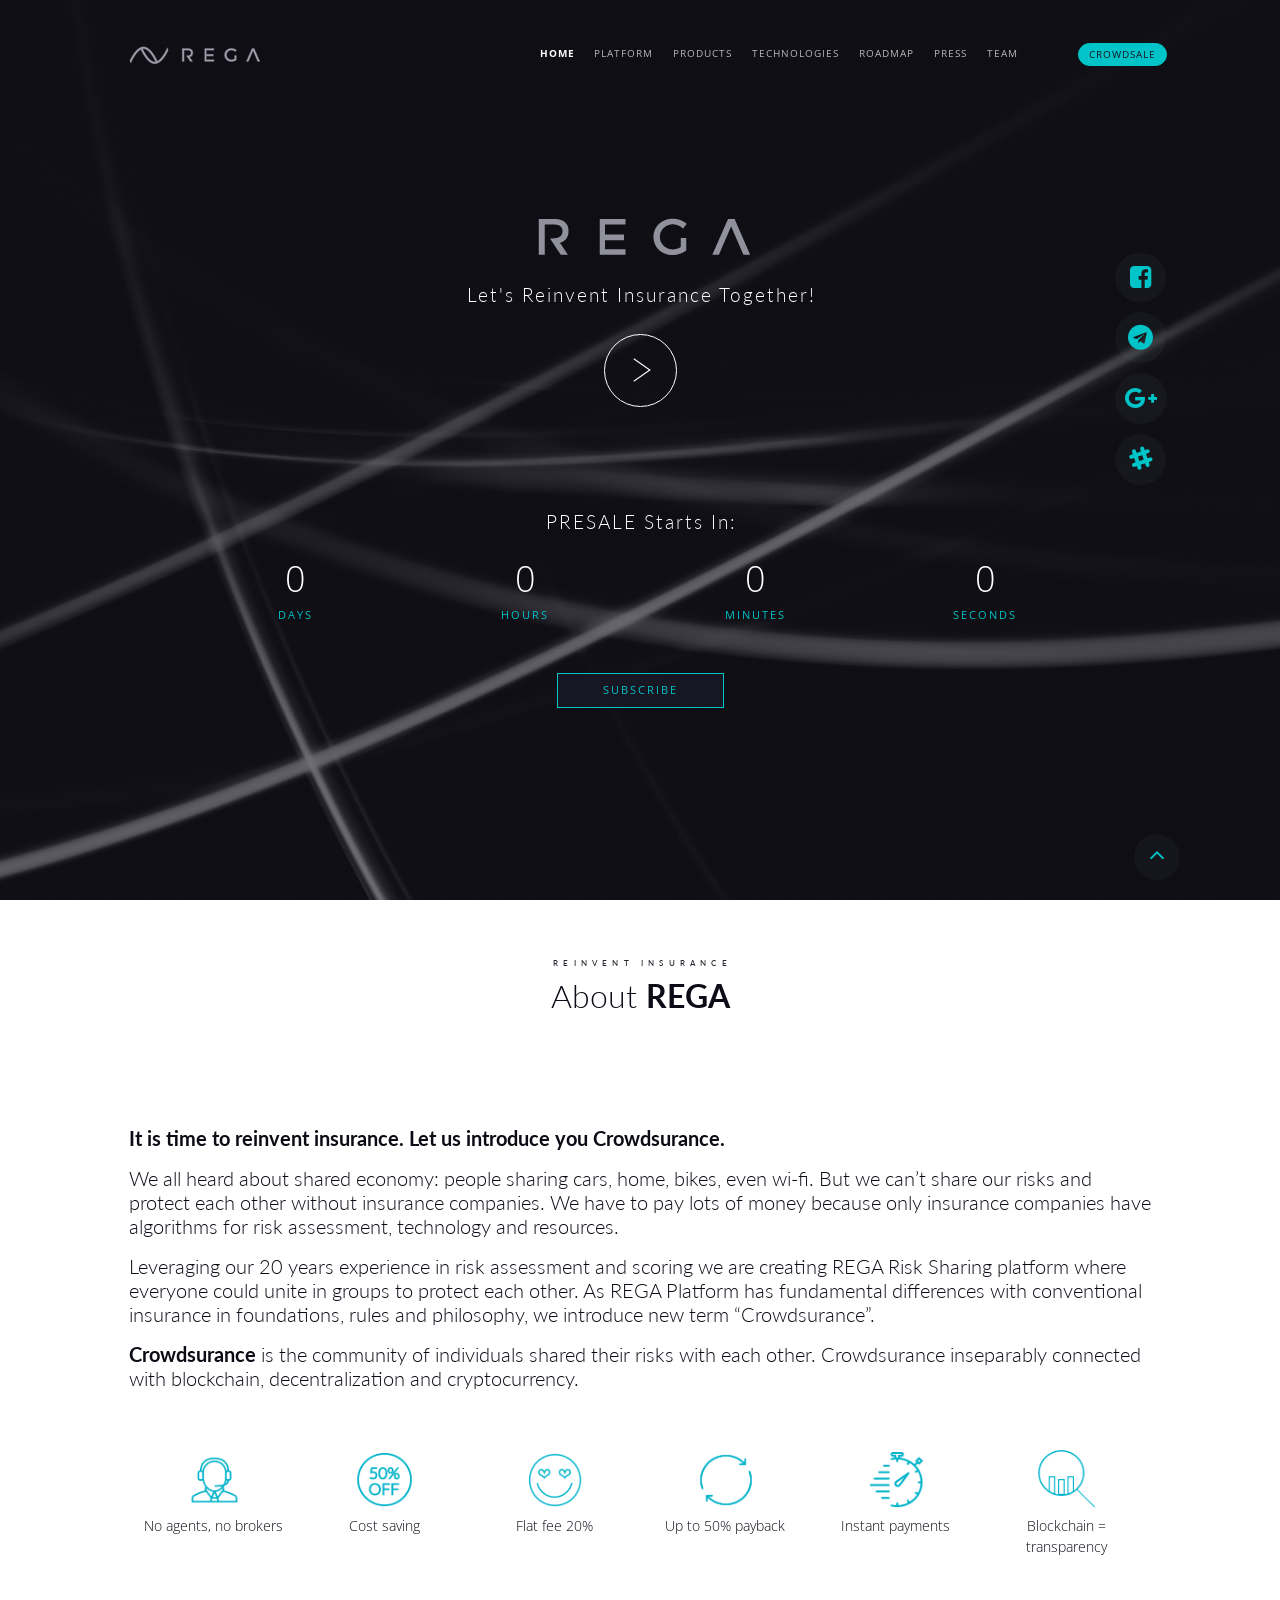
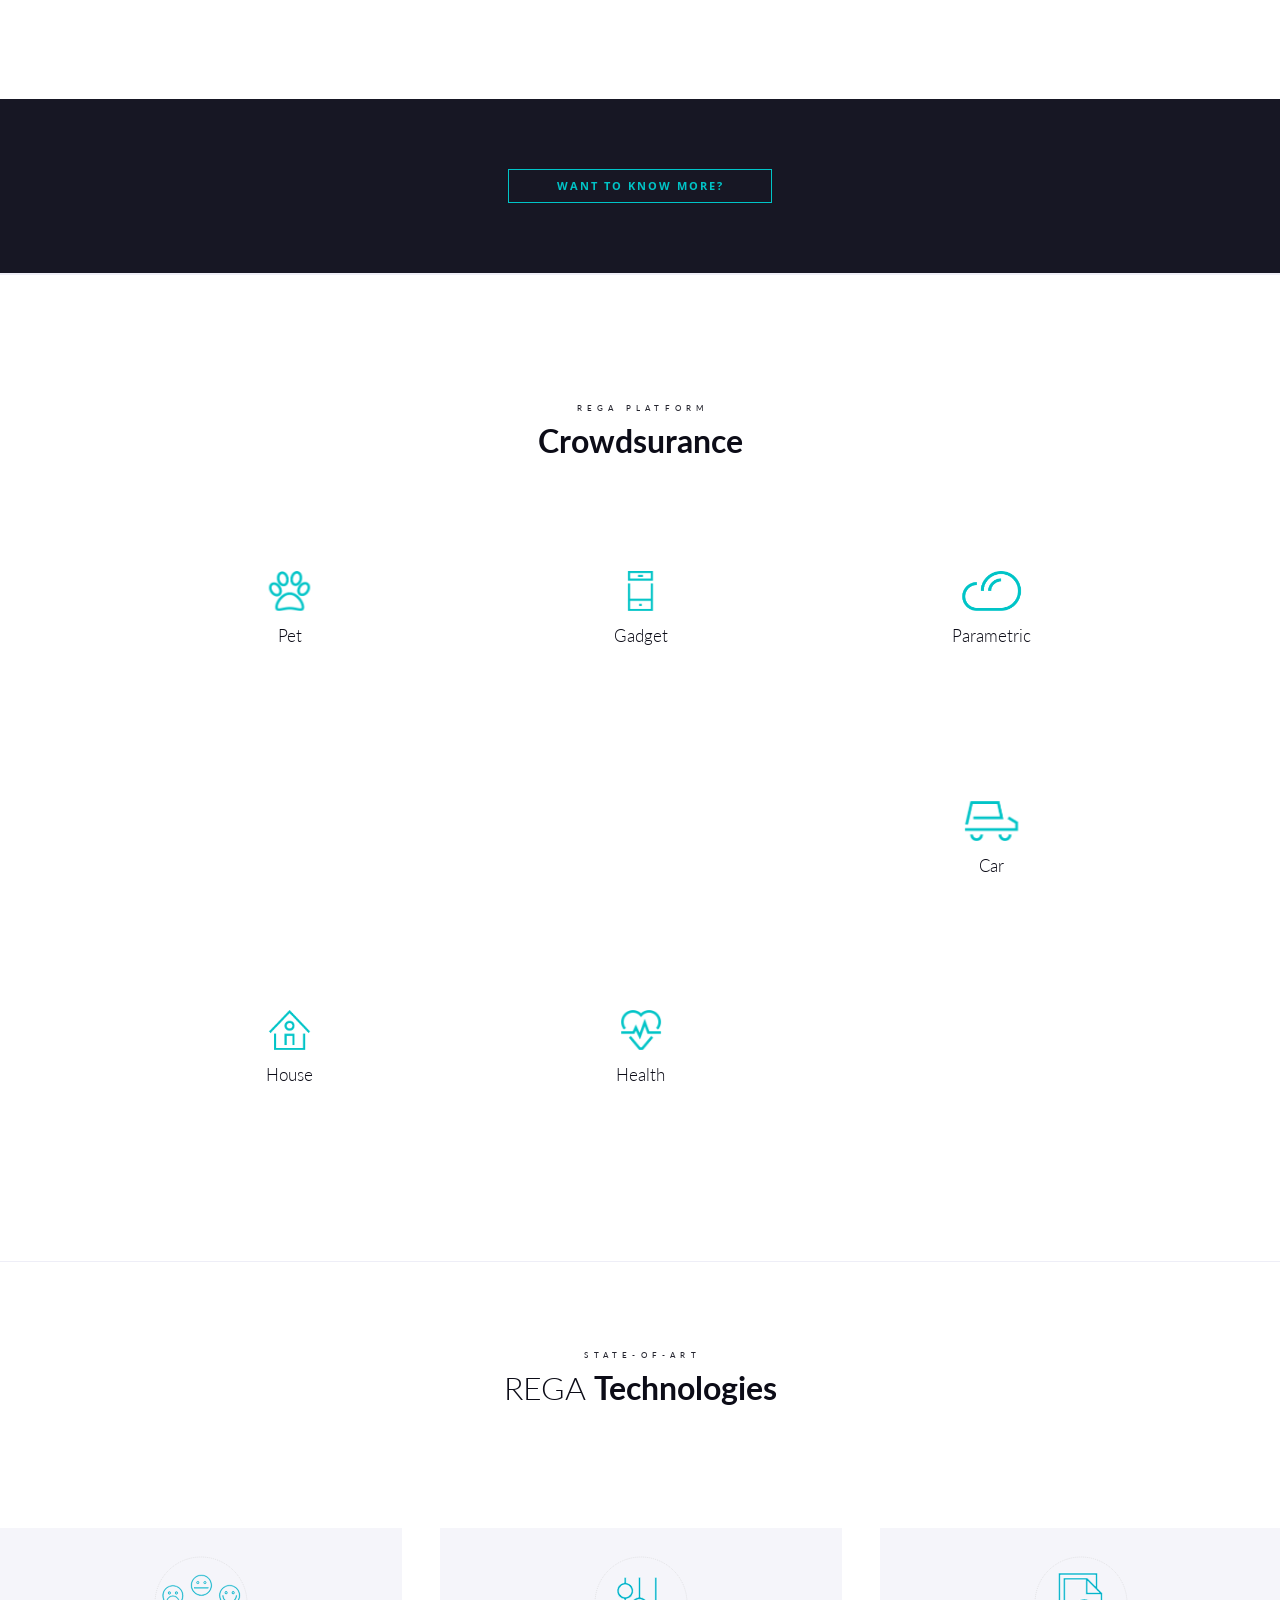
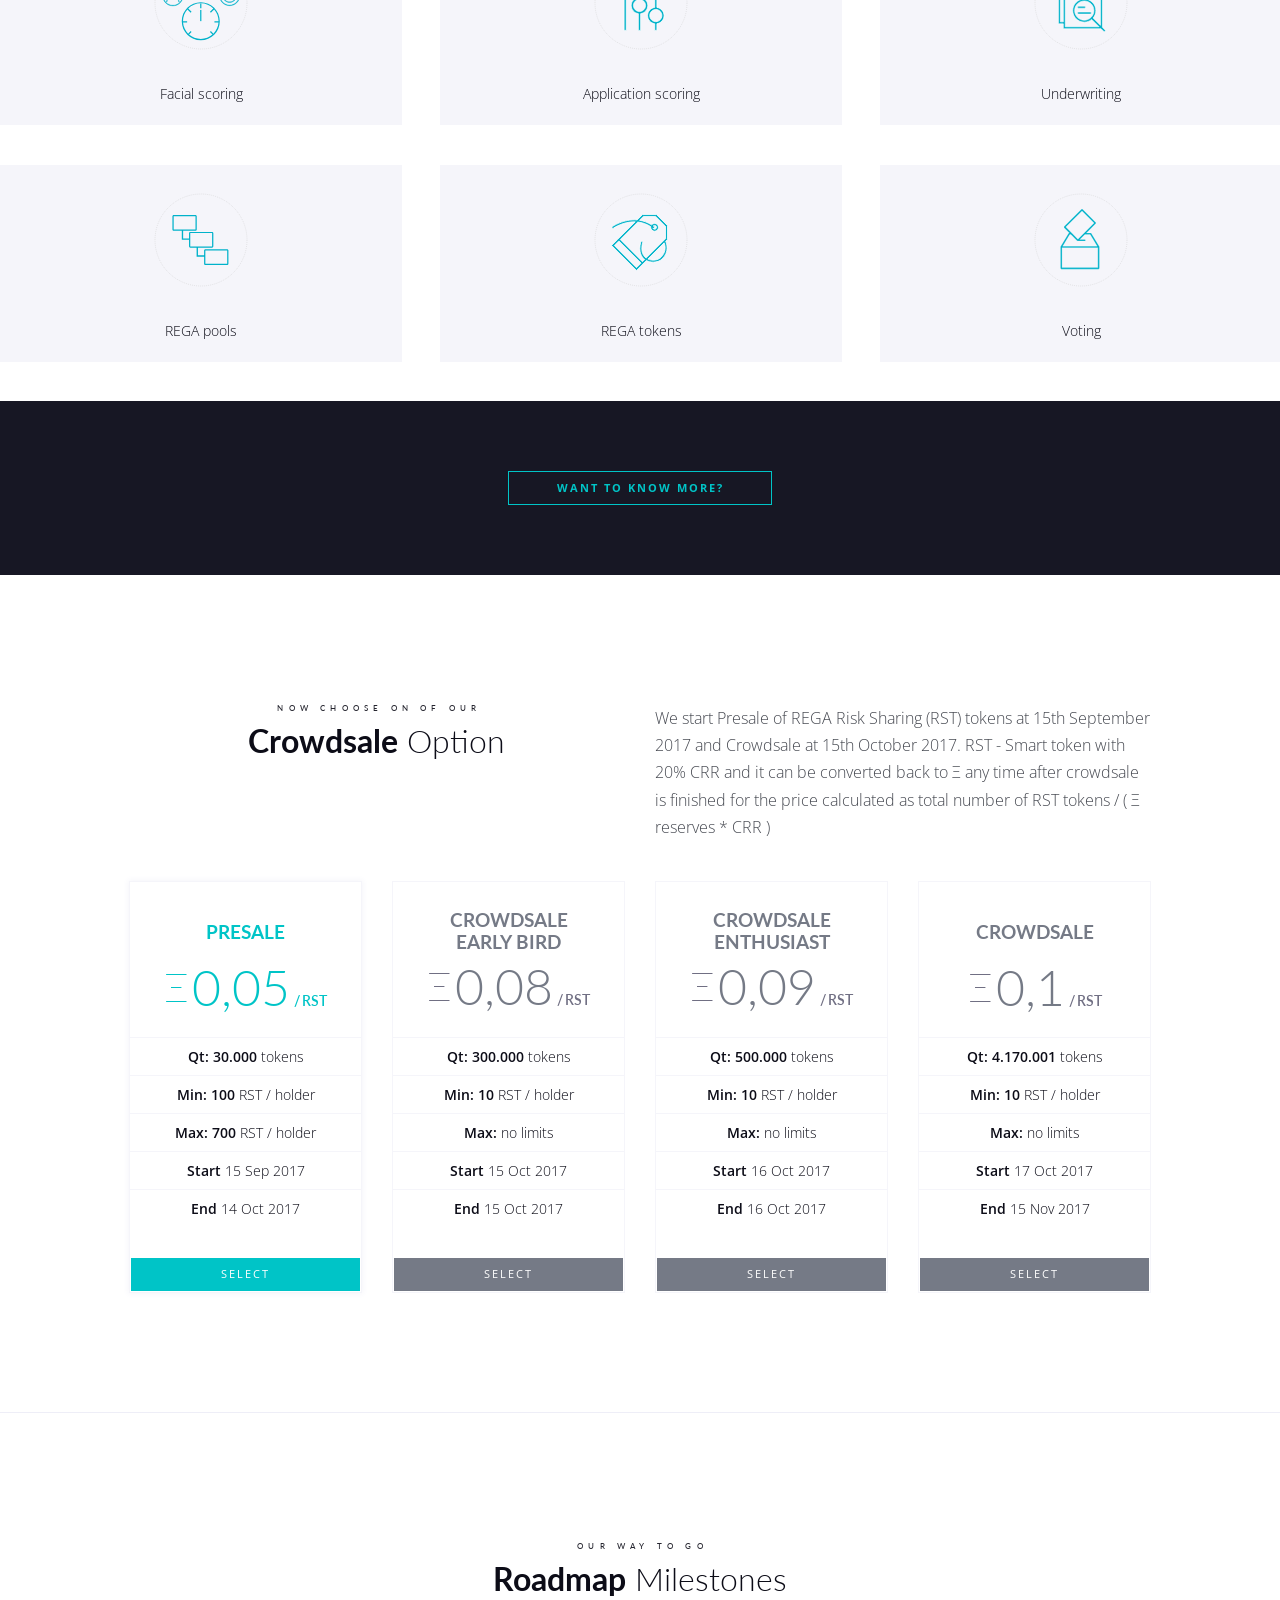
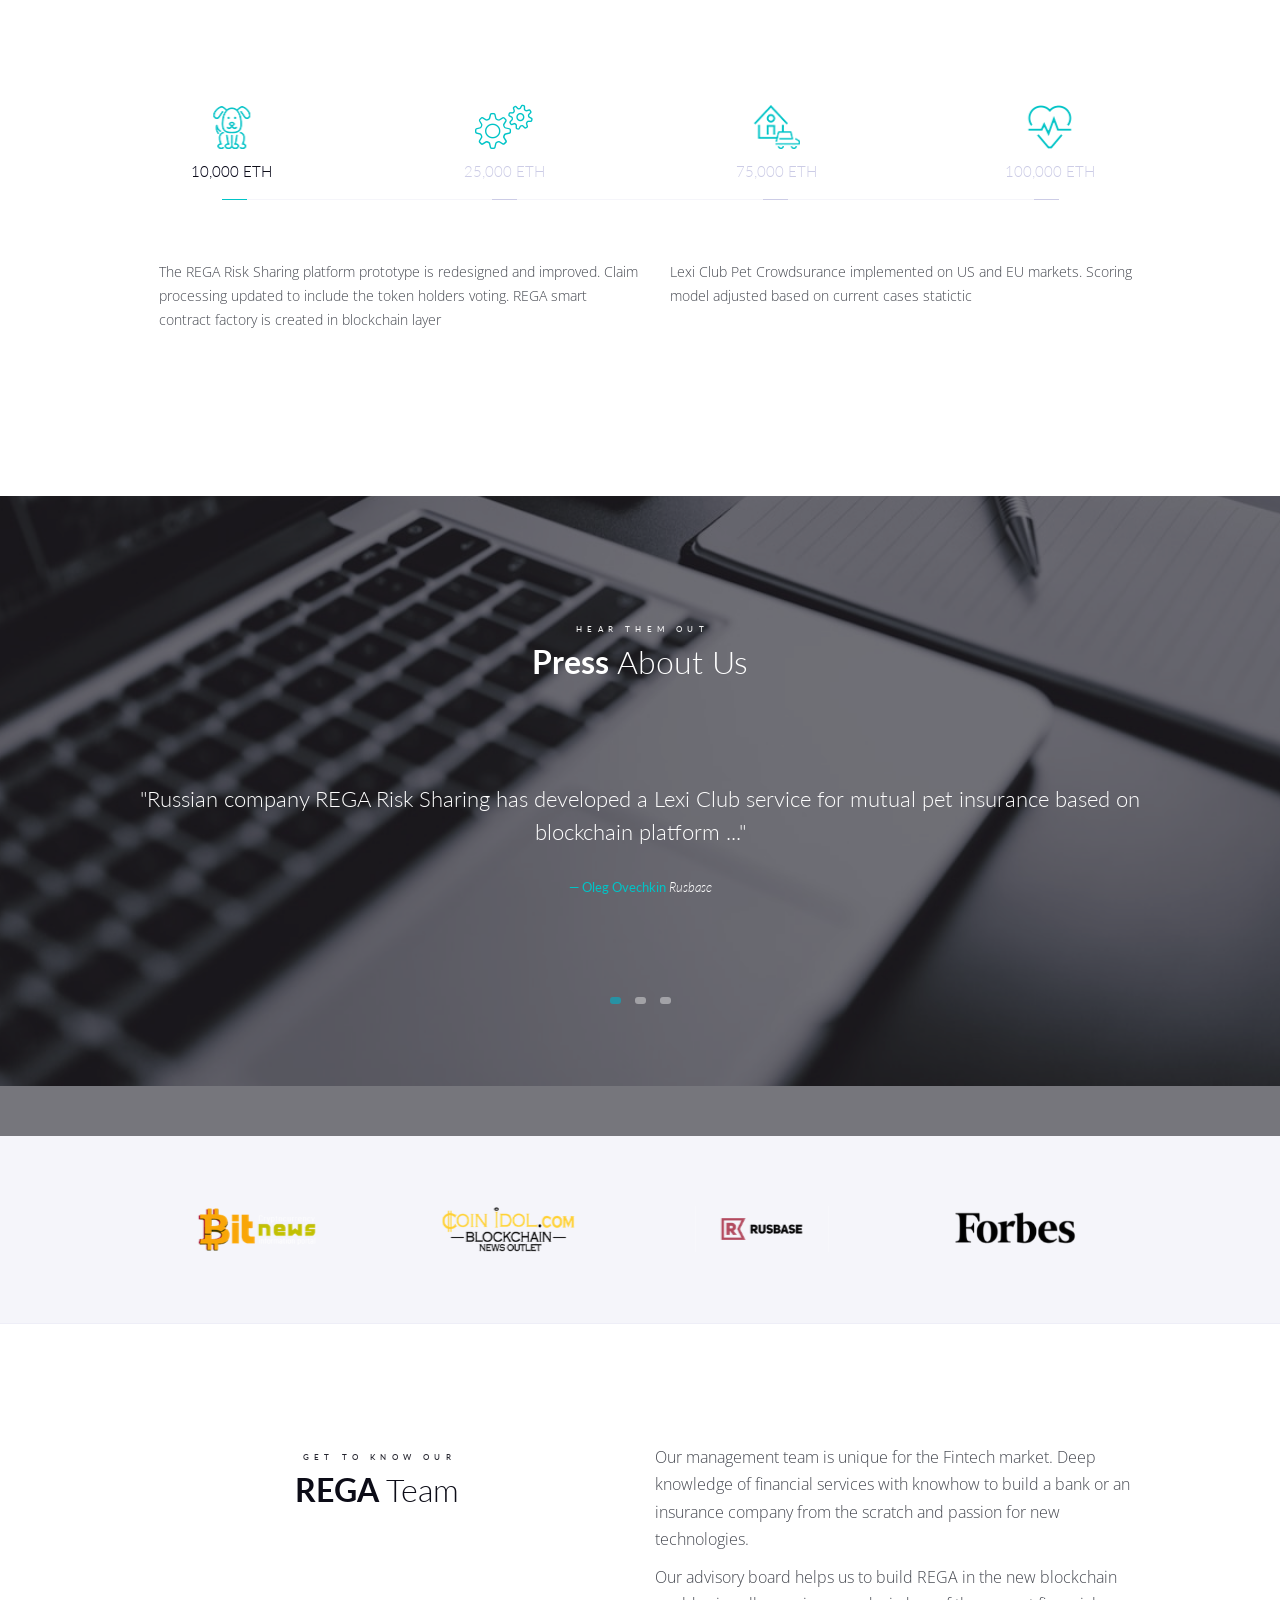
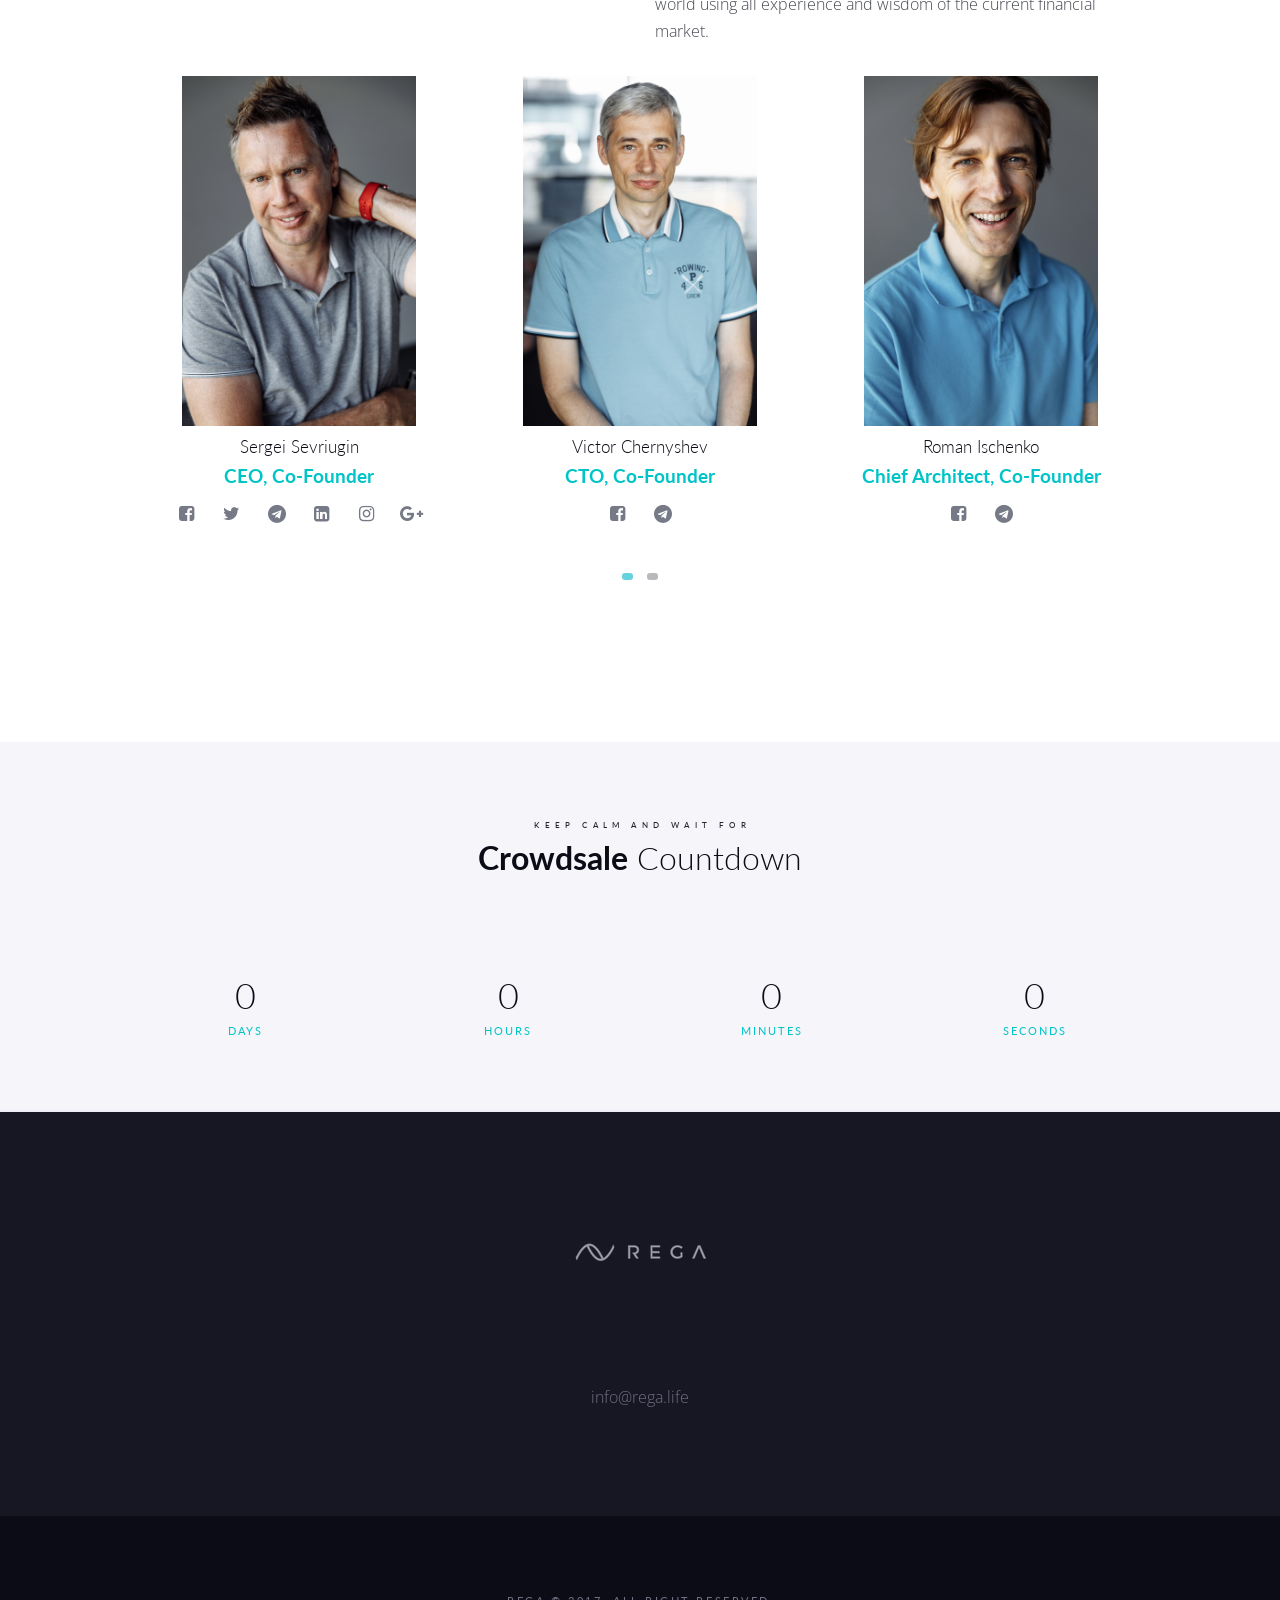
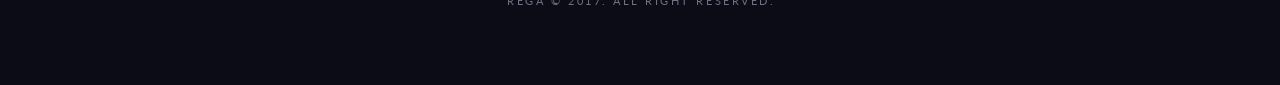
==== commit d18a0828: "ver.1.9" ====
--- a/index.html
+++ b/index.html
@@ -372,10 +372,10 @@
                                 <!--<i class="fa fa-mobile fa-lg" aria-hidden="true"></i>-->
                             </div>
                             <h4 class="services-item-title font-second">gadget</h4>
-                            <div class="services-section-item-text">
+                            <div class="services-section-item-text text-center">
                                 <p>Invest around 2,5% of your gadget price to the REGA Pool to protect your gadget from selected risks without overhead of financial institutions</p>
-                                <a href="img/Main—screen—long.jpg" data-lightbox-gallery="gallery12" data-lightbox-hidpi="img/Main—screen—long.jpg" class="btn lightbox" data-text="try">try prototype</a>
-								<a href="img/New—account—done.jpg" data-lightbox-gallery="gallery12" data-lightbox-hidpi="img/New—account—done.jpg" class="btn lightbox"></a>
+                                <a href="img/Main-screen-long.jpg" data-lightbox-gallery="gallery12" data-lightbox-hidpi="img/Main-screen-long.jpg" class="btn lightbox" data-text="try">try prototype</a>
+								<a href="img/New-account-done.jpg" data-lightbox-gallery="gallery12" data-lightbox-hidpi="img/New-account-done.jpg" class="btn lightbox"></a>
                             </div>
                         </div>
                         <!--/ End Services Section Item -->
@@ -1555,7 +1555,7 @@
                                 keep calm and wait for
                             </div>
                             <div>
-                                <h1 class="section-title-heading"><span>ICO</span> countdown</h1>
+                                <h1 class="section-title-heading"><span>Crowdsale</span> countdown</h1>
                             </div>
                         </div>
                         <!-- Fact Item -->
@@ -1672,7 +1672,7 @@
                             <input class="input-field" type="text" name="company" id="tokents" />
                         </div>
                     </div>
-					<p class="text-center">PRESALE starts on Sep 15st. Book now RST tokens and we'll contact you personally</p>
+					<p class="text-center">PRESALE starts on Sep 15th. Book now RST tokens and we'll contact you personally</p>
                     <div id="form-messages" class="form-message"></div>
                     <div class="col-xs-12 margin-top-30 text-center">
                         <button id="btn-submit" type="submit" class="btn btn-animated btn-contact ripple-alone" for="fmc-email-app" data-text="send it"><span class="btn-icon"><span class="loader-parent"><span class="loader3"></span></span></span>
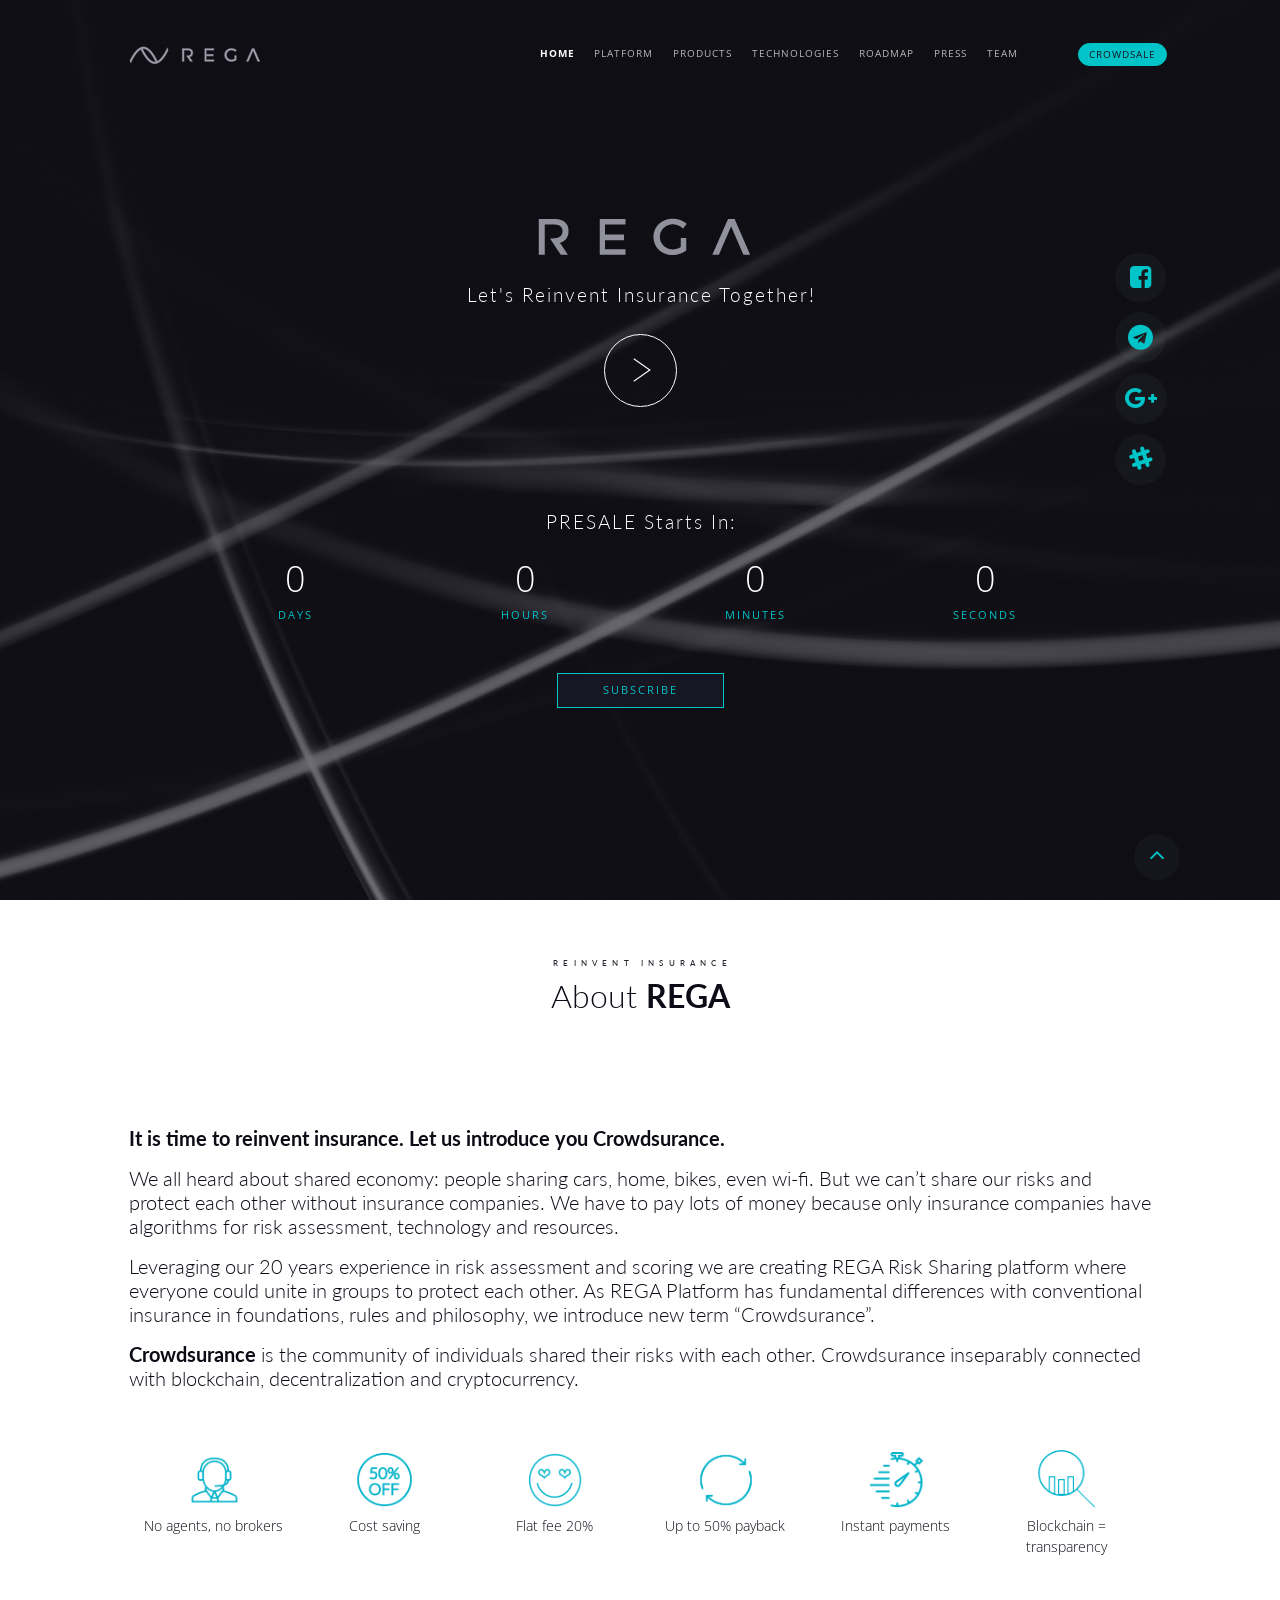
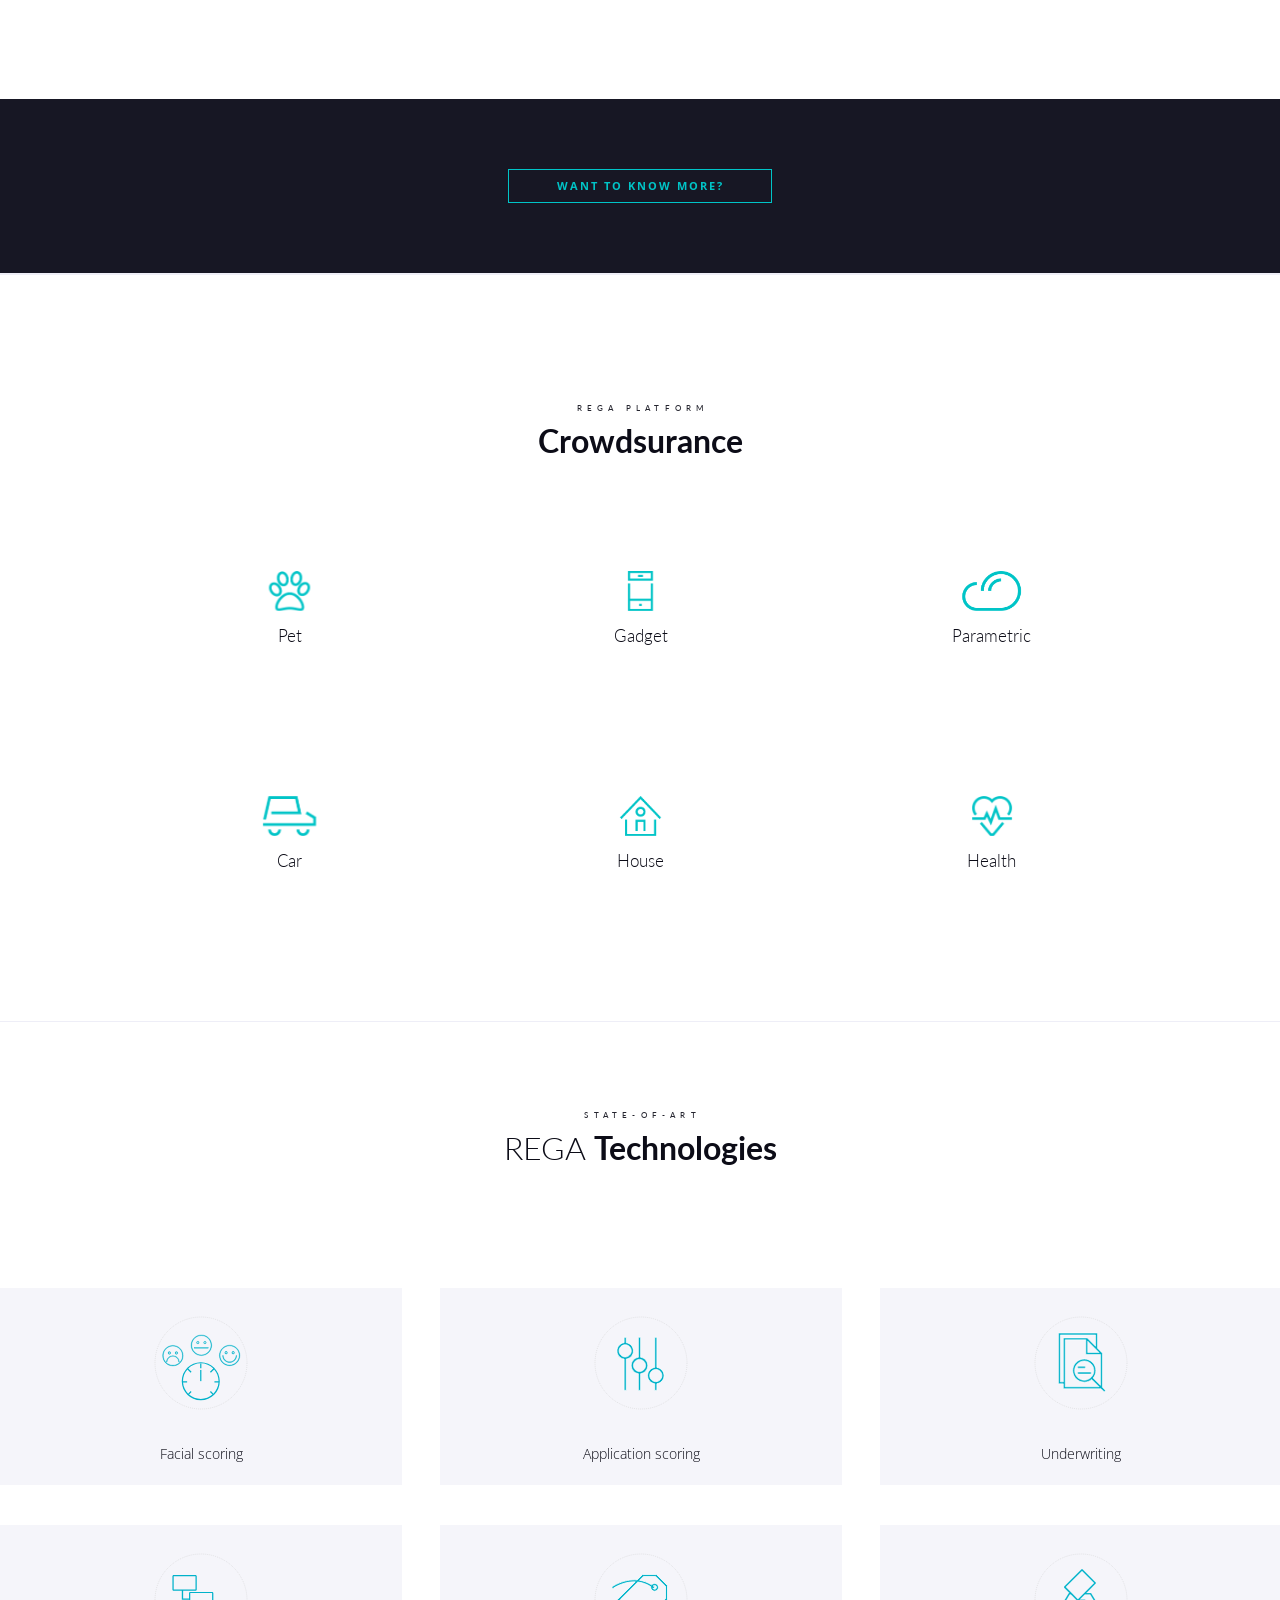
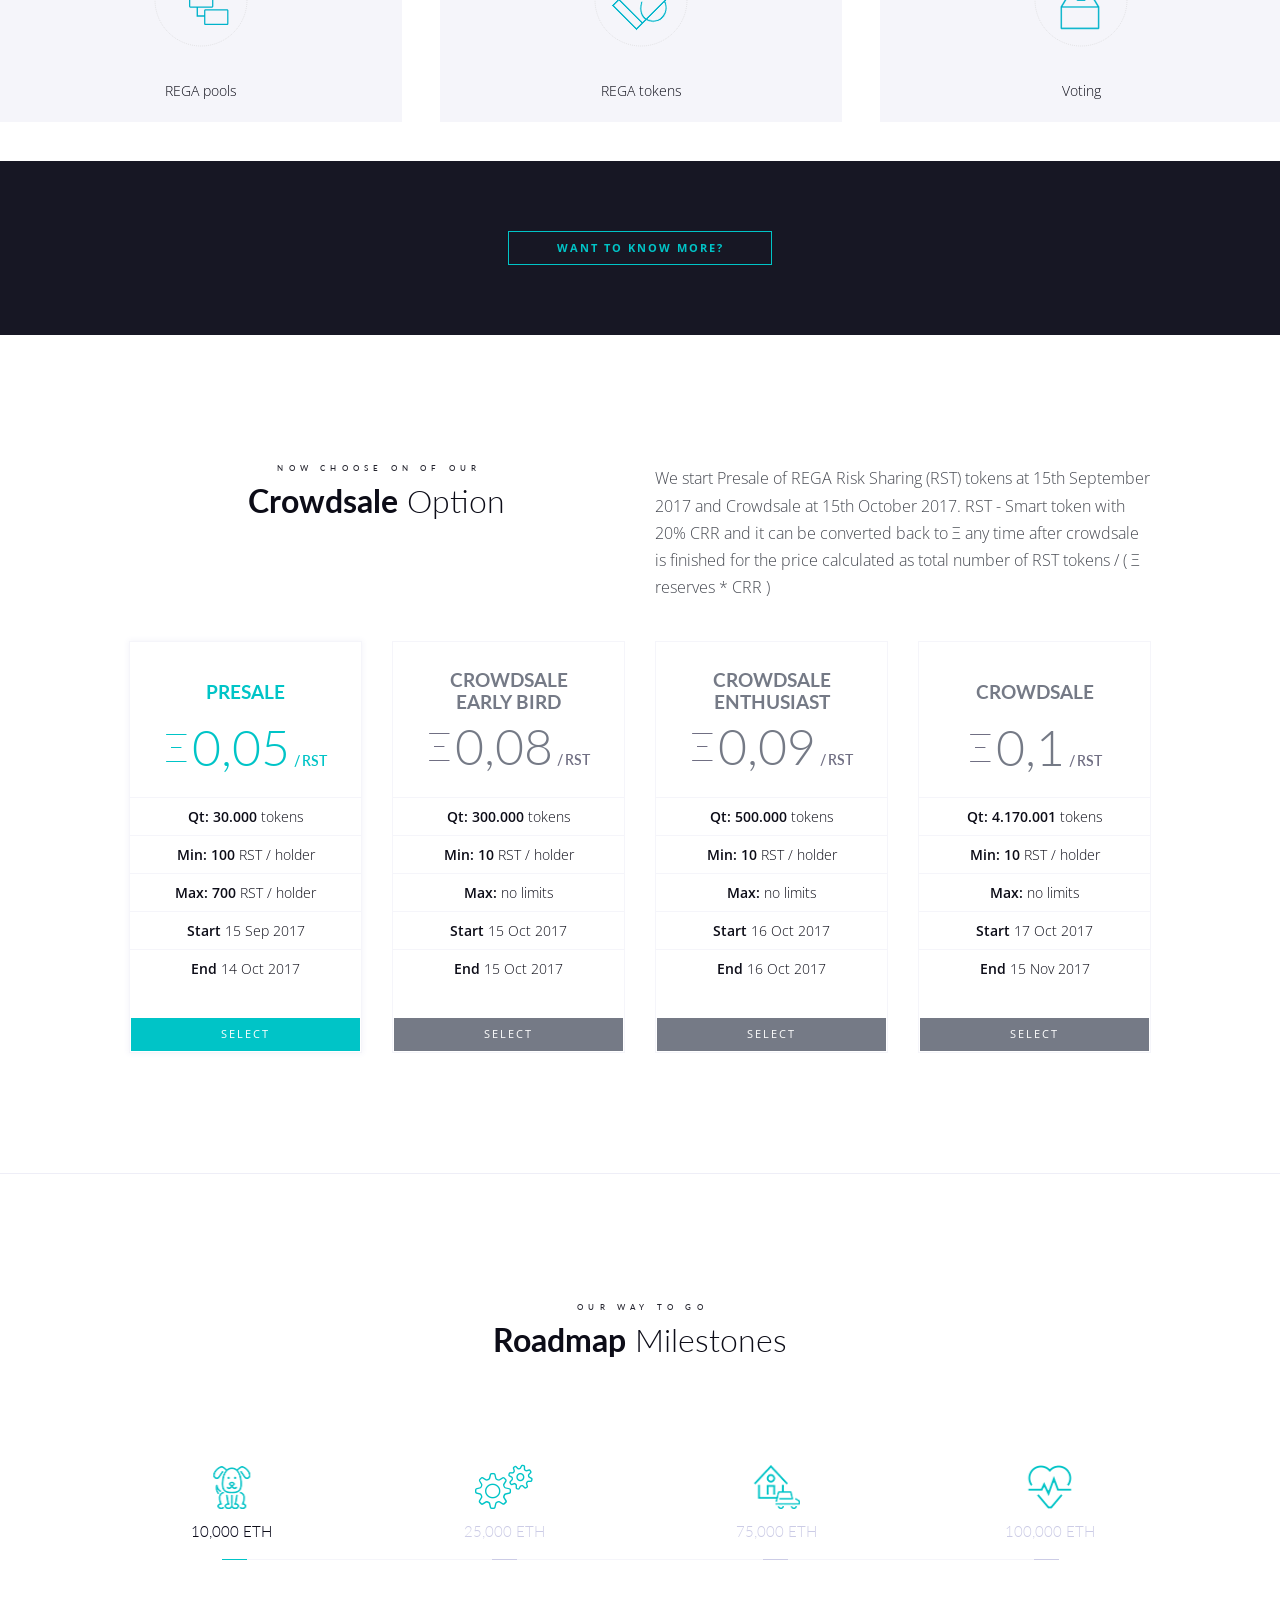
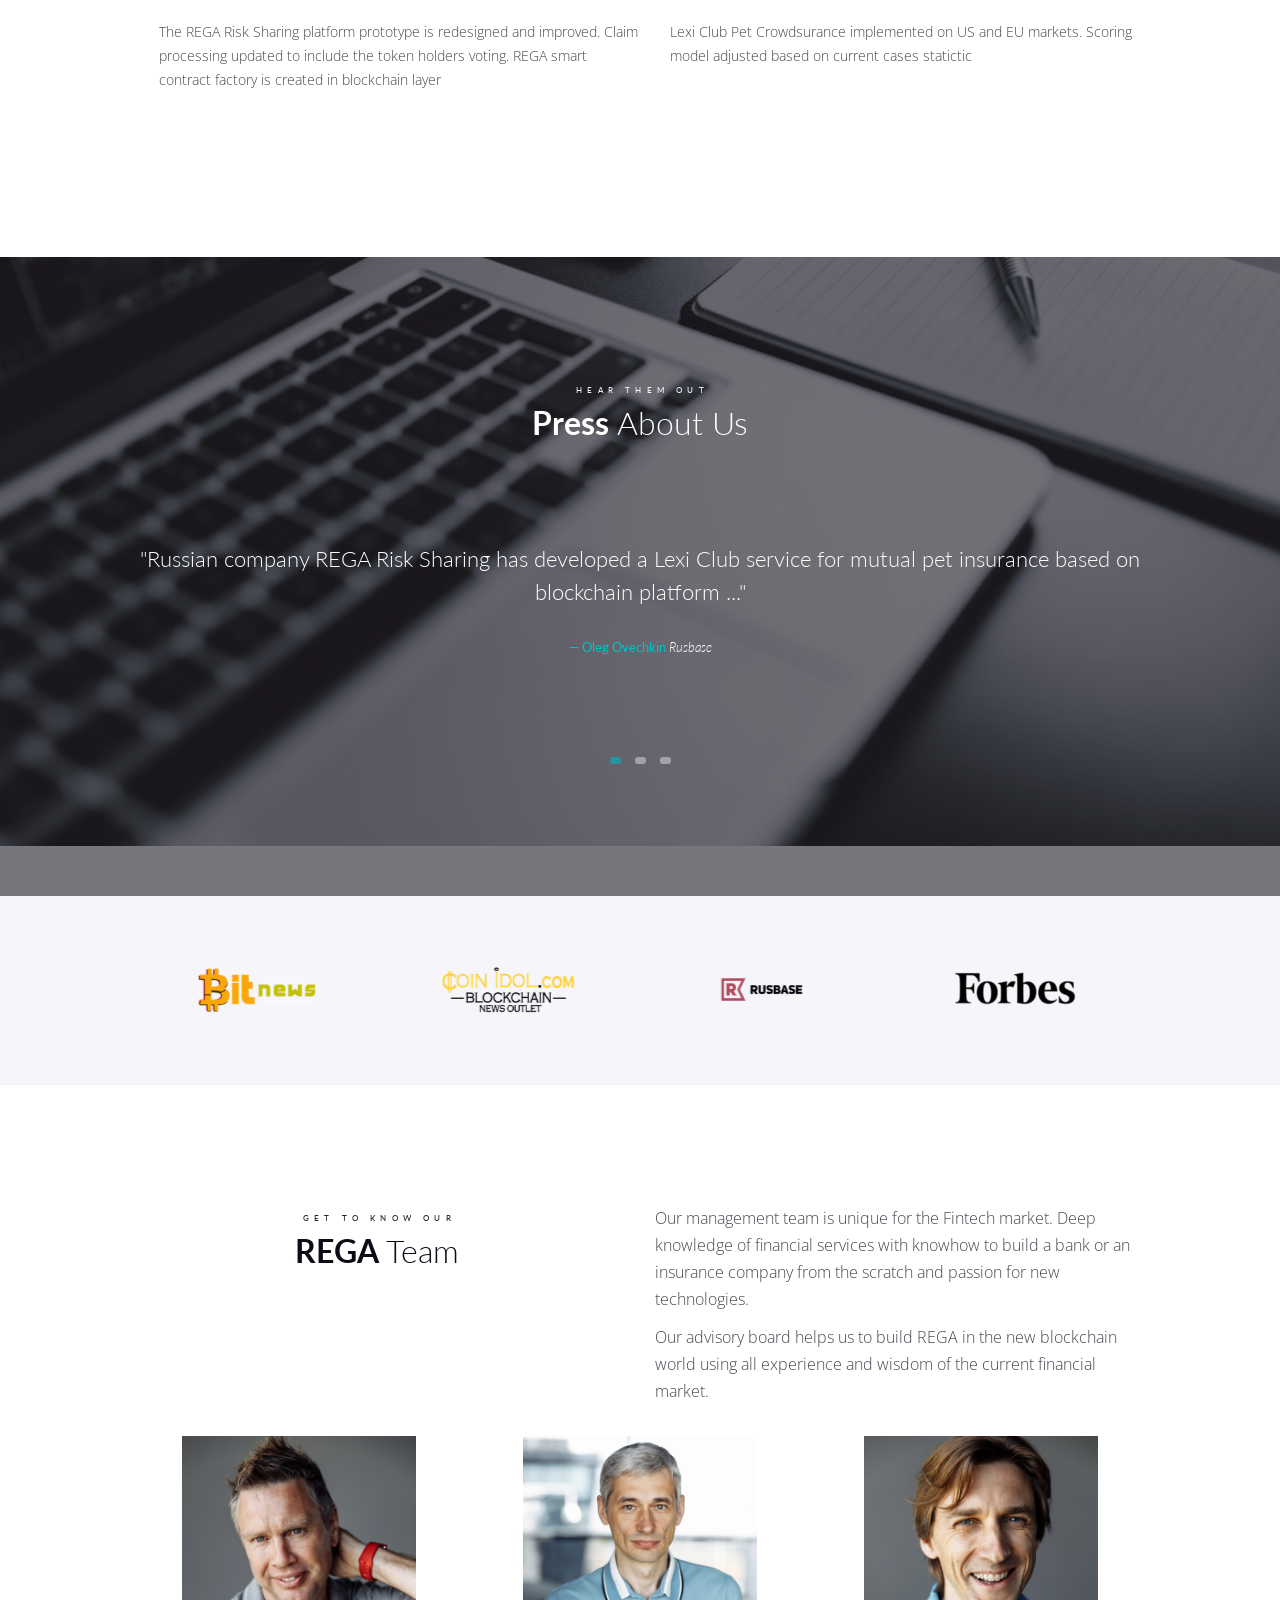
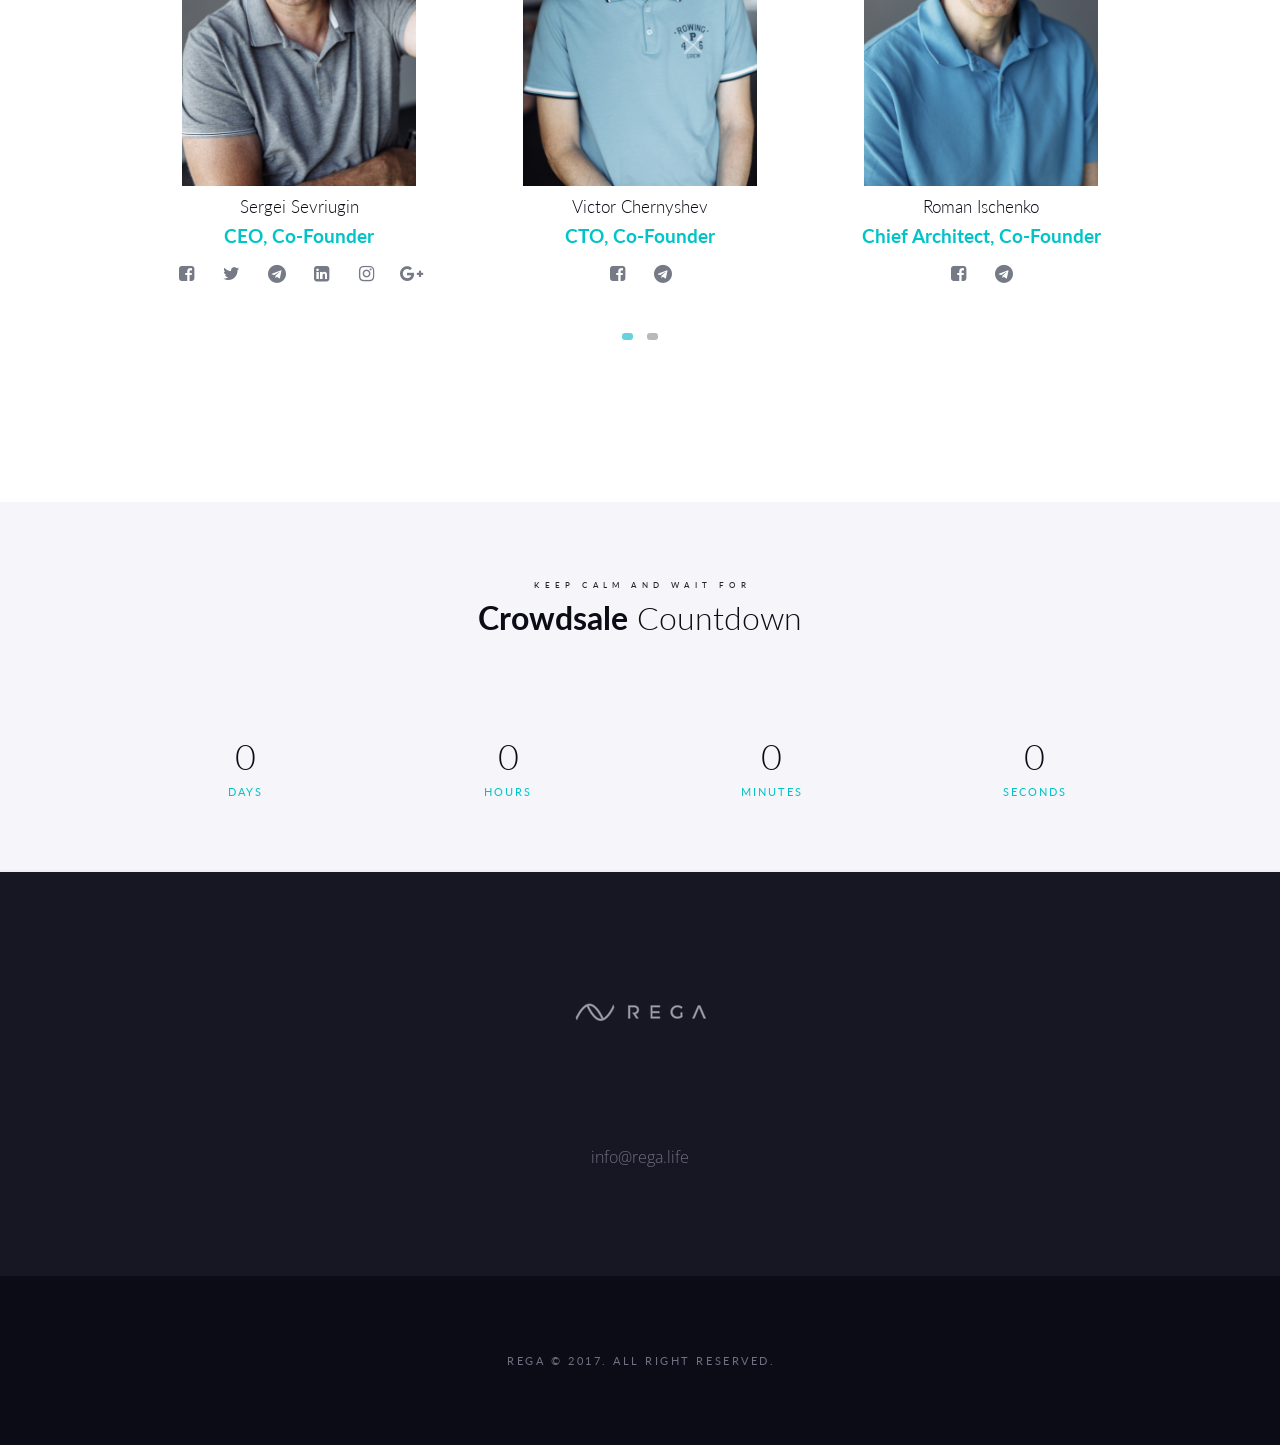
==== commit 665443f1: "ver.2.0" ====
--- a/index.html
+++ b/index.html
@@ -375,7 +375,7 @@
                             <div class="services-section-item-text text-center">
                                 <p>Invest around 2,5% of your gadget price to the REGA Pool to protect your gadget from selected risks without overhead of financial institutions</p>
                                 <a href="img/Main-screen-long.jpg" data-lightbox-gallery="gallery12" data-lightbox-hidpi="img/Main-screen-long.jpg" class="btn lightbox" data-text="try">try prototype</a>
-								<a href="img/New-account-done.jpg" data-lightbox-gallery="gallery12" data-lightbox-hidpi="img/New-account-done.jpg" class="btn lightbox"></a>
+								<a href="img/New-account-done.jpg" data-lightbox-gallery="gallery12" data-lightbox-hidpi="img/New-account-done.jpg" class="btn lightbox hidden-sm hidden-xs"></a>
                             </div>
                         </div>
                         <!--/ End Services Section Item -->
--- a/css/styles.css
+++ b/css/styles.css
@@ -2853,6 +2853,7 @@
   -webkit-perspective: 300px;
           perspective: 300px;
   text-align: center;
+  max-height: 225px;
 }
 .services-item-title {
   margin-bottom: 15px;
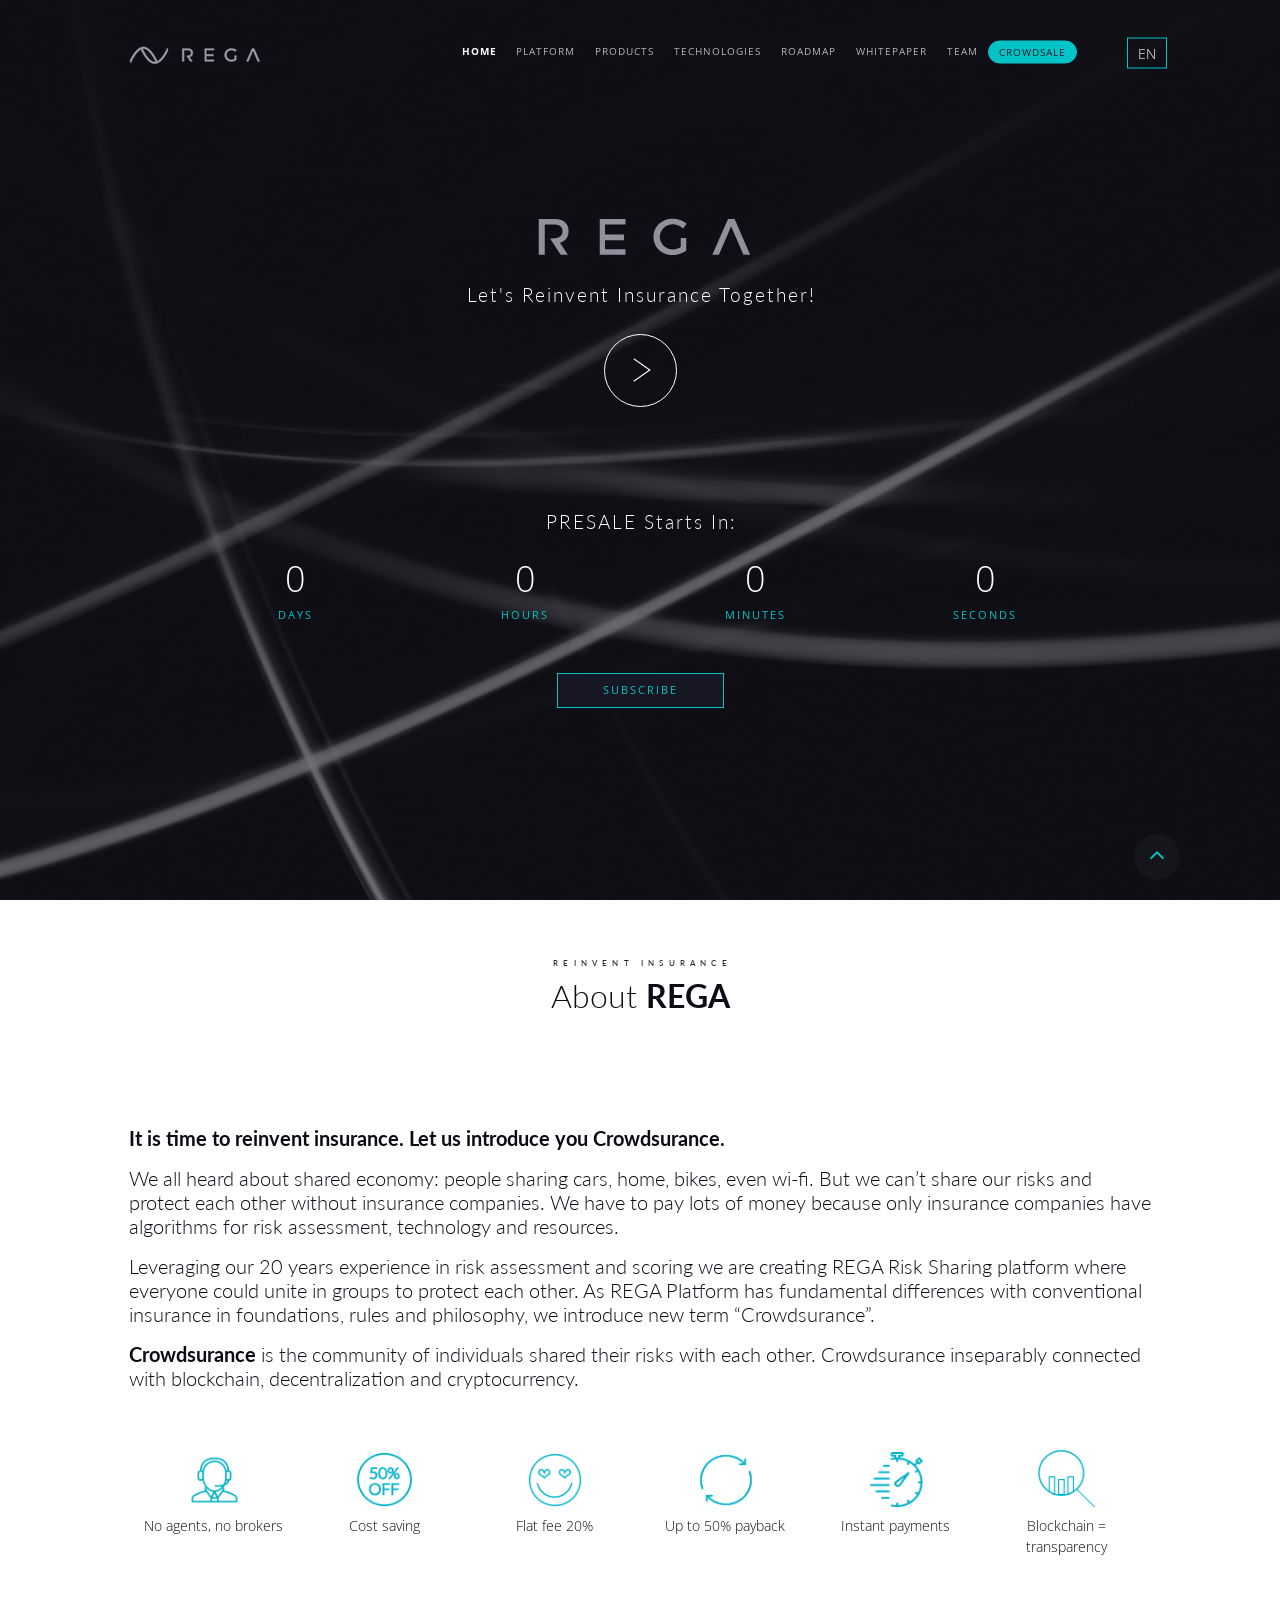
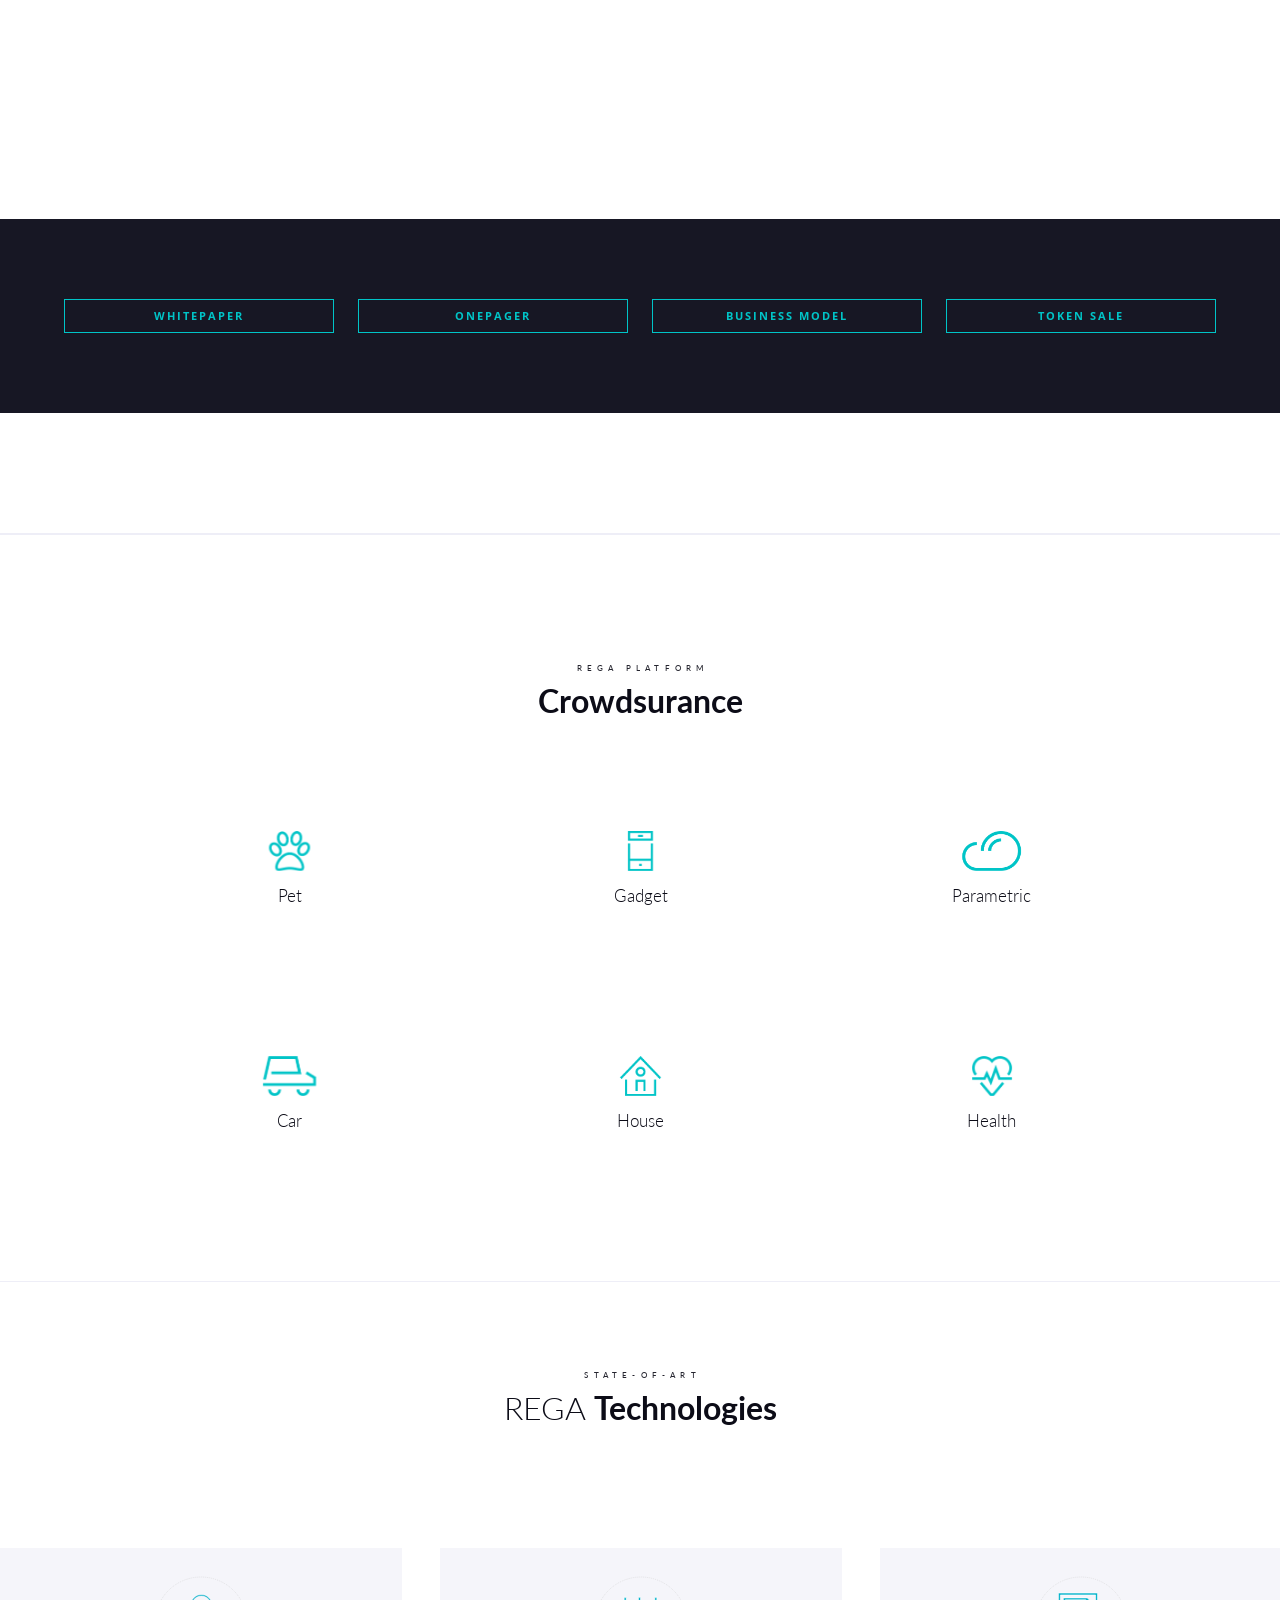
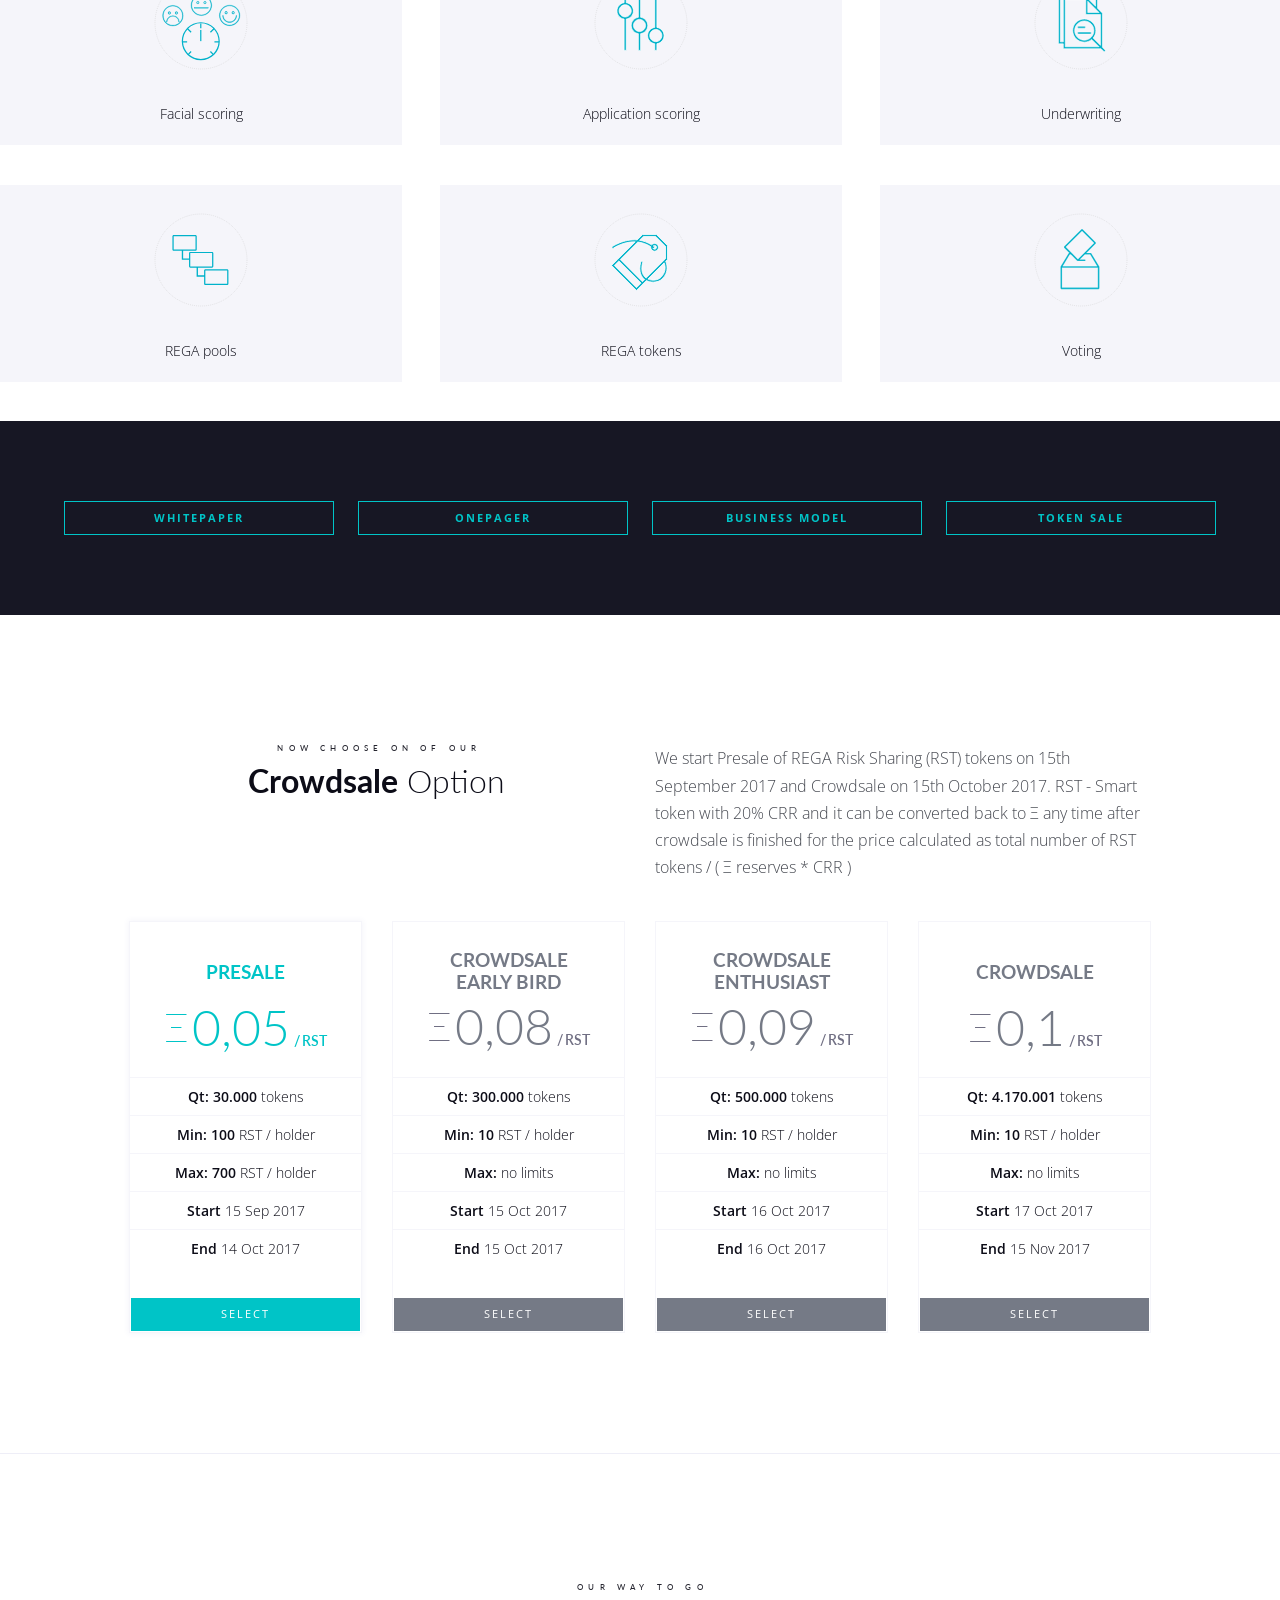
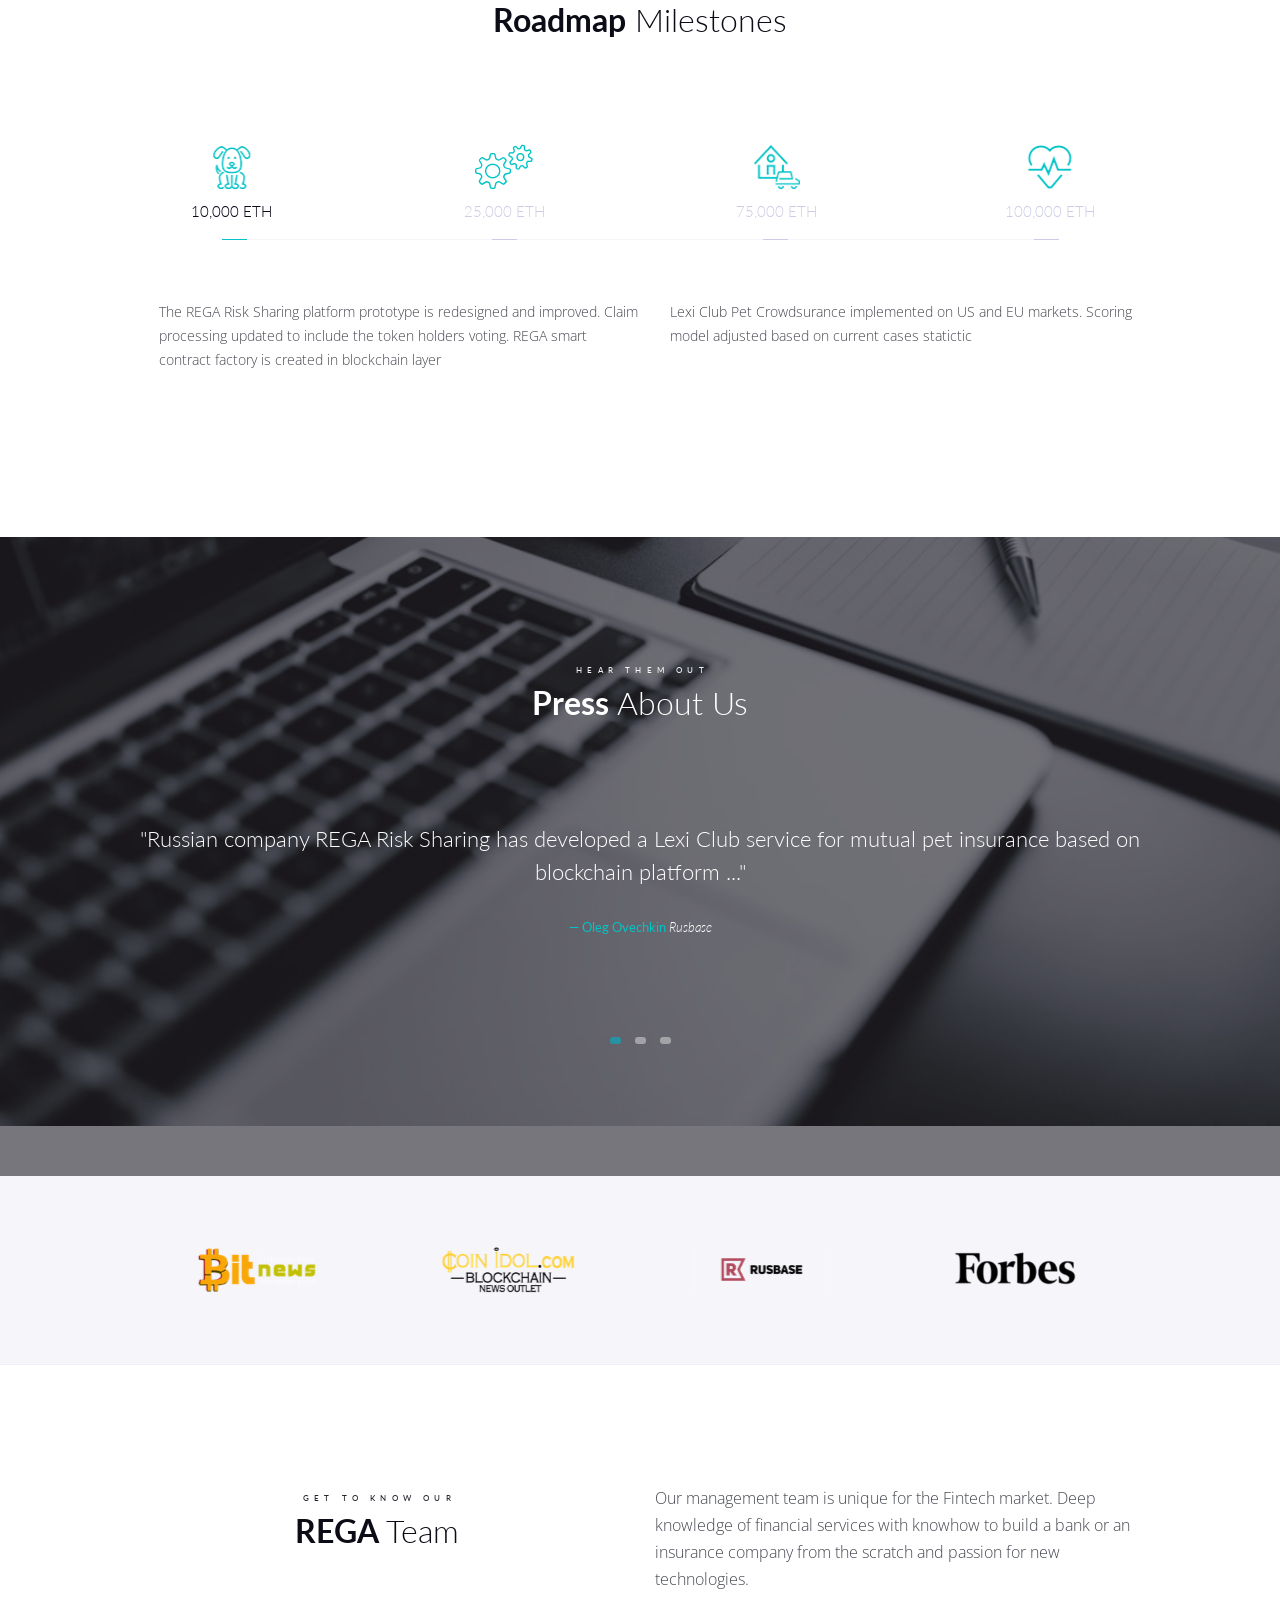
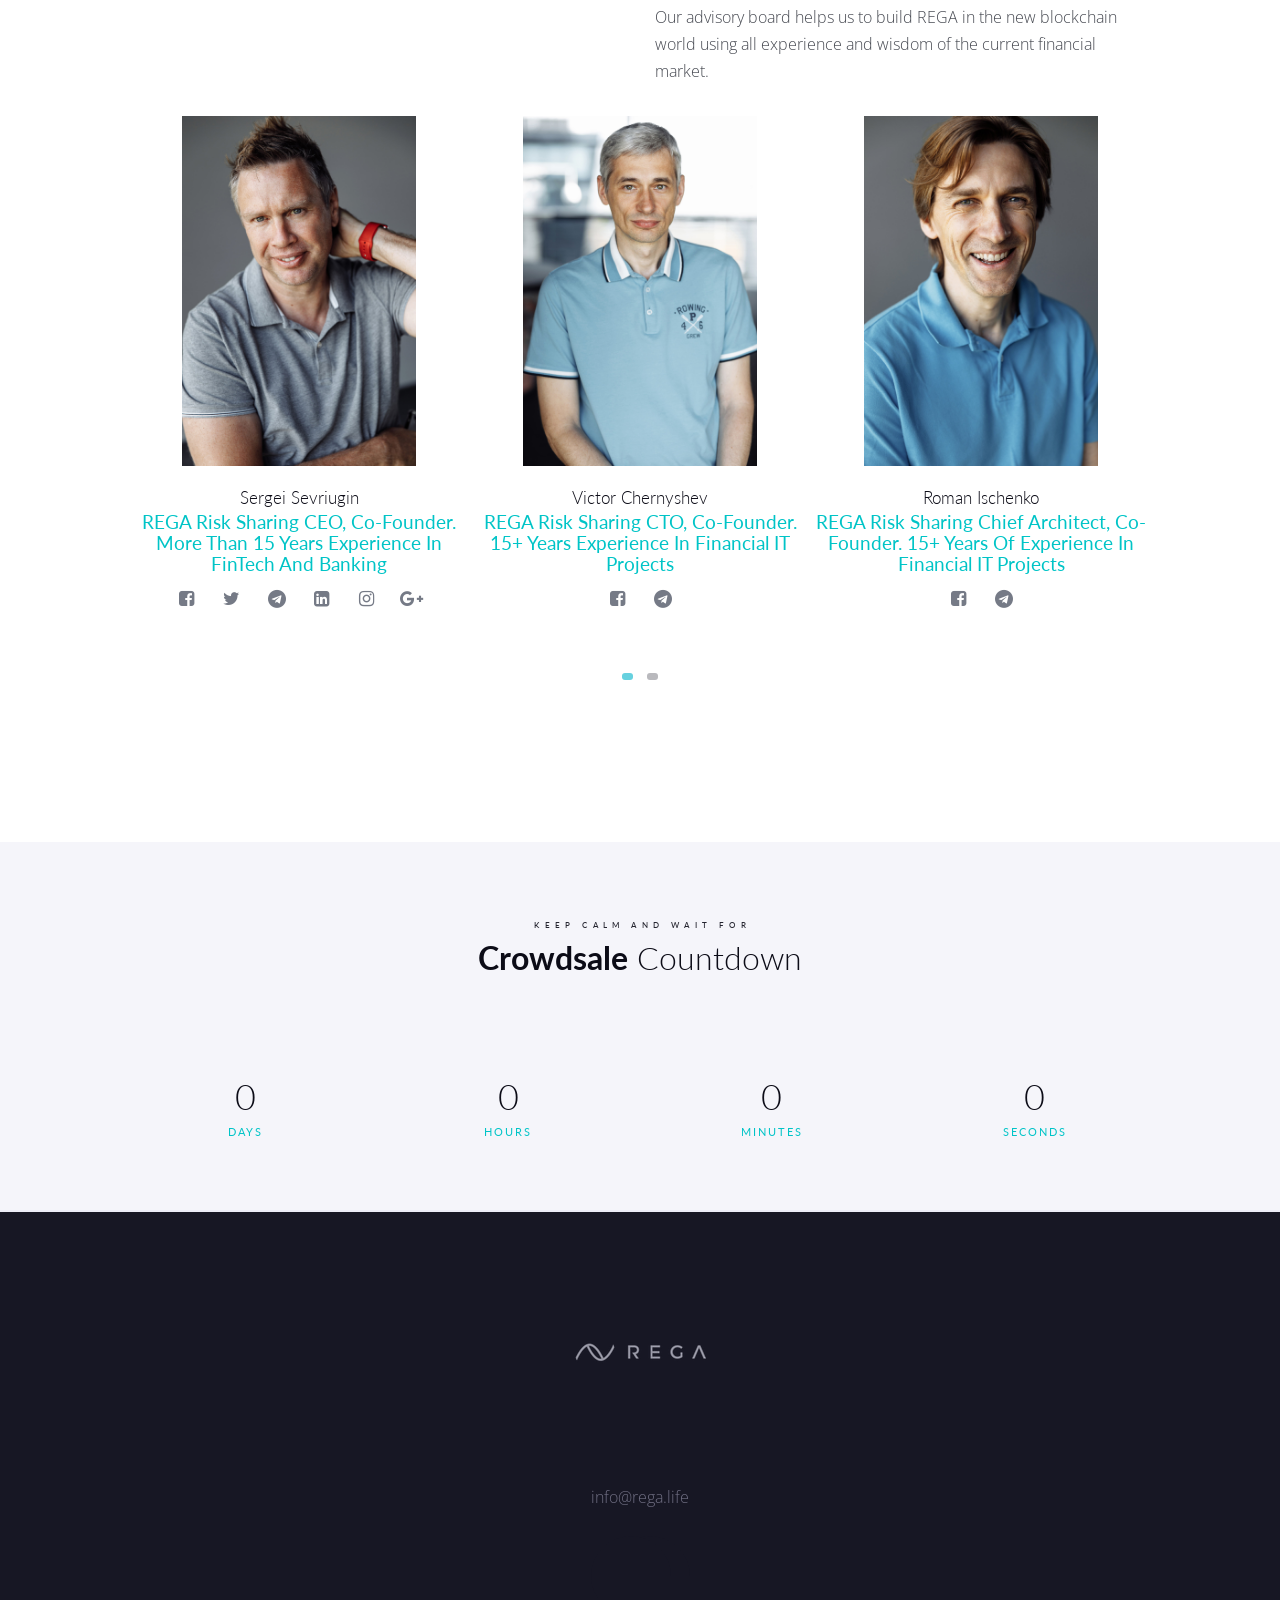
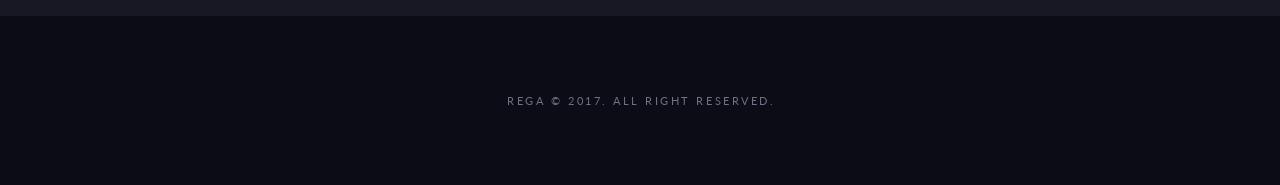
==== commit ab1937a2: "ver.2.6" ====
--- a/index.html
+++ b/index.html
@@ -65,22 +65,27 @@
                             <a id="btn-play" href="img/popup.jpg" class="btn-play lightbox" data-lightbox-gallery="gallery11" data-lightbox-hidpi="img/popup.jpg"></a>
                             <!--        <a class="play-vid-button big-icon lightbox" href="https://www.youtube.com/watch?v=3FaVQcEjHUc"><i class="ci-icon-uniE854"></i></a> -->
                         </div>
+						<!--
 						<div class="home-social hidden-xs hidden-sm">
 							<ul>
 								<li>
-									<a onclick="return !window.open(this.href) href="https://www.facebook.com/rega.site" class="fa fa-facebook-square wow fadeIn animated" data-wow-offset="150" data-wow-delay="0s" style="visibility: visible; animation-delay: 0s; animation-name: fadeIn;"></a>
+									<a onclick="return !window.open(this.href)" href="https://www.facebook.com/rega.site" class="fa fa-facebook-square wow fadeIn animated" data-wow-offset="150" data-wow-delay="0s" style="visibility: visible; animation-delay: 0s; animation-name: fadeIn;"></a>
 								</li>
 								<li>
-									<a onclick="return !window.open(this.href) href="#" class="fa fa-telegram wow fadeIn animated" data-wow-offset="150" data-wow-delay=".15s" style="visibility: visible; animation-delay: 0.15s; animation-name: fadeIn;"></a>
+									<a onclick="return !window.open(this.href)" href="https://t.me/REGARiskSharing" class="fa fa-telegram wow fadeIn animated" data-wow-offset="150" data-wow-delay=".15s" style="visibility: visible; animation-delay: 0.15s; animation-name: fadeIn;"></a>
 								</li>
 								<li>
-									<a onclick="return !window.open(this.href) href="https://plus.google.com/+REGARiskSharing" class="fa fa-google-plus wow fadeIn animated" data-wow-offset="150" data-wow-delay=".3s" style="visibility: visible; animation-delay: 0.3s; animation-name: fadeIn;"></a>
+									<a onclick="return !window.open(this.href)" href="https://plus.google.com/+REGARiskSharing" class="fa fa-google-plus wow fadeIn animated" data-wow-offset="150" data-wow-delay=".3s" style="visibility: visible; animation-delay: 0.3s; animation-name: fadeIn;"></a>
 								</li>
 								<li>
-									<a onclick="return !window.open(this.href) href="#" class="fa fa-slack wow fadeIn animated" data-wow-offset="150" data-wow-delay=".5s" style="visibility: visible; animation-delay: 0.5s; animation-name: fadeIn;"></a>
-								</li>
+									<a onclick="return !window.open(this.href)" href="#" class="fa fa-slack wow fadeIn animated" data-wow-offset="150" data-wow-delay=".5s" style="visibility: visible; animation-delay: 0.5s; animation-name: fadeIn;"></a>
+                                </li
+								<li>
+									<a onclick="return !window.open(this.href)" href="https://twitter.com/REGA20847530" class="fa fa-twitter wow fadeIn animated" data-wow-offset="150" data-wow-delay=".5s" style="visibility: visible; animation-delay: 0.5s; animation-name: fadeIn;"></a>
+                                </li>
 							</ul>
 						</div>
+						-->
                     </div>
 					<div class="init-animation-2 delay0-4s padding-bottom-20 fadeInUp text-center" style="opacity: 1;">
                             <h1 style="line-height: 1.2; font-weight: 300; font-size: 19px;" class="font-second hs-text-8 transparent hmargin">PRESALE starts in:</h1>
@@ -150,6 +155,7 @@
                                     <img src="img/rega_logo_rgb-01.png" alt="logo" />
                                 </div>
                             </a>
+							<button class="language-nav-btn visible-xs visible-sm collapsed" type="button" data-toggle="collapse" data-target="#language-nav-panel" aria-expanded="false" aria-controls="language-nav-panel"> EN </button>
                         </div>
                         <!-- Collect the nav links, forms, and other content for toggling -->
                         <div class="collapse navbar-collapse" id="mobile-navbar-collapse">
@@ -180,8 +186,8 @@
                                     </a>
                                 </li>
                                 <li>
-                                    <a class="ripple-group" href="#client-testimonials">
-                                        <span data-hover="press">press</span>
+                                    <a class="ripple-group" href="#whitepaper-section">
+                                        <span data-hover="whitepaper">whitepaper</span>
                                     </a>
                                 </li>
                                 <li>
@@ -194,10 +200,80 @@
                                         <span data-hover="crowdsale">crowdsale</span>
                                     </a>
                                 </li>
+								<li>
+									<button class="language-nav-btn visible-md visible-lg collapsed" type="button" data-toggle="collapse" data-target="#language-nav-panel" aria-expanded="false" aria-controls="language-nav-panel"> EN </button>
+								</li>
                             </ul>
                         </div>
                         <!-- /.navbar-collapse -->
                     </div>
+                    <!-- /.container -->
+                </nav>
+				<nav id="language-nav-panel" class="navbar navbar-default language-nav-panel collapse" role="navigation" aria-expanded="false">
+					<div class="container language-selector flex-container langtext-left">
+						<a href="index.html" class="active manylanguage-link">
+							<div class="flex-container">
+								<div class="langiimg"><img src="img/lang/en.png"></div>
+								<span class="language-text">English</span>
+							</div>
+						</a>
+						<a href="cn/index.html" class="manylanguage-link">
+							<div class="flex-container">
+								<div class="langiimg"><img src="img/lang/cn.png"></div>
+								<span class="language-text">中文</span>
+							</div>
+						</a>
+						<!--
+						<a href="ru/index.html" class="manylanguage-link">
+							<div class="flex-container">
+								<div class="langiimg"><img src="img/lang/ru.png"></div>
+								<span class="language-text">Русский</span>
+							</div>
+						</a>
+						<a href="ja/index.html" class="manylanguage-link">
+							<div class="flex-container">
+								<div class="langiimg"><img src="img/lang/ja.png"></div>
+								<span class="language-text">日本語</span>
+							</div>
+						</a>
+						<a href="ko/index.html" class="manylanguage-link">
+							<div class="flex-container">
+								<div class="langiimg"><img src="img/lang/ko.png"></div>
+								<span class="language-text">한국어</span>
+							</div>
+						</a>
+						<a href="it/index.html" class="manylanguage-link">
+							<div class="flex-container">
+								<div class="langiimg"><img src="img/lang/it.png"></div>
+								<span class="language-text">Italiano</span>
+							</div>
+						</a>
+						<a href="de/index.html" class="manylanguage-link">
+							<div class="flex-container">
+								<div class="langiimg"><img src="img/lang/de.png"></div>
+								<span class="language-text">Deutsch</span>
+							</div>
+						</a>
+						<a href="hi/index.html" class="manylanguage-link">
+							<div class="flex-container">
+								<div class="langiimg"><img src="img/lang/hi.png"></div>
+								<span class="language-text">िंदी</span>
+							</div>
+						</a>
+						<a href="es/index.html" class="manylanguage-link">
+							<div class="flex-container">
+								<div class="langiimg"><img src="img/lang/es.png"></div>
+								<span class="language-text">Español</span>
+							</div>
+						</a>
+						<a href="fr/index.html" class="manylanguage-link">
+							<div class="flex-container">
+								<div class="langiimg"><img src="img/lang/fr.png"></div>
+								<span class="language-text">Français</span>
+							</div>
+						</a>
+						-->
+					</div>
                     <!-- /.container -->
                 </nav>
             </div>
@@ -286,9 +362,14 @@
             </section>
             <!--/ End About Section -->
             <!-- Project Order Section -->
-			<div class="project-order-section in-page-scroll small-section text-center">
-				<a href="regawhitepaper.pdf" class="btn btn-animated btn-split btn-colored ripple-alone" data-text="Want to know more?"><span>&nbsp;&nbsp;&nbsp;&nbsp;&nbsp;read our white paper&nbsp;&nbsp;&nbsp;&nbsp;&nbsp;</span></a>
-            </div>
+            <section id="whitepaper-section" class="about-section section">
+                <div class="project-order-section in-page-scroll small-section text-center">
+                    <a href="regawhitepaper.pdf" class="btn btn-animated btn-split btn-colored btn-fix ripple-alone margin-10" data-text="whitepaper"><span class="text-center">read our whitepaper</span></a>
+                    <a href="regaonepager.pdf" class="btn btn-animated btn-split btn-colored btn-fix ripple-alone margin-10" data-text="onepager"><span>read our onepager</span></a>
+                    <a href="regabusinessmodel.pdf" class="btn btn-animated btn-split btn-colored btn-fix ripple-alone margin-10" data-text="business model"><span>read about business model</span></a>
+                    <a href="regatokensale.pdf" class="btn btn-animated btn-split btn-colored btn-fix ripple-alone margin-10" data-text="token sale"><span>read about token sale</span></a>
+                </div>
+            </section>
             <!--/ End Project Order Section -->
             <hr />
             <!-- Facts Section -->
@@ -410,7 +491,7 @@
                             </div>
                             <h4 class="services-item-title font-second">house</h4>
                             <div class="services-section-item-text">
-                                <p>Drones can be used in REGA Real Estate Crowdsurance Insurance to check the property condition and provide evidence, case has happened and the property is damaged</p>
+                                <p>Drones can be used in REGA Real Estate Crowdsurance to check the property condition and provide evidence, case has happened and the property is damaged</p>
                                 <a href="regawhitepaper.pdf" class="btn" data-text="try">read</a>
                             </div>
                         </div>
@@ -422,7 +503,7 @@
                             </div>
                             <h4 class="services-item-title font-second">health</h4>
                             <div class="services-section-item-text">
-                                <p>Parametric data from personal assistants, smart watches, fitness trackers, health applications will be used to adjust scoring models. REGA Health Crowdsurance insurance products will provide price effective solution for everyone</p>
+                                <p>Parametric data from personal assistants, smart watches, fitness trackers, health applications will be used to adjust scoring models. REGA Health Crowdsurance products will provide price effective solution for everyone</p>
                                 <a href="regawhitepaper.pdf" class="btn" data-text="try">read</a>
                             </div>
                         </div>
@@ -476,7 +557,7 @@
 							 y="0px" width="150px" height="150px" viewBox="0 0 150 150" enable-background="new 0 0 150 150" xml:space="preserve">
 						<g id="facial_scoring">
 							<g id="circle">
-								
+
 									<circle fill="none" stroke="#CCCCCC" stroke-width="0.5" stroke-miterlimit="10" stroke-dasharray="1.0033,1.0033" cx="75" cy="75" r="46"/>
 							</g>
 							<g id="Слой_10">
@@ -546,7 +627,7 @@
 										</g>
 									</g>
 									<g>
-										
+
 											<rect x="68.243" y="59.52" fill="#00B2CA" stroke="#00B2CA" stroke-width="0.3" stroke-miterlimit="10" width="13.979" height="0.665"/>
 									</g>
 								</g>
@@ -600,7 +681,7 @@
 								 x="0px" y="0px" width="150px" height="150px" viewBox="0 0 150 150" enable-background="new 0 0 150 150" xml:space="preserve">
 							<g id="application_scoring">
 								<g id="circle_1_">
-									
+
 										<circle fill="none" stroke="#CCCCCC" stroke-width="0.5" stroke-miterlimit="10" stroke-dasharray="1.0033,1.0033" cx="75" cy="75" r="46"/>
 								</g>
 								<g id="Слой_15">
@@ -640,7 +721,7 @@
 								 y="0px" width="150px" height="150px" viewBox="0 0 150 150" enable-background="new 0 0 150 150" xml:space="preserve">
 							<g id="underwriting">
 								<g id="circle_2_">
-									
+
 										<circle fill="none" stroke="#CCCCCC" stroke-width="0.5" stroke-miterlimit="10" stroke-dasharray="1.0033,1.0033" cx="75" cy="75" r="46"/>
 								</g>
 								<g id="Слой_14">
@@ -679,7 +760,7 @@
 								 y="0px" width="150px" height="150px" viewBox="0 0 150 150" enable-background="new 0 0 150 150" xml:space="preserve">
 							<g id="cascade_pool">
 								<g id="circle_4_">
-									
+
 										<circle fill="none" stroke="#CCCCCC" stroke-width="0.5" stroke-miterlimit="10" stroke-dasharray="1.0033,1.0033" cx="75" cy="75" r="46"/>
 								</g>
 								<g id="Слой_16">
@@ -715,7 +796,7 @@
 								 width="150px" height="150px" viewBox="0 0 150 150" enable-background="new 0 0 150 150" xml:space="preserve">
 							<g id="tokens">
 								<g id="circle_5_">
-									
+
 										<circle fill="none" stroke="#CCCCCC" stroke-width="0.5" stroke-miterlimit="10" stroke-dasharray="1.0033,1.0033" cx="75" cy="75" r="46"/>
 								</g>
 								<g id="Слой_17">
@@ -755,7 +836,7 @@
 								 width="150px" height="150px" viewBox="0 0 150 150" enable-background="new 0 0 150 150" xml:space="preserve">
 							<g id="expert_voting">
 								<g id="circle_6_">
-									
+
 										<circle fill="none" stroke="#CCCCCC" stroke-width="0.5" stroke-miterlimit="10" stroke-dasharray="1.0033,1.0033" cx="75" cy="75" r="46"/>
 								</g>
 								<g id="Слой_9">
@@ -790,8 +871,11 @@
             </section>
             <!--/ End Works Section -->
             <!-- Project Order Section -->
-			<div class="project-order-section in-page-scroll small-section text-center">
-				<a href="regawhitepaper.pdf" class="btn btn-animated btn-split btn-colored ripple-alone" data-text="Want to know more?"><span>&nbsp;&nbsp;&nbsp;&nbsp;&nbsp;read our white paper&nbsp;&nbsp;&nbsp;&nbsp;&nbsp;</span></a>
+            <div class="project-order-section in-page-scroll small-section text-center">
+                <a href="regawhitepaper.pdf" class="btn btn-animated btn-split btn-colored btn-fix ripple-alone margin-10" data-text="whitepaper"><span class="text-center">read our whitepaper</span></a>
+                <a href="regaonepager.pdf" class="btn btn-animated btn-split btn-colored btn-fix ripple-alone margin-10" data-text="onepager"><span>read our onepager</span></a>
+                <a href="regabusinessmodel.pdf" class="btn btn-animated btn-split btn-colored btn-fix ripple-alone margin-10" data-text="business model"><span>read about business model</span></a>
+                <a href="regatokensale.pdf" class="btn btn-animated btn-split btn-colored btn-fix ripple-alone margin-10" data-text="token sale"><span>read about token sale</span></a>
             </div>
             <!--/ End Project Order Section -->
 			<!-- Pricing Section -->
@@ -809,7 +893,7 @@
                             </div>
                         </div>
                         <div class="col-sm-6 padding-top-10">
-                            <p class="section-text">We start Presale of REGA Risk Sharing (RST) tokens at 15th September 2017 and Crowdsale at 15th October 2017. RST - Smart token with 20% CRR and it can be converted back to Ξ any time after crowdsale is finished for the price calculated as total number of RST tokens / ( Ξ reserves * CRR )</p>
+                            <p class="section-text">We start Presale of REGA Risk Sharing (RST) tokens on 15th September 2017 and Crowdsale on 15th October 2017. RST - Smart token with 20% CRR and it can be converted back to Ξ any time after crowdsale is finished for the price calculated as total number of RST tokens / ( Ξ reserves * CRR )</p>
                         </div>
                     </div>
                     <div class="row padding-top-20">
@@ -1165,7 +1249,7 @@
                                 <!-- Team Item Name -->
                                 <div class="team-item-name font-second">
                                     <h4 class="">sergei sevriugin</h4>
-                                    <span>CEO, Co-Founder</span>
+                                    <span>REGA Risk Sharing CEO, Co-founder. More than 15 years experience in FinTech and banking</span>
                                     <ul class="team-item-social clearlist">
                                         <li>
                                             <a href="https://facebook.com/sevriugin" class="fa fa-facebook-square"></a>
@@ -1237,7 +1321,7 @@
                                 <!-- Team Item Name -->
                                 <div class="team-item-name font-second">
                                     <h4 class="">Victor Chernyshev</h4>
-                                    <span>CTO, Co-founder</span>
+                                    <span>REGA Risk Sharing CTO, Co-founder. 15+ years experience in financial IT projects</span>
                                     <ul class="team-item-social clearlist">
                                         <li>
                                             <a href="https://facebook.com/victor.chernyshev.50" class="fa fa-facebook-square"></a>
@@ -1291,7 +1375,7 @@
                                 <!-- Team Item Name -->
                                 <div class="team-item-name font-second">
                                     <h4 class="">Roman Ischenko</h4>
-                                    <span>Chief Architect, Co-founder</span>
+                                    <span>REGA Risk Sharing Chief Architect, Co- founder. 15+ years of experience in financial IT projects</span>
                                     <ul class="team-item-social clearlist">
                                         <li>
                                             <a href="https://facebook.com/rega.developer" class="fa fa-facebook-square"></a>
@@ -1351,7 +1435,7 @@
                                 <!-- Team Item Name -->
                                 <div class="team-item-name font-second">
                                     <h4 class="">Sergey Kiselev</h4>
-                                    <span>Biz Dev & CMO, Co-founder</span>
+                                    <span>REGA Risk Sharing Business development and CMO, Co-founder. 10+ years of entrepreneurship</span>
                                     <ul class="team-item-social clearlist">
                                         <li>
                                             <a href="https://facebook.com/profile.php?id=100011269903251" class="fa fa-facebook-square"></a>
@@ -1417,7 +1501,7 @@
                                 <!-- Team Item Name -->
                                 <div class="team-item-name font-second">
                                     <h4 class="">Maxim Urazaev</h4>
-                                    <span>Lexi Pet CEO, Co-founder</span>
+                                    <span>Lexi Pet CEO, REGA Risk Sharing Co- founder. 10+ years of experience in veterinary products and service market</span>
                                     <ul class="team-item-social clearlist">
                                         <li>
                                             <a href="https://facebook.com/max.urazaev" class="fa fa-facebook-square"></a>
@@ -1483,7 +1567,7 @@
                                 <!-- Team Item Name -->
                                 <div class="team-item-name font-second">
                                     <h4 class="">Leonid Morozovskii</h4>
-                                    <span>Co-founder</span>
+                                    <span>REGA Risk Sharing Co- founder. 15+ years of experience in commercial banking and insurance</span>
                                     <ul class="team-item-social clearlist">
                                         <li>
                                             <a href="https://facebook.com/profile.php?id=100001386195909" class="fa fa-facebook-square"></a>
@@ -1612,10 +1696,12 @@
                 <!--/ End footer logo -->
                 <!-- Social icons -->
                 <div class="footer-social">
-                    <a onclick="return !window.open(this.href) href="https://www.facebook.com/REGA.site" class="fa fa-facebook-square wow fadeIn" data-wow-offset="150" data-wow-delay="0s"></a>
-					<a onclick="return !window.open(this.href) href="#" class="fa fa-telegram wow fadeIn" data-wow-offset="150" data-wow-delay=".15s"></a>
-                    <a onclick="return !window.open(this.href) href="https://plus.google.com/+REGARiskSharing" class="fa fa-google-plus wow fadeIn" data-wow-offset="150" data-wow-delay=".3s"></a>
-					<br><br>
+                    <a onclick="return !window.open(this.href)" href="https://www.facebook.com/REGA.site" class="fa fa-facebook-square wow fadeIn" data-wow-offset="150" data-wow-delay="0s"></a>
+					<a onclick="return !window.open(this.href)" href="https://t.me/REGARiskSharing" class="fa fa-telegram wow fadeIn" data-wow-offset="150" data-wow-delay=".2s"></a>
+                    <a onclick="return !window.open(this.href)" href="https://plus.google.com/+REGARiskSharing" class="fa fa-google-plus wow fadeIn" data-wow-offset="150" data-wow-delay=".4s"></a>
+                    <a onclick="return !window.open(this.href)" href="https://twitter.com/REGA20847530" class="fa fa-twitter wow fadeIn" data-wow-offset="150" data-wow-delay=".6s"></a>
+					<a onclick="return !window.open(this.href)" href="https://bitcointalk.org/index.php?topic=2151094" class="fa fa-btc wow fadeIn" data-wow-offset="150" data-wow-delay=".8s"></a>
+                    <br><br>
 					<a href="mailto:info@rega.life">info@rega.life</a>
 					<!--<a href="#." class="fa fa-twitter wow fadeIn" data-wow-offset="150" data-wow-delay=".15s"></a>
                     <a href="#." class="fa fa-pinterest wow fadeIn" data-wow-offset="150" data-wow-delay=".45s"></a>
@@ -1648,37 +1734,32 @@
             <div class="modal-content">
                 <div class="modal-header">
                     <button type="button" class="close" data-dismiss="modal" aria-hidden="true">&times;</button>
-                    <h4 class="modal-title" id="Subscribe">Subscribe for our PRESALE</h4>
+                    <h4 class="modal-title" id="Subscribe">Subscribe to our news</h4>
                 </div>
                 <div class="modal-body">
-                <fieldset>
-                    <div class="row">
-                        <div class="input col-xs-12 col-sm-12 padding-bottom-xs-50 padding-bottom-40">
-                            <label class="input-label" for="name">
-                                <span class="input-label-content font-second" data-content="name">name *</span>
-                            </label>
-                            <input class="input-field" type="text" name="name" id="name" required />
-                        </div>
-                        <div class="input col-xs-12 col-sm-6 padding-bottom-xs-50 padding-bottom-50">
-                            <label class="input-label" for="email">
-                                <span class="input-label-content font-second" data-content="e-mail">e-mail *</span>
-                            </label>
-                            <input class="input-field" type="email" name="dEmail" id="fmc-email-app" required />
-                        </div>
-                        <div class="input col-xs-12 col-sm-6 padding-bottom-xs-60 padding-bottom-50">
-                            <label class="input-label" for="company">
-                                <span class="input-label-content font-second" data-content="Estimated investment">Estimated investment</span>
-                            </label>
-                            <input class="input-field" type="text" name="company" id="tokents" />
-                        </div>
-                    </div>
-					<p class="text-center">PRESALE starts on Sep 15th. Book now RST tokens and we'll contact you personally</p>
-                    <div id="form-messages" class="form-message"></div>
-                    <div class="col-xs-12 margin-top-30 text-center">
-                        <button id="btn-submit" type="submit" class="btn btn-animated btn-contact ripple-alone" for="fmc-email-app" data-text="send it"><span class="btn-icon"><span class="loader-parent"><span class="loader3"></span></span></span>
-                        </button>
-                    </div>
-                </fieldset>
+                <form id="subscribe-form-app" class="">
+                    <fieldset>
+                        <div class="row">
+                            <div class="input col-xs-12 col-sm-12 padding-bottom-xs-50 padding-bottom-40">
+                                <label class="input-label" for="name">
+                                    <span class="input-label-content font-second" data-content="name">name *</span>
+                                </label>
+                                <input class="input-field" type="text" name="name" id="sub-name-app" required />
+                            </div>
+                            <div class="input col-xs-12 col-sm-6 padding-bottom-xs-50 padding-bottom-50">
+                                <label class="input-label" for="email">
+                                    <span class="input-label-content font-second" data-content="e-mail">e-mail *</span>
+                                </label>
+                                <input class="input-field" type="email" name="dEmail" id="sub-email-app" required />
+                            </div>
+                        </div>
+                        <div id="sub-form-messages" class="form-message"></div>
+                        <div class="col-xs-12 margin-top-30 text-center">
+                            <button id="btn-submit" type="submit" class="btn btn-animated btn-contact ripple-alone" for="subscribe-form-app" data-text="keep me updated"><span class="btn-icon"><span class="loader-parent"><span class="loader3"></span></span></span>
+                            </button>
+                        </div>
+                    </fieldset>
+                </form>
               </div>
             </div>
         </div>
@@ -1688,41 +1769,44 @@
             <div class="modal-content">
                 <div class="modal-header">
                     <button type="button" class="close" data-dismiss="modal" aria-hidden="true">&times;</button>
-                    <h4 class="modal-title" id="PRESALE">PRESALE</h4>
+                    <h4 class="modal-title" id="PRESALE">Join our PRESALE</h4>
                 </div>
                 <div class="modal-body">
-                <fieldset>
-                    <div class="row">
-                        <div class="input col-xs-12 col-sm-12 padding-bottom-xs-50 padding-bottom-40">
-                            <label class="input-label" for="name">
-                                <span class="input-label-content font-second" data-content="name">name *</span>
-                            </label>
-                            <input class="input-field" type="text" name="name" id="name" required />
-                        </div>
-                        <div class="input col-xs-12 col-sm-6 padding-bottom-xs-50 padding-bottom-50">
-                            <label class="input-label" for="email">
-                                <span class="input-label-content font-second" data-content="e-mail">e-mail *</span>
-                            </label>
-                            <input class="input-field" type="email" name="dEmail" id="fmc-email-app" required />
-                        </div>
-                        <div class="input col-xs-12 col-sm-6 padding-bottom-xs-60 padding-bottom-50">
-                            <label class="input-label" for="company">
-                                <span class="input-label-content font-second" data-content="Estimated investment">Estimated investment</span>
-                            </label>
-                            <input class="input-field" type="text" name="company" id="tokents" />
-                        </div>
-                    </div>
-                    <div id="form-messages" class="form-message"></div>
-                    <div class="col-xs-12 margin-top-30 text-center">
-                        <button id="btn-submit" type="submit" class="btn btn-animated btn-contact ripple-alone" for="fmc-email-app" data-text="send it"><span class="btn-icon"><span class="loader-parent"><span class="loader3"></span></span></span>
-                        </button>
-                    </div>
-                </fieldset>
+                <form id="presale-form-app" class="">
+                    <fieldset>
+                        <div class="row">
+                            <div class="input col-xs-12 col-sm-12 padding-bottom-xs-50 padding-bottom-40">
+                                <label class="input-label" for="name">
+                                    <span class="input-label-content font-second" data-content="name">name *</span>
+                                </label>
+                                <input class="input-field" type="text" name="name" id="pre-name-app" required />
+                            </div>
+                            <div class="input col-xs-12 col-sm-6 padding-bottom-xs-50 padding-bottom-50">
+                                <label class="input-label" for="email">
+                                    <span class="input-label-content font-second" data-content="e-mail">e-mail *</span>
+                                </label>
+                                <input class="input-field" type="email" name="dEmail" id="pre-email-app" required />
+                            </div>
+                            <div class="input col-xs-12 col-sm-6 padding-bottom-xs-60 padding-bottom-50">
+                                <label class="input-label" for="estinvest">
+                                    <span class="input-label-content font-second" data-content="Estimated number of tokens">Estimated number of tokens *</span>
+                                </label>
+                                <input class="input-field" type="text" name="estInvest" id="pre-tokens-app" required />
+                            </div>
+                        </div>
+                        <p class="text-center">PRESALE starts on Sep 15th. Book now RST tokens and we'll contact you personally</p>
+                        <div id="pre-form-messages" class="form-message"></div>
+                        <div class="col-xs-12 margin-top-30 text-center">
+                            <button id="btn-submit" type="submit" class="btn btn-animated btn-contact ripple-alone" for="presale-form-app" data-text="send it"><span class="btn-icon"><span class="loader-parent"><span class="loader3"></span></span></span>
+                            </button>
+                        </div>
+                    </fieldset>
+                </form>
               </div>
             </div>
         </div>
     </div>
-    <div class="modal fade" id="early-bird" tabindex="-1" role="dialog" aria-labelledby="early-bird" aria-hidden="true">
+    <!--div class="modal fade" id="early-bird" tabindex="-1" role="dialog" aria-labelledby="early-bird" aria-hidden="true">
         <div class="modal-dialog">
             <div class="modal-content">
                 <div class="modal-header">
@@ -1838,7 +1922,7 @@
               </div>
             </div>
         </div>
-    </div>
+    </div-->
     <!--/ #page -->
     <!-- JS Scripts -->
     <script src="js/modernizr.min.js"></script>
@@ -1867,6 +1951,7 @@
     <script src="js/countdown-bottom.js"></script>
 	<script src="js/countdown.js"></script>
     <script src="js/mail.js"></script>
+    <script src="js/ga.js"></script>
     <!--/ End JS Scripts -->
 </body>
 
--- a/css/styles.css
+++ b/css/styles.css
@@ -1,4 +1,4 @@
-/*  
+/*
     =====================
     Base styles
     --------------
@@ -13,14 +13,14 @@
     |__ Home Section Texts
     Typography
     Atmosphere
-    Hacks 
+    Hacks
 */
 /*
   ========================================
   Genaral styles
   ========================================
 */
-/* 
+/*
  Body text
  -------------------------
  */
@@ -43,7 +43,7 @@
 p {
   margin: 0 0 21px;
 }
-/* 
+/*
  Links
  -------------------------
  */
@@ -73,9 +73,9 @@
 ol {
   margin: 0 0 1.5em 0;
 }
-/* 
+/*
  Headings
-------------------------- 
+-------------------------
 */
 h1,
 h2,
@@ -178,7 +178,7 @@
 .text-uppercase      { text-transform: uppercase; }
 .text-capitalize     { text-transform: capitalize; }
 */
-/*  
+/*
     ======================
     Modules styles
     --------------
@@ -633,7 +633,7 @@
   -webkit-animation-duration: 1s;
           animation-duration: 1s;
 }
-/* 
+/*
  Ripple Effect
  -------------------------
  */
@@ -686,7 +686,7 @@
   -webkit-animation: ripple 0.5s ease-out;
           animation: ripple 0.5s ease-out;
 }
-/* 
+/*
  Animated Navicon
  -------------------------
  */
@@ -717,7 +717,7 @@
   -webkit-transition: top 0.14s ease-in, -webkit-transform 0.22s ease-in-out 0.14s;
           transition: top 0.14s ease-in, transform 0.22s ease-in-out 0.14s;
 }
-/* 
+/*
  Loaders
  -------------------------
  */
@@ -873,7 +873,7 @@
   font-family: 'Lato', sans-serif;
   text-transform: capitalize;
 }
-/* 
+/*
  Home Section Texts
  -------------------------
  */
@@ -1053,7 +1053,7 @@
   padding-left: 10px;
   margin-bottom: 0;
 }
-/* 
+/*
  Sections Titles
  -------------------------
  */
@@ -1103,7 +1103,7 @@
 .section-title-small .section-title-heading:after {
   content: none;
 }
-/* 
+/*
  Emphasis & misc
  -------------------------
  */
@@ -1224,7 +1224,7 @@
 .col-middle {
   vertical-align: middle;
 }
-/* 
+/*
  Sections Layout
  -------------------------
  */
@@ -1512,9 +1512,13 @@
 .btn-play:hover {
   background-color: rgba(255, 255, 255, 0.2);
 }
+
+.btn-fix {
+  width: 280px;
+}
 /*
   ========================================
-                Navbar 
+                Navbar
   ========================================
 */
 .navbar {
@@ -1738,7 +1742,7 @@
   width: 100%;
   bottom: 0;
 }
-/* 
+/*
  Genaral Controls Modifications
  -------------------------
  */
@@ -1842,7 +1846,7 @@
           transform: translateX(0) translateY(-50%);
   opacity: 1;
 }
-/* 
+/*
  Carosel indicators
  -------------------------
  */
@@ -1859,7 +1863,7 @@
   width: 8px;
   height: 8px;
 }
-/* 
+/*
  Making Bootstrap carousel fade instead of sliding
  -------------------------
  */
@@ -1884,7 +1888,7 @@
 .carousel-fade .carousel-control {
   z-index: 2;
 }
-/* 
+/*
  Falling Carousel Indicators Style
  -------------------------
  */
@@ -1951,7 +1955,7 @@
 .dotstyle-fall div.active span {
   opacity: 0;
 }
-/* 
+/*
  Filling Carousel Indicators Style
  -------------------------
  */
@@ -2275,7 +2279,7 @@
   width: 0;
   border-radius: 0 2px 2px 0;
 }
-/* 
+/*
     =========================
     Layout styles
     --------------
@@ -2549,7 +2553,7 @@
 .home-bg {
   background-image: url(../img/backgrounds/home-bg-02.jpg);
 }
-/* 
+/*
  Home section Owl slider Backgrounds
  -------------------------
  */
@@ -2631,7 +2635,7 @@
     background-image: url("../img/backgrounds/home-background-03@lg2x.jpg");
   }
 }
-/* 
+/*
  Home section SlideShow Backgrounds
  -------------------------
  */
@@ -2939,18 +2943,18 @@
 #platform-section {
 	padding-top: 50px;
 }
-.navbar-nav li:last-child a {
+.navbar-nav li:nth-child(8) a {
 	background-color: #00c4c7 !important;
     border: 1px solid #00c4c7 !important;
     border-radius: 40px;
 }
-.navbar-nav li:last-child span {
+.navbar-nav li:nth-child(8) span {
 	color: #171724 !important;
 }
 .navbar-nav li:last-child {
 	margin-left: 50px;
 }
-.navbar-nav li:last-child a:hover {
+.navbar-nav li:nth-child(8) a:hover {
     background-color: rgba(12, 12, 23, 0.89) !important;
 }
 .home-social {
@@ -2980,6 +2984,57 @@
 }
 .home-social .fa-slack {
     padding: 13px 14px !important;
+}
+.flex-container {
+    align-items: center;
+    display: flex;
+    flex-wrap: wrap;
+}
+#language-nav-panel {
+    background: rgba(12, 12, 23, 0.89) none repeat scroll 0 0;
+    border: medium none;
+    margin: 0 auto;
+    min-height: 0;
+    position: fixed;
+    top: 70px;
+    transition: all 0.5s ease 0s;
+    width: 100%;
+    z-index: 9999;
+}
+.language-nav-btn {
+    background: rgba(0, 0, 0, 0) none repeat scroll 0 0;
+    border: 1px solid #00c4c7;
+    color: #fff;
+    margin-top: -3px;
+    padding: 4px 10px;
+    text-transform: uppercase;
+    transition: all 0.5s ease 0s;
+}
+.language-nav-btn:hover, .language-nav-btn:focus {
+    background-color: #00c4c7;
+    color: #000;
+}
+.language-nav-panel .manylanguage-link {
+    border: 1px solid #424b59;
+    display: block;
+    margin: 5px;
+    padding: 19px 18px;
+    text-align: center;
+    text-transform: uppercase;
+    transition: all 0.5s ease 0s;
+    width: 180px;
+}
+.language-text {
+    color: #fff;
+    font-size: 14px;
+}
+.language-nav-panel .manylanguage-link img {
+    margin-right: 20px;
+    width: 34px;
+}
+.manylanguage-link:hover, .manylanguage-link.active {
+    background: #00c4c7;
+    border: 1px solid #00c4c7;
 }
 .advantage {
 	height: 170px;
@@ -3034,6 +3089,21 @@
 }
 .up-btn:hover a {
 	color: #006f7e;
+}
+@media screen and (max-width: 768px) {
+	.language-nav-panel {
+		height: calc(100% - 65px);
+		overflow-y: auto;
+	}
+	.language-nav-panel .manylanguage-link {
+		width: 95%;
+	}
+	.language-nav-btn {
+		margin: 0;
+		position: absolute;
+		right: 60px;
+		top: 20px;
+	}
 }
 @media screen and (max-width: 420px) {
 	.container-main {
@@ -3221,7 +3291,7 @@
 }
 .team-item {
   position: relative;
-  margin-bottom: 80px;
+  margin-bottom: 140px;
 }
 .team-item-img {
   text-align: center;
@@ -3247,7 +3317,7 @@
   position: absolute;
   width: 100%;
   left: 0;
-  bottom: -90px;
+  bottom: -135px;
   text-align: center;
   z-index: 3;
 }
@@ -3258,8 +3328,8 @@
 }
 .team-item-name span {
   font-size: 19px;
-  line-height: 1.5;
-  font-weight: 700;
+  line-height: 0.5;
+  font-weight: 400;
 }
 .team-item-text {
   text-align: center;
@@ -4100,7 +4170,7 @@
   line-height: 37px;
   font-size: 16px;
 }
-/* 
+/*
  Go Top Button
  -------------------------
  */
@@ -6686,7 +6756,7 @@
     padding-bottom: 100px;
   }
 }
-/*  
+/*
     Responsive styles
     --------------
     Contents
@@ -6930,7 +7000,7 @@
     -webkit-transform: translate3d(0, -100%, 0);
             transform: translate3d(0, -100%, 0);
   }
-  /* 
+  /*
  Falling Carousel Indicators Style
  -------------------------
  */
@@ -6970,7 +7040,7 @@
     -webkit-transform: translate3d(0, 200%, 0);
             transform: translate3d(0, 200%, 0);
   }
-  /* 
+  /*
  Filling Carousel Indicators Style
  -------------------------
  */
